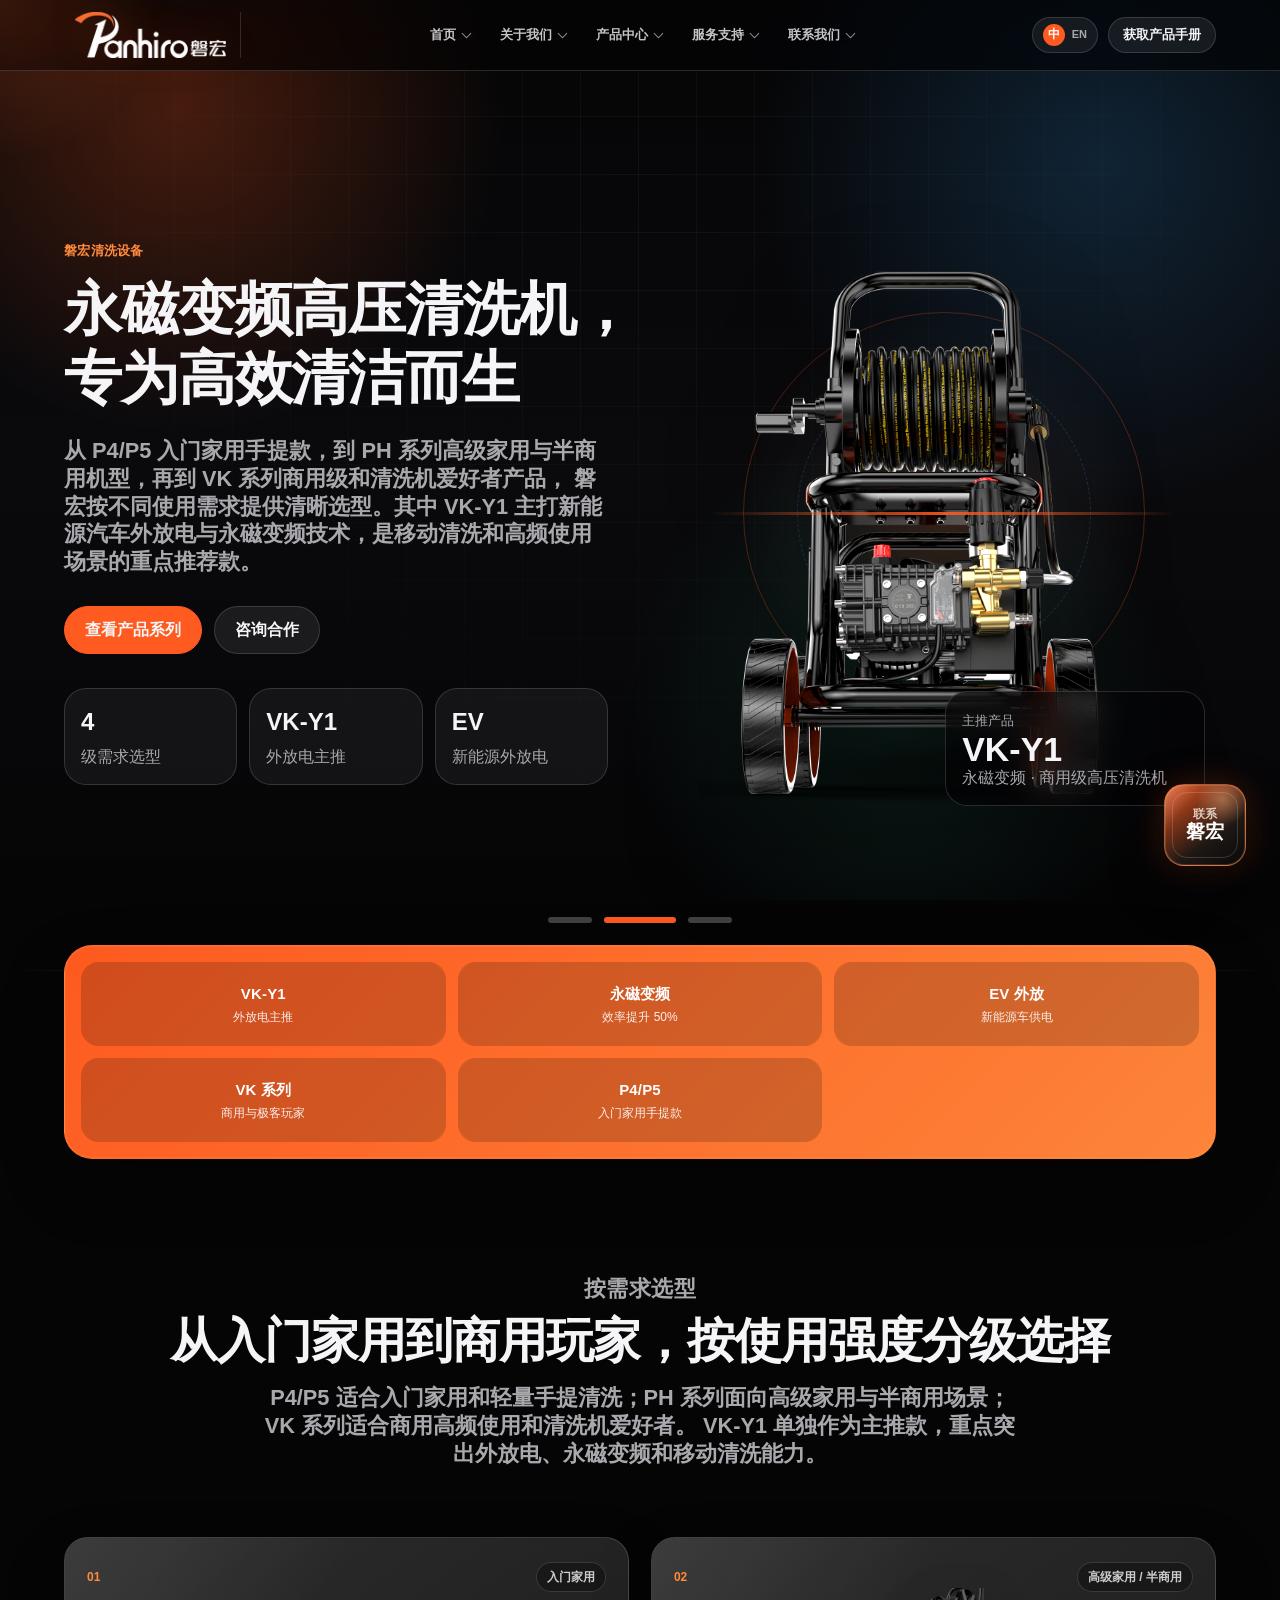
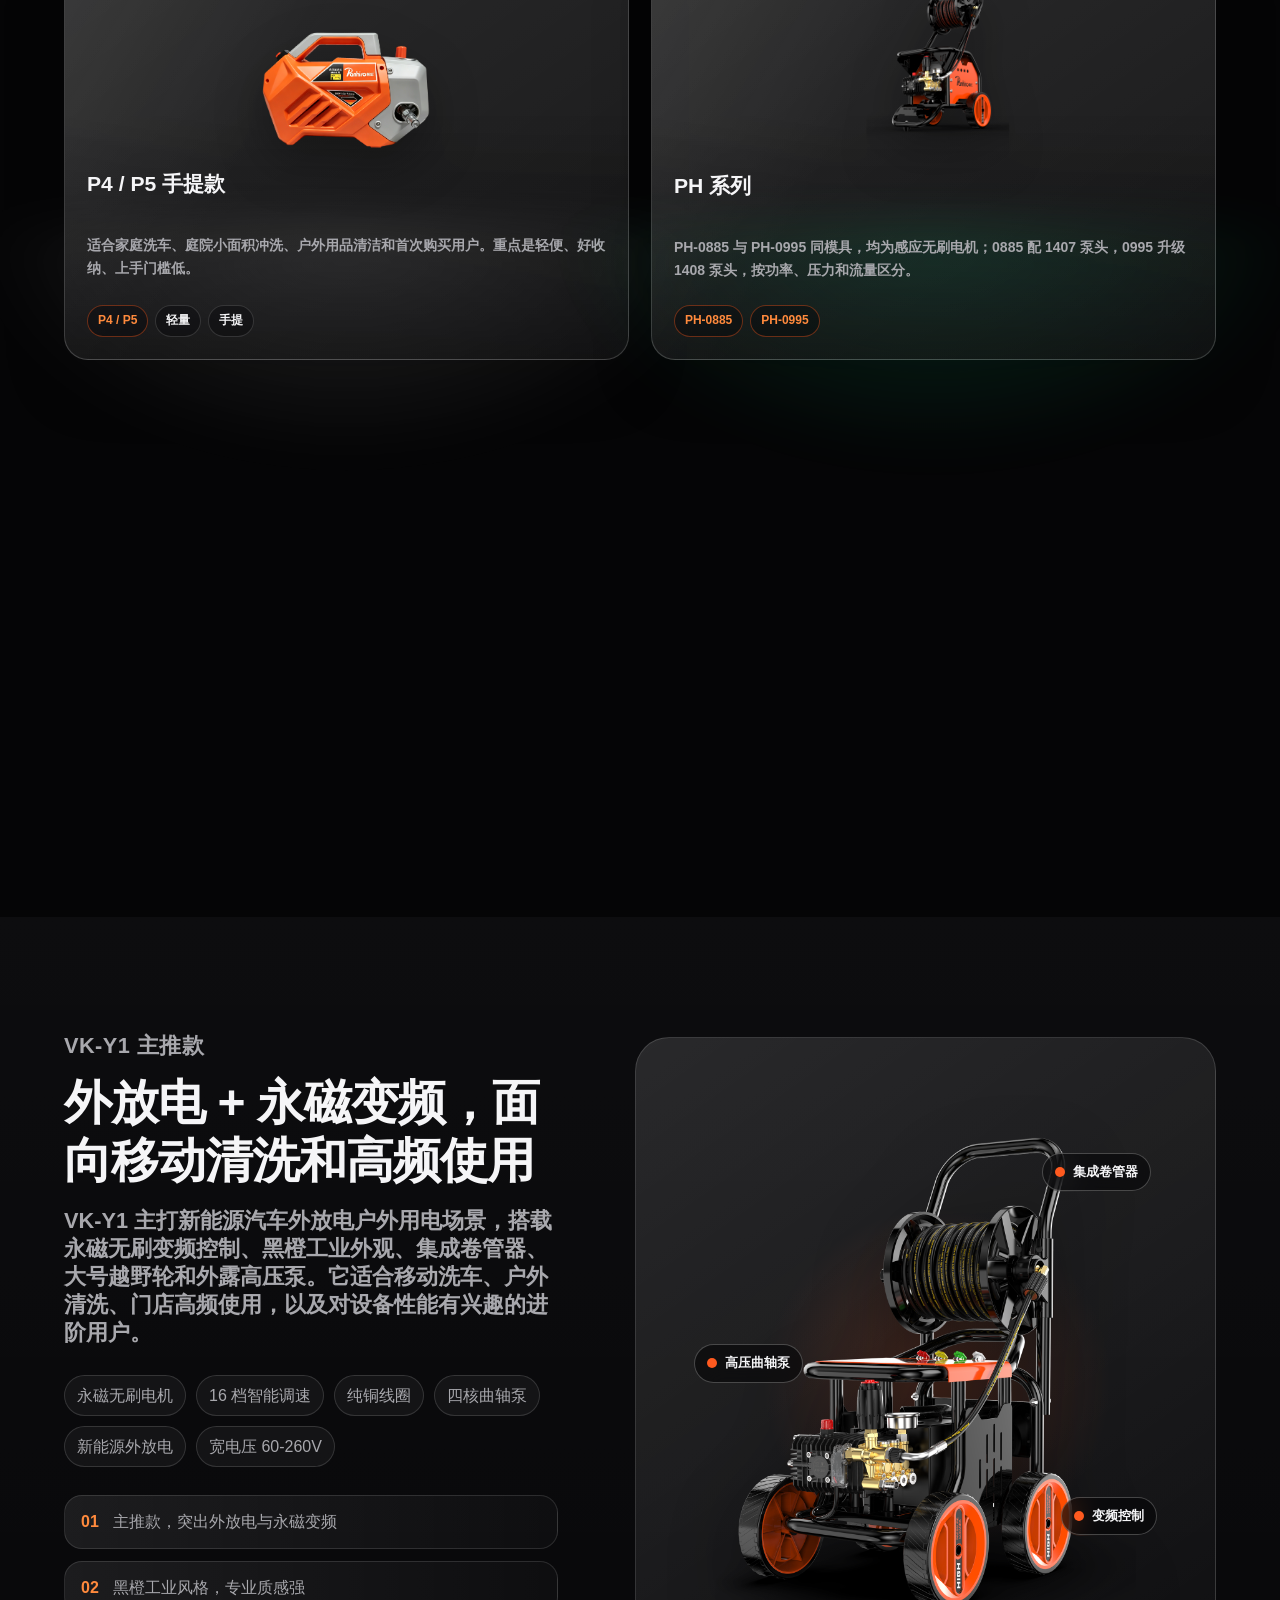
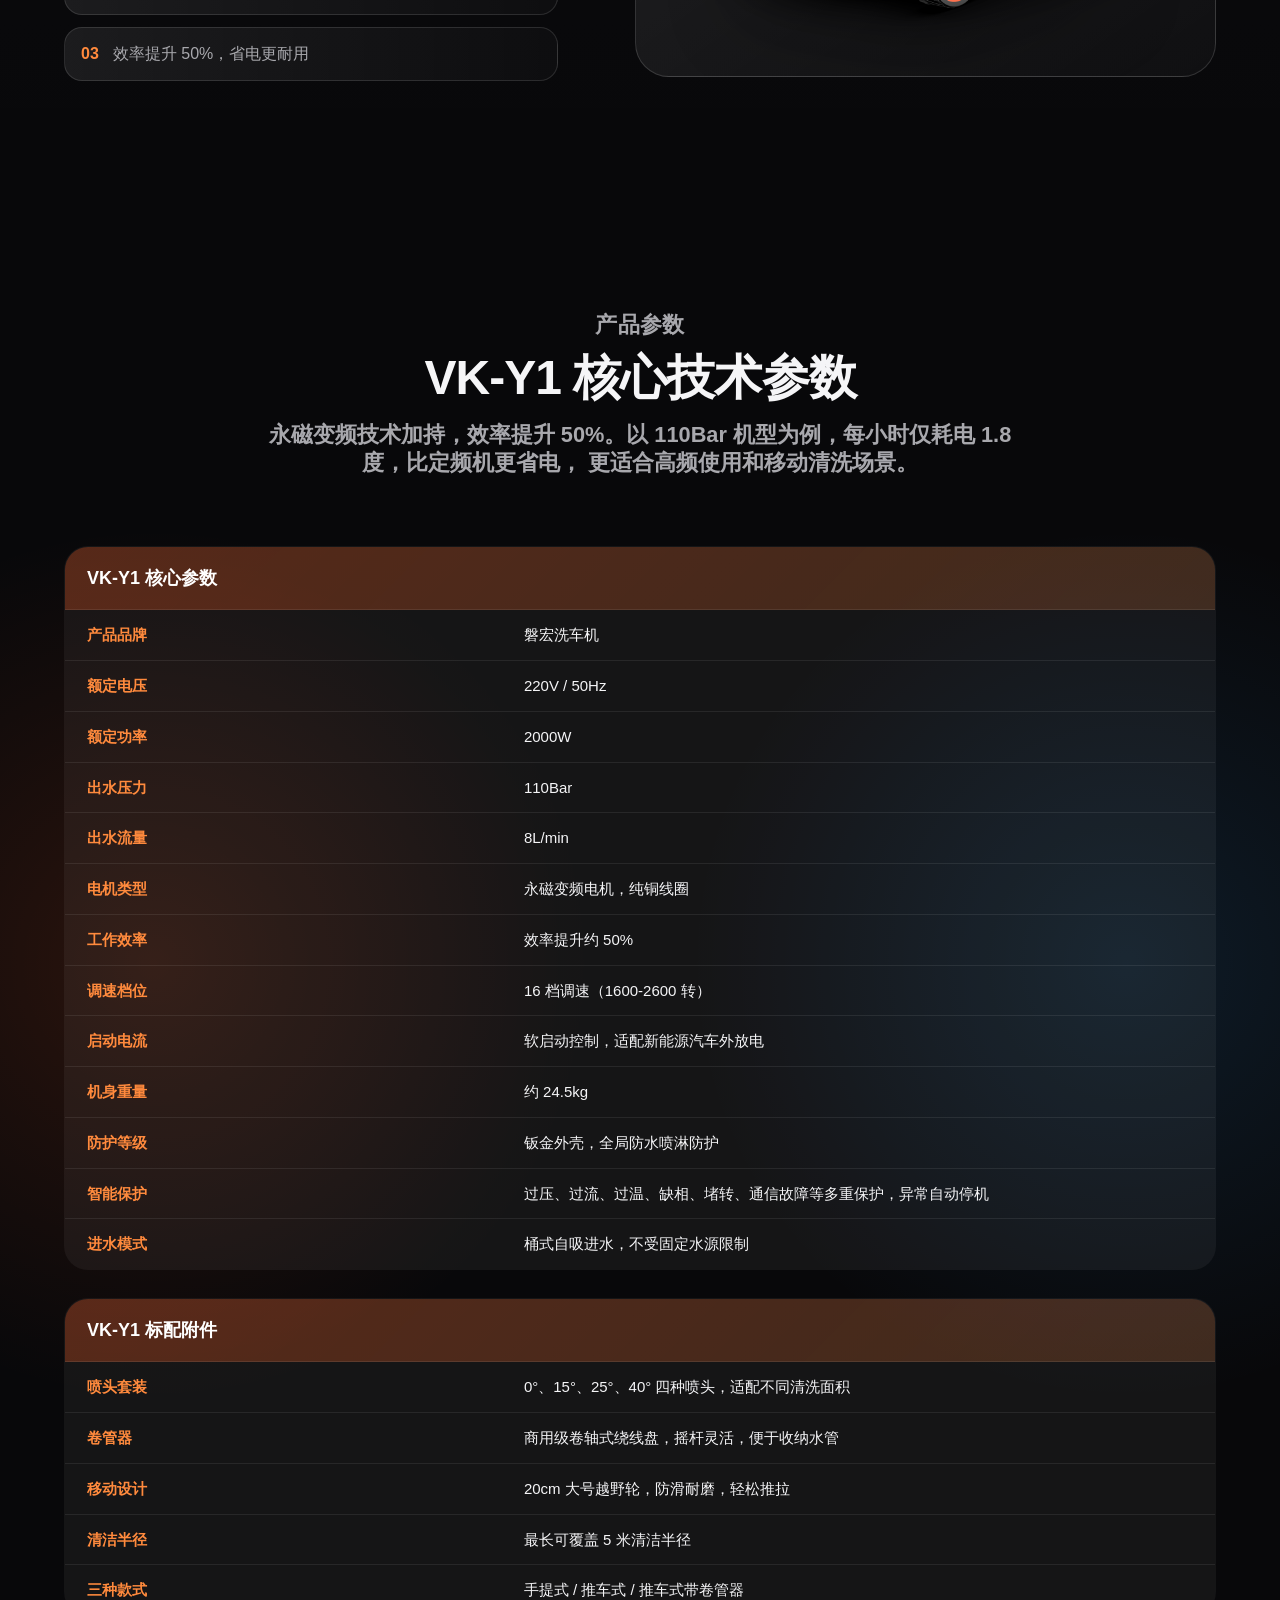
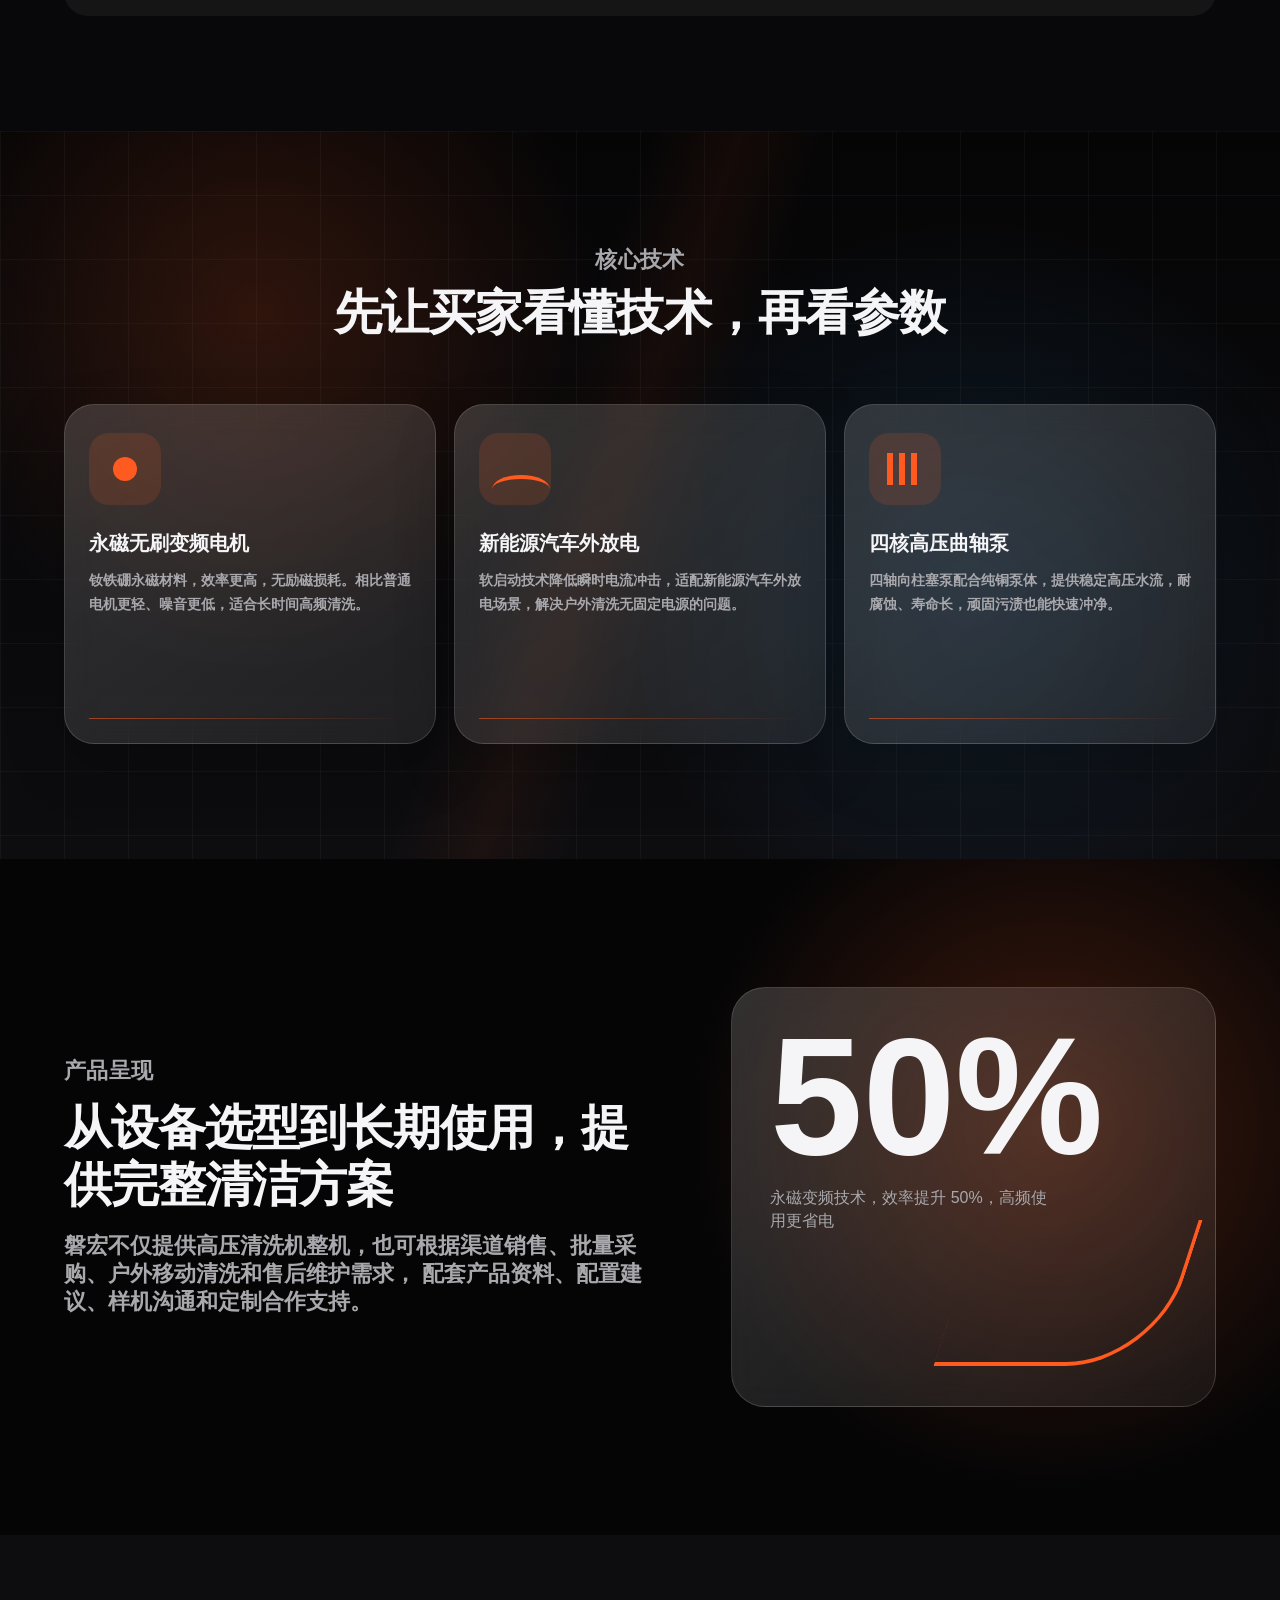
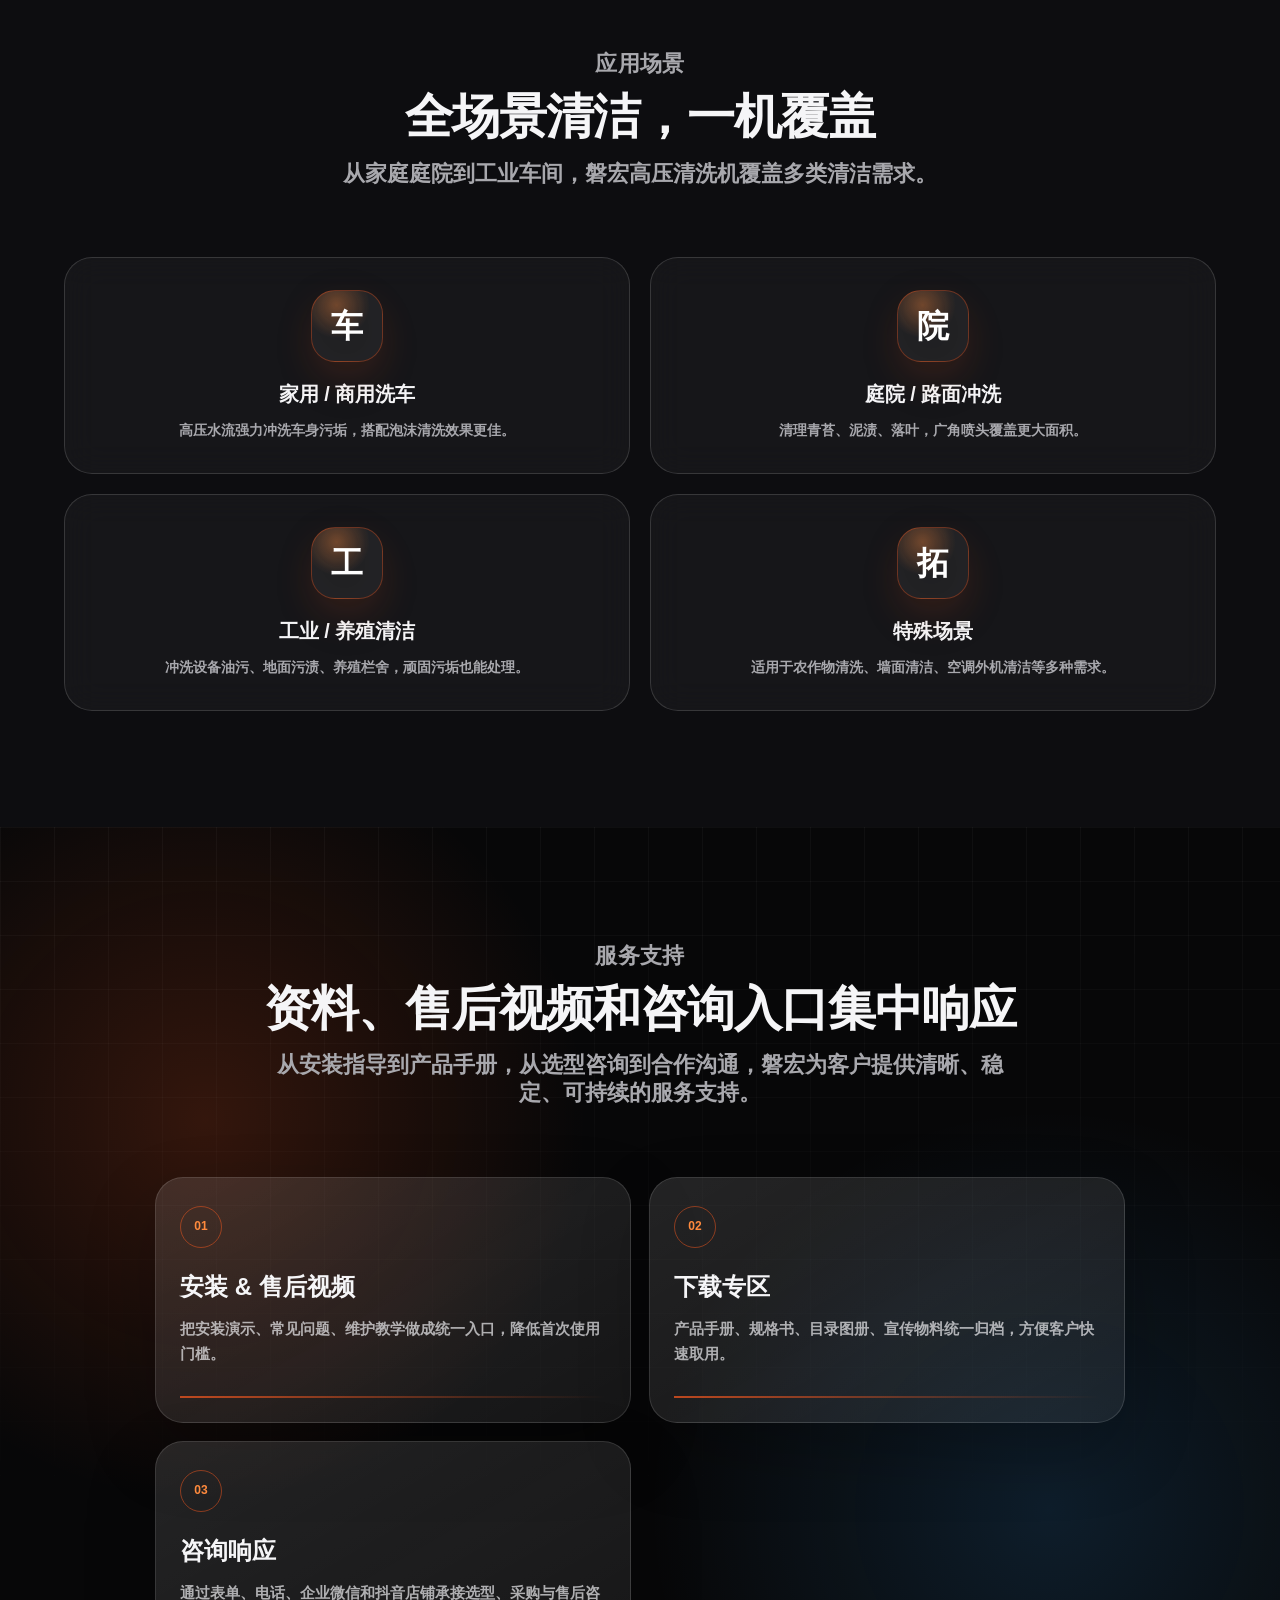
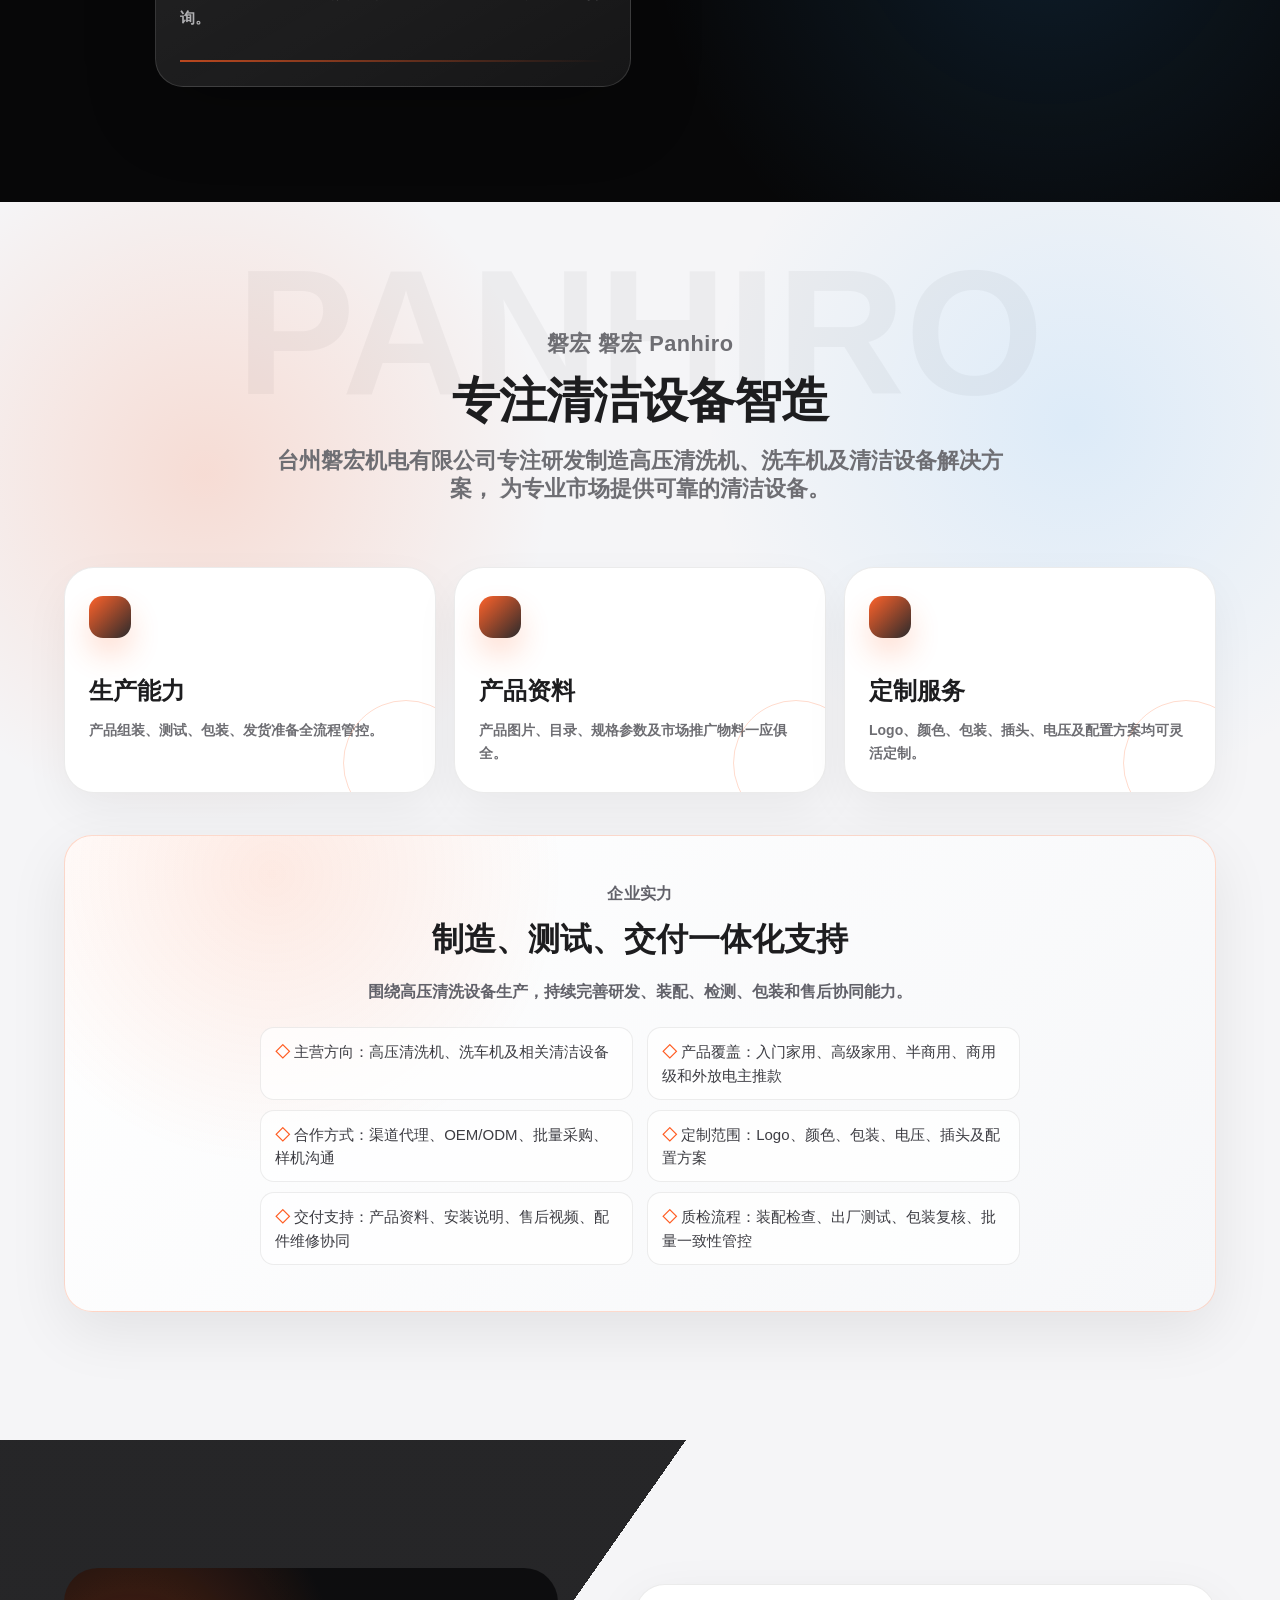
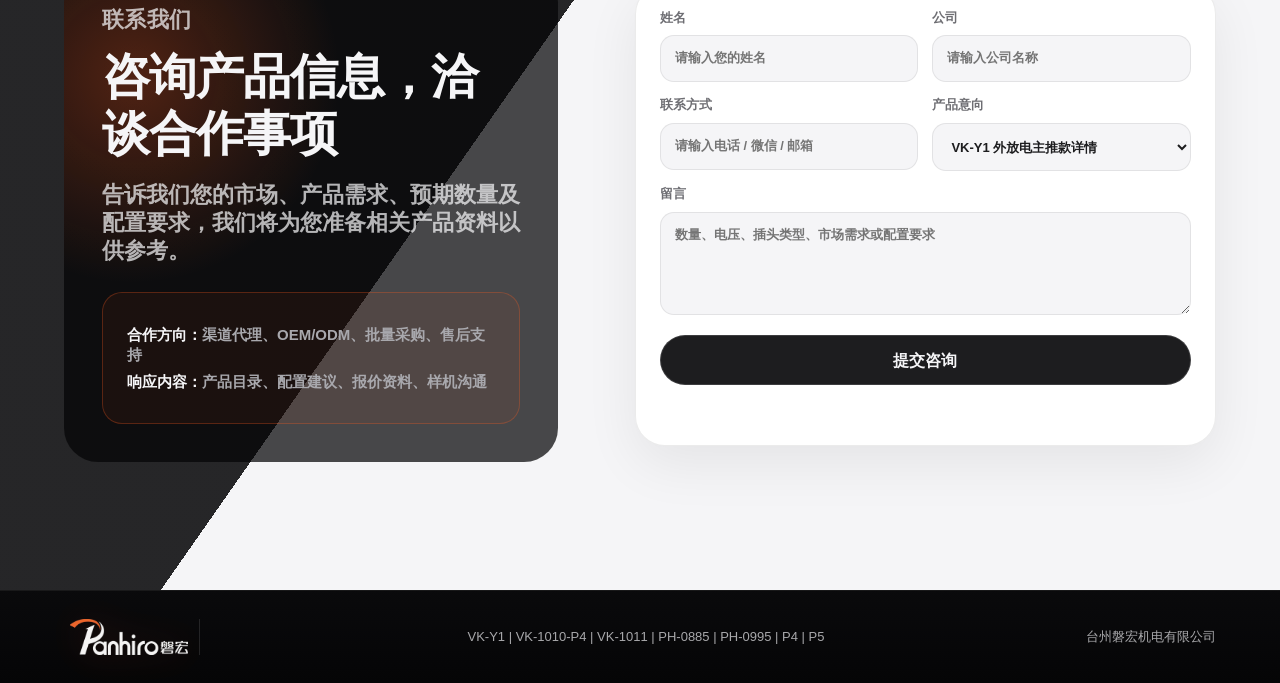
==== index.html @ 208b0ce0 "Initial website" ====
﻿<!doctype html>
<html lang="zh-CN">
  <head>
    <meta charset="UTF-8" />
    <meta name="viewport" content="width=device-width, initial-scale=1.0" />
    <title>磐宏清洗设备 | 永磁变频高压清洗机制造商</title>
    <meta
      name="description"
      content="磐宏（Panhiro）高压清洗机覆盖入门家用手提款、高级家用与半商用 PH 系列、商用级 VK 系列，并以 VK-Y1 永磁变频外放电机型作为主推产品。"
    />
    <link rel="icon" href="./favicon.ico" sizes="any" />
    <link rel="apple-touch-icon" href="./apple-touch-icon.png" />
    <link rel="stylesheet" href="./styles.css" />
    <link rel="stylesheet" href="./mobile.css" media="(max-width: 680px)" />
  </head>
  <body>
    <div class="cursor-glow" aria-hidden="true"></div>
    <div class="background-mesh" aria-hidden="true"></div>

    <div class="launch-intro" data-launch-intro role="dialog" aria-modal="true" aria-label="磐宏开场动画">
      <button class="launch-skip" type="button" data-launch-skip>跳过</button>
      <div class="launch-grid" aria-hidden="true"></div>
      <div class="launch-spray" aria-hidden="true"></div>
      <div class="launch-stage">
        <div class="launch-brand">
          <img src="./assets/panhiro-logo-hd.png" alt="磐宏 Panhiro" />
          <span>永磁变频清洗系统</span>
        </div>
        <div class="launch-logo-bloom" aria-hidden="true"></div>
        <div class="launch-readout launch-readout-left" aria-hidden="true">
          <span>PRESSURE</span>
          <b>110Bar</b>
        </div>
        <div class="launch-readout launch-readout-right" aria-hidden="true">
          <span>FLOW</span>
          <b>8L/min</b>
        </div>
        <div class="launch-machine">
          <span class="launch-ring launch-ring-one"></span>
          <span class="launch-ring launch-ring-two"></span>
          <span class="launch-ring launch-ring-three"></span>
          <span class="launch-scanline"></span>
          <img src="./assets/r9-y1-01.png" alt="VK-Y1 永磁变频高压清洗机" />
        </div>
        <div class="launch-copy">
          <p>Panhiro Power Start</p>
          <h2><span>高压启动</span><span>清洁登场</span></h2>
          <span>外放电 · 永磁变频 · 商用级清洗设备</span>
        </div>
        <div class="launch-meter" aria-hidden="true">
          <span></span>
          <span></span>
          <span></span>
          <span></span>
        </div>
      </div>
    </div>

    <header class="nav">
      <a class="nav-logo" href="#top" aria-label="磐宏首页">
        <img src="./assets/panhiro-logo-hd.png" alt="磐宏 Panhiro" />
        <span>磐宏</span>
      </a>
      <nav class="nav-links" aria-label="主导航">
        <details class="nav-menu">
          <summary>首页</summary>
          <div class="nav-submenu">
            <a href="#top">首屏</a>
            <a href="#products">产品入口</a>
            <a href="#contact">询盘</a>
          </div>
        </details>
        <details class="nav-menu">
          <summary>关于我们</summary>
          <div class="nav-submenu">
            <a href="./subpage.html?page=company-profile">公司简介</a>
            <a href="./subpage.html?page=company-strength">企业实力</a>
          </div>
        </details>
        <details class="nav-menu">
          <summary>产品中心</summary>
          <div class="nav-submenu nav-submenu-wide">
            <a href="./subpage.html?page=products">产品总览</a>
            <a href="./subpage.html?page=vk-y1">VK-Y1</a>
            <a href="./subpage.html?page=vk-1010-p4">VK-1010-P4</a>
            <a href="./subpage.html?page=vk-1011">VK-1011</a>
            <a href="./subpage.html?page=ph-0885">PH-0885</a>
            <a href="./subpage.html?page=ph0995">PH-0995</a>
            <a href="./subpage.html?page=p4-p5">P4 / P5</a>
          </div>
        </details>
        <details class="nav-menu">
          <summary>服务支持</summary>
          <div class="nav-submenu nav-submenu-wide">
            <a href="./subpage.html?page=service">服务总览</a>
            <a href="./subpage.html?page=service-video">售后视频</a>
            <a href="./subpage.html?page=service-download">下载专区</a>
          </div>
        </details>
        <details class="nav-menu">
          <summary>联系我们</summary>
          <div class="nav-submenu">
            <a href="./subpage.html?page=contact">表单咨询</a>
          </div>
        </details>
      </nav>
      <details class="mobile-nav">
        <summary>菜单</summary>
        <div class="mobile-nav-panel">
          <a href="./index.html#top">首页</a>
          <a href="./subpage.html?page=company-profile">公司简介</a>
          <a href="./subpage.html?page=company-strength">企业实力</a>
          <a href="./subpage.html?page=products">产品总览</a>
          <a href="./subpage.html?page=vk-y1">VK-Y1</a>
          <a href="./subpage.html?page=vk-1010-p4">VK-1010-P4</a>
          <a href="./subpage.html?page=vk-1011">VK-1011</a>
          <a href="./subpage.html?page=ph-0885">PH-0885</a>
          <a href="./subpage.html?page=ph0995">PH-0995</a>
          <a href="./subpage.html?page=p4-p5">P4 / P5</a>
          <a href="./subpage.html?page=service">服务总览</a>
          <a href="./subpage.html?page=service-video">售后视频</a>
          <a href="./subpage.html?page=service-download">下载专区</a>
          <a href="./subpage.html?page=contact">联系我们</a>
        </div>
      </details>
      <div class="nav-tools">
        <button class="language-toggle" type="button" data-language-toggle aria-label="Switch language">
          <span data-language-current>中</span>
          <small>EN</small>
        </button>
        <a class="nav-action" href="#contact">获取产品手册</a>
      </div>
    </header>

    <main id="top">
      <section class="hero">
        <div class="hero-content reveal in-view">
          <p class="eyebrow">磐宏清洗设备</p>
          <h1>永磁变频高压清洗机，专为高效清洁而生</h1>
          <p class="hero-copy">
            从 P4/P5 入门家用手提款，到 PH 系列高级家用与半商用机型，再到 VK 系列商用级和清洗机爱好者产品，
            磐宏按不同使用需求提供清晰选型。其中 VK-Y1 主打新能源汽车外放电与永磁变频技术，是移动清洗和高频使用场景的重点推荐款。
          </p>
          <div class="hero-actions">
            <a class="primary-link" href="#products">查看产品系列</a>
            <a class="secondary-link" href="#contact">咨询合作</a>
          </div>
          <div class="hero-metrics">
            <span><b>4</b> 级需求选型</span>
            <span><b>VK-Y1</b> 外放电主推</span>
            <span><b>EV</b> 新能源外放电</span>
          </div>
        </div>

        <div class="hero-machine-wrap reveal in-view" data-parallax>
          <div class="scanner"></div>
          <div class="orbital orbital-one"></div>
          <div class="orbital orbital-two"></div>
          <img class="hero-product active" src="./assets/r9-y1-01.png" alt="磐宏 VK-Y1 高压清洗机" />
          <img class="hero-product" src="./assets/r9-y1-02.png" alt="磐宏 VK-Y1 正面视图" />
          <img class="hero-product" src="./assets/r9-y1-03.png" alt="磐宏 VK-Y1 侧面视图" />
          <div class="machine-label">
            <small>主推产品</small>
            <strong>VK-Y1</strong>
            <span>永磁变频 · 商用级高压清洗机</span>
          </div>
        </div>

        <div class="view-dots reveal in-view" aria-label="产品视图切换">
          <button class="active" type="button" data-product="0" aria-label="视图 1"></button>
          <button type="button" data-product="1" aria-label="视图 2"></button>
          <button type="button" data-product="2" aria-label="视图 3"></button>
        </div>
      </section>

      <section class="ticker" aria-label="产品亮点">
        <div>
          <span><strong>VK-Y1</strong><small>外放电主推</small></span>
          <span><strong>永磁变频</strong><small>效率提升 50%</small></span>
          <span><strong>EV 外放</strong><small>新能源车供电</small></span>
          <span><strong>VK 系列</strong><small>商用与极客玩家</small></span>
          <span><strong>P4/P5</strong><small>入门家用手提款</small></span>
        </div>
      </section>

      <section class="section products" id="products">
        <div class="section-heading reveal">
          <p class="eyebrow">按需求选型</p>
          <h2>从入门家用到商用玩家，按使用强度分级选择</h2>
          <p>
            P4/P5 适合入门家用和轻量手提清洗；PH 系列面向高级家用与半商用场景；VK 系列适合商用高频使用和清洗机爱好者。
            VK-Y1 单独作为主推款，重点突出外放电、永磁变频和移动清洗能力。
          </p>
        </div>
        <div class="need-grid">
          <article
            class="need-card reveal tilt-card"
            data-tone="white"
            data-series-card
            data-card-video-trigger
            data-video-src="./assets/p5-pro.mp4"
            data-video-eyebrow="P5 产品视频"
            data-video-title="P5 入门家用手提款预览"
            tabindex="0"
            role="button"
            aria-label="播放 P5 产品视频"
          >
            <div class="need-card-head">
              <span>01</span>
              <small>入门家用</small>
            </div>
            <img class="need-product-photo" src="./assets/p5-01-transparent.png" alt="P5 入门家用手提款" />
            <h3>P4 / P5 手提款</h3>
            <p>适合家庭洗车、庭院小面积冲洗、户外用品清洁和首次购买用户。重点是轻便、好收纳、上手门槛低。</p>
            <div class="need-tags">
              <a href="./subpage.html?page=p4-p5">P4 / P5</a>
              <span>轻量</span>
              <span>手提</span>
            </div>
            <div class="series-popover" data-series-popover aria-label="P4 / P5 系列产品">
              <div class="series-popover-head">
                <span>入门家用系列</span>
                <small>点击窗口常驻，滚动自动收起</small>
              </div>
              <button
                class="series-product"
                type="button"
                data-video-trigger
                data-video-src="./assets/p5-pro.mp4"
                data-video-eyebrow="P5 产品视频"
                data-video-title="P5 入门家用手提款预览"
              >
                <img src="./assets/p5-01-transparent.png" alt="P5 入门家用手提款" />
                <span><b>P5</b><small>入门家用 · 点击播放视频</small></span>
              </button>
              <a class="series-product" href="./subpage.html?page=p4-p5">
                <img src="./assets/p5-02-transparent.png" alt="P4 手提款系列" />
                <span><b>P4</b><small>查看手提款系列详情</small></span>
              </a>
            </div>
          </article>

          <article class="need-card reveal tilt-card" data-tone="green" data-series-card>
            <div class="need-card-head">
              <span>02</span>
              <small>高级家用 / 半商用</small>
            </div>
            <img class="need-product-photo need-product-photo-tall" src="./assets/ph-0995-card.png" alt="PH 系列高压清洗机" />
            <h3>PH 系列</h3>
            <p>PH-0885 与 PH-0995 同模具，均为感应无刷电机；0885 配 1407 泵头，0995 升级 1408 泵头，按功率、压力和流量区分。</p>
            <div class="need-tags">
              <a href="./subpage.html?page=ph-0885">PH-0885</a>
              <a href="./subpage.html?page=ph0995">PH-0995</a>
            </div>
            <div class="series-popover" data-series-popover aria-label="PH 系列产品">
              <div class="series-popover-head">
                <span>高级家用 / 半商用</span>
                <small>查看该系列型号</small>
              </div>
              <a class="series-product" href="./subpage.html?page=ph-0885">
                <img src="./assets/ph-0995-02.png" alt="PH-0885 高压清洗机" />
                <span><b>PH-0885</b><small>1800W · 85Bar · 1407 泵头</small></span>
              </a>
              <a class="series-product" href="./subpage.html?page=ph0995">
                <img src="./assets/ph-0995-card.png" alt="PH-0995 高压清洗机" />
                <span><b>PH-0995</b><small>2200W · 95Bar · 1408 泵头</small></span>
              </a>
            </div>
          </article>

          <article
            class="need-card reveal tilt-card"
            data-tone="blue"
            data-series-card
            data-card-video-trigger
            data-video-src="./assets/vk-1011-pro.mp4"
            data-video-eyebrow="VK-1011 产品视频"
            data-video-title="VK-1011 商用级高压清洗机预览"
            tabindex="0"
            role="button"
            aria-label="播放 VK-1011 产品视频"
          >
            <div class="need-card-head">
              <span>03</span>
              <small>商用级 / 极客玩家</small>
            </div>
            <img class="need-product-photo" src="./assets/vk-1011-01.png" alt="VK 系列商用级高压清洗机" />
            <h3>VK 系列</h3>
            <p>适合专业清洗渠道、门店高频使用，以及对压力表现、耐用结构和设备质感更敏感的清洗机爱好者。</p>
            <div class="need-tags">
              <a href="./subpage.html?page=vk-1010-p4">VK-1010-P4</a>
              <a href="./subpage.html?page=vk-1011">VK-1011</a>
            </div>
            <div class="series-popover" data-series-popover aria-label="VK 系列产品">
              <div class="series-popover-head">
                <span>商用级 / 极客玩家</span>
                <small>点击产品播放视频或查看详情</small>
              </div>
              <a class="series-product" href="./subpage.html?page=vk-1010-p4">
                <img src="./assets/vk-1011-02.png" alt="VK-1010-P4 高压清洗机" />
                <span><b>VK-1010-P4</b><small>商用级平台款</small></span>
              </a>
              <button
                class="series-product"
                type="button"
                data-video-trigger
                data-video-src="./assets/vk-1011-pro.mp4"
                data-video-eyebrow="VK-1011 产品视频"
                data-video-title="VK-1011 商用级高压清洗机预览"
              >
                <img src="./assets/vk-1011-01.png" alt="VK-1011 高压清洗机" />
                <span><b>VK-1011</b><small>点击播放视频</small></span>
              </button>
            </div>
          </article>

          <article class="need-card need-card-primary reveal tilt-card" data-tone="orange" data-series-card>
            <div class="need-card-head">
              <span>04</span>
              <small>主推款</small>
            </div>
            <img class="need-product-photo" src="./assets/r9-y1-01.png" alt="VK-Y1 外放电永磁变频高压清洗机" />
            <h3>VK-Y1 外放电永磁变频</h3>
            <p>面向新能源车外放电、户外移动清洗和高频使用场景。永磁变频、省电低噪，是需要更强技术卖点时优先推荐的型号。</p>
            <div class="need-tags">
              <a href="./subpage.html?page=vk-y1">查看 VK-Y1</a>
              <span>EV 外放</span>
              <span>永磁变频</span>
            </div>
            <div class="series-popover" data-series-popover aria-label="VK-Y1 主推产品">
              <div class="series-popover-head">
                <span>主推产品</span>
                <small>外放电 + 永磁变频</small>
              </div>
              <a class="series-product" href="./subpage.html?page=vk-y1">
                <img src="./assets/r9-y1-01.png" alt="VK-Y1 高压清洗机" />
                <span><b>VK-Y1</b><small>查看主推款详情</small></span>
              </a>
            </div>
          </article>
        </div>
      </section>

      <section class="section flagship" id="vk-y1">
        <div class="flagship-copy reveal">
          <p class="eyebrow">VK-Y1 主推款</p>
          <h2>外放电 + 永磁变频，面向移动清洗和高频使用</h2>
          <p>
            VK-Y1 主打新能源汽车外放电户外用电场景，搭载永磁无刷变频控制、黑橙工业外观、集成卷管器、
            大号越野轮和外露高压泵。它适合移动洗车、户外清洗、门店高频使用，以及对设备性能有兴趣的进阶用户。
          </p>
          <div class="chip-row">
            <span>永磁无刷电机</span>
            <span>16 档智能调速</span>
            <span>纯铜线圈</span>
            <span>四核曲轴泵</span>
            <span>新能源外放电</span>
            <span>宽电压 60-260V</span>
          </div>
          <div class="spec-stack">
            <span><b>01</b> 主推款，突出外放电与永磁变频</span>
            <span><b>02</b> 黑橙工业风格，专业质感强</span>
            <span><b>03</b> 效率提升 50%，省电更耐用</span>
          </div>
        </div>
        <div class="flagship-visual reveal">
          <img src="./assets/r9-y1-03.png" alt="VK-Y1 高压清洗机侧面图" />
          <span class="hotspot hotspot-pump"><i></i>高压曲轴泵</span>
          <span class="hotspot hotspot-reel"><i></i>集成卷管器</span>
          <span class="hotspot hotspot-panel"><i></i>变频控制</span>
        </div>
      </section>

      <section class="section spec-section" id="specs">
        <div class="section-heading reveal">
          <p class="eyebrow">产品参数</p>
          <h2>VK-Y1 核心技术参数</h2>
          <p>
            永磁变频技术加持，效率提升 50%。以 110Bar 机型为例，每小时仅耗电 1.8 度，比定频机更省电，
            更适合高频使用和移动清洗场景。
          </p>
        </div>
        <div class="spec-table-container reveal">
          <table class="spec-table">
            <thead>
              <tr>
                <th colspan="2">VK-Y1 核心参数</th>
              </tr>
            </thead>
            <tbody>
              <tr>
                <td class="spec-key">产品品牌</td>
                <td class="spec-value">磐宏洗车机</td>
              </tr>
              <tr>
                <td class="spec-key">额定电压</td>
                <td class="spec-value">220V / 50Hz</td>
              </tr>
              <tr>
                <td class="spec-key">额定功率</td>
                <td class="spec-value">2000W</td>
              </tr>
              <tr>
                <td class="spec-key">出水压力</td>
                <td class="spec-value">110Bar</td>
              </tr>
              <tr>
                <td class="spec-key">出水流量</td>
                <td class="spec-value">8L/min</td>
              </tr>
              <tr>
                <td class="spec-key">电机类型</td>
                <td class="spec-value">永磁变频电机，纯铜线圈</td>
              </tr>
              <tr>
                <td class="spec-key">工作效率</td>
                <td class="spec-value">效率提升约 50%</td>
              </tr>
              <tr>
                <td class="spec-key">调速档位</td>
                <td class="spec-value">16 档调速（1600-2600 转）</td>
              </tr>
              <tr>
                <td class="spec-key">启动电流</td>
                <td class="spec-value">软启动控制，适配新能源汽车外放电</td>
              </tr>
              <tr>
                <td class="spec-key">机身重量</td>
                <td class="spec-value">约 24.5kg</td>
              </tr>
              <tr>
                <td class="spec-key">防护等级</td>
                <td class="spec-value">钣金外壳，全局防水喷淋防护</td>
              </tr>
              <tr>
                <td class="spec-key">智能保护</td>
                <td class="spec-value">过压、过流、过温、缺相、堵转、通信故障等多重保护，异常自动停机</td>
              </tr>
              <tr>
                <td class="spec-key">进水模式</td>
                <td class="spec-value">桶式自吸进水，不受固定水源限制</td>
              </tr>
            </tbody>
          </table>
          <table class="spec-table">
            <thead>
              <tr>
                <th colspan="2">VK-Y1 标配附件</th>
              </tr>
            </thead>
            <tbody>
              <tr>
                <td class="spec-key">喷头套装</td>
                <td class="spec-value">0°、15°、25°、40° 四种喷头，适配不同清洗面积</td>
              </tr>
              <tr>
                <td class="spec-key">卷管器</td>
                <td class="spec-value">商用级卷轴式绕线盘，摇杆灵活，便于收纳水管</td>
              </tr>
              <tr>
                <td class="spec-key">移动设计</td>
                <td class="spec-value">20cm 大号越野轮，防滑耐磨，轻松推拉</td>
              </tr>
              <tr>
                <td class="spec-key">清洁半径</td>
                <td class="spec-value">最长可覆盖 5 米清洁半径</td>
              </tr>
              <tr>
                <td class="spec-key">三种款式</td>
                <td class="spec-value">手提式 / 推车式 / 推车式带卷管器</td>
              </tr>
            </tbody>
          </table>
        </div>
      </section>

      <section class="section tech-lab" id="technology">
        <div class="section-heading reveal">
          <p class="eyebrow">核心技术</p>
          <h2>先让买家看懂技术，再看参数</h2>
        </div>
        <div class="tech-grid">
          <article class="tech-card reveal">
            <div class="tech-visual motor-pulse"></div>
            <h3>永磁无刷变频电机</h3>
            <p>钕铁硼永磁材料，效率更高，无励磁损耗。相比普通电机更轻、噪音更低，适合长时间高频清洗。</p>
          </article>
          <article class="tech-card reveal">
            <div class="tech-visual waveform"></div>
            <h3>新能源汽车外放电</h3>
            <p>软启动技术降低瞬时电流冲击，适配新能源汽车外放电场景，解决户外清洗无固定电源的问题。</p>
          </article>
          <article class="tech-card reveal">
            <div class="tech-visual pump-lines"></div>
            <h3>四核高压曲轴泵</h3>
            <p>四轴向柱塞泵配合纯铜泵体，提供稳定高压水流，耐腐蚀、寿命长，顽固污渍也能快速冲净。</p>
          </article>
        </div>
      </section>

      <section class="impact-panel">
        <div class="impact-copy reveal">
          <p class="eyebrow">产品呈现</p>
          <h2>从设备选型到长期使用，提供完整清洁方案</h2>
          <p>
            磐宏不仅提供高压清洗机整机，也可根据渠道销售、批量采购、户外移动清洗和售后维护需求，
            配套产品资料、配置建议、样机沟通和定制合作支持。
          </p>
        </div>
        <div class="impact-number reveal">
          <strong>50%</strong>
          <span>永磁变频技术，效率提升 50%，高频使用更省电</span>
          <div class="curve"></div>
        </div>
      </section>

      <section class="section scenarios-section" id="scenarios">
        <div class="section-heading reveal">
          <p class="eyebrow">应用场景</p>
          <h2>全场景清洁，一机覆盖</h2>
          <p>从家庭庭院到工业车间，磐宏高压清洗机覆盖多类清洁需求。</p>
        </div>
        <div class="scenario-grid reveal">
          <div class="scenario-card">
            <div class="scenario-icon">车</div>
            <h3>家用 / 商用洗车</h3>
            <p>高压水流强力冲洗车身污垢，搭配泡沫清洗效果更佳。</p>
          </div>
          <div class="scenario-card">
            <div class="scenario-icon">院</div>
            <h3>庭院 / 路面冲洗</h3>
            <p>清理青苔、泥渍、落叶，广角喷头覆盖更大面积。</p>
          </div>
          <div class="scenario-card">
            <div class="scenario-icon">工</div>
            <h3>工业 / 养殖清洁</h3>
            <p>冲洗设备油污、地面污渍、养殖栏舍，顽固污垢也能处理。</p>
          </div>
          <div class="scenario-card">
            <div class="scenario-icon">拓</div>
            <h3>特殊场景</h3>
            <p>适用于农作物清洗、墙面清洁、空调外机清洁等多种需求。</p>
          </div>
        </div>
      </section>

      <section class="section service" id="service">
        <div class="section-heading reveal">
          <p class="eyebrow">服务支持</p>
          <h2>资料、售后视频和咨询入口集中响应</h2>
          <p>
            从安装指导到产品手册，从选型咨询到合作沟通，磐宏为客户提供清晰、稳定、可持续的服务支持。
          </p>
        </div>
        <div class="service-grid">
          <article class="service-card reveal" id="service-video">
            <span class="service-index">01</span>
            <h3>安装 & 售后视频</h3>
            <p>把安装演示、常见问题、维护教学做成统一入口，降低首次使用门槛。</p>
          </article>
          <article class="service-card reveal" id="service-download">
            <span class="service-index">02</span>
            <h3>下载专区</h3>
            <p>产品手册、规格书、目录图册、宣传物料统一归档，方便客户快速取用。</p>
          </article>
          <article class="service-card reveal" id="service-contact">
            <span class="service-index">03</span>
            <h3>咨询响应</h3>
            <p>通过表单、电话、企业微信和抖音店铺承接选型、采购与售后咨询。</p>
          </article>
        </div>
      </section>

      <section class="section company" id="company">
        <div class="company-hero reveal" id="company-profile">
          <p class="eyebrow">磐宏 Panhiro</p>
          <h2>专注清洁设备智造</h2>
          <p>
            台州磐宏机电有限公司专注研发制造高压清洗机、洗车机及清洁设备解决方案，
            为专业市场提供可靠的清洁设备。
          </p>
        </div>
        <div class="company-grid">
          <article class="reveal">
            <h3>生产能力</h3>
            <p>产品组装、测试、包装、发货准备全流程管控。</p>
          </article>
          <article class="reveal">
            <h3>产品资料</h3>
            <p>产品图片、目录、规格参数及市场推广物料一应俱全。</p>
          </article>
          <article class="reveal">
            <h3>定制服务</h3>
            <p>Logo、颜色、包装、插头、电压及配置方案均可灵活定制。</p>
          </article>
        </div>
        <div class="company-strength-placeholder reveal" id="company-honor">
          <div class="strength-content">
            <p class="eyebrow">企业实力</p>
            <h3>制造、测试、交付一体化支持</h3>
            <p>围绕高压清洗设备生产，持续完善研发、装配、检测、包装和售后协同能力。</p>
            <ul class="strength-list">
              <li>主营方向：高压清洗机、洗车机及相关清洁设备</li>
              <li>产品覆盖：入门家用、高级家用、半商用、商用级和外放电主推款</li>
              <li>合作方式：渠道代理、OEM/ODM、批量采购、样机沟通</li>
              <li>定制范围：Logo、颜色、包装、电压、插头及配置方案</li>
              <li>交付支持：产品资料、安装说明、售后视频、配件维修协同</li>
              <li>质检流程：装配检查、出厂测试、包装复核、批量一致性管控</li>
            </ul>
          </div>
        </div>
      </section>

      <section class="contact" id="contact">
        <div class="contact-copy reveal">
          <p class="eyebrow">联系我们</p>
          <h2>咨询产品信息，洽谈合作事项</h2>
          <p>
            告诉我们您的市场、产品需求、预期数量及配置要求，我们将为您准备相关产品资料以供参考。
          </p>
          <div class="contact-info-placeholder">
            <p><strong>合作方向：</strong>渠道代理、OEM/ODM、批量采购、售后支持</p>
            <p><strong>响应内容：</strong>产品目录、配置建议、报价资料、样机沟通</p>
          </div>
        </div>
        <form class="contact-form reveal" data-inquiry-form>
          <label>
            姓名
            <input type="text" name="name" placeholder="请输入您的姓名" autocomplete="name" required />
          </label>
          <label>
            公司
            <input type="text" name="company" placeholder="请输入公司名称" autocomplete="organization" />
          </label>
          <label>
            联系方式
            <input type="text" name="contact" placeholder="请输入电话 / 微信 / 邮箱" autocomplete="tel" required />
          </label>
          <label>
            产品意向
            <select name="product">
              <option>VK-Y1 外放电主推款详情</option>
              <option>VK-1010-P4 / VK-1011 商用级系列</option>
              <option>PH-0885 高级家用 / 半商用</option>
              <option>PH-0995 高级家用 / 半商用升级</option>
              <option>P4 / P5 入门家用手提款</option>
              <option>全系列产品目录</option>
            </select>
          </label>
          <label class="wide">
            留言
            <textarea name="message" rows="4" placeholder="数量、电压、插头类型、市场需求或配置要求"></textarea>
          </label>
          <input type="hidden" name="source" value="首页咨询表单" />
          <button type="submit">提交咨询</button>
          <p class="form-status" data-form-status role="status" aria-live="polite"></p>
        </form>
      </section>
    </main>

    <footer class="footer">
      <img src="./assets/panhiro-logo-hd.png" alt="磐宏 Panhiro" />
      <span>VK-Y1 | VK-1010-P4 | VK-1011 | PH-0885 | PH-0995 | P4 | P5</span>
      <span>台州磐宏机电有限公司</span>
    </footer>

    <aside class="contact-float" data-contact-float>
      <button class="contact-float-toggle" type="button" data-contact-toggle aria-expanded="false" aria-label="展开联系方式">
        <span>联系</span>
        <b>磐宏</b>
      </button>
      <div class="contact-float-panel" data-contact-panel>
        <div class="contact-float-head">
          <span>快速联系</span>
          <button type="button" data-contact-close aria-label="收起联系方式">×</button>
        </div>
        <a class="contact-phone" href="tel:13197228342">
          <small>电话咨询</small>
          <strong>13197228342</strong>
        </a>
        <div class="contact-qr-grid">
          <div class="contact-qr-card">
            <img src="./assets/contact-wecom-qr.jpg" alt="企业微信二维码" />
            <span>企业微信</span>
          </div>
          <div class="contact-qr-card">
            <img src="./assets/contact-douyin-qr.jpg" alt="抖音店铺二维码" />
            <span>抖音店铺</span>
          </div>
        </div>
      </div>
    </aside>

    <div class="video-modal" data-video-modal hidden>
      <button class="modal-backdrop" type="button" data-video-close aria-label="关闭视频"></button>
      <div class="video-dialog" role="dialog" aria-modal="true" aria-labelledby="product-video-title">
        <div class="video-head">
          <div>
            <p class="eyebrow" data-video-modal-eyebrow>VK-1011 产品视频</p>
            <h3 id="product-video-title" data-video-modal-title>高压清洗机预览</h3>
          </div>
          <button class="modal-close" type="button" data-video-close aria-label="关闭视频">关闭</button>
        </div>
        <video
          data-video-player
          src="./assets/vk-1011-pro.mp4"
          controls
          muted
          playsinline
          preload="metadata"
        ></video>
        <p class="video-fallback" data-video-fallback hidden>
          视频文件在当前站点文件夹中不可用。请从项目根目录启动本地服务器，以便加载
          <span data-video-fallback-src>assets/vk-1011-pro.mp4</span>。
        </p>
      </div>
    </div>

    <script src="./script.js"></script>
  </body>
</html>
---- styles.css ----
:root {
  --bg: #050506;
  --panel: rgba(255, 255, 255, 0.075);
  --panel-strong: rgba(255, 255, 255, 0.12);
  --text: #f5f5f7;
  --muted: #a8a8ad;
  --line: rgba(255, 255, 255, 0.14);
  --orange: #ff5a1f;
  --orange-2: #ff8a3d;
  --blue: #3aa7ff;
  --green: #38e8b0;
  --dark: #0b0b0d;
  font-family:
    "PingFang SC", "Microsoft YaHei", "Noto Sans SC", "Source Han Sans CN",
    -apple-system, BlinkMacSystemFont, "SF Pro Display", "SF Pro Text", Inter, "Segoe UI", sans-serif;
}

* {
  box-sizing: border-box;
}

* {
  min-width: 0;
}

html {
  scroll-behavior: smooth;
}

body {
  margin: 0;
  overflow-x: hidden;
  overflow-y: scroll;
  background: var(--bg);
  color: var(--text);
  line-height: 1.45;
}

body.intro-lock {
  overflow: hidden;
}

body.home-preenter .nav,
body.home-preenter .hero-content,
body.home-preenter .hero-machine-wrap,
body.home-preenter .view-dots,
body.home-preenter .ticker {
  opacity: 0;
}

body.home-preenter .nav {
  transform: translateY(-18px);
}

body.home-preenter .hero-content {
  transform: translateY(34px);
}

body.home-preenter .hero-machine-wrap {
  transform: translateY(22px) scale(0.92);
  filter: blur(10px) brightness(0.6);
}

body.home-preenter .view-dots,
body.home-preenter .ticker {
  transform: translateY(24px);
}

body.home-enter-active .nav {
  animation: homeNavEnter 760ms cubic-bezier(0.16, 1, 0.3, 1) forwards;
}

body.home-enter-active .hero-content {
  animation: homeCopyEnter 980ms 120ms cubic-bezier(0.16, 1, 0.3, 1) forwards;
}

body.home-enter-active .hero-machine-wrap {
  animation: homeMachineEnter 1120ms 20ms cubic-bezier(0.16, 1, 0.3, 1) forwards;
}

body.home-enter-active .view-dots {
  animation: homeSoftEnter 620ms 620ms ease forwards;
}

body.home-enter-active .ticker {
  animation: homeSoftEnter 720ms 740ms ease forwards;
}

img {
  display: block;
  max-width: 100%;
}

a {
  color: inherit;
  text-decoration: none;
}

button,
input,
select,
textarea {
  font: inherit;
}

.cursor-glow {
  position: fixed;
  left: 0;
  top: 0;
  z-index: 100;
  width: 360px;
  height: 360px;
  border-radius: 50%;
  background: radial-gradient(circle, rgba(255, 90, 31, 0.22), transparent 62%);
  pointer-events: none;
  transform: translate(-50%, -50%);
  opacity: 0.8;
  mix-blend-mode: screen;
}

.background-mesh {
  position: fixed;
  inset: 0;
  z-index: -2;
  background:
    radial-gradient(circle at 14% 12%, rgba(255, 90, 31, 0.26), transparent 24%),
    radial-gradient(circle at 86% 18%, rgba(58, 167, 255, 0.18), transparent 26%),
    radial-gradient(circle at 70% 78%, rgba(56, 232, 176, 0.11), transparent 24%),
    linear-gradient(#050506, #0a0a0d 52%, #050506);
}

.background-mesh::before {
  content: "";
  position: absolute;
  inset: 0;
  background:
    linear-gradient(90deg, rgba(255, 255, 255, 0.045) 1px, transparent 1px),
    linear-gradient(rgba(255, 255, 255, 0.045) 1px, transparent 1px);
  background-size: 58px 58px;
  mask-image: radial-gradient(circle at 50% 20%, #000, transparent 72%);
}

.launch-intro {
  position: fixed;
  inset: 0;
  z-index: 999;
  display: grid;
  place-items: center;
  overflow: hidden;
  color: #fff;
  background:
    radial-gradient(circle at 50% 46%, rgba(255, 90, 31, 0.28), transparent 26%),
    radial-gradient(circle at 76% 24%, rgba(58, 167, 255, 0.2), transparent 24%),
    linear-gradient(135deg, #020202 0%, #09090b 42%, #11100e 100%);
  opacity: 1;
  visibility: visible;
  transition:
    opacity 720ms ease,
    visibility 720ms ease;
}

.launch-intro::before,
.launch-intro::after {
  content: "";
  position: absolute;
  inset: -18%;
  pointer-events: none;
}

.launch-intro::before {
  background:
    linear-gradient(115deg, transparent 0 42%, rgba(255, 255, 255, 0.08) 48%, transparent 56%),
    radial-gradient(circle at 50% 50%, transparent 0 34%, rgba(255, 90, 31, 0.32) 35%, transparent 36%),
    radial-gradient(circle at 50% 50%, transparent 0 48%, rgba(58, 167, 255, 0.2) 49%, transparent 50%);
  animation: launchIgnition 2800ms cubic-bezier(0.2, 0.8, 0.2, 1) both;
}

.launch-intro::after {
  background:
    linear-gradient(rgba(255, 255, 255, 0.07) 1px, transparent 1px),
    linear-gradient(90deg, rgba(255, 255, 255, 0.06) 1px, transparent 1px);
  background-size: 72px 72px;
  mask-image: radial-gradient(circle at 50% 45%, #000, transparent 68%);
  opacity: 0.24;
  transform: perspective(700px) rotateX(62deg) translateY(18%);
  animation: launchGridDrift 2400ms linear infinite;
}

.launch-intro.is-exiting {
  opacity: 1;
  visibility: visible;
  pointer-events: none;
  animation: launchOverlayExitFast 920ms cubic-bezier(0.4, 0, 0.2, 1) forwards;
}

.launch-intro.is-exiting .launch-stage {
  animation: launchStageExitFast 900ms cubic-bezier(0.4, 0, 0.2, 1) forwards;
}

.launch-intro.is-exiting .launch-brand {
  animation: launchLogoFocusFast 900ms cubic-bezier(0.18, 0.9, 0.18, 1) forwards;
}

.launch-intro.is-exiting .launch-brand img {
  animation: launchLogoFlashFast 900ms cubic-bezier(0.18, 0.9, 0.18, 1) forwards;
}

.launch-intro.is-exiting .launch-logo-bloom {
  animation: launchBloomFast 900ms cubic-bezier(0.18, 0.9, 0.18, 1) forwards;
}

.launch-intro.is-exiting .launch-skip {
  animation: launchSkipExit 220ms ease forwards;
}

.launch-intro.is-exiting .launch-machine {
  animation: launchQuickFade 360ms ease forwards;
}

.launch-intro.is-exiting .launch-copy {
  animation: launchQuickFade 260ms ease forwards;
}

.launch-intro.is-exiting .launch-readout-left {
  animation: launchQuickFade 240ms ease forwards;
}

.launch-intro.is-exiting .launch-readout-right {
  animation: launchQuickFade 240ms ease forwards;
}

.launch-intro.is-exiting .launch-meter {
  animation: launchQuickFade 220ms ease forwards;
}

.launch-intro.is-exiting .launch-ring {
  animation: launchRingFastExit 520ms ease forwards;
}

.launch-intro.is-exiting .launch-spray {
  animation: launchQuickFade 220ms ease forwards;
}

.launch-intro.is-exiting::before {
  animation: launchQuickFade 260ms ease forwards;
}

.launch-intro.is-exiting::after {
  animation: launchQuickFade 260ms ease forwards;
}

.launch-grid {
  position: absolute;
  inset: 0;
  background:
    linear-gradient(90deg, transparent, rgba(255, 90, 31, 0.18), transparent),
    repeating-linear-gradient(90deg, transparent 0 68px, rgba(255, 90, 31, 0.14) 69px 70px);
  opacity: 0;
  transform: translateX(-28%);
  animation: launchScanWall 2200ms 420ms cubic-bezier(0.2, 0.8, 0.2, 1) both;
}

.launch-spray {
  position: absolute;
  left: -14vw;
  top: 50%;
  width: 128vw;
  height: clamp(80px, 12vw, 164px);
  background:
    linear-gradient(90deg, transparent 0%, rgba(58, 167, 255, 0.18) 17%, rgba(255, 255, 255, 0.9) 50%, rgba(255, 90, 31, 0.72) 72%, transparent 100%),
    repeating-linear-gradient(0deg, transparent 0 9px, rgba(255, 255, 255, 0.34) 10px 11px);
  filter: blur(1px) drop-shadow(0 0 34px rgba(255, 90, 31, 0.56));
  opacity: 0;
  transform: translateX(-105%) skewX(-18deg);
  animation: launchSpray 1180ms 1780ms cubic-bezier(0.7, 0, 0.2, 1) both;
}

.launch-stage {
  position: relative;
  z-index: 2;
  display: grid;
  place-items: center;
  width: min(1180px, calc(100vw - 32px));
  min-height: min(780px, calc(100vh - 32px));
  transition:
    transform 720ms ease,
    filter 720ms ease,
    opacity 720ms ease;
}

.launch-brand {
  position: absolute;
  left: clamp(6px, 3vw, 28px);
  top: clamp(10px, 3vh, 30px);
  display: flex;
  align-items: center;
  gap: 16px;
  opacity: 0;
  transform: translateY(-14px);
  animation: launchRise 640ms 260ms ease forwards;
}

.launch-brand img {
  width: clamp(190px, 22vw, 360px);
  filter: drop-shadow(0 0 18px rgba(255, 90, 31, 0.32));
  transform: translateZ(0);
}

.launch-brand span {
  color: rgba(255, 255, 255, 0.7);
  font-size: 12px;
  font-weight: 900;
  letter-spacing: 0.24em;
  text-transform: uppercase;
}

.launch-logo-bloom {
  position: absolute;
  left: 50%;
  top: 50%;
  z-index: 1;
  width: min(44vw, 620px);
  aspect-ratio: 1;
  border-radius: 50%;
  background: radial-gradient(circle, rgba(255, 90, 31, 0.64), rgba(255, 90, 31, 0.18) 32%, transparent 68%);
  opacity: 0;
  transform: translate(-50%, -50%) scale(0.18);
  pointer-events: none;
}

.launch-skip {
  position: absolute;
  right: clamp(16px, 3vw, 42px);
  top: clamp(16px, 3vw, 36px);
  z-index: 5;
  min-width: 62px;
  min-height: 36px;
  border: 1px solid rgba(255, 255, 255, 0.2);
  border-radius: 999px;
  background: rgba(255, 255, 255, 0.08);
  color: rgba(255, 255, 255, 0.78);
  cursor: pointer;
  font-size: 13px;
  font-weight: 900;
  backdrop-filter: blur(12px);
  transition:
    transform 180ms ease,
    border-color 180ms ease,
    background 180ms ease,
    color 180ms ease;
}

.launch-skip:hover,
.launch-skip:focus-visible {
  transform: translateY(-2px);
  border-color: rgba(255, 90, 31, 0.72);
  background: rgba(255, 90, 31, 0.2);
  color: #fff;
  outline: 0;
}

.launch-machine {
  position: relative;
  display: grid;
  place-items: center;
  width: min(62vw, 650px);
  aspect-ratio: 1;
  opacity: 0;
  transform: translateY(36px) scale(0.86);
  animation: launchMachineIn 900ms 760ms cubic-bezier(0.16, 1, 0.3, 1) forwards;
}

.launch-machine::before {
  content: "";
  position: absolute;
  width: 58%;
  height: 16%;
  bottom: 13%;
  border-radius: 50%;
  background: radial-gradient(ellipse, rgba(0, 0, 0, 0.72), transparent 70%);
  filter: blur(10px);
  animation: launchShadow 1800ms ease-in-out infinite;
}

.launch-machine img {
  position: relative;
  z-index: 2;
  width: 82%;
  max-height: 76%;
  object-fit: contain;
  filter:
    contrast(1.1)
    saturate(1.12)
    drop-shadow(0 46px 54px rgba(0, 0, 0, 0.74))
    drop-shadow(0 0 34px rgba(255, 90, 31, 0.3));
  animation: launchProductPulse 1800ms ease-in-out infinite;
}

.launch-ring {
  position: absolute;
  inset: 9%;
  border: 1px solid rgba(255, 90, 31, 0.28);
  border-radius: 50%;
  box-shadow:
    inset 0 0 34px rgba(255, 90, 31, 0.12),
    0 0 44px rgba(58, 167, 255, 0.1);
}

.launch-ring-one {
  border-top-color: rgba(255, 255, 255, 0.9);
  border-right-color: rgba(255, 90, 31, 0.9);
  animation: spin 3200ms linear infinite;
}

.launch-ring-two {
  inset: 18%;
  border-color: rgba(58, 167, 255, 0.26);
  border-left-color: rgba(58, 167, 255, 0.9);
  animation: spin 2200ms linear infinite reverse;
}

.launch-ring-three {
  inset: 29%;
  border-style: dashed;
  border-color: rgba(255, 255, 255, 0.18);
  animation: spin 6400ms linear infinite;
}

.launch-scanline {
  position: absolute;
  z-index: 3;
  width: 86%;
  height: 3px;
  border-radius: 999px;
  background: linear-gradient(90deg, transparent, #fff, var(--orange), transparent);
  box-shadow: 0 0 28px rgba(255, 90, 31, 0.8);
  opacity: 0;
  animation: launchVerticalScan 1500ms 1060ms ease-in-out both;
}

.launch-copy {
  position: absolute;
  bottom: clamp(24px, 5vh, 56px);
  left: 50%;
  width: min(780px, calc(100vw - 44px));
  text-align: center;
  transform: translateX(-50%);
}

.launch-copy p {
  margin: 0 0 10px;
  color: var(--orange-2);
  font-size: 12px;
  font-weight: 900;
  letter-spacing: 0.36em;
  text-transform: uppercase;
  opacity: 0;
  animation: launchRise 640ms 1320ms ease forwards;
}

.launch-copy h2 {
  display: grid;
  gap: 8px;
  margin: 0;
  font-size: clamp(44px, 7.1vw, 96px);
  line-height: 0.92;
  letter-spacing: 0;
  text-shadow:
    0 0 26px rgba(255, 90, 31, 0.36),
    0 34px 74px rgba(0, 0, 0, 0.74);
  opacity: 0;
  transform: translateY(24px) scale(0.98);
  animation: launchTitle 760ms 1500ms cubic-bezier(0.16, 1, 0.3, 1) forwards;
}

.launch-copy h2 span {
  display: block;
  white-space: nowrap;
}

.launch-copy > span {
  display: block;
  margin-top: 18px;
  color: rgba(255, 255, 255, 0.72);
  font-size: clamp(14px, 1.7vw, 20px);
  font-weight: 800;
  opacity: 0;
  animation: launchRise 660ms 1860ms ease forwards;
}

.launch-readout {
  position: absolute;
  z-index: 4;
  width: clamp(130px, 16vw, 190px);
  border: 1px solid rgba(255, 255, 255, 0.14);
  border-radius: 16px;
  background:
    linear-gradient(135deg, rgba(255, 90, 31, 0.16), rgba(255, 255, 255, 0.04)),
    rgba(5, 5, 6, 0.5);
  padding: 16px;
  box-shadow: 0 22px 54px rgba(0, 0, 0, 0.34);
  backdrop-filter: blur(16px);
  opacity: 0;
  animation: launchHud 760ms 1180ms ease forwards;
}

.launch-readout-left {
  left: clamp(8px, 7vw, 86px);
  top: 36%;
}

.launch-readout-right {
  right: clamp(8px, 7vw, 86px);
  top: 30%;
  animation-delay: 1360ms;
}

.launch-readout span {
  display: block;
  color: rgba(255, 255, 255, 0.54);
  font-size: 11px;
  font-weight: 900;
  letter-spacing: 0.22em;
}

.launch-readout b {
  display: block;
  margin-top: 6px;
  color: #fff;
  font-size: clamp(24px, 3vw, 38px);
  line-height: 1;
}

.launch-meter {
  position: absolute;
  left: clamp(10px, 3vw, 28px);
  bottom: clamp(18px, 4vh, 34px);
  display: grid;
  grid-template-columns: repeat(4, 42px);
  gap: 8px;
}

.launch-meter span {
  height: 5px;
  border-radius: 999px;
  background: rgba(255, 255, 255, 0.18);
  overflow: hidden;
}

.launch-meter span::before {
  content: "";
  display: block;
  width: 100%;
  height: 100%;
  border-radius: inherit;
  background: linear-gradient(90deg, var(--orange), #fff);
  transform: translateX(-102%);
  animation: launchMeter 620ms ease forwards;
}

.launch-meter span:nth-child(2)::before {
  animation-delay: 220ms;
}

.launch-meter span:nth-child(3)::before {
  animation-delay: 440ms;
}

.launch-meter span:nth-child(4)::before {
  animation-delay: 660ms;
}

.nav {
  position: sticky;
  top: 0;
  z-index: 80;
  display: flex;
  align-items: center;
  justify-content: space-between;
  min-height: 64px;
  padding: 12px clamp(18px, 5vw, 72px);
  border-bottom: 1px solid var(--line);
  background: rgba(5, 5, 6, 0.72);
  backdrop-filter: saturate(180%) blur(20px);
}

.nav-logo {
  display: flex;
  align-items: center;
  width: 188px;
  height: 46px;
}

.nav-logo img {
  width: 100%;
  height: 100%;
  object-fit: contain;
  filter: drop-shadow(0 0 18px rgba(255, 90, 31, 0.18));
}

.nav-logo span {
  display: none;
}

.footer img {
  width: 100%;
  height: 100%;
  object-fit: contain;
  filter: drop-shadow(0 0 18px rgba(255, 90, 31, 0.18));
}

.nav-links {
  display: flex;
  align-items: center;
  gap: clamp(14px, 2.4vw, 30px);
  color: var(--muted);
  font-size: 13px;
  letter-spacing: 0;
}

.mobile-nav {
  display: none;
}

.nav-tools {
  display: flex;
  align-items: center;
  gap: 10px;
  flex: 0 0 auto;
}

.language-toggle {
  display: inline-flex;
  align-items: center;
  gap: 7px;
  min-height: 36px;
  border: 1px solid rgba(255, 255, 255, 0.14);
  border-radius: 999px;
  background: rgba(255, 255, 255, 0.07);
  color: var(--text);
  padding: 6px 10px;
  cursor: pointer;
  font-size: 12px;
  font-weight: 900;
  transition:
    transform 180ms ease,
    border-color 180ms ease,
    background 180ms ease,
    box-shadow 180ms ease;
}

.language-toggle:hover,
.language-toggle:focus-visible {
  transform: translateY(-2px);
  border-color: rgba(255, 90, 31, 0.62);
  background: rgba(255, 90, 31, 0.16);
  box-shadow: 0 18px 42px rgba(255, 90, 31, 0.14);
  outline: 0;
}

.language-toggle span {
  display: inline-grid;
  place-items: center;
  width: 22px;
  height: 22px;
  border-radius: 50%;
  background: var(--orange);
  color: #fff;
}

.language-toggle small {
  color: var(--muted);
  font-size: 11px;
  font-weight: 900;
}

.nav-menu {
  position: relative;
}

.nav-menu summary {
  display: inline-flex;
  align-items: center;
  gap: 7px;
  min-height: 36px;
  border-radius: 999px;
  color: rgba(245, 245, 247, 0.8);
  font-weight: 700;
  list-style: none;
  cursor: pointer;
  transition:
    color 180ms ease,
    background 180ms ease,
    transform 180ms ease;
}

.nav-menu summary::-webkit-details-marker {
  display: none;
}

.nav-menu summary::after {
  content: "";
  width: 6px;
  height: 6px;
  border-right: 1.5px solid currentColor;
  border-bottom: 1.5px solid currentColor;
  transform: translateY(-2px) rotate(45deg);
  opacity: 0.7;
  transition: transform 180ms ease;
}

.nav-menu[open] summary,
.nav-menu summary:hover {
  color: var(--text);
}

.nav-menu[open] summary::after {
  transform: translateY(1px) rotate(225deg);
}

.nav-menu:hover .nav-submenu,
.nav-menu[open] .nav-submenu {
  opacity: 1;
  visibility: visible;
  pointer-events: auto;
  transform: translateX(-50%) translateY(0);
}

.nav-submenu {
  position: absolute;
  left: 50%;
  top: calc(100% + 14px);
  z-index: 90;
  display: grid;
  min-width: 148px;
  gap: 6px;
  padding: 10px;
  border: 1px solid rgba(255, 255, 255, 0.12);
  border-radius: 18px;
  background:
    linear-gradient(135deg, rgba(255, 90, 31, 0.12), rgba(255, 255, 255, 0.03)),
    rgba(6, 6, 8, 0.94);
  box-shadow: 0 22px 60px rgba(0, 0, 0, 0.45);
  backdrop-filter: saturate(180%) blur(18px);
  opacity: 0;
  visibility: hidden;
  pointer-events: none;
  transform: translateX(-50%) translateY(8px);
  transition:
    opacity 160ms ease,
    visibility 160ms ease,
    transform 180ms ease;
}

.nav-submenu::before {
  content: "";
  position: absolute;
  left: 50%;
  top: -6px;
  width: 10px;
  height: 10px;
  border-left: 1px solid rgba(255, 255, 255, 0.12);
  border-top: 1px solid rgba(255, 255, 255, 0.12);
  background: rgba(10, 10, 12, 0.96);
  transform: translateX(-50%) rotate(45deg);
}

.nav-submenu-wide {
  min-width: 190px;
}

.nav-submenu a {
  position: relative;
  z-index: 1;
  display: flex;
  align-items: center;
  min-height: 34px;
  padding: 8px 10px;
  border-radius: 11px;
  color: rgba(245, 245, 247, 0.76);
  font-size: 12px;
  font-weight: 800;
  white-space: nowrap;
  transition:
    color 180ms ease,
    background 180ms ease,
    transform 180ms ease;
}

.nav-submenu a:hover,
.nav-submenu a:focus-visible {
  transform: translateX(2px);
  background: rgba(255, 90, 31, 0.16);
  color: var(--text);
  outline: none;
}

.nav-action,
.primary-link,
.secondary-link,
.contact-form button {
  border: 1px solid var(--line);
  border-radius: 999px;
  background: rgba(255, 255, 255, 0.08);
  color: var(--text);
  font-weight: 700;
  transition:
    transform 180ms ease,
    border-color 180ms ease,
    background 180ms ease,
    box-shadow 180ms ease;
}

.nav-action:hover,
.primary-link:hover,
.secondary-link:hover,
.contact-form button:hover {
  transform: translateY(-2px);
  border-color: rgba(255, 90, 31, 0.62);
  background: rgba(255, 90, 31, 0.18);
  box-shadow: 0 18px 42px rgba(255, 90, 31, 0.18);
}

.nav-action {
  padding: 8px 14px;
  font-size: 13px;
}

:target {
  scroll-margin-top: 88px;
}

.hero {
  position: relative;
  display: grid;
  grid-template-columns: 1fr 1fr;
  gap: clamp(28px, 5vw, 72px);
  min-height: calc(100vh - 64px);
  padding: clamp(54px, 8vw, 118px) clamp(18px, 5vw, 72px) 48px;
  overflow: hidden;
}

.hero::after {
  content: "";
  position: absolute;
  left: 0;
  right: 0;
  bottom: 0;
  height: 1px;
  background: linear-gradient(90deg, transparent, rgba(255, 90, 31, 0.84), transparent);
  animation: scanLine 3.6s ease-in-out infinite;
}

.hero-content {
  position: relative;
  z-index: 2;
  align-self: center;
  max-width: 100%;
}

.eyebrow {
  margin: 0 0 14px;
  color: var(--orange-2);
  font-size: 13px;
  font-weight: 800;
  letter-spacing: 0.02em;
}

h1,
h2,
h3,
p {
  margin-top: 0;
  /* 中文字符较方，适当缩小提升美观度 */
  font-weight: 700;
}

h1 {
  width: 100%;
  max-width: 860px;
  margin-bottom: 24px;
  font-size: clamp(32px, 4.5vw, 58px);
  line-height: 1.2;
  letter-spacing: -0.02em;
  word-break: keep-all;
  text-wrap: balance;
}

h2 {
  margin-bottom: 18px;
  font-size: clamp(28px, 4vw, 48px);
  line-height: 1.2;
  letter-spacing: -0.02em;
  word-break: break-word;
}

h3 {
  margin-bottom: 12px;
  font-size: clamp(18px, 2vw, 24px);
  font-weight: 700;
  line-height: 1.4;
  letter-spacing: 0;
  word-break: break-word;
}

.hero-copy,
.section-heading p,
.flagship-copy p,
.impact-copy p,
.company-hero p,
.contact-copy p {
  max-width: 760px;
  color: var(--muted);
  font-size: clamp(18px, 1.7vw, 24px);
  line-height: 1.28;
}

.hero-actions {
  display: flex;
  flex-wrap: wrap;
  gap: 12px;
  margin: 30px 0 34px;
}

.primary-link,
.secondary-link {
  display: inline-flex;
  align-items: center;
  min-height: 48px;
  padding: 0 20px;
}

.primary-link {
  background: var(--orange);
  border-color: var(--orange);
}

.hero-metrics {
  display: grid;
  grid-template-columns: repeat(3, minmax(0, 1fr));
  gap: 12px;
  max-width: 760px;
}

.hero-metrics span {
  display: flex;
  flex-direction: column;
  justify-content: center;
  min-height: 86px;
  border: 1px solid var(--line);
  border-radius: 22px;
  background: rgba(255, 255, 255, 0.055);
  padding: 16px;
  color: var(--muted);
  backdrop-filter: blur(14px);
  overflow-wrap: anywhere;
}

.hero-metrics b {
  display: block;
  margin-bottom: 5px;
  color: var(--text);
  font-size: 24px;
}

.hero-machine-wrap {
  position: relative;
  display: grid;
  min-height: min(680px, 58vw);
  place-items: center;
  isolation: isolate;
}

.hero-machine-wrap::before {
  content: "";
  position: absolute;
  z-index: 0;
  width: 88%;
  aspect-ratio: 1 / 1;
  border-radius: 50%;
  background:
    radial-gradient(circle at 50% 50%, rgba(255, 90, 31, 0.22), transparent 34%),
    radial-gradient(circle, rgba(255, 255, 255, 0.1), transparent 62%);
  filter: blur(2px);
}

.hero-machine-wrap::after {
  content: "";
  position: absolute;
  z-index: 0;
  bottom: 8%;
  width: 70%;
  height: 9%;
  border-radius: 50%;
  background: radial-gradient(ellipse, rgba(0, 0, 0, 0.54), transparent 70%);
  filter: blur(8px);
  animation: shadowBreath 5s ease-in-out infinite;
}

.hero-product {
  position: absolute;
  z-index: 3;
  width: min(760px, 96%);
  max-height: 96%;
  object-fit: contain;
  opacity: 0;
  transform: translateY(28px) scale(0.94) rotate(-1deg);
  filter:
    contrast(1.07)
    saturate(1.06)
    drop-shadow(0 44px 54px rgba(0, 0, 0, 0.38));
  transition:
    opacity 700ms ease,
    transform 920ms cubic-bezier(0.2, 0.8, 0.2, 1);
}

.hero-product.active {
  opacity: 1;
  transform: translateY(0) scale(1) rotate(0deg);
  animation: productFloat 5.8s ease-in-out infinite;
}

.scanner {
  position: absolute;
  z-index: 4;
  width: 86%;
  height: 3px;
  background: linear-gradient(90deg, transparent, rgba(255, 90, 31, 0.9), transparent);
  filter: blur(0.4px);
  animation: verticalScan 4.2s ease-in-out infinite;
}

.orbital {
  position: absolute;
  z-index: 1;
  border-radius: 50%;
  pointer-events: none;
}

.orbital-one {
  width: 74%;
  aspect-ratio: 1;
  border: 1px solid rgba(255, 90, 31, 0.28);
  animation: spin 18s linear infinite;
}

.orbital-two {
  width: 54%;
  aspect-ratio: 1;
  border: 1px dashed rgba(58, 167, 255, 0.24);
  animation: spin 11s linear infinite reverse;
}

.machine-label {
  position: absolute;
  right: 2%;
  bottom: 7%;
  z-index: 5;
  width: min(260px, 70%);
  border: 1px solid var(--line);
  border-radius: 22px;
  background: rgba(5, 5, 6, 0.58);
  padding: 16px;
  backdrop-filter: blur(16px);
}

.machine-label small,
.machine-label span {
  color: var(--muted);
}

.machine-label strong {
  display: block;
  color: var(--text);
  font-size: 34px;
  line-height: 1;
}

.view-dots {
  grid-column: 1 / -1;
  display: flex;
  justify-content: center;
  gap: 12px;
}

.view-dots button {
  width: 44px;
  height: 6px;
  border: 0;
  border-radius: 999px;
  background: rgba(255, 255, 255, 0.24);
  cursor: pointer;
}

.view-dots button.active {
  width: 72px;
  background: var(--orange);
}

.ticker {
  display: flex;
  justify-content: center;
  padding: 0 clamp(18px, 5vw, 72px);
  margin-top: -26px;
  position: relative;
  z-index: 8;
}

.ticker div {
  display: grid;
  grid-template-columns: repeat(5, minmax(0, 1fr));
  gap: 12px;
  width: min(1260px, 100%);
  padding: 16px;
  border: 1px solid rgba(255, 138, 61, 0.28);
  border-radius: 28px;
  background:
    linear-gradient(135deg, rgba(255, 90, 31, 0.95), rgba(255, 138, 61, 0.9)),
    rgba(255, 90, 31, 0.92);
  box-shadow:
    0 26px 62px rgba(0, 0, 0, 0.28),
    0 0 0 1px rgba(255, 255, 255, 0.06) inset;
}

.ticker span {
  display: grid;
  gap: 4px;
  align-content: center;
  min-height: 84px;
  padding: 12px 16px;
  border-radius: 18px;
  background: rgba(10, 10, 12, 0.18);
  color: #fff;
  text-align: center;
  white-space: normal;
}

.ticker strong {
  font-size: 15px;
  font-weight: 900;
  letter-spacing: 0.01em;
}

.ticker small {
  font-size: 12px;
  line-height: 1.35;
  opacity: 0.9;
}

.section {
  padding: clamp(76px, 9vw, 140px) clamp(18px, 5vw, 72px);
}

.products {
  overflow: visible;
}

.section-heading {
  max-width: 1200px;
  margin: 0 auto 48px;
  text-align: center;
  display: grid;
  justify-items: center;
}

.section-heading .eyebrow {
  margin-bottom: 10px;
}

.section-heading h2 {
  margin-bottom: 14px;
}

.product-grid {
  display: grid;
  grid-template-columns: repeat(5, minmax(0, 1fr));
  grid-auto-rows: 1fr;
  gap: 16px;
  max-width: 1500px;
  margin: 0 auto;
  perspective: 1200px;
}

.product-grid-seven {
  grid-template-columns: repeat(4, minmax(220px, 1fr));
}

.need-grid {
  display: grid;
  grid-template-columns: repeat(4, minmax(240px, 1fr));
  gap: clamp(18px, 1.7vw, 24px);
  max-width: 1540px;
  margin: 0 auto;
  perspective: 1200px;
}

.need-card {
  position: relative;
  min-height: 388px;
  overflow: visible;
  display: flex;
  flex-direction: column;
  border: 1px solid var(--line);
  border-radius: 24px;
  background:
    linear-gradient(145deg, rgba(255, 255, 255, 0.12), rgba(255, 255, 255, 0.045)),
    rgba(255, 255, 255, 0.045);
  padding: 24px 22px 22px;
  isolation: isolate;
  transform-style: preserve-3d;
  box-shadow: 0 24px 60px rgba(0, 0, 0, 0.22);
  transition:
    transform 220ms ease,
    border-color 220ms ease,
    box-shadow 220ms ease;
}

.need-card::before {
  content: "";
  position: absolute;
  inset: auto -18% -26% -18%;
  z-index: 0;
  height: 58%;
  background: radial-gradient(ellipse at center top, rgba(255, 255, 255, 0.24), transparent 70%);
  filter: blur(22px);
  opacity: 0.55;
}

.need-card::after {
  content: "";
  position: absolute;
  inset: 0;
  z-index: 0;
  border-radius: inherit;
  background:
    linear-gradient(180deg, transparent 42%, rgba(5, 5, 6, 0.46)),
    linear-gradient(120deg, rgba(255, 255, 255, 0.08), transparent 38%);
  pointer-events: none;
}

.need-card[data-tone="orange"]::before {
  background: radial-gradient(ellipse at center top, rgba(255, 90, 31, 0.38), transparent 70%);
}

.need-card[data-tone="green"]::before {
  background: radial-gradient(ellipse at center top, rgba(29, 224, 153, 0.32), transparent 70%);
}

.need-card[data-tone="blue"]::before {
  background: radial-gradient(ellipse at center top, rgba(58, 167, 255, 0.34), transparent 70%);
}

.need-card:hover {
  border-color: rgba(255, 90, 31, 0.58);
  box-shadow:
    0 34px 90px rgba(0, 0, 0, 0.32),
    0 0 0 1px rgba(255, 90, 31, 0.12) inset;
}

.need-card[data-card-video-trigger] {
  cursor: pointer;
}

.need-card[data-card-video-trigger]::after {
  background:
    linear-gradient(180deg, transparent 42%, rgba(5, 5, 6, 0.46)),
    linear-gradient(120deg, rgba(255, 255, 255, 0.08), transparent 38%);
}

.need-card[data-card-video-trigger] .need-card-head::after {
  position: absolute;
  top: calc(100% + 8px);
  right: 0;
  content: "播放视频";
  display: inline-flex;
  align-items: center;
  min-height: 26px;
  border: 1px solid rgba(255, 90, 31, 0.42);
  border-radius: 999px;
  background: rgba(255, 90, 31, 0.14);
  color: #fff;
  padding: 4px 10px;
  font-size: 11px;
  font-weight: 900;
  opacity: 0;
  transform: translateY(-4px);
  transition:
    opacity 180ms ease,
    transform 180ms ease;
}

.need-card[data-card-video-trigger]:hover .need-card-head::after,
.need-card[data-card-video-trigger]:focus-visible .need-card-head::after {
  opacity: 1;
  transform: translateY(0);
}

.need-card-primary {
  border-color: rgba(255, 90, 31, 0.54);
  background:
    radial-gradient(circle at 50% 0%, rgba(255, 90, 31, 0.2), transparent 42%),
    rgba(255, 255, 255, 0.065);
}

.need-card-head,
.need-product-photo,
.need-card h3,
.need-card p,
.need-tags,
.series-popover {
  position: relative;
  z-index: 1;
}

.need-card-head {
  position: relative;
  display: flex;
  align-items: flex-start;
  justify-content: space-between;
  gap: 12px;
  min-height: 32px;
  margin-bottom: 18px;
}

.need-card-head span {
  color: var(--orange-2);
  font-size: 12px;
  font-weight: 900;
  line-height: 30px;
}

.need-card-head small {
  display: inline-flex;
  min-height: 30px;
  align-items: center;
  justify-content: center;
  max-width: 160px;
  border: 1px solid rgba(255, 255, 255, 0.14);
  border-radius: 999px;
  padding: 6px 10px;
  background: rgba(5, 5, 6, 0.32);
  color: rgba(245, 245, 247, 0.82);
  font-size: 12px;
  font-weight: 800;
  line-height: 1.18;
  text-align: center;
  white-space: normal;
}

.need-card h3 {
  min-height: 2.34em;
  margin: 0 0 12px;
  font-size: clamp(21px, 1.65vw, 28px);
  line-height: 1.17;
  text-wrap: balance;
}

.need-product-photo {
  width: 100%;
  height: 146px;
  margin: -2px 0 16px;
  object-fit: contain;
  filter:
    contrast(1.05)
    saturate(1.06)
    drop-shadow(0 22px 24px rgba(0, 0, 0, 0.32));
}

.need-product-photo-tall {
  height: 176px;
  margin: -24px 0 10px;
}

.need-card p {
  margin: 0;
  color: var(--muted);
  font-size: 14px;
  line-height: 1.68;
  text-wrap: pretty;
}

.need-tags {
  display: flex;
  flex-wrap: wrap;
  gap: 7px;
  margin-top: auto;
  padding-top: 22px;
}

.need-tags a,
.need-tags span {
  display: inline-flex;
  align-items: center;
  justify-content: center;
  min-height: 32px;
  border: 1px solid rgba(255, 255, 255, 0.14);
  border-radius: 999px;
  padding: 7px 10px;
  background: rgba(5, 5, 6, 0.34);
  color: var(--text);
  font-size: 12px;
  font-weight: 800;
  line-height: 1.15;
  text-align: center;
  overflow-wrap: anywhere;
}

.need-tags a {
  border-color: rgba(255, 90, 31, 0.38);
  color: var(--orange-2);
}

.series-popover {
  position: absolute;
  left: 18px;
  right: 18px;
  top: calc(100% - 30px);
  z-index: 20;
  display: grid;
  gap: 10px;
  border: 1px solid rgba(255, 255, 255, 0.16);
  border-radius: 22px;
  background:
    linear-gradient(145deg, rgba(16, 16, 19, 0.96), rgba(7, 7, 9, 0.94)),
    rgba(5, 5, 6, 0.96);
  padding: 14px;
  box-shadow:
    0 28px 70px rgba(0, 0, 0, 0.42),
    0 0 0 1px rgba(255, 90, 31, 0.08) inset;
  opacity: 0;
  pointer-events: none;
  transform: translateY(12px) scale(0.98);
  transform-origin: top center;
  transition:
    opacity 180ms ease,
    transform 220ms cubic-bezier(0.2, 0.8, 0.2, 1);
  backdrop-filter: blur(18px);
}

.need-card:hover .series-popover,
.need-card:focus-within .series-popover,
.need-card.popover-pinned .series-popover {
  opacity: 1;
  pointer-events: auto;
  transform: translateY(0) scale(1);
}

.need-card.popover-pinned {
  z-index: 30;
  border-color: rgba(255, 90, 31, 0.72);
}

.series-popover-head {
  display: flex;
  align-items: baseline;
  justify-content: space-between;
  gap: 12px;
  padding: 2px 2px 6px;
}

.series-popover-head span {
  color: var(--text);
  font-size: 13px;
  font-weight: 900;
}

.series-popover-head small {
  color: var(--muted);
  font-size: 11px;
  line-height: 1.3;
  text-align: right;
}

.series-product {
  display: grid;
  grid-template-columns: 74px minmax(0, 1fr);
  gap: 12px;
  align-items: center;
  width: 100%;
  min-height: 86px;
  border: 1px solid rgba(255, 255, 255, 0.11);
  border-radius: 16px;
  background: rgba(255, 255, 255, 0.055);
  padding: 9px;
  color: inherit;
  cursor: pointer;
  text-align: left;
  transition:
    border-color 180ms ease,
    background 180ms ease,
    transform 180ms ease;
}

.series-product:hover,
.series-product:focus-visible {
  border-color: rgba(255, 90, 31, 0.58);
  background: rgba(255, 90, 31, 0.1);
  transform: translateY(-2px);
  outline: 0;
}

.series-product img {
  width: 74px;
  height: 66px;
  object-fit: contain;
  filter: drop-shadow(0 12px 14px rgba(0, 0, 0, 0.32));
}

.series-product b,
.series-product small {
  display: block;
}

.series-product b {
  color: var(--text);
  font-size: 14px;
  line-height: 1.25;
}

.series-product small {
  margin-top: 3px;
  color: var(--muted);
  font-size: 12px;
  line-height: 1.35;
}

.model-card,
.tech-card,
.company-grid article,
.contact-form {
  border: 1px solid var(--line);
  background:
    linear-gradient(145deg, rgba(255, 255, 255, 0.12), rgba(255, 255, 255, 0.045)),
    rgba(255, 255, 255, 0.045);
  backdrop-filter: blur(16px);
  box-shadow: 0 24px 60px rgba(0, 0, 0, 0.22);
}

.model-card {
  position: relative;
  min-height: 352px;
  overflow: hidden;
  border-radius: 28px;
  padding: 24px 20px;
  isolation: isolate;
  transform-style: preserve-3d;
  display: grid;
  grid-template-rows: auto auto auto 1fr auto;
  transition:
    transform 220ms ease,
    border-color 220ms ease,
    box-shadow 220ms ease;
}

.model-card::before {
  content: "";
  position: absolute;
  inset: -40%;
  background: radial-gradient(circle at var(--mx, 50%) var(--my, 50%), rgba(255, 90, 31, 0.24), transparent 34%);
  opacity: 0;
  transition: opacity 180ms ease;
}

.model-card:hover::before {
  opacity: 1;
}

.model-glow {
  position: absolute;
  left: -20%;
  right: -20%;
  bottom: -15%;
  z-index: 0;
  height: 50%;
  background: radial-gradient(ellipse at center top, rgba(255, 90, 31, 0.35), transparent 70%);
  filter: blur(20px);
  opacity: 0.5;
  animation: cardGlow 4.8s ease-in-out infinite;
}

.model-card[data-tone="blue"] .model-glow {
  background: radial-gradient(ellipse, rgba(58, 167, 255, 0.35), transparent 68%);
}

.model-card[data-tone="green"] .model-glow {
  background: radial-gradient(ellipse, rgba(29, 224, 153, 0.32), transparent 68%);
}

.model-card[data-tone="white"] .model-glow {
  background: radial-gradient(ellipse, rgba(255, 255, 255, 0.28), transparent 68%);
}

.model-lines {
  position: relative;
  z-index: 1;
  display: grid;
  gap: 4px;
  margin: 8px 0 12px;
}

.model-lines i {
  display: block;
  height: 2px;
  overflow: hidden;
  border-radius: 999px;
  background: rgba(255, 255, 255, 0.08);
}

.model-lines i::before {
  content: "";
  display: block;
  width: 42%;
  height: 100%;
  border-radius: inherit;
  background: linear-gradient(90deg, transparent, var(--orange), transparent);
  animation: signalSweep 2.7s ease-in-out infinite;
}

.model-lines i:nth-child(2)::before {
  animation-delay: 360ms;
}

.model-lines i:nth-child(3)::before {
  animation-delay: 720ms;
}

.model-card.featured {
  grid-column: span 2;
  border-color: rgba(255, 90, 31, 0.48);
  background:
    radial-gradient(circle at 50% 0%, rgba(255, 90, 31, 0.22), transparent 42%),
    rgba(255, 255, 255, 0.07);
}

.model-index {
  position: relative;
  z-index: 1;
  display: block;
  margin: 0;
  color: var(--orange-2);
  font-weight: 900;
  font-size: 11px;
  letter-spacing: 0.04em;
}

.model-card h3,
.model-card p,
.model-card b {
  position: relative;
  z-index: 1;
  flex-shrink: 0;
}

.model-card h3 {
  font-size: clamp(20px, 2vw, 28px);
  font-weight: 800;
  line-height: 1.25;
  margin: 0 0 10px;
  word-break: break-word;
}

.model-card p {
  color: var(--muted);
  font-size: 14px;
  line-height: 1.6;
  margin: 0;
  overflow: hidden;
  display: -webkit-box;
  -webkit-line-clamp: 5;
  -webkit-box-orient: vertical;
}

.model-card b {
  display: block;
  align-self: end;
  padding-top: 16px;
  color: var(--text);
  font-size: 12px;
  font-weight: 700;
  line-height: 1.4;
  border-top: 1px solid rgba(255,255,255,0.1);
  overflow-wrap: anywhere;
}

.product-media-card {
  cursor: pointer;
}

.product-media-card:hover,
.product-media-card:focus-visible {
  border-color: rgba(255, 90, 31, 0.72);
  box-shadow:
    0 32px 90px rgba(0, 0, 0, 0.32),
    0 0 0 1px rgba(255, 90, 31, 0.2) inset;
}

.product-media-card h3,
.product-media-card p,
.product-media-card b {
  transition:
    transform 280ms cubic-bezier(0.2, 0.8, 0.2, 1),
    opacity 220ms ease;
}

.product-media-card:hover h3,
.product-media-card:hover p,
.product-media-card:hover b,
.product-media-card:focus-visible h3,
.product-media-card:focus-visible p,
.product-media-card:focus-visible b {
  transform: translateY(52px);
}

.product-media-card:hover b,
.product-media-card:focus-visible b {
  transform: translateY(24px);
  opacity: 0;
}

.product-hover-preview {
  position: absolute;
  left: 14px;
  right: 14px;
  top: 62px;
  z-index: 2;
  height: 126px;
  overflow: hidden;
  border: 1px solid rgba(255, 255, 255, 0.14);
  border-radius: 22px;
  background:
    radial-gradient(circle at 50% 58%, rgba(255, 90, 31, 0.22), transparent 52%),
    linear-gradient(145deg, rgba(255, 255, 255, 0.1), rgba(255, 255, 255, 0.025));
  opacity: 0;
  transform: translateY(10px) scale(0.96);
  transition:
    opacity 240ms ease,
    transform 260ms cubic-bezier(0.2, 0.8, 0.2, 1);
}

.product-hover-preview::before {
  content: "产品预览";
  position: absolute;
  left: 12px;
  top: 10px;
  z-index: 3;
  border-radius: 999px;
  padding: 5px 9px;
  background: rgba(5, 5, 6, 0.62);
  color: var(--text);
  font-size: 11px;
  font-weight: 900;
  backdrop-filter: blur(12px);
}

.product-hover-preview img {
  position: absolute;
  inset: 6px;
  width: calc(100% - 12px);
  height: calc(100% - 12px);
  object-fit: contain;
  opacity: 0;
  transform: translateX(14px) scale(0.98);
  filter: drop-shadow(0 18px 18px rgba(0, 0, 0, 0.28));
}

.product-hover-preview img:first-child {
  opacity: 1;
}

.product-media-card:hover .product-hover-preview,
.product-media-card:focus-visible .product-hover-preview {
  opacity: 1;
  transform: translateY(0) scale(1);
}

.product-media-card:hover .product-hover-preview img,
.product-media-card:focus-visible .product-hover-preview img {
  animation: previewSwap 5.2s infinite;
}

.product-media-card[data-preview-count="5"]:hover .product-hover-preview img,
.product-media-card[data-preview-count="5"]:focus-visible .product-hover-preview img {
  animation-duration: 6.5s;
}

.product-media-card:hover .product-hover-preview img:nth-child(2),
.product-media-card:focus-visible .product-hover-preview img:nth-child(2) {
  animation-delay: 1.3s;
}

.product-media-card:hover .product-hover-preview img:nth-child(3),
.product-media-card:focus-visible .product-hover-preview img:nth-child(3) {
  animation-delay: 2.6s;
}

.product-media-card:hover .product-hover-preview img:nth-child(4),
.product-media-card:focus-visible .product-hover-preview img:nth-child(4) {
  animation-delay: 3.9s;
}

.product-media-card:hover .product-hover-preview img:nth-child(5),
.product-media-card:focus-visible .product-hover-preview img:nth-child(5) {
  animation-delay: 5.2s;
}

.catalog-panel {
  display: grid;
  grid-template-columns: minmax(0, 0.92fr) minmax(420px, 0.8fr);
  gap: 42px;
  align-items: center;
  max-width: 1500px;
  margin: 24px auto 0;
  padding: 34px;
  border: 1px solid var(--line);
  border-radius: 34px;
  background:
    linear-gradient(100deg, rgba(255, 90, 31, 0.14), rgba(58, 167, 255, 0.08), rgba(29, 224, 153, 0.07)),
    rgba(255, 255, 255, 0.045);
  box-shadow: 0 28px 80px rgba(0, 0, 0, 0.22);
}

.catalog-panel h3 {
  max-width: 640px;
  font-size: 42px;
  line-height: 1;
}

.catalog-panel p:not(.eyebrow) {
  max-width: 720px;
  color: var(--muted);
}

.catalog-rail {
  display: flex;
  flex-wrap: wrap;
  align-items: center;
  gap: 12px;
}

.catalog-rail span {
  flex: 1 1 210px;
  min-height: 48px;
  display: inline-flex;
  align-items: center;
  justify-content: center;
  border: 1px solid rgba(255, 255, 255, 0.16);
  border-radius: 18px;
  padding: 12px 15px;
  background: rgba(5, 5, 6, 0.44);
  color: var(--text);
  font-size: 13px;
  font-weight: 800;
  text-align: center;
  overflow-wrap: anywhere;
}

.catalog-rail i {
  flex: 0 1 38px;
  position: relative;
  height: 2px;
  min-width: 22px;
  overflow: hidden;
  border-radius: 999px;
  background: rgba(255, 255, 255, 0.12);
}

.catalog-rail i::before {
  content: "";
  position: absolute;
  inset: 0 auto 0 0;
  width: 46%;
  border-radius: inherit;
  background: linear-gradient(90deg, transparent, var(--orange), transparent);
  animation: signalSweep 2.4s ease-in-out infinite;
}

.flagship {
  display: grid;
  grid-template-columns: minmax(0, 0.85fr) minmax(440px, 1fr);
  gap: clamp(32px, 6vw, 96px);
  align-items: center;
  background:
    linear-gradient(180deg, rgba(255, 255, 255, 0.02), transparent),
    #08080a;
}

.chip-row {
  display: flex;
  flex-wrap: wrap;
  gap: 10px;
  margin-top: 28px;
}

.chip-row span {
  border: 1px solid var(--line);
  border-radius: 999px;
  padding: 8px 12px;
  color: var(--muted);
  background: rgba(255, 255, 255, 0.045);
}

.spec-stack {
  display: grid;
  gap: 12px;
  max-width: 620px;
  margin-top: 28px;
}

.spec-stack span {
  display: flex;
  align-items: center;
  gap: 14px;
  min-height: 54px;
  border: 1px solid rgba(255, 255, 255, 0.12);
  border-radius: 18px;
  padding: 12px 16px;
  background: linear-gradient(90deg, rgba(255, 255, 255, 0.08), rgba(255, 255, 255, 0.025));
  color: var(--muted);
}

.spec-stack b {
  color: var(--orange-2);
}

.flagship-visual {
  position: relative;
  min-height: 640px;
  overflow: hidden;
  border: 1px solid var(--line);
  border-radius: 34px;
  background:
    radial-gradient(circle at 52% 54%, rgba(255, 90, 31, 0.2), transparent 38%),
    linear-gradient(145deg, rgba(255, 255, 255, 0.12), rgba(255, 255, 255, 0.03));
}

.flagship-visual img {
  position: absolute;
  inset: 6% 4%;
  width: 92%;
  height: 88%;
  object-fit: contain;
  filter: drop-shadow(0 28px 34px rgba(0, 0, 0, 0.34));
  animation: productFloat 6s ease-in-out infinite;
}

.hotspot {
  position: absolute;
  z-index: 5;
  display: inline-flex;
  align-items: center;
  gap: 8px;
  border: 1px solid rgba(255, 255, 255, 0.24);
  border-radius: 999px;
  background: rgba(5, 5, 6, 0.58);
  color: var(--text);
  padding: 9px 12px;
  font-size: 13px;
  font-weight: 800;
  backdrop-filter: blur(14px);
}

.hotspot i {
  width: 10px;
  height: 10px;
  border-radius: 50%;
  background: var(--orange);
  box-shadow: 0 0 0 0 rgba(255, 90, 31, 0.48);
  animation: pulseDot 1.7s ease-out infinite;
}

.hotspot-pump {
  left: 10%;
  top: 48%;
}

.hotspot-reel {
  right: 11%;
  top: 18%;
}

.hotspot-panel {
  right: 10%;
  bottom: 22%;
}

.tech-lab {
  position: relative;
  overflow: hidden;
  background:
    linear-gradient(90deg, rgba(255, 255, 255, 0.035) 1px, transparent 1px),
    linear-gradient(180deg, rgba(255, 255, 255, 0.03) 1px, transparent 1px),
    radial-gradient(circle at 20% 25%, rgba(255, 90, 31, 0.16), transparent 30%),
    radial-gradient(circle at 76% 62%, rgba(58, 167, 255, 0.12), transparent 34%),
    linear-gradient(180deg, #050506, #0d0d10);
  background-size: 64px 64px, 64px 64px, auto, auto, auto;
}

.tech-lab::before {
  content: "";
  position: absolute;
  inset: 0;
  pointer-events: none;
  background: linear-gradient(110deg, transparent 0 42%, rgba(255, 90, 31, 0.16) 48%, transparent 54% 100%);
  opacity: 0.38;
  animation: labSweep 7s ease-in-out infinite;
}

.tech-grid {
  display: grid;
  grid-template-columns: repeat(3, minmax(0, 1fr));
  gap: 18px;
  max-width: 1220px;
  margin: 0 auto;
}

.tech-card {
  position: relative;
  min-height: 340px;
  overflow: hidden;
  border-radius: 30px;
  padding: 28px 24px;
  display: flex;
  flex-direction: column;
}

.tech-card::after {
  content: "";
  position: absolute;
  inset: auto 24px 24px 24px;
  height: 1px;
  background: linear-gradient(90deg, var(--orange), transparent);
  opacity: 0.56;
}

.tech-visual {
  position: relative;
  width: 72px;
  height: 72px;
  margin-bottom: 24px;
  border-radius: 20px;
  background: rgba(255, 90, 31, 0.14);
  overflow: hidden;
  flex-shrink: 0;
}

.tech-card h3 {
  font-size: clamp(16px, 1.8vw, 20px);
  font-weight: 800;
  line-height: 1.4;
  margin: 0 0 12px;
  word-break: break-word;
}

.tech-card p {
  color: var(--muted);
  font-size: 14px;
  line-height: 1.7;
  margin: 0;
}

.company-grid p {
  color: #6e6e73;
  font-size: 14px;
  line-height: 1.6;
  margin: 0;
}

.tech-visual::before,
.tech-visual::after {
  content: "";
  position: absolute;
}

.motor-pulse::before {
  inset: 24px;
  border-radius: 50%;
  background: var(--orange);
  animation: pulseDot 1.6s ease-out infinite;
}

.waveform::before {
  left: 13px;
  top: 42px;
  width: 58px;
  height: 24px;
  border-top: 4px solid var(--orange);
  border-radius: 50%;
  animation: waveMove 1.8s ease-in-out infinite;
}

.pump-lines::before {
  inset: 20px 18px;
  background: repeating-linear-gradient(90deg, var(--orange) 0 6px, transparent 6px 12px);
  animation: lineShift 1.4s linear infinite;
}

.impact-panel {
  display: grid;
  grid-template-columns: minmax(0, 0.95fr) minmax(360px, 0.78fr);
  gap: clamp(32px, 6vw, 96px);
  align-items: center;
  padding: clamp(82px, 10vw, 150px) clamp(18px, 5vw, 72px);
  background:
    radial-gradient(circle at 82% 40%, rgba(255, 90, 31, 0.24), transparent 32%),
    #050506;
}

.impact-number {
  position: relative;
  min-height: 420px;
  overflow: hidden;
  border: 1px solid var(--line);
  border-radius: 34px;
  background:
    linear-gradient(135deg, rgba(255, 255, 255, 0.12), transparent),
    rgba(255, 255, 255, 0.055);
  padding: 38px;
  backdrop-filter: blur(16px);
}

.impact-number strong {
  display: block;
  font-size: clamp(92px, 13vw, 174px);
  line-height: 0.85;
  letter-spacing: 0;
}

.impact-number span {
  display: block;
  max-width: 280px;
  margin-top: 18px;
  color: var(--muted);
}

.curve {
  position: absolute;
  right: 36px;
  bottom: 40px;
  width: 46%;
  height: 35%;
  border-right: 4px solid var(--orange);
  border-bottom: 4px solid var(--orange);
  border-radius: 0 0 90px 0;
  transform: skewX(-18deg);
}

.company {
  position: relative;
  overflow: hidden;
  padding: clamp(82px, 10vw, 150px) clamp(18px, 5vw, 72px);
  background:
    radial-gradient(circle at 16% 22%, rgba(255, 90, 31, 0.16), transparent 24%),
    radial-gradient(circle at 84% 18%, rgba(58, 167, 255, 0.13), transparent 25%),
    #f5f5f7;
  color: #1d1d1f;
}

.company::before {
  content: "PANHIRO";
  position: absolute;
  left: 50%;
  top: 42px;
  transform: translateX(-50%);
  color: rgba(0, 0, 0, 0.035);
  font-size: 178px;
  font-weight: 900;
  line-height: 1;
  pointer-events: none;
}

.company-hero {
  max-width: 980px;
  margin: 0 auto 42px;
  text-align: center;
  display: grid;
  justify-items: center;
}

.company-hero p,
.contact-copy p {
  color: #6e6e73;
}

.company-grid {
  display: grid;
  grid-template-columns: repeat(3, minmax(0, 1fr));
  gap: 18px;
  max-width: 1180px;
  margin: 0 auto;
}

.company-grid article {
  position: relative;
  min-height: auto;
  overflow: hidden;
  border-color: rgba(0, 0, 0, 0.08);
  border-radius: 30px;
  background: #fff;
  padding: 28px 24px;
  box-shadow: 0 18px 46px rgba(0, 0, 0, 0.05);
  display: flex;
  flex-direction: column;
}

.company-grid article::before {
  content: "";
  display: block;
  width: 42px;
  height: 42px;
  margin-bottom: 36px;
  border-radius: 14px;
  background:
    linear-gradient(135deg, rgba(255, 90, 31, 0.95), rgba(29, 29, 31, 0.94));
  box-shadow: 0 16px 30px rgba(255, 90, 31, 0.2);
}

.company-grid article::after {
  content: "";
  position: absolute;
  right: -34px;
  bottom: -34px;
  width: 124px;
  height: 124px;
  border: 1px solid rgba(255, 90, 31, 0.22);
  border-radius: 50%;
}

.contact {
  position: relative;
  overflow: hidden;
  display: grid;
  grid-template-columns: minmax(0, 0.85fr) minmax(420px, 1fr);
  gap: clamp(32px, 6vw, 96px);
  align-items: center;
  padding: clamp(82px, 10vw, 150px) clamp(18px, 5vw, 72px);
  background:
    linear-gradient(125deg, rgba(29, 29, 31, 0.96) 0 38%, transparent 38% 100%),
    #f5f5f7;
  color: #1d1d1f;
}

.contact-copy {
  max-width: 640px;
  border-radius: 34px;
  padding: 38px;
  background:
    radial-gradient(circle at 14% 22%, rgba(255, 90, 31, 0.28), transparent 36%),
    rgba(5, 5, 6, 0.72);
  color: var(--text);
}

.contact-copy p {
  color: rgba(245, 245, 247, 0.72);
}

.contact-form {
  display: grid;
  grid-template-columns: repeat(2, minmax(0, 1fr));
  gap: 14px;
  border-color: rgba(0, 0, 0, 0.08);
  border-radius: 30px;
  background: #fff;
  padding: 24px;
  box-shadow: 0 18px 54px rgba(0, 0, 0, 0.07);
}

.contact-form label {
  color: #6e6e73;
  font-size: 13px;
  font-weight: 800;
}

.contact-form .wide {
  grid-column: 1 / -1;
}

.contact-form input,
.contact-form select,
.contact-form textarea {
  width: 100%;
  min-width: 0;
  margin-top: 8px;
  border: 1px solid rgba(0, 0, 0, 0.08);
  border-radius: 14px;
  background: #f5f5f7;
  color: #1d1d1f;
  outline: 0;
  padding: 13px 14px;
  resize: vertical;
}

.contact-form select {
  min-height: 48px;
  white-space: normal;
  text-overflow: ellipsis;
}

.contact-form input:focus,
.contact-form select:focus,
.contact-form textarea:focus {
  border-color: rgba(255, 90, 31, 0.48);
  box-shadow: 0 0 0 4px rgba(255, 90, 31, 0.11);
}

.contact-form button {
  grid-column: 1 / -1;
  min-height: 50px;
  cursor: pointer;
  background: #1d1d1f;
}

.contact-form button:disabled,
.contact-detail-form button:disabled {
  cursor: wait;
  opacity: 0.72;
  transform: none;
}

.form-status {
  grid-column: 1 / -1;
  margin: 0;
  min-height: 22px;
  color: var(--muted);
  font-size: 13px;
  font-weight: 800;
  line-height: 1.55;
}

.form-status[data-state='success'] {
  color: #71e2a3;
}

.form-status[data-state='error'] {
  color: #ff927a;
}

.form-status[data-state='pending'] {
  color: var(--orange-2);
}

.footer {
  display: flex;
  flex-wrap: wrap;
  align-items: center;
  justify-content: space-between;
  gap: 16px;
  border-top: 1px solid rgba(255, 255, 255, 0.08);
  padding: 28px clamp(18px, 5vw, 72px);
  background:
    linear-gradient(180deg, rgba(10, 10, 12, 0.98), rgba(5, 5, 6, 1)),
    #050506;
  color: rgba(245, 245, 247, 0.68);
  font-size: 13px;
}

.footer img {
  width: 142px;
  height: 36px;
  opacity: 0.96;
}

.video-modal[hidden] {
  display: none;
}

.contact-float {
  position: fixed;
  right: clamp(16px, 3vw, 34px);
  bottom: clamp(16px, 3vw, 34px);
  z-index: 180;
  display: grid;
  justify-items: end;
  gap: 12px;
  --contact-shift: 0px;
  --contact-scale: 1;
  transform: translate3d(0, var(--contact-shift), 0) scale(var(--contact-scale));
  transform-origin: right bottom;
  transition:
    filter 180ms ease,
    opacity 180ms ease,
    transform 220ms cubic-bezier(0.2, 0.8, 0.2, 1);
  will-change: transform;
}

.contact-float.is-scrolling {
  filter: saturate(1.08) brightness(1.04);
}

.contact-float-toggle {
  position: relative;
  display: grid;
  align-content: center;
  justify-items: center;
  gap: 2px;
  width: 82px;
  height: 82px;
  overflow: hidden;
  border: 1px solid rgba(255, 138, 61, 0.64);
  border-radius: 20px;
  background:
    linear-gradient(135deg, rgba(255, 255, 255, 0.18), transparent 28%),
    radial-gradient(circle at 72% 18%, rgba(255, 205, 154, 0.38), transparent 30%),
    linear-gradient(145deg, rgba(255, 90, 31, 0.9), rgba(32, 25, 21, 0.96) 64%, rgba(8, 8, 10, 0.96));
  color: #fff;
  cursor: pointer;
  box-shadow:
    0 20px 54px rgba(0, 0, 0, 0.42),
    0 0 0 1px rgba(255, 255, 255, 0.12) inset,
    0 0 32px rgba(255, 90, 31, 0.24);
  transition:
    transform 180ms ease,
    border-color 180ms ease,
    box-shadow 180ms ease;
}

.contact-float-toggle::before {
  content: "";
  position: absolute;
  inset: 7px;
  border: 1px solid rgba(255, 255, 255, 0.16);
  border-radius: 15px;
  pointer-events: none;
}

.contact-float-toggle::after {
  content: "";
  position: absolute;
  inset: -36% -70%;
  background: linear-gradient(115deg, transparent 36%, rgba(255, 255, 255, 0.28) 48%, transparent 62%);
  opacity: 0.42;
  transform: translateX(-34%) rotate(8deg);
  transition: transform 520ms ease;
  pointer-events: none;
}

.contact-float-toggle:hover,
.contact-float-toggle:focus-visible {
  transform: translateY(-3px);
  border-color: rgba(255, 189, 124, 0.92);
  box-shadow:
    0 24px 60px rgba(0, 0, 0, 0.44),
    0 0 0 1px rgba(255, 255, 255, 0.16) inset,
    0 0 34px rgba(255, 90, 31, 0.46);
  outline: 0;
}

.contact-float-toggle:hover::after,
.contact-float-toggle:focus-visible::after {
  transform: translateX(30%) rotate(8deg);
}

.contact-float-toggle span {
  position: relative;
  z-index: 1;
  color: rgba(255, 245, 235, 0.78);
  font-size: 12px;
  font-weight: 900;
  line-height: 1;
}

.contact-float-toggle b {
  position: relative;
  z-index: 1;
  font-size: 19px;
  letter-spacing: 0;
  line-height: 1.05;
}

.contact-float-panel {
  position: absolute;
  right: 0;
  bottom: calc(100% + 12px);
  width: min(360px, calc(100vw - 32px));
  border: 1px solid rgba(255, 138, 61, 0.28);
  border-radius: 22px;
  background:
    linear-gradient(145deg, rgba(255, 138, 61, 0.12), rgba(255, 255, 255, 0.045) 34%, rgba(255, 255, 255, 0.03)),
    rgba(7, 7, 9, 0.94);
  padding: 16px;
  box-shadow:
    0 30px 90px rgba(0, 0, 0, 0.48),
    0 0 0 1px rgba(255, 255, 255, 0.08) inset;
  backdrop-filter: blur(18px);
  opacity: 0;
  pointer-events: none;
  transform: translateY(12px) scale(0.96);
  transform-origin: right bottom;
  transition:
    opacity 180ms ease,
    transform 220ms cubic-bezier(0.2, 0.8, 0.2, 1);
}

.contact-float.open .contact-float-panel {
  opacity: 1;
  pointer-events: auto;
  transform: translateY(0) scale(1);
}

.contact-float-head {
  display: flex;
  align-items: center;
  justify-content: space-between;
  gap: 12px;
  margin-bottom: 12px;
}

.contact-float-head span {
  color: var(--text);
  font-size: 16px;
  font-weight: 900;
  line-height: 1.15;
}

.contact-float-head button {
  display: inline-grid;
  place-items: center;
  width: 30px;
  height: 30px;
  border: 1px solid rgba(255, 255, 255, 0.14);
  border-radius: 50%;
  background: rgba(255, 255, 255, 0.07);
  color: rgba(255, 255, 255, 0.76);
  cursor: pointer;
  font-size: 20px;
  line-height: 1;
}

.contact-phone {
  display: grid;
  gap: 4px;
  margin-bottom: 14px;
  border: 1px solid rgba(255, 138, 61, 0.32);
  border-radius: 16px;
  background:
    linear-gradient(135deg, rgba(255, 90, 31, 0.18), rgba(255, 255, 255, 0.055)),
    rgba(255, 90, 31, 0.08);
  padding: 14px;
}

.contact-phone small {
  color: rgba(245, 245, 247, 0.62);
  font-size: 12px;
  font-weight: 800;
}

.contact-phone strong {
  color: #fff;
  font-size: 23px;
  line-height: 1.05;
}

.contact-qr-grid {
  display: grid;
  grid-template-columns: repeat(2, minmax(0, 1fr));
  gap: 12px;
}

.contact-qr-card {
  display: grid;
  gap: 10px;
  border: 1px solid rgba(255, 255, 255, 0.12);
  border-radius: 16px;
  background:
    linear-gradient(180deg, rgba(255, 255, 255, 0.075), rgba(255, 255, 255, 0.035)),
    rgba(255, 255, 255, 0.045);
  padding: 10px;
  text-align: center;
}

.contact-qr-card img {
  width: 100%;
  aspect-ratio: 1;
  border-radius: 12px;
  background: #fff;
  object-fit: cover;
}

.contact-qr-card span {
  color: rgba(245, 245, 247, 0.82);
  font-size: 13px;
  font-weight: 900;
  line-height: 1.2;
}

.video-modal {
  position: fixed;
  inset: 0;
  z-index: 200;
  display: grid;
  place-items: center;
  padding: 34px;
}

.modal-backdrop {
  position: absolute;
  inset: 0;
  border: 0;
  background:
    radial-gradient(circle at 50% 42%, rgba(255, 90, 31, 0.2), transparent 32%),
    rgba(0, 0, 0, 0.76);
  backdrop-filter: blur(18px);
  cursor: pointer;
}

.video-dialog {
  position: relative;
  width: min(1120px, 92vw);
  overflow: hidden;
  border: 1px solid rgba(255, 255, 255, 0.16);
  border-radius: 34px;
  background:
    linear-gradient(145deg, rgba(255, 255, 255, 0.12), rgba(255, 255, 255, 0.035)),
    #050506;
  box-shadow: 0 44px 140px rgba(0, 0, 0, 0.62);
  opacity: 0;
  transform: translateY(28px) scale(0.96);
  transition:
    opacity 240ms ease,
    transform 280ms cubic-bezier(0.2, 0.8, 0.2, 1);
}

.video-modal.open .video-dialog {
  opacity: 1;
  transform: translateY(0) scale(1);
}

.video-head {
  display: flex;
  align-items: center;
  justify-content: space-between;
  gap: 24px;
  padding: 22px 24px;
}

.video-head .eyebrow {
  margin-bottom: 6px;
}

.video-head h3 {
  margin: 0;
}

.modal-close {
  min-width: 82px;
  border: 1px solid var(--line);
  border-radius: 999px;
  background: rgba(255, 255, 255, 0.08);
  color: var(--text);
  padding: 10px 14px;
  font-weight: 800;
  cursor: pointer;
}

.video-dialog video {
  display: block;
  width: 100%;
  max-height: 72vh;
  background: #000;
}

body.modal-open {
  overflow: hidden;
}

.reveal {
  opacity: 0;
  transform: translateY(28px);
  transition:
    opacity 720ms ease,
    transform 840ms cubic-bezier(0.2, 0.8, 0.2, 1);
}

.reveal.in-view {
  opacity: 1;
  transform: translateY(0);
}

@keyframes scanLine {
  0%,
  100% {
    transform: translateX(-70%);
    opacity: 0;
  }
  50% {
    transform: translateX(70%);
    opacity: 1;
  }
}

@keyframes productFloat {
  0%,
  100% {
    transform: translateY(0) scale(1);
  }
  50% {
    transform: translateY(-16px) scale(1.012);
  }
}

@keyframes verticalScan {
  0%,
  100% {
    transform: translateY(-230px);
    opacity: 0;
  }
  50% {
    transform: translateY(230px);
    opacity: 1;
  }
}

@keyframes shadowBreath {
  0%,
  100% {
    transform: scaleX(1);
    opacity: 0.7;
  }
  50% {
    transform: scaleX(0.86);
    opacity: 0.46;
  }
}

@keyframes spin {
  to {
    transform: rotate(360deg);
  }
}

@keyframes ticker {
  to {
    transform: translateX(-50%);
  }
}

@keyframes pulseDot {
  to {
    box-shadow: 0 0 0 22px rgba(255, 90, 31, 0);
  }
}

@keyframes waveMove {
  50% {
    transform: translateX(6px) scaleX(1.16);
  }
}

@keyframes lineShift {
  to {
    transform: translateX(12px);
  }
}

@keyframes signalSweep {
  0% {
    transform: translateX(-115%);
    opacity: 0;
  }

  38%,
  62% {
    opacity: 1;
  }

  100% {
    transform: translateX(260%);
    opacity: 0;
  }
}

@keyframes cardGlow {
  0%,
  100% {
    transform: translateY(0) scaleX(1);
    opacity: 0.36;
  }

  50% {
    transform: translateY(-10px) scaleX(1.1);
    opacity: 0.72;
  }
}

@keyframes labSweep {
  0%,
  100% {
    transform: translateX(-18%);
  }

  50% {
    transform: translateX(18%);
  }
}

@keyframes previewSwap {
  0% {
    opacity: 0;
    transform: translateX(16px) scale(0.98);
  }

  8%,
  24% {
    opacity: 1;
    transform: translateX(0) scale(1);
  }

  34%,
  100% {
    opacity: 0;
    transform: translateX(-16px) scale(0.98);
  }
}

@keyframes launchIgnition {
  0% {
    opacity: 0;
    transform: scale(0.72) rotate(-14deg);
  }

  40% {
    opacity: 1;
  }

  100% {
    opacity: 0.9;
    transform: scale(1.08) rotate(0deg);
  }
}

@keyframes launchGridDrift {
  to {
    background-position: 0 72px, 72px 0;
  }
}

@keyframes launchScanWall {
  0% {
    opacity: 0;
    transform: translateX(-44%);
  }

  34%,
  70% {
    opacity: 1;
  }

  100% {
    opacity: 0;
    transform: translateX(38%);
  }
}

@keyframes launchSpray {
  0% {
    opacity: 0;
    transform: translateX(-105%) skewX(-18deg) scaleY(0.26);
  }

  24%,
  66% {
    opacity: 1;
  }

  100% {
    opacity: 0;
    transform: translateX(100%) skewX(-18deg) scaleY(1);
  }
}

@keyframes launchRise {
  to {
    opacity: 1;
    transform: translateY(0);
  }
}

@keyframes launchMachineIn {
  to {
    opacity: 1;
    transform: translateY(0) scale(1);
  }
}

@keyframes launchShadow {
  50% {
    transform: scaleX(0.86);
    opacity: 0.62;
  }
}

@keyframes launchProductPulse {
  50% {
    transform: translateY(-12px) scale(1.018);
  }
}

@keyframes launchVerticalScan {
  0% {
    opacity: 0;
    transform: translateY(-220px);
  }

  18%,
  76% {
    opacity: 1;
  }

  100% {
    opacity: 0;
    transform: translateY(220px);
  }
}

@keyframes launchTitle {
  to {
    opacity: 1;
    transform: translateY(0) scale(1);
  }
}

@keyframes launchHud {
  to {
    opacity: 1;
    transform: translateY(0);
  }
}

@keyframes launchMeter {
  to {
    transform: translateX(0);
  }
}

@keyframes launchMachineCollapse {
  0% {
    opacity: 1;
    transform: translate(0, 0) scale(1);
    filter: blur(0);
  }

  46% {
    opacity: 0.92;
    transform: translateY(-4vh) scale(0.38);
    filter: blur(1px) brightness(1.45) drop-shadow(0 0 56px rgba(255, 90, 31, 0.72));
  }

  100% {
    opacity: 0;
    transform: translateY(-8vh) scale(0.02);
    filter: blur(14px) brightness(3);
  }
}

@keyframes launchCopyExit {
  0% {
    opacity: 1;
    transform: translateX(-50%) translateY(0) scale(1);
    filter: blur(0);
  }

  100% {
    opacity: 0;
    transform: translateX(-50%) translateY(-34px) scale(0.72);
    filter: blur(12px);
  }
}

@keyframes launchLeftHudCollapse {
  0% {
    opacity: 1;
    transform: translate(0, 0) scale(1);
    filter: blur(0);
  }

  100% {
    opacity: 0;
    transform: translate(28vw, -5vh) scale(0.08);
    filter: blur(10px) brightness(2);
  }
}

@keyframes launchRightHudCollapse {
  0% {
    opacity: 1;
    transform: translate(0, 0) scale(1);
    filter: blur(0);
  }

  100% {
    opacity: 0;
    transform: translate(-28vw, -5vh) scale(0.08);
    filter: blur(10px) brightness(2);
  }
}

@keyframes launchMeterExit {
  0% {
    opacity: 1;
    transform: translate(0, 0) scale(1);
  }

  100% {
    opacity: 0;
    transform: translate(34vw, -32vh) scale(0.08);
  }
}

@keyframes launchRingCollapse {
  0% {
    opacity: 1;
    transform: rotate(0) scale(1);
  }

  62% {
    opacity: 0.9;
    transform: rotate(220deg) scale(0.22);
  }

  100% {
    opacity: 0;
    transform: rotate(420deg) scale(0.02);
  }
}

@keyframes launchLogoFocus {
  0% {
    opacity: 1;
    transform: translateY(0) scale(1);
  }

  44% {
    opacity: 1;
    transform: translate(32vw, 31vh) scale(1.36);
  }

  70% {
    opacity: 1;
    transform: translate(32vw, 31vh) scale(1.08);
  }

  82% {
    opacity: 1;
    transform: translate(32vw, 31vh) scale(2.18);
  }

  100% {
    opacity: 0;
    transform: translate(32vw, 31vh) scale(4.8);
  }
}

@keyframes launchLogoFlash {
  0% {
    filter: drop-shadow(0 0 24px rgba(255, 90, 31, 0.42));
  }

  46% {
    filter:
      brightness(1.4)
      drop-shadow(0 0 22px rgba(255, 255, 255, 0.8))
      drop-shadow(0 0 74px rgba(255, 90, 31, 0.9));
  }

  72% {
    filter:
      brightness(2.4)
      drop-shadow(0 0 42px #fff)
      drop-shadow(0 0 110px rgba(255, 90, 31, 1));
  }

  100% {
    filter:
      brightness(3)
      blur(8px)
      drop-shadow(0 0 130px rgba(255, 255, 255, 1));
  }
}

@keyframes launchExitBeam {
  0% {
    opacity: 0;
    transform: translateX(-30%) skewX(-18deg) scaleY(0.18);
  }

  32% {
    opacity: 1;
    transform: translateX(4%) skewX(-18deg) scaleY(0.42);
  }

  100% {
    opacity: 0;
    transform: translateX(34%) skewX(-18deg) scaleY(0.02);
  }
}

@keyframes launchExitBloom {
  0% {
    opacity: 0.9;
    transform: scale(1.08) rotate(0deg);
  }

  58% {
    opacity: 1;
    transform: scale(0.34) translate(-22vw, -21vh) rotate(32deg);
  }

  76% {
    opacity: 1;
    transform: scale(0.18) translate(-22vw, -21vh) rotate(32deg);
  }

  100% {
    opacity: 0;
    transform: scale(4.6) translate(2vw, 1vh) rotate(32deg);
    background:
      radial-gradient(circle at 50% 50%, rgba(255, 255, 255, 1), rgba(255, 90, 31, 0.9) 18%, transparent 44%),
      linear-gradient(115deg, transparent 0 42%, rgba(255, 255, 255, 0.9) 48%, transparent 56%);
  }
}

@keyframes launchGridVanish {
  to {
    opacity: 0;
    transform: perspective(700px) rotateX(70deg) translateY(36%) scale(1.2);
  }
}

@keyframes launchStageExit {
  0% {
    opacity: 1;
    filter: blur(0);
  }

  70% {
    opacity: 1;
    filter: blur(0);
  }

  100% {
    opacity: 0;
    filter: blur(18px);
  }
}

@keyframes launchOverlayExit {
  0% {
    opacity: 1;
  }

  68% {
    opacity: 1;
  }

  100% {
    opacity: 0;
    visibility: hidden;
  }
}

@keyframes launchQuickFade {
  to {
    opacity: 0;
  }
}

@keyframes launchRingFastExit {
  to {
    opacity: 0;
    transform: rotate(90deg) scale(0.72);
  }
}

@keyframes launchLogoFocusFast {
  0% {
    opacity: 1;
    transform: translateY(0) scale(1);
  }

  48% {
    opacity: 1;
    transform: translate(32vw, 31vh) scale(1.08);
  }

  78% {
    opacity: 1;
    transform: translate(32vw, 31vh) scale(1.36);
  }

  100% {
    opacity: 0;
    transform: translate(32vw, 31vh) scale(1.8);
  }
}

@keyframes launchLogoFlashFast {
  0% {
    opacity: 1;
  }

  62% {
    opacity: 1;
  }

  100% {
    opacity: 0;
  }
}

@keyframes launchBloomFast {
  0% {
    opacity: 0;
    transform: translate(-50%, -50%) scale(0.18);
  }

  48% {
    opacity: 0.88;
    transform: translate(-50%, -50%) scale(0.42);
  }

  100% {
    opacity: 0;
    transform: translate(-50%, -50%) scale(1.36);
  }
}

@keyframes launchExitBloomFast {
  0% {
    opacity: 0.8;
    transform: scale(1) rotate(0deg);
  }

  54% {
    opacity: 0.74;
    transform: scale(0.52) translate(-16vw, -15vh) rotate(18deg);
  }

  100% {
    opacity: 0;
    transform: scale(1.8) translate(0, 0) rotate(18deg);
  }
}

@keyframes launchStageExitFast {
  0%,
  70% {
    opacity: 1;
  }

  100% {
    opacity: 0;
  }
}

@keyframes launchOverlayExitFast {
  0%,
  72% {
    opacity: 1;
  }

  100% {
    opacity: 0;
    visibility: hidden;
  }
}

@keyframes homeNavEnter {
  0% {
    opacity: 0;
    transform: translateY(-18px);
    filter: blur(8px);
  }

  100% {
    opacity: 1;
    transform: translateY(0);
    filter: blur(0);
  }
}

@keyframes homeCopyEnter {
  0% {
    opacity: 0;
    transform: translateY(34px);
    filter: blur(10px);
  }

  58% {
    opacity: 1;
  }

  100% {
    opacity: 1;
    transform: translateY(0);
    filter: blur(0);
  }
}

@keyframes homeMachineEnter {
  0% {
    opacity: 0;
    transform: translateY(22px) scale(0.92);
    filter: blur(12px) brightness(0.55);
  }

  46% {
    opacity: 1;
    filter:
      blur(2px)
      brightness(1.28)
      drop-shadow(0 0 56px rgba(255, 90, 31, 0.48));
  }

  100% {
    opacity: 1;
    transform: translateY(0) scale(1);
    filter: blur(0) brightness(1);
  }
}

@keyframes homeSoftEnter {
  to {
    opacity: 1;
    transform: translateY(0);
  }
}

@media (prefers-reduced-motion: reduce) {
  *,
  *::before,
  *::after {
    animation-duration: 0.01ms !important;
    animation-iteration-count: 1 !important;
    scroll-behavior: auto !important;
    transition-duration: 0.01ms !important;
  }

  .launch-intro {
    display: none;
  }
}

@media (max-width: 1280px) {
  .need-grid {
    grid-template-columns: repeat(2, minmax(0, 1fr));
  }

  .product-grid,
  .product-grid-seven {
    grid-template-columns: repeat(3, minmax(220px, 1fr));
  }

  .model-card.featured {
    grid-column: span 2;
  }

  .catalog-panel {
    grid-template-columns: 1fr;
  }

  .ticker div {
    grid-template-columns: repeat(3, minmax(0, 1fr));
  }
}

@media (max-width: 980px) {
  .launch-brand {
    left: 18px;
    right: 82px;
  }

  .launch-brand span {
    display: none;
  }

  .launch-machine {
    width: min(86vw, 560px);
  }

  .launch-readout {
    width: 128px;
    padding: 12px;
  }

  .launch-readout-left {
    left: 12px;
    top: 32%;
  }

  .launch-readout-right {
    right: 12px;
    top: 28%;
  }

  .nav {
    position: sticky;
  }

  .nav-links {
    flex: 1;
    justify-content: flex-start;
    gap: 8px;
    overflow-x: auto;
    scrollbar-width: none;
  }

  .nav-links::-webkit-scrollbar {
    display: none;
  }

  .nav-menu {
    flex: 0 0 auto;
  }

  .nav-menu summary {
    min-height: 32px;
    padding: 0 10px;
    border: 1px solid rgba(255, 255, 255, 0.1);
    background: rgba(255, 255, 255, 0.045);
    font-size: 12px;
  }

  .nav-submenu {
    position: fixed;
    left: 12px;
    right: 12px;
    top: 66px;
    grid-template-columns: repeat(2, minmax(0, 1fr));
    min-width: 0;
    transform: none;
  }

  .nav-submenu::before {
    display: none;
  }

  .hero,
  .flagship,
  .impact-panel,
  .contact {
    grid-template-columns: 1fr;
  }

  .hero-machine-wrap {
    min-height: 420px;
    order: -1;
  }

  h1 {
    font-size: 32px;
    max-width: 100%;
  }

  h2 {
    font-size: 28px;
  }

  .section-heading h2 {
    font-size: 28px;
  }

  .hero-metrics,
  .tech-grid,
  .company-grid {
    grid-template-columns: 1fr;
  }

  .ticker {
    margin-top: -10px;
  }

  .ticker div {
    grid-template-columns: repeat(2, minmax(0, 1fr));
  }

  .flagship-visual {
    min-height: 420px;
  }

  .need-grid {
    grid-template-columns: repeat(2, minmax(0, 1fr));
  }

  .need-card {
    min-height: 320px;
  }

  .product-grid,
  .product-grid-seven {
    grid-template-columns: repeat(2, minmax(220px, 1fr));
  }

  .model-card {
    min-height: 330px;
  }

  .model-card.featured {
    grid-column: 1 / -1;
  }

  .catalog-panel {
    grid-template-columns: 1fr;
  }

  .catalog-rail {
    gap: 10px;
  }

  .catalog-rail i {
    display: none;
  }

  .catalog-rail span {
    flex-basis: calc(50% - 5px);
  }

  .strength-list {
    grid-template-columns: 1fr;
  }
}

@media (max-width: 680px) {
  .launch-stage {
    min-height: min(720px, calc(100vh - 20px));
  }

  .launch-skip {
    right: 14px;
    top: 14px;
  }

  .launch-brand img {
    width: 138px;
  }

  .launch-machine {
    width: 104vw;
    margin-top: -42px;
  }

  .launch-copy {
    bottom: 56px;
  }

  .launch-copy h2 {
    max-width: 330px;
    margin-inline: auto;
    gap: 4px;
    font-size: clamp(36px, 11.4vw, 48px);
    line-height: 1;
  }

  .launch-copy > span {
    max-width: 280px;
    margin-inline: auto;
    font-size: 13px;
  }

  .launch-readout {
    display: none;
  }

  .launch-meter {
    left: 50%;
    bottom: 16px;
    grid-template-columns: repeat(4, 34px);
    transform: translateX(-50%);
  }

  .cursor-glow {
    display: none;
  }

  .nav {
    gap: 10px;
    padding-inline: 14px;
  }

  .nav-logo {
    width: 130px;
    min-width: 130px;
    padding: 8px 12px;
    border: 1px solid rgba(255, 255, 255, 0.12);
    border-radius: 999px;
    background: rgba(255, 255, 255, 0.045);
    text-decoration: none;
  }

  .nav-logo img {
    width: 100%;
    height: 24px;
  }

  .nav-logo span {
    display: none;
    color: var(--text);
    font-size: 13px;
    font-weight: 800;
  }

  .nav-action {
    display: none;
  }

  .nav-tools {
    margin-left: auto;
  }

  .language-toggle {
    min-height: 34px;
    padding: 6px 8px;
  }

  h1 {
    font-size: 28px;
    line-height: 1.3;
  }

  h2 {
    font-size: 26px;
  }

  .hero {
    padding-top: 42px;
  }

  .hero-content {
    max-width: 100%;
  }

  .hero-actions {
    flex-direction: column;
  }

  .hero-actions a,
  .primary-link,
  .secondary-link {
    justify-content: center;
    text-align: center;
  }

  .hero-machine-wrap {
    min-height: 360px;
  }

  .machine-label,
  .hotspot {
    display: none;
  }

  .product-grid,
  .product-grid-seven,
  .need-grid,
  .contact-form {
    grid-template-columns: 1fr;
  }

  .need-card {
    min-height: auto;
    padding: 22px 18px 28px;
  }

  .need-product-photo {
    height: 132px;
  }

  .need-card-head {
    margin-bottom: 22px;
  }

  .need-card h3 {
    font-size: 26px;
    line-height: 1.12;
  }

  .need-card p {
    font-size: 14px;
  }

  .need-tags {
    padding-right: 82px;
  }

  .series-popover {
    position: relative;
    left: auto;
    right: auto;
    top: auto;
    margin-top: 16px;
    opacity: 1;
    pointer-events: auto;
    transform: none;
  }

  .series-popover-head small {
    display: none;
  }

  .model-card {
    min-height: 300px;
    padding: 20px 16px;
  }

  .model-card.featured {
    grid-column: auto;
  }

  .model-card h3 {
    font-size: 22px;
  }

  .model-card p {
    font-size: 13px;
  }

  .model-card b {
    font-size: 11px;
  }

  .product-media-card:hover h3,
  .product-media-card:hover p,
  .product-media-card:hover b,
  .product-media-card:focus-visible h3,
  .product-media-card:focus-visible p,
  .product-media-card:focus-visible b {
    transform: none;
  }

  .product-hover-preview {
    display: none;
  }

  .catalog-rail span {
    flex-basis: 100%;
    min-height: 44px;
  }

  .flagship-visual {
    min-height: 360px;
  }

  .spec-table-container {
    grid-template-columns: 1fr;
  }
}

/* ========== VK-Y1 参数表样式 ========== */
.spec-section {
  background:
    radial-gradient(circle at 12% 50%, rgba(255, 90, 31, 0.14), transparent 32%),
    radial-gradient(circle at 88% 50%, rgba(58, 167, 255, 0.12), transparent 32%),
    #08080a;
}

.spec-table-container {
  display: grid;
  grid-template-columns: repeat(2, minmax(0, 1fr));
  gap: 28px;
  max-width: 1200px;
  margin: 0 auto;
}

.spec-table {
  width: 100%;
  border-collapse: collapse;
  border: 1px solid var(--line);
  border-radius: 24px;
  background: rgba(255, 255, 255, 0.05);
  overflow: hidden;
}

.spec-table thead {
  background: linear-gradient(135deg, rgba(255, 90, 31, 0.28), rgba(255, 138, 61, 0.18));
}

.spec-table th {
  padding: 18px 22px;
  color: #fff;
  font-size: 18px;
  font-weight: 800;
  text-align: left;
  border: none;
}

.spec-table td {
  padding: 14px 22px;
  border-top: 1px solid rgba(255, 255, 255, 0.08);
  font-size: 15px;
}

.spec-table tr:hover td {
  background: rgba(255, 255, 255, 0.03);
}

.spec-key {
  color: var(--orange-2);
  font-weight: 700;
  width: 38%;
}

.spec-value {
  color: var(--text);
}

/* ========== 应用场景样式 ========== */
.scenarios-section {
  background: #0d0d10;
}

.scenario-grid {
  display: grid;
  grid-template-columns: repeat(4, minmax(0, 1fr));
  gap: 20px;
  max-width: 1300px;
  margin: 0 auto;
}

.scenario-card {
  position: relative;
  padding: 32px 24px;
  border: 1px solid var(--line);
  border-radius: 28px;
  background: rgba(255, 255, 255, 0.04);
  backdrop-filter: blur(16px);
  text-align: center;
  transition: transform 220ms ease, border-color 220ms ease, box-shadow 220ms ease;
}

.scenario-card:hover {
  transform: translateY(-6px);
  border-color: rgba(255, 90, 31, 0.48);
  box-shadow: 0 24px 60px rgba(255, 90, 31, 0.15);
}

.scenario-icon {
  display: inline-grid;
  place-items: center;
  width: 72px;
  height: 72px;
  border: 1px solid rgba(255, 90, 31, 0.34);
  border-radius: 24px;
  background:
    radial-gradient(circle at 35% 20%, rgba(255, 138, 61, 0.36), transparent 46%),
    rgba(255, 255, 255, 0.055);
  color: #fff;
  font-size: 32px;
  font-weight: 900;
  margin-bottom: 18px;
  box-shadow: 0 16px 34px rgba(255, 90, 31, 0.12);
  filter: drop-shadow(0 8px 16px rgba(0, 0, 0, 0.3));
}

.scenario-card h3 {
  margin: 0 0 12px;
  font-size: 20px;
  color: var(--text);
}

.scenario-card p {
  margin: 0;
  color: var(--muted);
  font-size: 14px;
  line-height: 1.5;
}

/* ========== 公司实力预留区域 ========== */
.service {
  position: relative;
  overflow: hidden;
  background:
    radial-gradient(circle at 16% 30%, rgba(255, 90, 31, 0.18), transparent 30%),
    radial-gradient(circle at 82% 70%, rgba(58, 167, 255, 0.14), transparent 32%),
    #070708;
}

.service::before {
  content: "";
  position: absolute;
  inset: 0;
  pointer-events: none;
  background:
    linear-gradient(90deg, rgba(255, 255, 255, 0.035) 1px, transparent 1px),
    linear-gradient(rgba(255, 255, 255, 0.035) 1px, transparent 1px);
  background-size: 54px 54px;
  mask-image: linear-gradient(#000, transparent 78%);
}

.service-grid {
  position: relative;
  display: grid;
  grid-template-columns: repeat(3, minmax(0, 1fr));
  gap: 18px;
  max-width: 970px;
  margin: 0 auto;
}

.service-card {
  position: relative;
  min-height: 246px;
  padding: 28px 24px;
  border: 1px solid rgba(255, 255, 255, 0.13);
  border-radius: 28px;
  background:
    linear-gradient(150deg, rgba(255, 255, 255, 0.085), rgba(255, 255, 255, 0.026)),
    rgba(255, 255, 255, 0.035);
  box-shadow: 0 28px 70px rgba(0, 0, 0, 0.22);
  overflow: hidden;
}

.service-card::after {
  content: "";
  position: absolute;
  left: 24px;
  right: 24px;
  bottom: 24px;
  height: 2px;
  background: linear-gradient(90deg, var(--orange), transparent);
  opacity: 0.7;
}

.service-index {
  display: inline-flex;
  align-items: center;
  justify-content: center;
  width: 42px;
  height: 42px;
  margin-bottom: 22px;
  border: 1px solid rgba(255, 90, 31, 0.48);
  border-radius: 50%;
  color: var(--orange-2);
  font-size: 12px;
  font-weight: 900;
}

.service-card h3 {
  margin-bottom: 14px;
}

.service-card p {
  color: rgba(245, 245, 247, 0.68);
  font-size: 15px;
  line-height: 1.62;
}

.company-strength-placeholder {
  max-width: 1200px;
  margin: 42px auto 0;
  padding: clamp(28px, 4vw, 46px);
  border: 1px solid rgba(255, 90, 31, 0.22);
  border-radius: 28px;
  background:
    radial-gradient(circle at 18% 8%, rgba(255, 90, 31, 0.12), transparent 28%),
    linear-gradient(135deg, #ffffff, #f6f7f9);
  box-shadow: 0 20px 60px rgba(0, 0, 0, 0.08);
}

.strength-content {
  text-align: center;
}

.strength-content .eyebrow {
  margin-bottom: 12px;
}

.strength-content h3 {
  color: #1d1d1f;
  font-size: 32px;
  margin-bottom: 18px;
}

.strength-content > p {
  color: #62626a;
  font-size: 16px;
  margin-bottom: 24px;
}

.strength-list {
  display: grid;
  grid-template-columns: repeat(2, minmax(0, 1fr));
  gap: 10px 14px;
  max-width: 760px;
  text-align: left;
  list-style: none;
  padding: 0;
  margin: 0 auto;
  color: #3d3d43;
  font-size: 15px;
  line-height: 1.55;
}

.strength-list li {
  min-height: 46px;
  padding: 12px 14px;
  border: 1px solid rgba(29, 29, 31, 0.08);
  border-radius: 14px;
  background: rgba(255, 255, 255, 0.72);
}

.strength-list li::before {
  content: "◇ ";
  color: var(--orange);
  font-weight: 900;
}

/* ========== 联系方式预留信息 ========== */
.contact-info-placeholder {
  margin-top: 28px;
  padding: 24px;
  border: 1px solid rgba(255, 90, 31, 0.28);
  border-radius: 20px;
  background: rgba(255, 90, 31, 0.06);
}

.contact-info-placeholder p {
  margin: 8px 0;
  color: var(--muted);
  font-size: 15px;
}

.contact-info-placeholder strong {
  color: var(--text);
}

.strength-list li::before {
  content: "◇ ";
}

.subpage-body {
  min-height: 100vh;
}

.subpage-hero {
  position: relative;
  display: grid;
  grid-template-columns: minmax(0, 0.92fr) minmax(420px, 0.82fr);
  gap: clamp(36px, 6vw, 92px);
  align-items: center;
  min-height: calc(100vh - 64px);
  padding: clamp(72px, 9vw, 132px) clamp(18px, 5vw, 72px) 72px;
  overflow: hidden;
}

.subpage-hero::after {
  content: "";
  position: absolute;
  left: clamp(18px, 5vw, 72px);
  right: clamp(18px, 5vw, 72px);
  bottom: 0;
  height: 1px;
  background: linear-gradient(90deg, transparent, rgba(255, 90, 31, 0.72), transparent);
}

.subpage-hero-copy {
  position: relative;
  z-index: 2;
}

.subpage-hero h1 {
  margin-bottom: 22px;
  font-size: clamp(48px, 7vw, 96px);
  line-height: 0.95;
}

.subpage-hero-copy > p:not(.eyebrow) {
  max-width: 760px;
  color: var(--muted);
  font-size: clamp(18px, 1.7vw, 24px);
  line-height: 1.45;
}

.subpage-actions {
  display: flex;
  flex-wrap: wrap;
  gap: 12px;
  margin-top: 32px;
}

.subpage-visual {
  position: relative;
  min-height: 520px;
  display: grid;
  place-items: center;
}

.subpage-visual::before {
  content: "";
  position: absolute;
  width: 86%;
  aspect-ratio: 1;
  border-radius: 50%;
  border: 1px solid rgba(255, 90, 31, 0.28);
  background:
    radial-gradient(circle at 50% 50%, rgba(255, 90, 31, 0.2), transparent 34%),
    radial-gradient(circle, rgba(58, 167, 255, 0.12), transparent 62%);
}

.subpage-visual img {
  position: relative;
  z-index: 2;
  width: min(640px, 100%);
  filter:
    contrast(1.06)
    saturate(1.05)
    drop-shadow(0 44px 54px rgba(0, 0, 0, 0.42));
  animation: productFloat 6s ease-in-out infinite;
}

.subpage-visual-logo {
  min-height: 460px;
}

.subpage-visual-logo::before {
  width: min(520px, 92%);
  border-radius: 34px;
  background:
    linear-gradient(135deg, rgba(255, 255, 255, 0.14), rgba(255, 255, 255, 0.035)),
    radial-gradient(circle at 24% 12%, rgba(255, 90, 31, 0.28), transparent 34%),
    rgba(5, 5, 6, 0.72);
  box-shadow:
    inset 0 1px 0 rgba(255, 255, 255, 0.16),
    0 34px 90px rgba(0, 0, 0, 0.34);
}

.subpage-visual-logo img {
  width: min(430px, 76%);
  padding: clamp(24px, 4vw, 44px);
  border: 1px solid rgba(255, 255, 255, 0.16);
  border-radius: 28px;
  background:
    radial-gradient(circle at 18% 0%, rgba(255, 90, 31, 0.16), transparent 38%),
    rgba(8, 8, 10, 0.86);
  object-fit: contain;
  filter: drop-shadow(0 30px 44px rgba(0, 0, 0, 0.34));
  animation: none;
}

.subpage-label {
  position: absolute;
  right: 2%;
  bottom: 7%;
  z-index: 4;
  width: min(260px, 70%);
  border: 1px solid var(--line);
  border-radius: 22px;
  background: rgba(5, 5, 6, 0.62);
  padding: 16px;
  backdrop-filter: blur(16px);
}

.subpage-label span {
  display: block;
  color: var(--muted);
}

.subpage-label strong {
  display: block;
  margin-top: 4px;
  color: var(--text);
  font-size: clamp(24px, 2.6vw, 34px);
  line-height: 1;
  overflow-wrap: anywhere;
}

.subpage-content {
  display: grid;
  grid-template-columns: minmax(0, 0.74fr) minmax(0, 1fr);
  gap: 24px;
  padding: clamp(72px, 9vw, 130px) clamp(18px, 5vw, 72px);
  background:
    radial-gradient(circle at 16% 20%, rgba(255, 90, 31, 0.14), transparent 30%),
    #08080a;
}

.subpage-panel,
.subpage-grid article {
  border: 1px solid var(--line);
  border-radius: 28px;
  background:
    linear-gradient(145deg, rgba(255, 255, 255, 0.11), rgba(255, 255, 255, 0.035)),
    rgba(255, 255, 255, 0.045);
  box-shadow: 0 26px 70px rgba(0, 0, 0, 0.24);
  backdrop-filter: blur(16px);
}

.subpage-panel {
  padding: 32px;
}

.subpage-panel h2 {
  font-size: clamp(28px, 3vw, 42px);
}

.subpage-panel p:not(.eyebrow) {
  color: var(--muted);
}

.subpage-points {
  display: grid;
  gap: 12px;
  margin: 28px 0 0;
  padding: 0;
  list-style: none;
}

.subpage-points li {
  position: relative;
  padding-left: 24px;
  color: var(--text);
  font-size: 15px;
  line-height: 1.7;
}

.subpage-points li::before {
  content: "";
  position: absolute;
  left: 0;
  top: 0.7em;
  width: 8px;
  height: 8px;
  border-radius: 50%;
  background: var(--orange-2);
  box-shadow: 0 0 18px rgba(255, 90, 31, 0.58);
}

.subpage-grid {
  display: grid;
  grid-template-columns: repeat(3, minmax(0, 1fr));
  gap: 16px;
}

.subpage-grid article {
  min-height: 260px;
  padding: 24px;
}

.subpage-grid span {
  display: inline-flex;
  align-items: center;
  justify-content: center;
  width: 42px;
  height: 42px;
  margin-bottom: 28px;
  border: 1px solid rgba(255, 90, 31, 0.48);
  border-radius: 50%;
  color: var(--orange-2);
  font-size: 12px;
  font-weight: 900;
}

.subpage-grid p {
  color: var(--muted);
  font-size: 14px;
  overflow-wrap: anywhere;
}

.subpage-contact-summary {
  padding-bottom: 36px;
}

.contact-detail-page {
  padding: 0 clamp(18px, 5vw, 72px) clamp(82px, 9vw, 132px);
  background:
    radial-gradient(circle at 82% 18%, rgba(255, 90, 31, 0.12), transparent 30%),
    radial-gradient(circle at 18% 86%, rgba(58, 167, 255, 0.1), transparent 34%),
    #08080a;
}

.contact-detail-head {
  max-width: 1120px;
  margin: 0 auto 28px;
  text-align: center;
}

.contact-detail-head h2 {
  max-width: 920px;
  margin: 0 auto 14px;
  font-size: clamp(30px, 4vw, 56px);
  line-height: 1.12;
}

.contact-detail-head p:not(.eyebrow) {
  max-width: 820px;
  margin: 0 auto;
  color: var(--muted);
  font-size: 16px;
  line-height: 1.78;
}

.contact-detail-layout {
  display: grid;
  grid-template-columns: minmax(0, 1.08fr) minmax(320px, 0.72fr);
  gap: clamp(18px, 2.2vw, 30px);
  max-width: 1320px;
  margin: 0 auto;
  align-items: start;
}

.contact-detail-form,
.contact-channel-panel {
  border: 1px solid rgba(255, 255, 255, 0.14);
  border-radius: 26px;
  background:
    linear-gradient(145deg, rgba(255, 255, 255, 0.11), rgba(255, 255, 255, 0.035)),
    rgba(255, 255, 255, 0.045);
  box-shadow: 0 28px 76px rgba(0, 0, 0, 0.26);
  backdrop-filter: blur(18px);
}

.contact-detail-form {
  display: grid;
  grid-template-columns: repeat(2, minmax(0, 1fr));
  gap: 16px;
  padding: clamp(22px, 3vw, 34px);
}

.contact-form-title {
  grid-column: 1 / -1;
  display: grid;
  grid-template-columns: 48px minmax(0, 1fr);
  gap: 14px;
  align-items: start;
  margin-bottom: 4px;
}

.contact-form-title span,
.contact-channel-card > span {
  display: inline-grid;
  place-items: center;
  width: 42px;
  height: 42px;
  border: 1px solid rgba(255, 90, 31, 0.5);
  border-radius: 50%;
  color: var(--orange-2);
  font-size: 12px;
  font-weight: 900;
}

.contact-form-title h3 {
  margin: 0 0 6px;
  font-size: 26px;
  line-height: 1.18;
}

.contact-form-title p,
.contact-response-note p,
.contact-channel-card p {
  margin: 0;
  color: var(--muted);
  font-size: 14px;
  line-height: 1.66;
}

.contact-detail-form label {
  display: grid;
  gap: 8px;
  color: rgba(245, 245, 247, 0.72);
  font-size: 13px;
  font-weight: 800;
}

.contact-detail-form .wide {
  grid-column: 1 / -1;
}

.contact-detail-form input,
.contact-detail-form select,
.contact-detail-form textarea {
  width: 100%;
  border: 1px solid rgba(255, 255, 255, 0.12);
  border-radius: 14px;
  background: rgba(5, 5, 6, 0.55);
  color: var(--text);
  padding: 14px 15px;
  outline: none;
}

.contact-detail-form select {
  min-height: 50px;
}

.contact-detail-form input:focus,
.contact-detail-form select:focus,
.contact-detail-form textarea:focus {
  border-color: rgba(255, 90, 31, 0.52);
  box-shadow: 0 0 0 4px rgba(255, 90, 31, 0.12);
}

.contact-detail-form button {
  grid-column: 1 / -1;
  min-height: 52px;
  border: 1px solid rgba(255, 138, 61, 0.5);
  border-radius: 999px;
  background: linear-gradient(135deg, var(--orange), var(--orange-2));
  color: #fff;
  cursor: pointer;
  font-weight: 900;
}

.contact-channel-panel {
  display: grid;
  gap: 16px;
  padding: clamp(18px, 2.4vw, 26px);
}

.contact-channel-grid {
  display: grid;
  grid-template-columns: repeat(2, minmax(0, 1fr));
  gap: 14px;
}

.contact-channel-card,
.contact-response-note {
  border: 1px solid rgba(255, 255, 255, 0.12);
  border-radius: 20px;
  background:
    linear-gradient(160deg, rgba(255, 255, 255, 0.08), rgba(255, 255, 255, 0.035)),
    rgba(5, 5, 6, 0.36);
  padding: 18px;
}

.contact-channel-card {
  display: grid;
  gap: 12px;
}

.contact-channel-card small {
  color: rgba(245, 245, 247, 0.76);
  font-size: 13px;
  font-weight: 900;
}

.contact-channel-phone {
  background:
    radial-gradient(circle at 84% 16%, rgba(255, 138, 61, 0.22), transparent 36%),
    linear-gradient(145deg, rgba(255, 90, 31, 0.14), rgba(255, 255, 255, 0.045)),
    rgba(5, 5, 6, 0.36);
}

.contact-channel-phone a {
  color: #fff;
  font-size: clamp(28px, 3.8vw, 44px);
  line-height: 1;
  font-weight: 900;
}

.contact-channel-card img {
  width: 100%;
  aspect-ratio: 1;
  border: 8px solid #fff;
  border-radius: 16px;
  background: #fff;
  object-fit: cover;
}

.contact-response-note strong {
  display: block;
  margin-bottom: 8px;
  color: var(--text);
  font-size: 16px;
}

.product-detail-page {
  padding: clamp(72px, 9vw, 130px) clamp(18px, 5vw, 72px);
  background:
    radial-gradient(circle at 15% 20%, rgba(255, 90, 31, 0.13), transparent 32%),
    radial-gradient(circle at 82% 78%, rgba(58, 167, 255, 0.12), transparent 34%),
    #070708;
}

.product-detail-hero {
  display: grid;
  grid-template-columns: minmax(0, 0.82fr) minmax(420px, 1fr);
  gap: clamp(22px, 4vw, 56px);
  align-items: center;
  max-width: 1320px;
  margin: 0 auto 28px;
}

.product-detail-copy {
  display: grid;
  align-content: center;
  min-height: 460px;
  border: 1px solid rgba(255, 255, 255, 0.13);
  border-radius: 28px;
  background:
    linear-gradient(145deg, rgba(255, 255, 255, 0.1), rgba(255, 255, 255, 0.035)),
    rgba(255, 255, 255, 0.04);
  padding: clamp(26px, 4vw, 46px);
  box-shadow: 0 28px 76px rgba(0, 0, 0, 0.26);
}

.product-detail-copy h2 {
  display: grid;
  gap: 4px;
  max-width: 620px;
  margin: 0 0 16px;
  font-size: clamp(34px, 4.4vw, 64px);
  line-height: 1.05;
}

.product-detail-copy h2 span {
  display: block;
}

.product-detail-copy p:not(.eyebrow) {
  max-width: 620px;
  color: var(--muted);
  font-size: 17px;
  line-height: 1.76;
}

.product-detail-specs {
  display: flex;
  flex-wrap: wrap;
  gap: 10px;
  margin: 28px 0;
}

.product-detail-specs span {
  display: inline-flex;
  align-items: center;
  min-height: 36px;
  border: 1px solid rgba(255, 138, 61, 0.34);
  border-radius: 999px;
  background: rgba(255, 90, 31, 0.1);
  color: var(--text);
  padding: 8px 12px;
  font-size: 13px;
  font-weight: 900;
}

.product-detail-visual {
  position: relative;
  display: grid;
  place-items: center;
  min-height: 520px;
  overflow: hidden;
  border: 1px solid rgba(255, 255, 255, 0.12);
  border-radius: 32px;
  background:
    radial-gradient(circle at 50% 48%, rgba(255, 90, 31, 0.16), transparent 36%),
    linear-gradient(145deg, rgba(255, 255, 255, 0.08), rgba(255, 255, 255, 0.025)),
    rgba(255, 255, 255, 0.04);
  box-shadow: 0 34px 90px rgba(0, 0, 0, 0.3);
}

.product-detail-visual::before {
  content: "";
  position: absolute;
  inset: 11%;
  border: 1px solid rgba(255, 90, 31, 0.18);
  border-radius: 50%;
}

.product-detail-visual img {
  position: relative;
  z-index: 1;
  width: min(92%, 680px);
  max-height: 480px;
  object-fit: contain;
  filter: drop-shadow(0 32px 42px rgba(0, 0, 0, 0.42));
}

.product-detail-visual.is-empty,
.product-gallery-grid article.is-empty {
  border-style: dashed;
}

.product-detail-visual.is-empty span,
.product-gallery-grid article.is-empty b {
  position: relative;
  z-index: 1;
  color: rgba(245, 245, 247, 0.44);
  font-size: 16px;
}

.product-gallery-grid {
  display: grid;
  grid-template-columns: repeat(4, minmax(0, 1fr));
  gap: 16px;
  max-width: 1320px;
  margin: 0 auto;
}

.product-gallery-grid article {
  position: relative;
  display: grid;
  place-items: center;
  min-height: 260px;
  overflow: hidden;
  border: 1px solid rgba(255, 255, 255, 0.12);
  border-radius: 24px;
  background:
    linear-gradient(145deg, rgba(255, 255, 255, 0.075), rgba(255, 255, 255, 0.025)),
    rgba(255, 255, 255, 0.035);
}

.product-gallery-grid article > span {
  position: absolute;
  left: 18px;
  top: 16px;
  color: var(--orange-2);
  font-size: 12px;
  font-weight: 900;
}

.product-gallery-grid img {
  width: 86%;
  height: 210px;
  object-fit: contain;
  filter: drop-shadow(0 22px 28px rgba(0, 0, 0, 0.34));
}

.company-profile-summary {
  display: block;
  padding-inline: clamp(18px, 5vw, 72px);
}

.company-profile-summary .subpage-panel {
  max-width: 1240px;
  margin: 0 auto 18px;
  padding: clamp(26px, 4vw, 42px);
}

.company-profile-summary .subpage-panel h2 {
  max-width: 820px;
  margin-bottom: 14px;
  text-wrap: balance;
}

.company-profile-summary .subpage-panel p:not(.eyebrow) {
  max-width: 900px;
  font-size: 16px;
  line-height: 1.72;
}

.company-profile-summary .subpage-points {
  grid-template-columns: repeat(3, minmax(0, 1fr));
  gap: 14px;
}

.company-profile-summary .subpage-points li {
  min-height: auto;
  border: 1px solid rgba(255, 255, 255, 0.12);
  border-radius: 16px;
  padding: 14px 16px 14px 34px;
  background: rgba(255, 255, 255, 0.045);
  font-size: 14px;
  line-height: 1.62;
}

.company-profile-summary .subpage-points li::before {
  left: 16px;
  top: 22px;
}

.company-profile-summary .subpage-grid {
  max-width: 1240px;
  margin: 0 auto;
  grid-template-columns: repeat(3, minmax(0, 1fr));
}

.company-profile-summary .subpage-grid article {
  min-height: 190px;
}

.company-profile-summary .subpage-grid span {
  margin-bottom: 22px;
}

.company-profile-detail {
  position: relative;
  overflow: hidden;
  padding: clamp(72px, 9vw, 126px) clamp(18px, 5vw, 72px);
  background:
    radial-gradient(circle at 12% 18%, rgba(255, 90, 31, 0.18), transparent 28%),
    radial-gradient(circle at 88% 16%, rgba(58, 167, 255, 0.12), transparent 28%),
    linear-gradient(180deg, #08080a 0%, #050506 100%);
}

.company-profile-detail::before {
  content: "";
  position: absolute;
  inset: 0;
  pointer-events: none;
  background:
    linear-gradient(90deg, rgba(255, 255, 255, 0.035) 1px, transparent 1px),
    linear-gradient(rgba(255, 255, 255, 0.035) 1px, transparent 1px);
  background-size: 64px 64px;
  mask-image: linear-gradient(#000, transparent 82%);
}

.company-profile-header,
.company-stat-grid,
.company-fact-panel,
.company-story-grid {
  position: relative;
  z-index: 1;
  max-width: 1240px;
  margin-inline: auto;
}

.company-profile-header {
  display: block;
  margin-bottom: 28px;
}

.company-profile-header h2 {
  max-width: 780px;
  margin: 0;
  font-size: clamp(34px, 4.2vw, 58px);
  line-height: 1.04;
  text-wrap: balance;
}

.company-profile-header p:not(.eyebrow) {
  max-width: 760px;
  margin: 18px 0 0;
  color: var(--muted);
  font-size: 16px;
  line-height: 1.72;
}

.company-stat-grid {
  display: grid;
  grid-template-columns: repeat(auto-fit, minmax(260px, 1fr));
  gap: 14px;
  margin-bottom: 18px;
}

.company-stat-grid article,
.company-fact-panel,
.company-story-grid article {
  border: 1px solid var(--line);
  background:
    linear-gradient(145deg, rgba(255, 255, 255, 0.1), rgba(255, 255, 255, 0.032)),
    rgba(255, 255, 255, 0.042);
  box-shadow: 0 26px 70px rgba(0, 0, 0, 0.24);
  backdrop-filter: blur(16px);
}

.company-stat-grid article {
  min-height: 112px;
  padding: 22px;
  border-radius: 22px;
}

.company-stat-grid strong {
  display: block;
  color: #fff;
  font-size: clamp(28px, 3.2vw, 44px);
  line-height: 1;
  overflow-wrap: anywhere;
}

.company-stat-grid span {
  display: block;
  margin-top: 12px;
  color: var(--muted);
  font-size: 14px;
}

.company-fact-panel {
  display: grid;
  grid-template-columns: repeat(2, minmax(0, 1fr));
  gap: 1px;
  margin-bottom: 18px;
  border-radius: 26px;
  overflow: hidden;
}

.company-fact-panel div {
  min-height: 92px;
  padding: 22px 24px;
  background: rgba(255, 255, 255, 0.035);
}

.company-fact-panel span,
.company-story-grid small {
  display: block;
  color: var(--orange-2);
  font-size: 12px;
  font-weight: 900;
  letter-spacing: 0.08em;
}

.company-fact-panel strong {
  display: block;
  margin-top: 8px;
  color: var(--text);
  font-size: 16px;
  line-height: 1.5;
}

.company-story-grid {
  display: grid;
  grid-template-columns: repeat(3, minmax(0, 1fr));
  gap: 18px;
}

.company-story-grid article {
  min-height: 320px;
  padding: 28px;
  border-radius: 26px;
}

.company-story-grid h3 {
  margin: 18px 0 14px;
  color: var(--text);
  font-size: clamp(22px, 2vw, 30px);
  line-height: 1.16;
}

.company-story-grid p {
  margin: 0;
  color: var(--muted);
  font-size: 15px;
  line-height: 1.72;
}

.company-story-grid article > div {
  display: flex;
  flex-wrap: wrap;
  gap: 8px;
  margin-top: 24px;
}

.company-story-grid article > div span {
  display: inline-flex;
  min-height: 30px;
  align-items: center;
  border: 1px solid rgba(255, 90, 31, 0.28);
  border-radius: 999px;
  padding: 5px 10px;
  color: #ffd5c4;
  background: rgba(255, 90, 31, 0.09);
  font-size: 12px;
  font-weight: 800;
}

.company-strength-detail {
  position: relative;
  overflow: hidden;
  padding: clamp(72px, 9vw, 126px) clamp(18px, 5vw, 72px);
  background:
    radial-gradient(circle at 12% 12%, rgba(58, 167, 255, 0.14), transparent 30%),
    radial-gradient(circle at 86% 24%, rgba(255, 90, 31, 0.18), transparent 30%),
    linear-gradient(180deg, #08080a 0%, #050506 100%);
}

.company-strength-detail::before {
  content: "";
  position: absolute;
  inset: 0;
  pointer-events: none;
  background:
    linear-gradient(90deg, rgba(255, 255, 255, 0.035) 1px, transparent 1px),
    linear-gradient(rgba(255, 255, 255, 0.035) 1px, transparent 1px);
  background-size: 54px 54px;
  mask-image: linear-gradient(#000, transparent 84%);
}

.strength-hero-panel,
.strength-metric-row,
.strength-pillar-grid,
.strength-process {
  position: relative;
  z-index: 1;
  max-width: 1240px;
  margin-inline: auto;
}

.strength-hero-panel {
  max-width: 980px;
  margin-bottom: 28px;
}

.strength-hero-panel h2 {
  margin: 0;
  font-size: clamp(34px, 4.2vw, 58px);
  line-height: 1.04;
  text-wrap: balance;
}

.strength-hero-panel p:not(.eyebrow) {
  max-width: 760px;
  margin: 18px 0 0;
  color: var(--muted);
  font-size: 16px;
  line-height: 1.72;
}

.strength-metric-row {
  display: grid;
  grid-template-columns: repeat(4, minmax(0, 1fr));
  gap: 14px;
  margin-bottom: 18px;
}

.strength-metric-row article,
.strength-pillar-grid article,
.strength-process {
  border: 1px solid var(--line);
  background:
    linear-gradient(145deg, rgba(255, 255, 255, 0.1), rgba(255, 255, 255, 0.032)),
    rgba(255, 255, 255, 0.042);
  box-shadow: 0 26px 70px rgba(0, 0, 0, 0.24);
  backdrop-filter: blur(16px);
}

.strength-metric-row article {
  min-height: 112px;
  padding: 22px;
  border-radius: 22px;
}

.strength-metric-row strong {
  display: block;
  color: #fff;
  font-size: clamp(28px, 3.2vw, 44px);
  line-height: 1;
  overflow-wrap: anywhere;
}

.strength-metric-row span {
  display: block;
  margin-top: 12px;
  color: var(--muted);
  font-size: 14px;
}

.strength-pillar-grid {
  display: grid;
  grid-template-columns: repeat(2, minmax(0, 1fr));
  gap: 16px;
  margin-bottom: 18px;
}

.strength-pillar-grid article {
  min-height: 270px;
  padding: 28px;
  border-radius: 26px;
}

.strength-pillar-grid article > span {
  display: inline-flex;
  align-items: center;
  justify-content: center;
  width: 42px;
  height: 42px;
  margin-bottom: 22px;
  border: 1px solid rgba(255, 90, 31, 0.48);
  border-radius: 50%;
  color: var(--orange-2);
  font-size: 12px;
  font-weight: 900;
}

.strength-pillar-grid h3 {
  margin: 0 0 14px;
  color: var(--text);
  font-size: clamp(22px, 1.8vw, 28px);
  line-height: 1.15;
}

.strength-pillar-grid p {
  margin: 0;
  color: var(--muted);
  font-size: 15px;
  line-height: 1.72;
}

.strength-pillar-grid article > div {
  display: flex;
  flex-wrap: wrap;
  gap: 8px;
  margin-top: 22px;
}

.strength-pillar-grid small {
  display: inline-flex;
  min-height: 28px;
  align-items: center;
  border: 1px solid rgba(58, 167, 255, 0.24);
  border-radius: 999px;
  padding: 5px 10px;
  color: #c9e9ff;
  background: rgba(58, 167, 255, 0.08);
  font-size: 12px;
  font-weight: 800;
}

.strength-process {
  display: grid;
  grid-template-columns: minmax(260px, 0.42fr) minmax(0, 1fr);
  gap: 28px;
  border-radius: 28px;
  padding: clamp(24px, 4vw, 38px);
}

.strength-process h3 {
  margin: 0;
  color: var(--text);
  font-size: clamp(26px, 3vw, 42px);
  line-height: 1.08;
}

.strength-process ol {
  display: grid;
  gap: 0;
  margin: 0;
  padding: 0;
  list-style: none;
  counter-reset: strength-step;
}

.strength-process li {
  position: relative;
  min-height: 84px;
  padding: 0 0 24px 48px;
  counter-increment: strength-step;
}

.strength-process li:not(:last-child)::before {
  content: "";
  position: absolute;
  left: 16px;
  top: 38px;
  bottom: 0;
  width: 1px;
  background: linear-gradient(var(--orange-2), rgba(255, 255, 255, 0.12));
}

.strength-process li::after {
  content: counter(strength-step);
  position: absolute;
  left: 0;
  top: 0;
  display: grid;
  place-items: center;
  width: 32px;
  height: 32px;
  border: 1px solid rgba(255, 90, 31, 0.46);
  border-radius: 50%;
  color: var(--orange-2);
  background: rgba(5, 5, 6, 0.8);
  font-size: 12px;
  font-weight: 900;
}

.strength-process strong {
  display: block;
  color: var(--text);
  font-size: 18px;
}

.strength-process p {
  margin: 8px 0 0;
  color: var(--muted);
  font-size: 14px;
  line-height: 1.66;
}

/* ========== 响应式适配 ========== */
@media (max-width: 1280px) {
  .company-profile-summary .subpage-points {
    grid-template-columns: 1fr;
  }

  .product-gallery-grid {
    grid-template-columns: repeat(2, minmax(0, 1fr));
  }

  .company-stat-grid,
  .company-story-grid,
  .strength-metric-row {
    grid-template-columns: repeat(2, minmax(0, 1fr));
  }

  .scenario-grid {
    grid-template-columns: repeat(2, minmax(0, 1fr));
  }

  .service-grid {
    grid-template-columns: repeat(2, minmax(0, 1fr));
  }

  .spec-table-container {
    grid-template-columns: 1fr;
  }
}

@media (max-width: 980px) {
  .product-detail-hero {
    grid-template-columns: 1fr;
  }

  .product-detail-copy {
    min-height: auto;
  }

  .product-detail-visual {
    min-height: 420px;
  }

  .subpage-hero {
    grid-template-columns: 1fr;
    min-height: auto;
    padding-top: 90px;
  }

  .subpage-visual {
    min-height: 420px;
  }

  .subpage-content {
    grid-template-columns: 1fr;
  }

  .subpage-grid {
    grid-template-columns: 1fr;
  }

  .subpage-grid article {
    min-height: auto;
  }

  .contact-detail-layout {
    grid-template-columns: 1fr;
  }

  .company-profile-summary .subpage-grid {
    grid-template-columns: 1fr;
  }

  .company-profile-header,
  .company-fact-panel,
  .company-story-grid,
  .strength-process {
    grid-template-columns: 1fr;
  }

  .company-stat-grid {
    grid-template-columns: repeat(2, minmax(0, 1fr));
  }

  .strength-pillar-grid {
    grid-template-columns: 1fr;
  }

  .scenario-grid {
    grid-template-columns: 1fr;
  }

  .service-grid {
    grid-template-columns: 1fr;
  }

  .scenario-card {
    padding: 24px 20px;
  }

  .subpage-visual-logo {
    min-height: 360px;
  }

  .jump-rail {
    top: 62px;
    padding-top: 8px;
    padding-bottom: 8px;
  }

  .jump-group span {
    flex-basis: auto;
  }
}

@media (max-width: 680px) {
  .product-detail-page {
    padding-inline: 16px;
  }

  .product-detail-copy {
    border-radius: 22px;
    padding: 22px 18px;
  }

  .product-detail-copy h2 {
    font-size: 32px;
  }

  .product-detail-visual {
    min-height: 330px;
    border-radius: 24px;
  }

  .product-detail-visual img {
    max-height: 300px;
  }

  .product-gallery-grid {
    grid-template-columns: 1fr;
  }

  .product-gallery-grid article {
    min-height: 230px;
  }

  .subpage-hero {
    padding: 86px 16px 54px;
  }

  .subpage-hero h1 {
    font-size: 42px;
    line-height: 1.05;
  }

  .subpage-hero-copy > p:not(.eyebrow) {
    font-size: 16px;
    line-height: 1.55;
  }

  .subpage-actions {
    flex-direction: column;
  }

  .subpage-visual {
    min-height: 340px;
  }

  .subpage-content {
    padding: 48px 16px 30px;
  }

  .subpage-panel,
  .subpage-grid article {
    border-radius: 22px;
    padding: 20px;
  }

  .contact-detail-page {
    padding-inline: 16px;
  }

  .contact-detail-head {
    text-align: left;
  }

  .contact-detail-head h2 {
    font-size: 30px;
  }

  .contact-detail-form {
    grid-template-columns: 1fr;
    border-radius: 22px;
    padding: 20px;
  }

  .contact-form-title {
    grid-template-columns: 1fr;
  }

  .contact-channel-panel {
    border-radius: 22px;
    padding: 16px;
  }

  .contact-channel-grid {
    grid-template-columns: 1fr;
  }

  .company-profile-summary {
    padding-inline: 16px;
  }

  .company-profile-summary .subpage-panel {
    padding: 22px 18px;
  }

  .company-profile-summary .subpage-grid article {
    min-height: auto;
  }

  .company-profile-detail {
    padding-inline: 16px;
  }

  .company-strength-detail {
    padding-inline: 16px;
  }

  .company-stat-grid {
    grid-template-columns: 1fr;
  }

  .strength-metric-row {
    grid-template-columns: 1fr;
  }

  .company-stat-grid article,
  .company-story-grid article,
  .company-fact-panel div,
  .strength-metric-row article,
  .strength-pillar-grid article,
  .strength-process {
    padding: 20px;
  }

  .company-story-grid article,
  .strength-pillar-grid article {
    min-height: auto;
  }

  .company-profile-header h2,
  .strength-hero-panel h2 {
    font-size: 30px;
  }

  .strength-process li {
    padding-left: 42px;
  }

  .subpage-visual-logo img {
    width: min(320px, 84%);
  }
}

.strength-list li::before {
  content: "◇ ";
}
---- mobile.css ----
html {
  scroll-padding-top: 86px;
}

body {
  font-size: 15px;
  line-height: 1.58;
}

html,
body {
  width: 100%;
  max-width: 100%;
  overflow-x: hidden;
}

body > * {
  max-width: 100vw;
}

.cursor-glow {
  display: none;
}

.background-mesh {
  background:
    radial-gradient(circle at 16% 6%, rgba(255, 90, 31, 0.18), transparent 30%),
    radial-gradient(circle at 92% 18%, rgba(58, 167, 255, 0.12), transparent 34%),
    linear-gradient(#050506, #08080a 48%, #050506);
}

.nav {
  position: sticky;
  top: 0;
  z-index: 220;
  display: grid;
  grid-template-columns: 1fr;
  gap: 8px;
  align-items: center;
  justify-content: stretch;
  width: 100%;
  max-width: 100vw;
  min-height: auto;
  overflow: visible;
  padding: 10px 12px;
  background:
    linear-gradient(180deg, rgba(5, 5, 6, 0.96), rgba(5, 5, 6, 0.78)),
    rgba(5, 5, 6, 0.9);
  border-bottom: 1px solid rgba(255, 255, 255, 0.08);
  backdrop-filter: blur(16px);
}

.nav-logo {
  width: 116px;
  min-width: 0;
  flex: 0 1 116px;
  min-height: 42px;
  padding: 8px 10px;
}

.nav-logo img {
  height: 24px;
  object-fit: contain;
}

.nav-links {
  display: none;
}

.nav-tools {
  display: none;
}

.mobile-nav {
  position: static;
  display: block;
  width: 100%;
  max-width: 100%;
}

.mobile-nav summary {
  display: inline-flex;
  width: 100%;
  min-width: 0;
  max-width: 100%;
  min-height: 42px;
  align-items: center;
  justify-content: center;
  border: 1px solid rgba(255, 255, 255, 0.14);
  border-radius: 999px;
  background: rgba(255, 255, 255, 0.07);
  padding: 0 18px;
  color: var(--text);
  font-size: 14px;
  font-weight: 900;
  cursor: pointer;
  list-style: none;
}

.mobile-nav summary::-webkit-details-marker {
  display: none;
}

.mobile-nav summary::after {
  content: "";
  width: 7px;
  height: 7px;
  margin-left: 8px;
  border-right: 1.5px solid currentColor;
  border-bottom: 1.5px solid currentColor;
  opacity: 0.75;
  transform: rotate(45deg) translateY(-2px);
}

.mobile-nav[open] summary::after {
  transform: rotate(225deg) translate(-2px, -1px);
}

.mobile-nav-panel {
  position: fixed;
  top: 112px;
  left: 12px;
  right: 12px;
  z-index: 260;
  display: grid;
  grid-template-columns: repeat(2, minmax(0, 1fr));
  gap: 8px;
  max-height: calc(100vh - 92px);
  overflow-y: auto;
  border: 1px solid rgba(255, 138, 61, 0.25);
  border-radius: 20px;
  background:
    linear-gradient(145deg, rgba(255, 90, 31, 0.14), rgba(255, 255, 255, 0.045)),
    rgba(7, 7, 9, 0.96);
  padding: 12px;
  box-shadow: 0 30px 80px rgba(0, 0, 0, 0.52);
  backdrop-filter: blur(18px);
}

.mobile-nav-panel a {
  display: flex;
  min-height: 44px;
  align-items: center;
  justify-content: center;
  border: 1px solid rgba(255, 255, 255, 0.11);
  border-radius: 14px;
  background: rgba(255, 255, 255, 0.055);
  padding: 10px 8px;
  text-align: center;
  color: rgba(245, 245, 247, 0.9);
  font-size: 13px;
  font-weight: 850;
}

.nav-action {
  display: none;
}

.language-toggle {
  width: 44px;
  min-height: 38px;
  padding: 5px;
  border-radius: 999px;
}

.language-toggle small {
  display: none;
}

.hero {
  min-height: auto;
  padding: 22px 16px 46px;
  gap: 16px;
}

.hero-machine-wrap {
  order: 0;
  min-height: 292px;
  border-radius: 28px;
  overflow: hidden;
}

.hero-machine-wrap::before {
  width: 72vw;
}

.hero-product {
  max-height: 280px;
  object-fit: contain;
}

.machine-label {
  left: 14px;
  right: 14px;
  bottom: 14px;
  width: auto;
  border-radius: 16px;
  padding: 12px;
}

.hero-content {
  padding-top: 4px;
}

.eyebrow {
  margin-bottom: 10px;
  font-size: 12px;
}

h1,
.hero h1 {
  max-width: 100%;
  margin: 0;
  font-size: clamp(30px, 9vw, 40px);
  line-height: 1.08;
  text-wrap: balance;
}

.hero-copy,
.section-heading p,
.company-hero p,
.contact-copy p {
  font-size: 15px;
  line-height: 1.68;
}

.hero-actions {
  display: grid;
  grid-template-columns: 1fr;
  gap: 10px;
  margin-top: 18px;
}

.hero-actions a,
.primary-link,
.secondary-link {
  width: 100%;
  min-height: 46px;
  justify-content: center;
  border-radius: 999px;
  padding: 12px 16px;
  font-size: 15px;
}

.hero-metrics {
  grid-template-columns: 1fr;
  gap: 8px;
  margin-top: 18px;
}

.hero-metrics span {
  min-height: 54px;
  border-radius: 16px;
  padding: 12px 14px;
}

.view-dots {
  position: static;
  justify-content: center;
  margin-top: 2px;
}

.ticker {
  margin-top: 0;
  padding: 0 16px 20px;
}

.ticker div {
  grid-template-columns: 1fr;
  gap: 8px;
}

.section,
.flagship,
.impact-panel,
.scenarios-section,
.service,
.company,
.contact {
  padding: 52px 16px;
}

.section-heading {
  margin-bottom: 20px;
}

.section-heading h2,
h2 {
  font-size: clamp(26px, 8vw, 34px);
  line-height: 1.12;
  text-wrap: balance;
}

.need-grid,
.product-grid,
.product-grid-seven,
.tech-grid,
.company-grid,
.scenario-grid,
.service-grid,
.contact,
.contact-form {
  grid-template-columns: 1fr;
}

.need-card,
.model-card,
.service-card,
.scenario-card,
.company-grid article,
.contact-form {
  min-height: auto;
  border-radius: 22px;
  padding: 20px;
}

.need-product-photo {
  max-height: 220px;
  object-fit: contain;
}

.series-popover {
  position: static;
  width: auto;
  margin-top: 14px;
  opacity: 1;
  pointer-events: auto;
  transform: none;
}

.flagship-visual,
.tech-visual,
.company-visual {
  min-height: 300px;
}

.contact {
  gap: 20px;
}

.contact-copy {
  max-width: none;
}

.contact-info-placeholder,
.contact-form {
  border-radius: 22px;
}

.contact-form {
  gap: 12px;
}

.contact-form label {
  gap: 7px;
}

.contact-form input,
.contact-form select,
.contact-form textarea,
.contact-detail-form input,
.contact-detail-form select,
.contact-detail-form textarea {
  min-height: 46px;
  border-radius: 14px;
  font-size: 15px;
}

.contact-form textarea,
.contact-detail-form textarea {
  min-height: 116px;
}

.subpage-hero {
  grid-template-columns: 1fr;
  gap: 18px;
  min-height: auto;
  width: 100%;
  max-width: 100vw;
  padding: 28px 16px 36px;
  overflow: hidden;
}

.subpage-hero-copy {
  width: 100%;
  max-width: calc(100vw - 32px);
  overflow: hidden;
}

.subpage-hero h1 {
  margin-bottom: 14px;
  font-size: clamp(34px, 10.6vw, 46px);
  line-height: 1.02;
}

.subpage-hero-copy > p:not(.eyebrow) {
  display: -webkit-box;
  width: 100%;
  max-width: calc(100vw - 32px);
  white-space: normal !important;
  font-size: 16px;
  line-height: 1.6;
  overflow-wrap: anywhere;
  word-break: break-all;
  overflow: hidden;
  -webkit-box-orient: vertical;
  -webkit-line-clamp: 3;
}

.subpage-actions {
  display: grid;
  grid-template-columns: 1fr;
  gap: 10px;
  margin-top: 20px;
}

.subpage-visual {
  min-height: 280px;
  margin-top: 6px;
  overflow: hidden;
  border-radius: 28px;
  max-width: calc(100vw - 32px);
}

.subpage-visual::before {
  width: 82%;
}

.subpage-visual img {
  width: min(360px, 96%);
  max-height: 300px;
  object-fit: contain;
}

.subpage-label {
  display: none;
}

.subpage-content {
  gap: 14px;
  padding: 42px 16px 24px;
}

.subpage-panel,
.subpage-grid article {
  border-radius: 20px;
  padding: 18px;
}

.subpage-panel h2 {
  font-size: 26px;
  line-height: 1.16;
}

.subpage-points {
  gap: 10px;
  margin-top: 18px;
}

.subpage-grid {
  gap: 12px;
}

.subpage-grid span {
  width: 36px;
  height: 36px;
  margin-bottom: 14px;
}

.contact-detail-page {
  padding: 0 16px 54px;
}

.contact-detail-head {
  margin-bottom: 18px;
}

.contact-detail-head h2 {
  max-width: 100%;
  white-space: normal !important;
  font-size: clamp(24px, 7.1vw, 29px);
  line-height: 1.18;
  overflow-wrap: anywhere;
  word-break: break-all;
}

.contact-detail-head p:not(.eyebrow) {
  font-size: 15px;
  line-height: 1.68;
}

.contact-detail-layout {
  gap: 14px;
}

.contact-detail-form,
.contact-channel-panel {
  border-radius: 20px;
  padding: 18px;
}

.contact-form-title {
  gap: 12px;
}

.contact-form-title h3 {
  font-size: 22px;
}

.contact-detail-form {
  gap: 12px;
}

.contact-channel-card,
.contact-response-note {
  border-radius: 18px;
  padding: 16px;
}

.contact-channel-phone a {
  font-size: 25px;
}

.contact-channel-card img {
  width: min(220px, 100%);
  margin-inline: auto;
}

.contact-float {
  right: 12px;
  bottom: 12px;
  z-index: 240;
}

.contact-float-toggle {
  width: 66px;
  height: 66px;
  border-radius: 18px;
}

.contact-float-toggle b {
  font-size: 16px;
}

.contact-float-panel {
  width: min(330px, calc(100vw - 24px));
  max-height: calc(100vh - 110px);
  overflow-y: auto;
  border-radius: 20px;
  padding: 14px;
}

.contact-phone strong {
  font-size: 22px;
}

.contact-qr-grid {
  gap: 10px;
}

.footer {
  gap: 8px;
  padding: 28px 16px 96px;
  text-align: center;
}

.footer img {
  width: 120px;
}

.strength-list li::before {
  content: "";
}

@media (max-width: 420px) {
  .nav {
    display: grid;
  }

  .nav-logo {
    width: 104px;
    min-width: 104px;
    padding-inline: 8px;
  }

  .nav-menu summary {
    max-width: 88px;
    padding-inline: 10px;
    font-size: 12px;
  }

  .hero {
    padding-inline: 14px;
  }

  .hero-machine-wrap {
    min-height: 260px;
  }

  .hero-product {
    max-height: 252px;
  }

  .subpage-hero,
  .section,
  .flagship,
  .impact-panel,
  .scenarios-section,
  .service,
  .company,
  .contact,
  .subpage-content,
  .contact-detail-page {
    padding-left: 14px;
    padding-right: 14px;
  }

  .subpage-visual {
    min-height: 250px;
  }

  .subpage-visual img {
    max-height: 268px;
  }

  .contact-qr-grid {
    grid-template-columns: 1fr;
  }
}
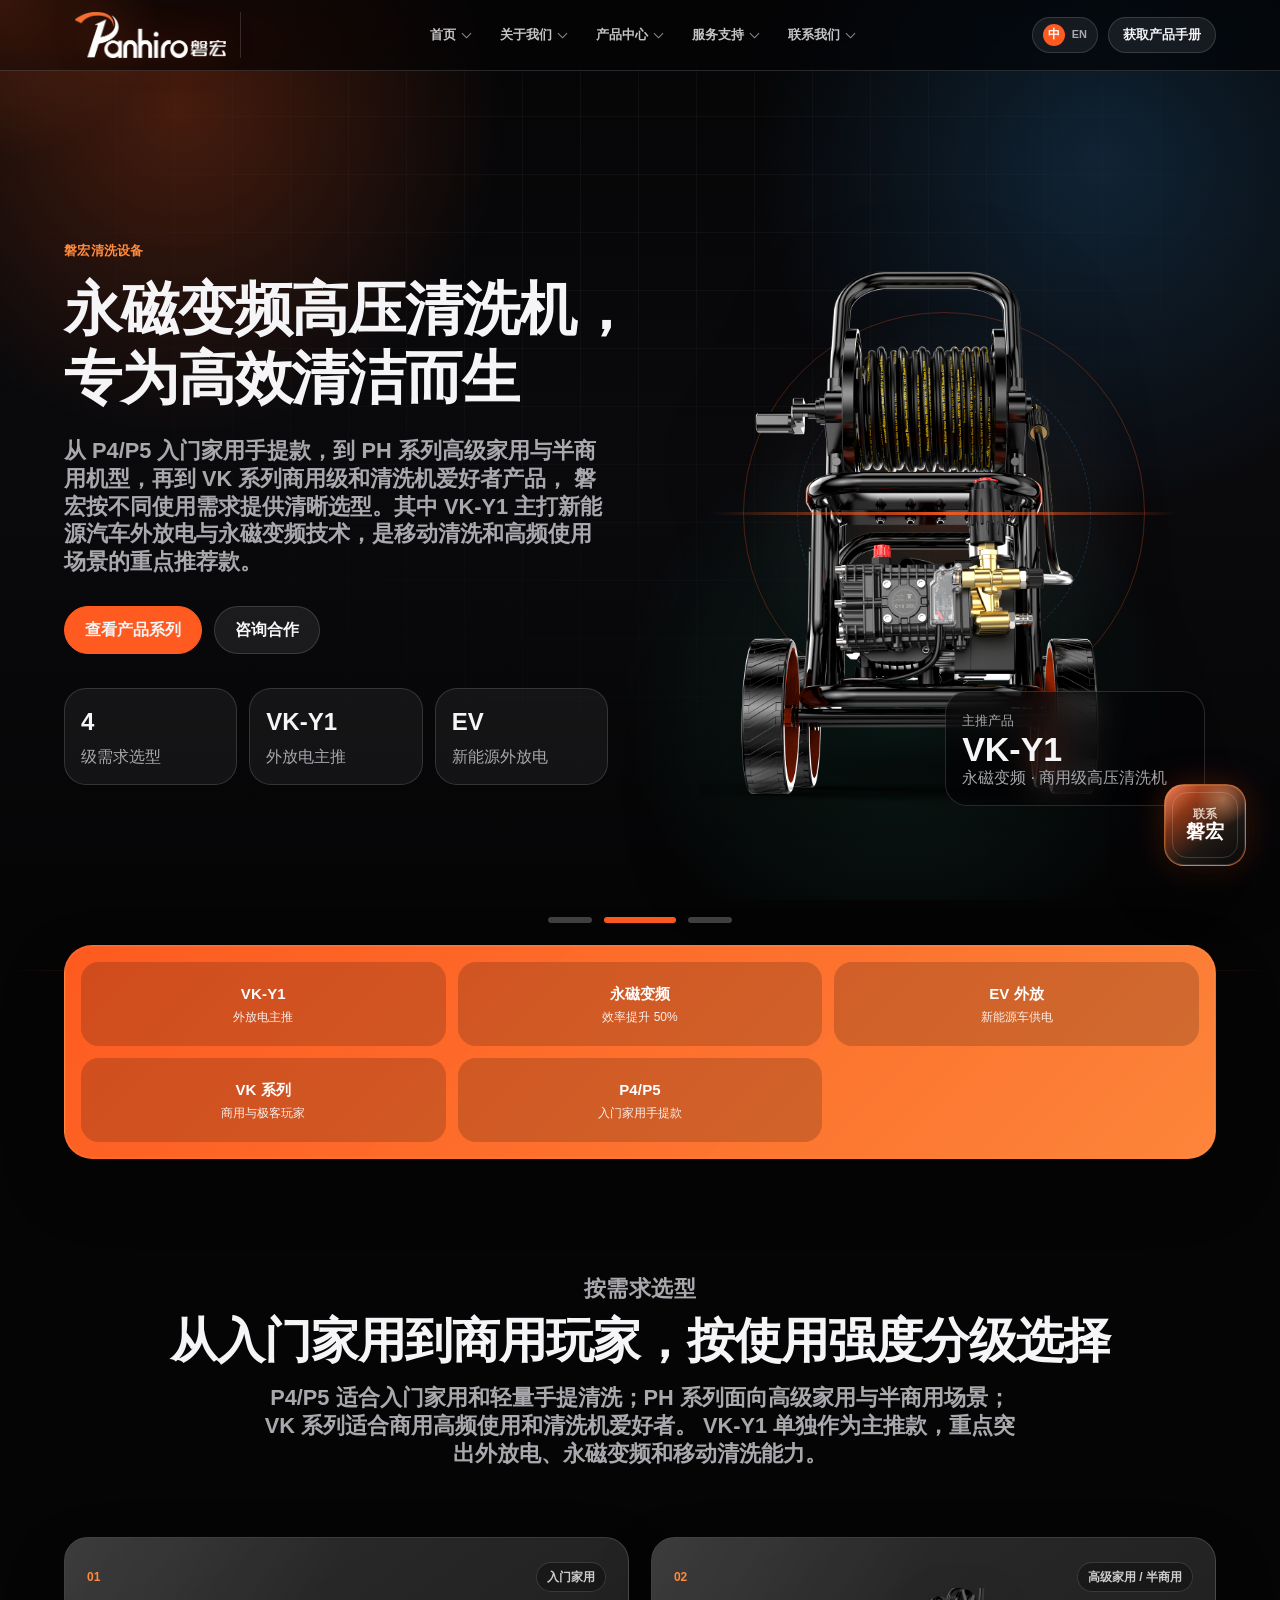
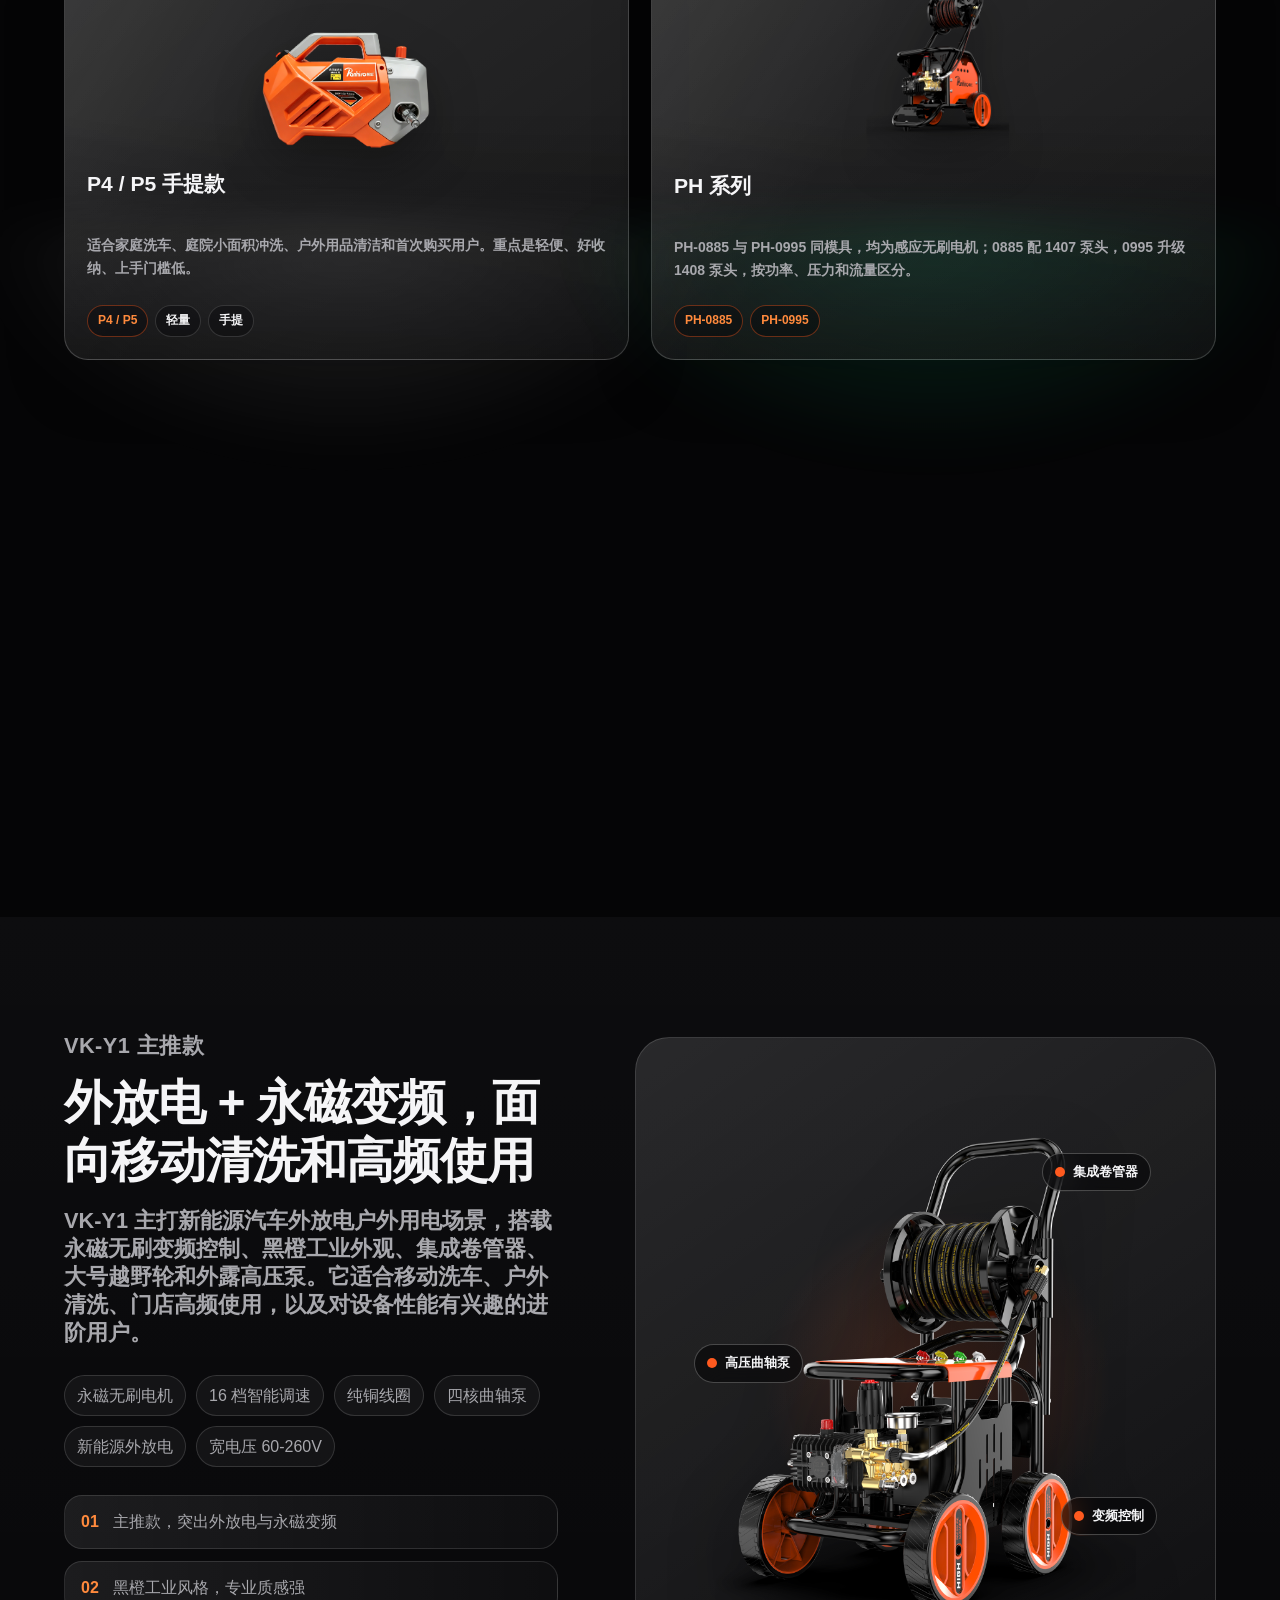
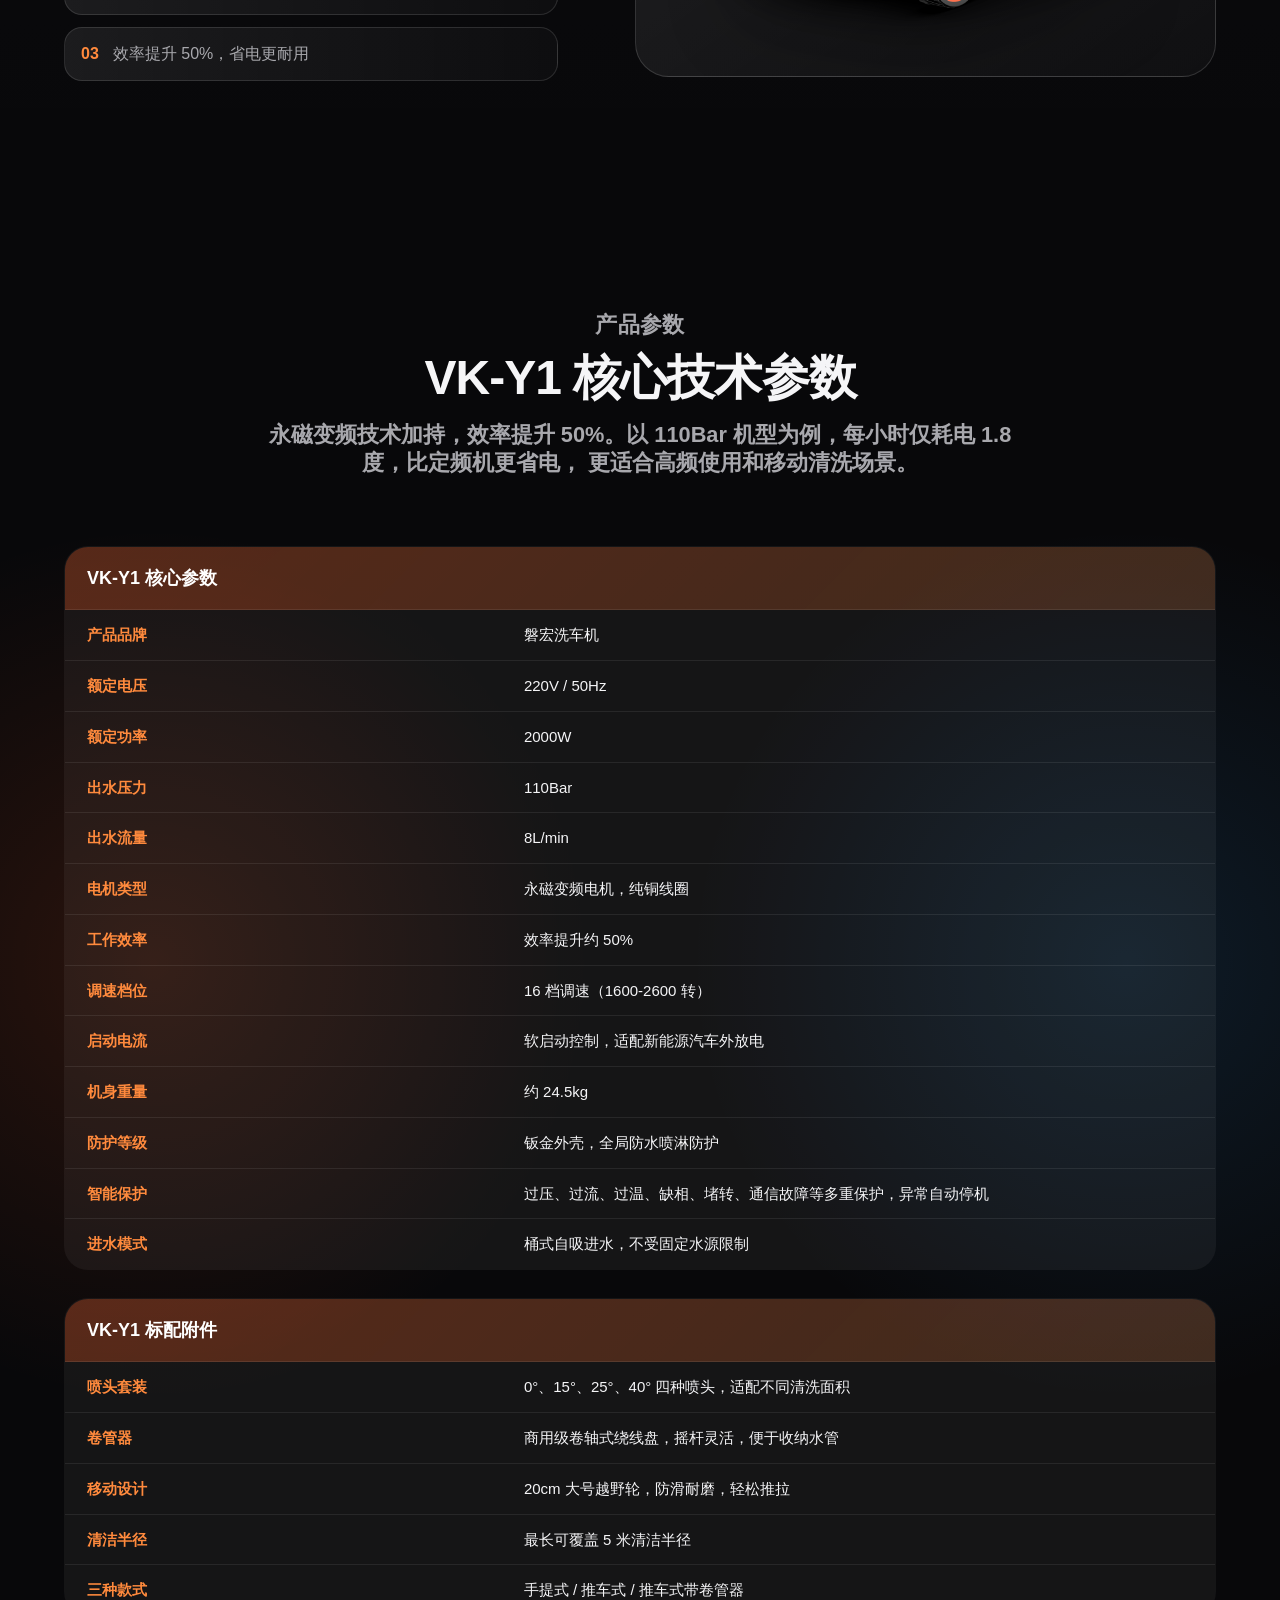
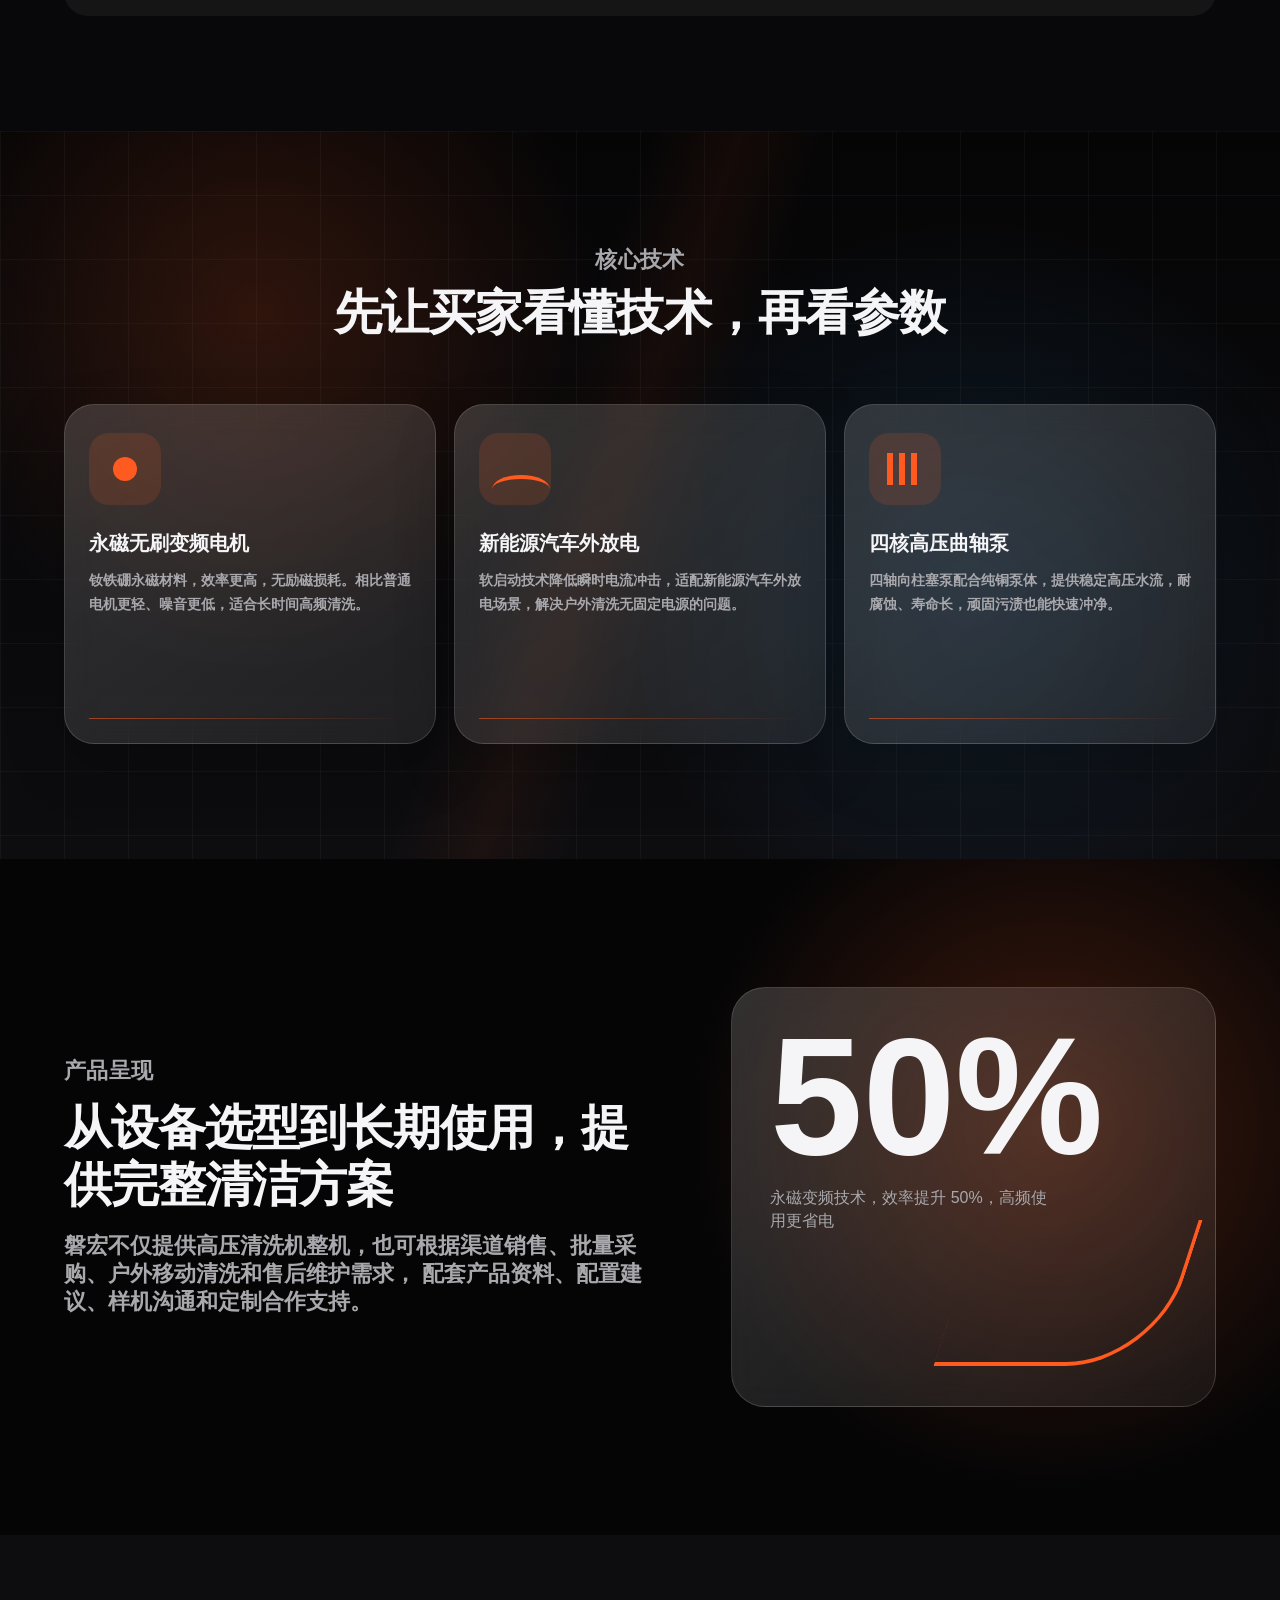
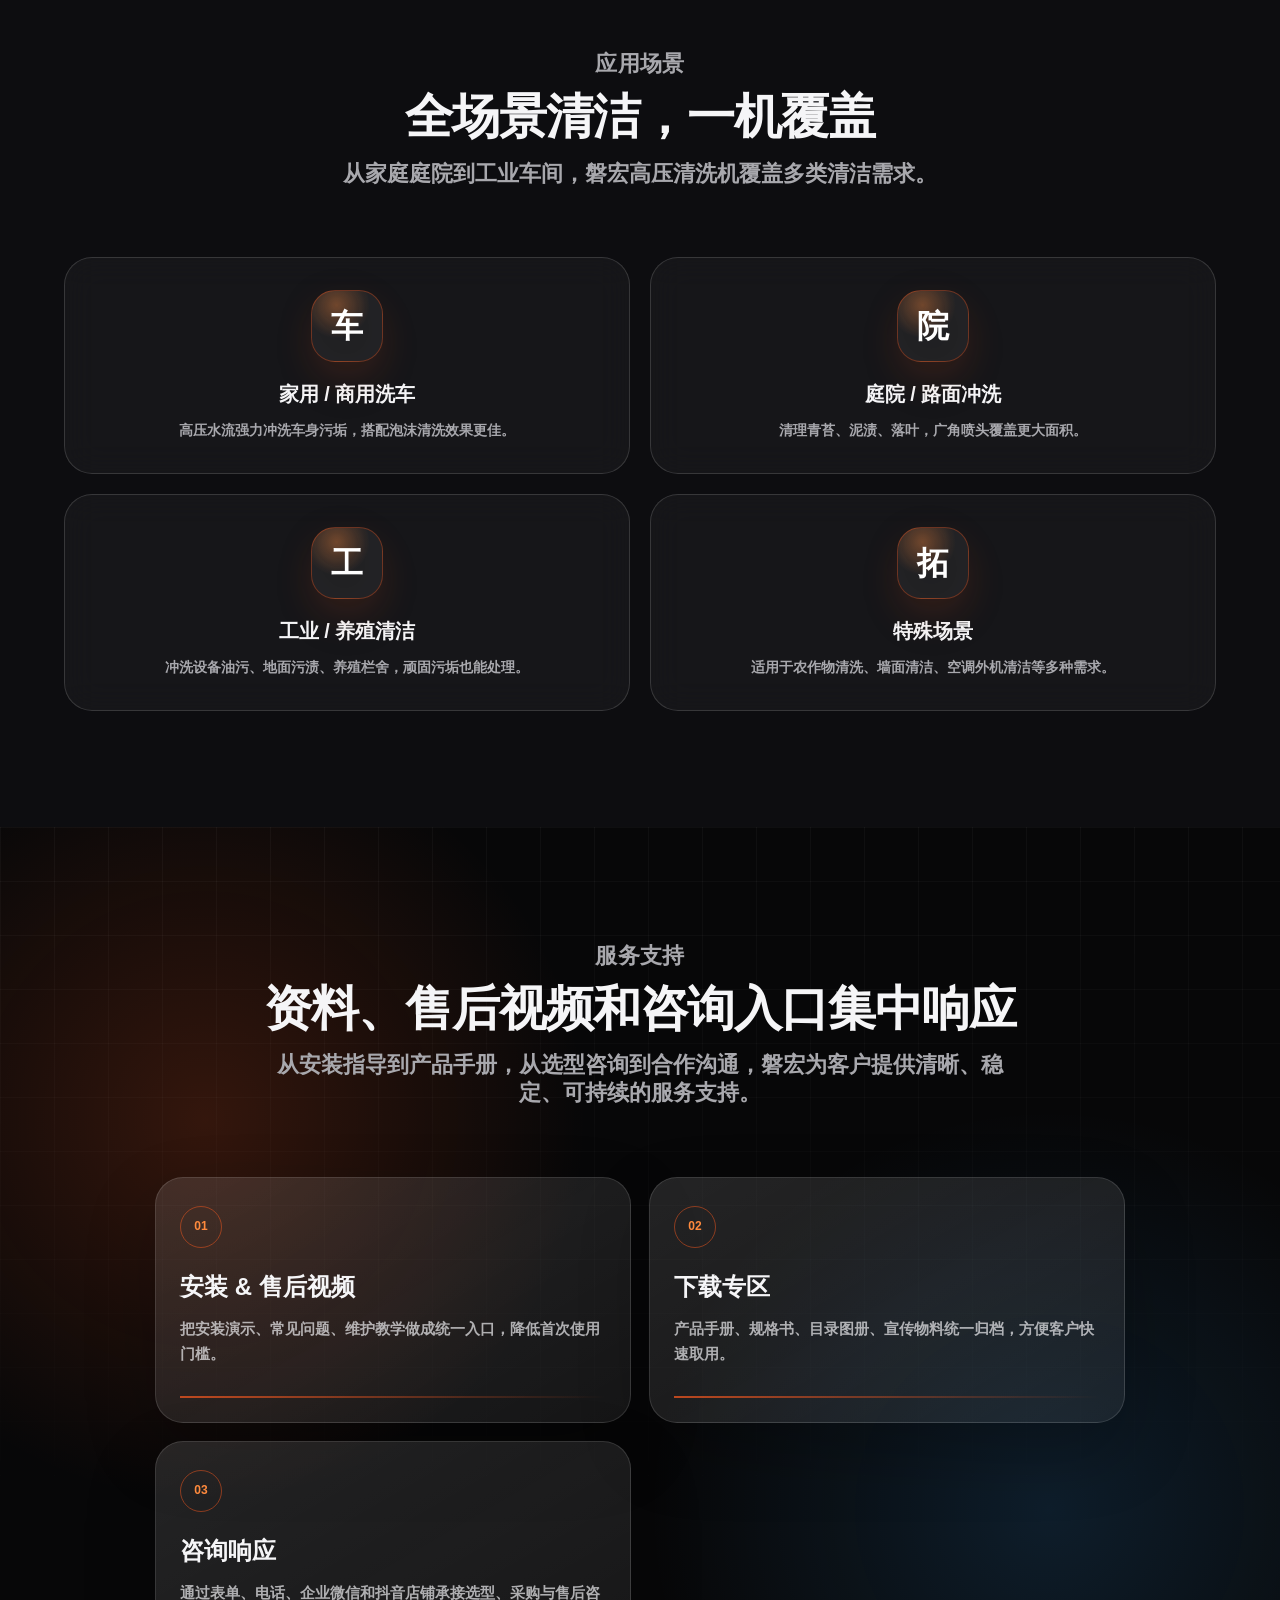
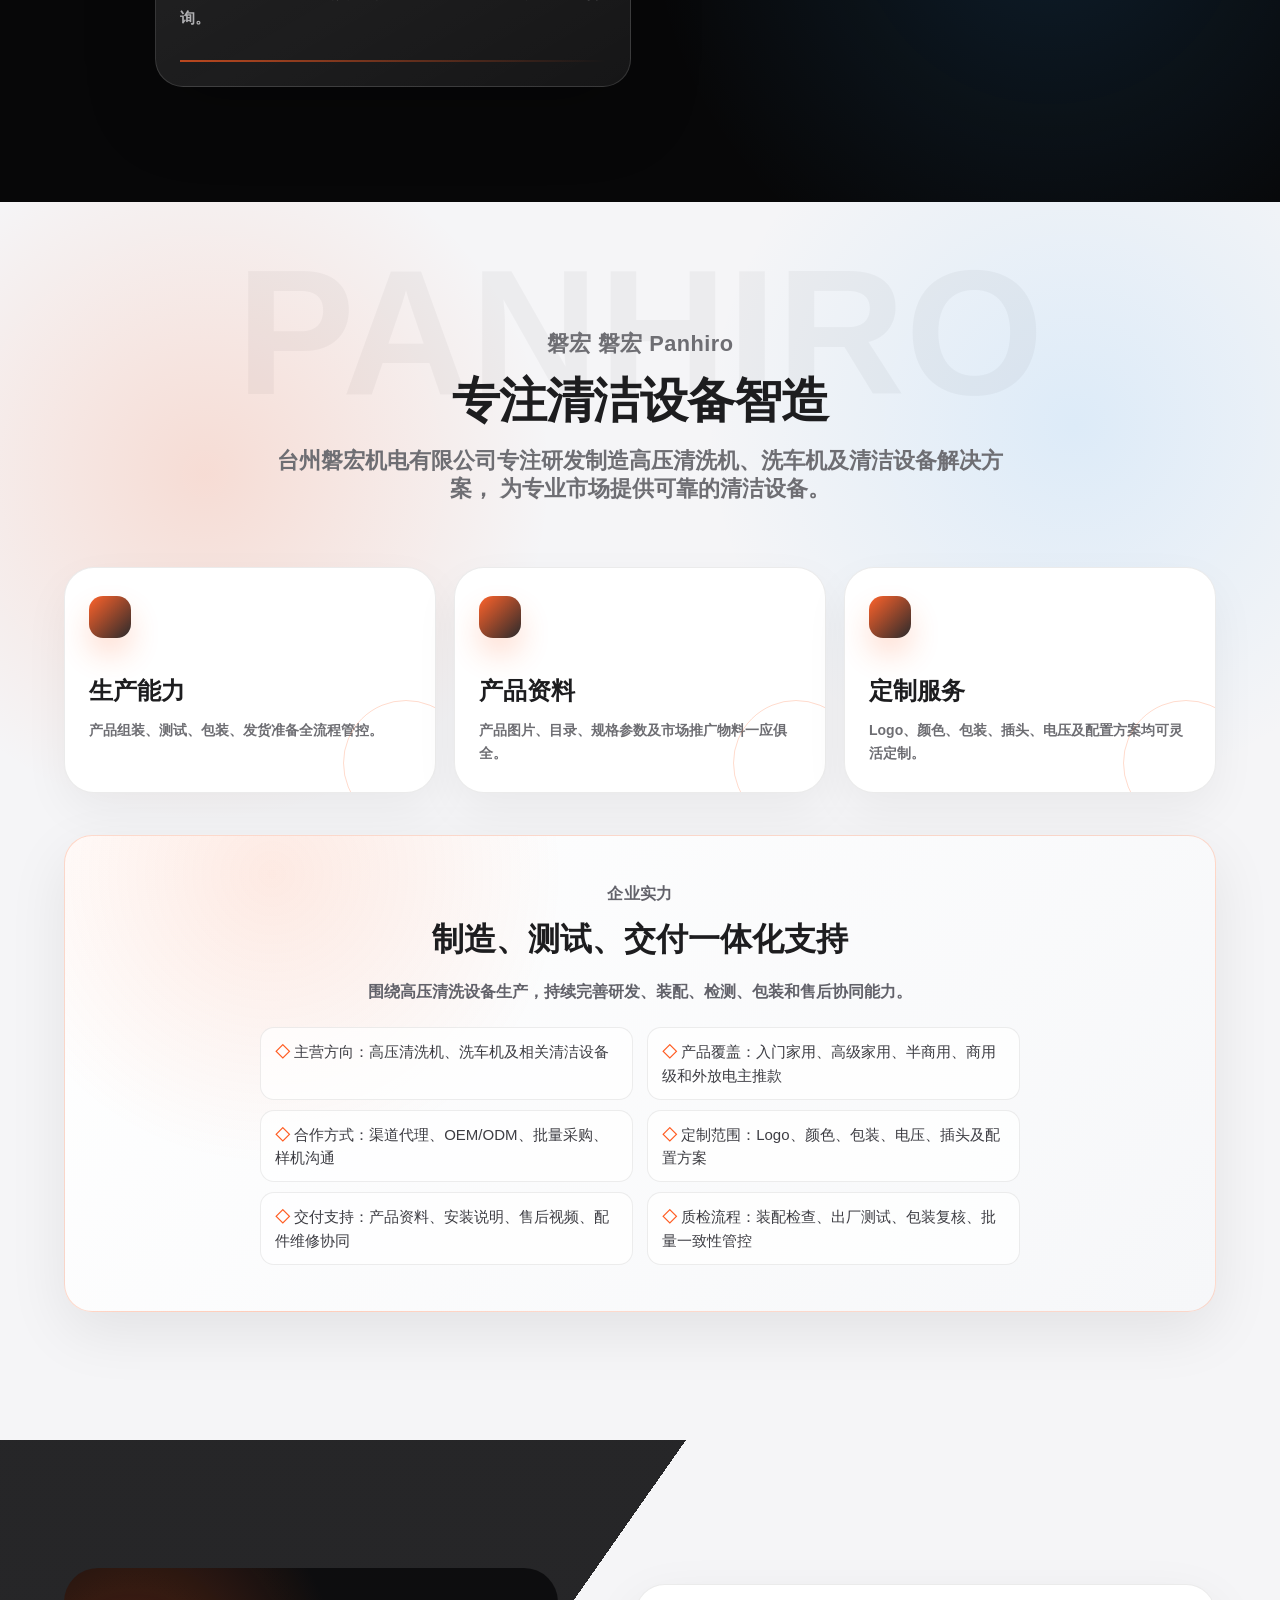
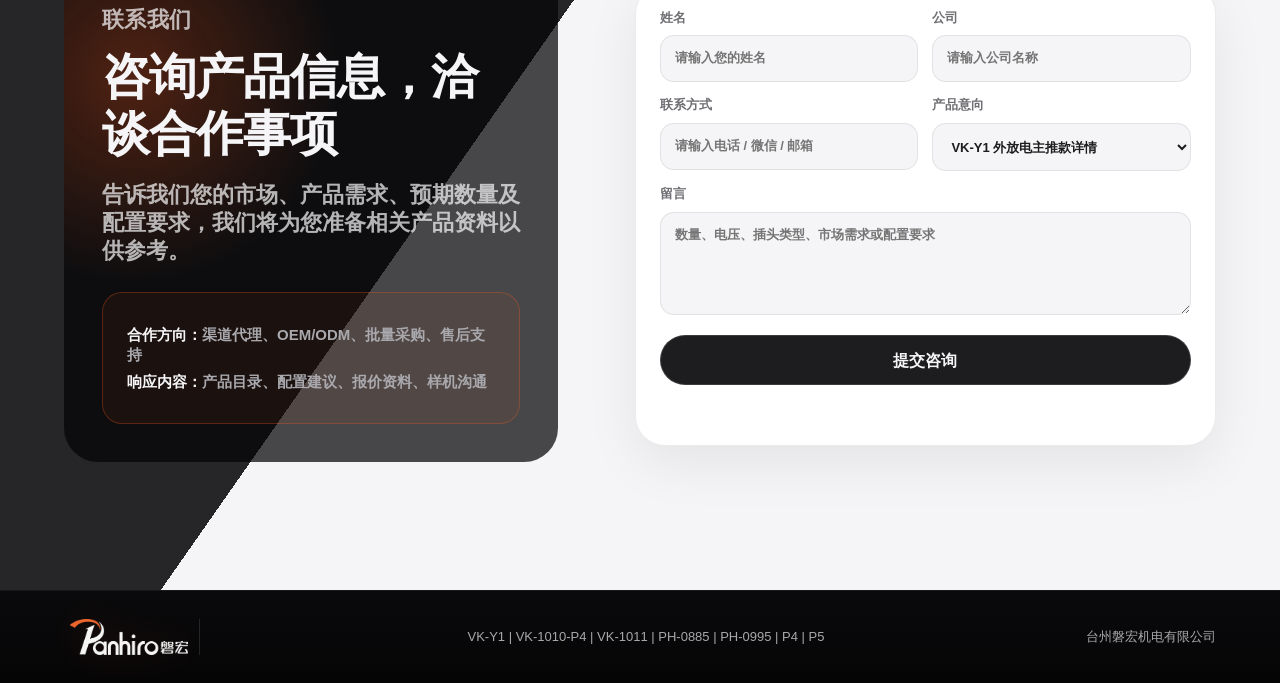
==== commit 9ffedd8a: "Add SEO metadata and sitemap" ====
--- a/index.html
+++ b/index.html
@@ -8,6 +8,26 @@
       name="description"
       content="磐宏（Panhiro）高压清洗机覆盖入门家用手提款、高级家用与半商用 PH 系列、商用级 VK 系列，并以 VK-Y1 永磁变频外放电机型作为主推产品。"
     />
+    <link rel="canonical" href="https://panhiro-pro.pages.dev/" />
+    <meta property="og:type" content="website" />
+    <meta property="og:site_name" content="磐宏清洗设备" />
+    <meta property="og:locale" content="zh_CN" />
+    <meta property="og:title" content="磐宏清洗设备 | 永磁变频高压清洗机制造商" />
+    <meta
+      property="og:description"
+      content="磐宏（Panhiro）高压清洗机覆盖入门家用手提款、高级家用与半商用 PH 系列、商用级 VK 系列，并以 VK-Y1 永磁变频外放电机型作为主推产品。"
+    />
+    <meta property="og:url" content="https://panhiro-pro.pages.dev/" />
+    <meta property="og:image" content="https://panhiro-pro.pages.dev/panhiro-brand-preview.png" />
+    <meta property="og:image:width" content="1440" />
+    <meta property="og:image:height" content="1200" />
+    <meta name="twitter:card" content="summary_large_image" />
+    <meta name="twitter:title" content="磐宏清洗设备 | 永磁变频高压清洗机制造商" />
+    <meta
+      name="twitter:description"
+      content="磐宏（Panhiro）高压清洗机覆盖入门家用手提款、高级家用与半商用 PH 系列、商用级 VK 系列，并以 VK-Y1 永磁变频外放电机型作为主推产品。"
+    />
+    <meta name="twitter:image" content="https://panhiro-pro.pages.dev/panhiro-brand-preview.png" />
     <link rel="icon" href="./favicon.ico" sizes="any" />
     <link rel="apple-touch-icon" href="./apple-touch-icon.png" />
     <link rel="stylesheet" href="./styles.css" />
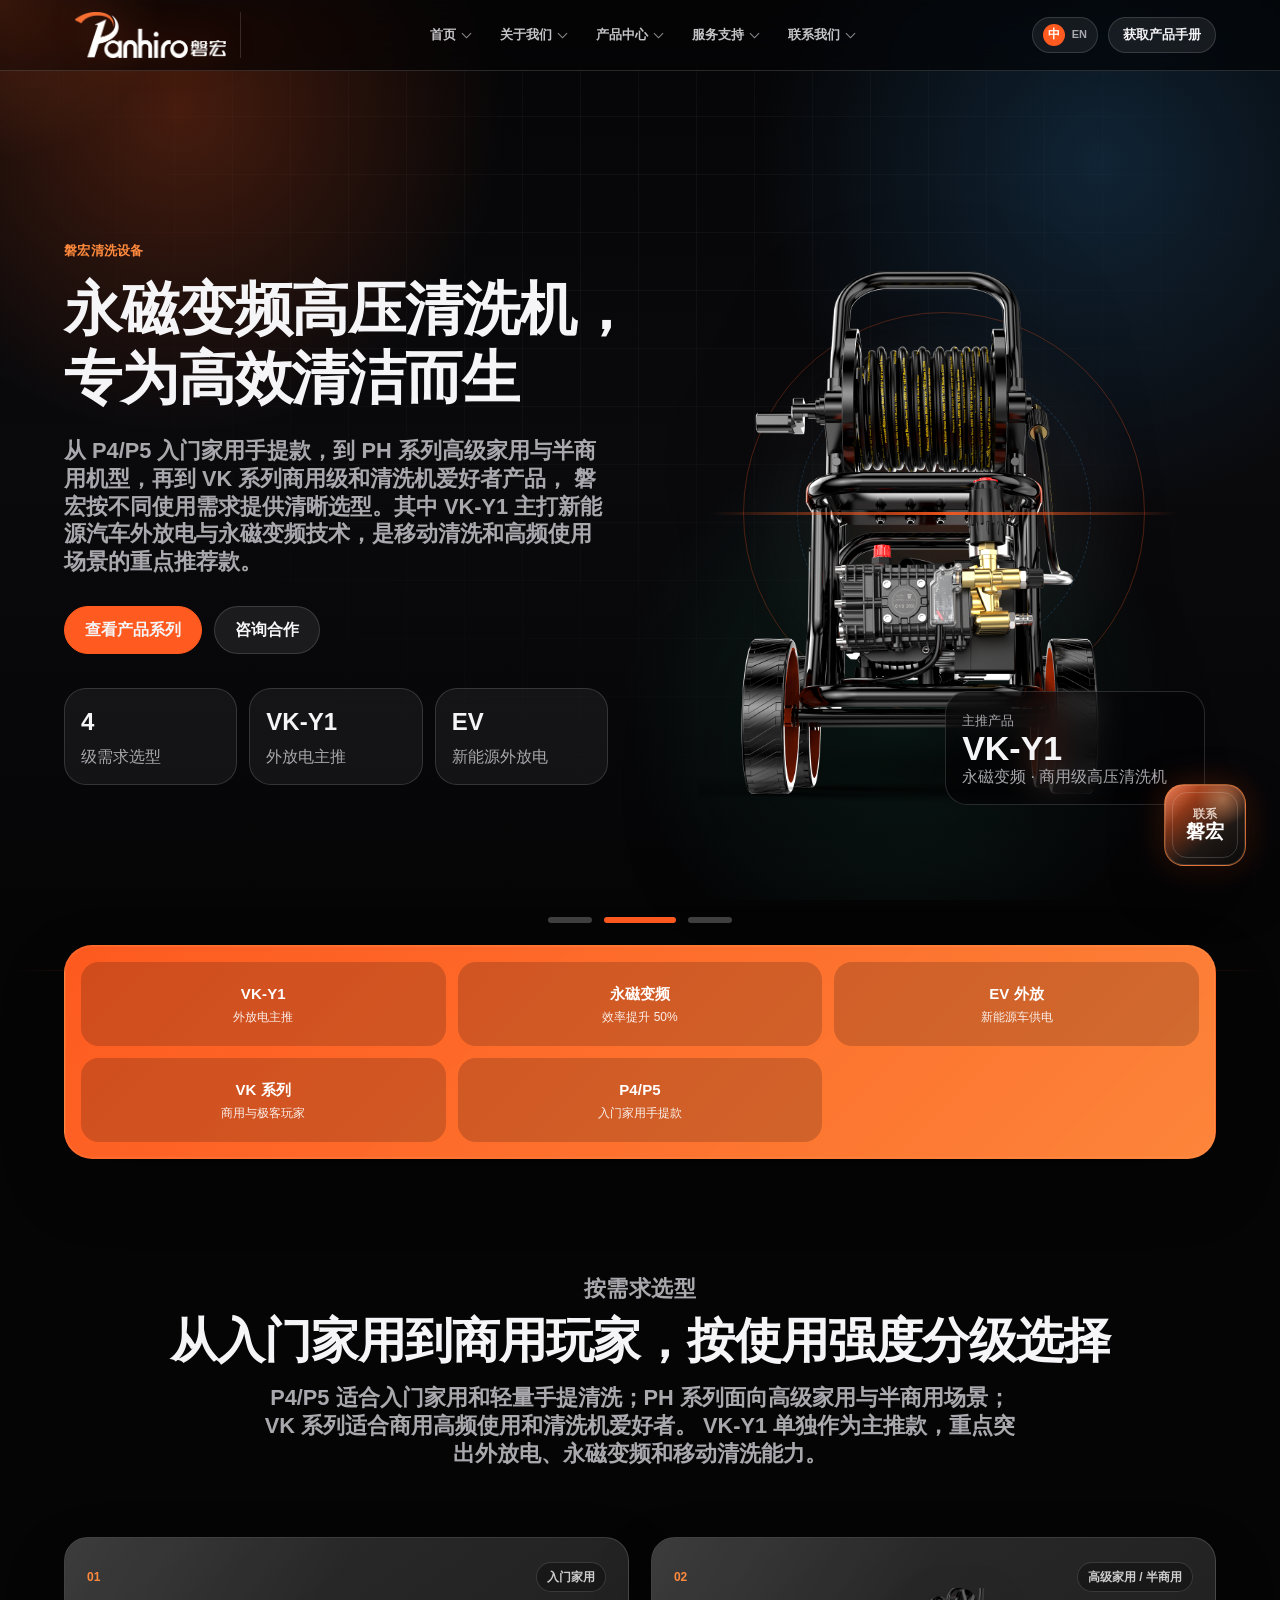
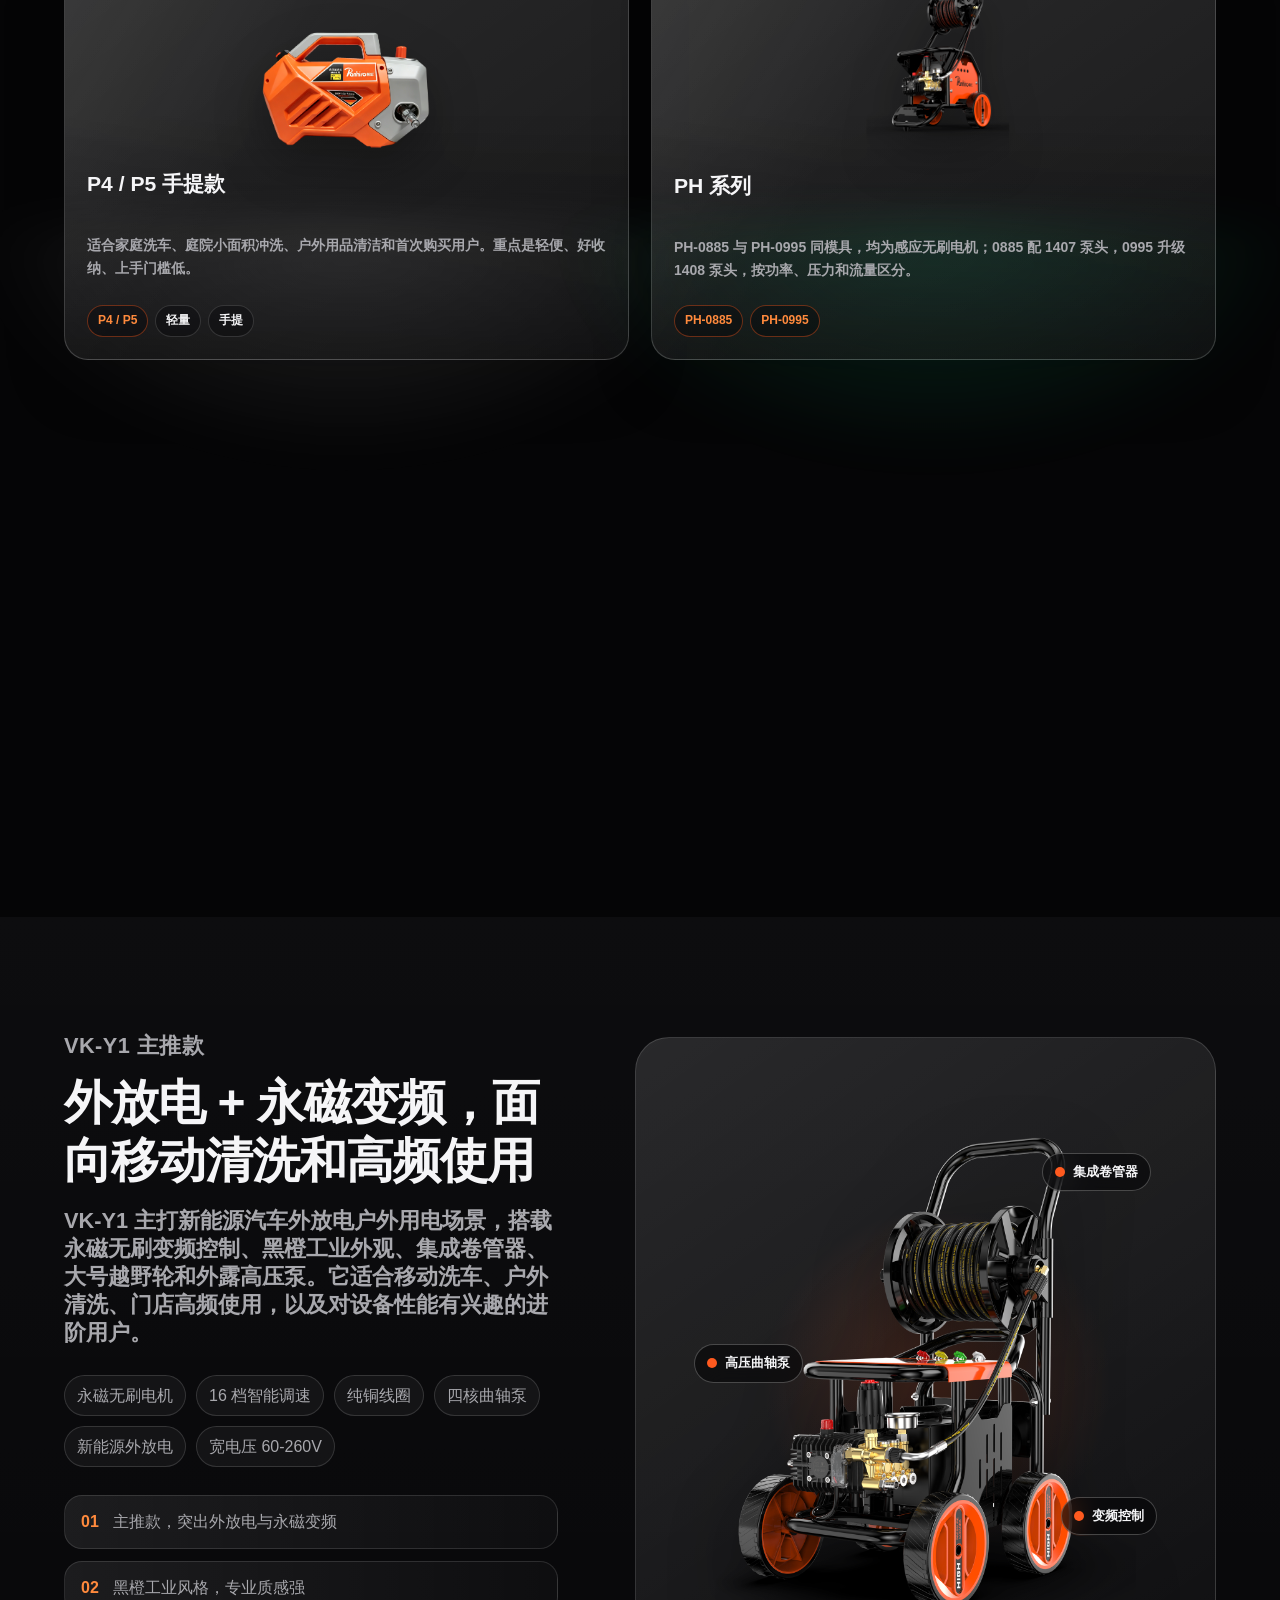
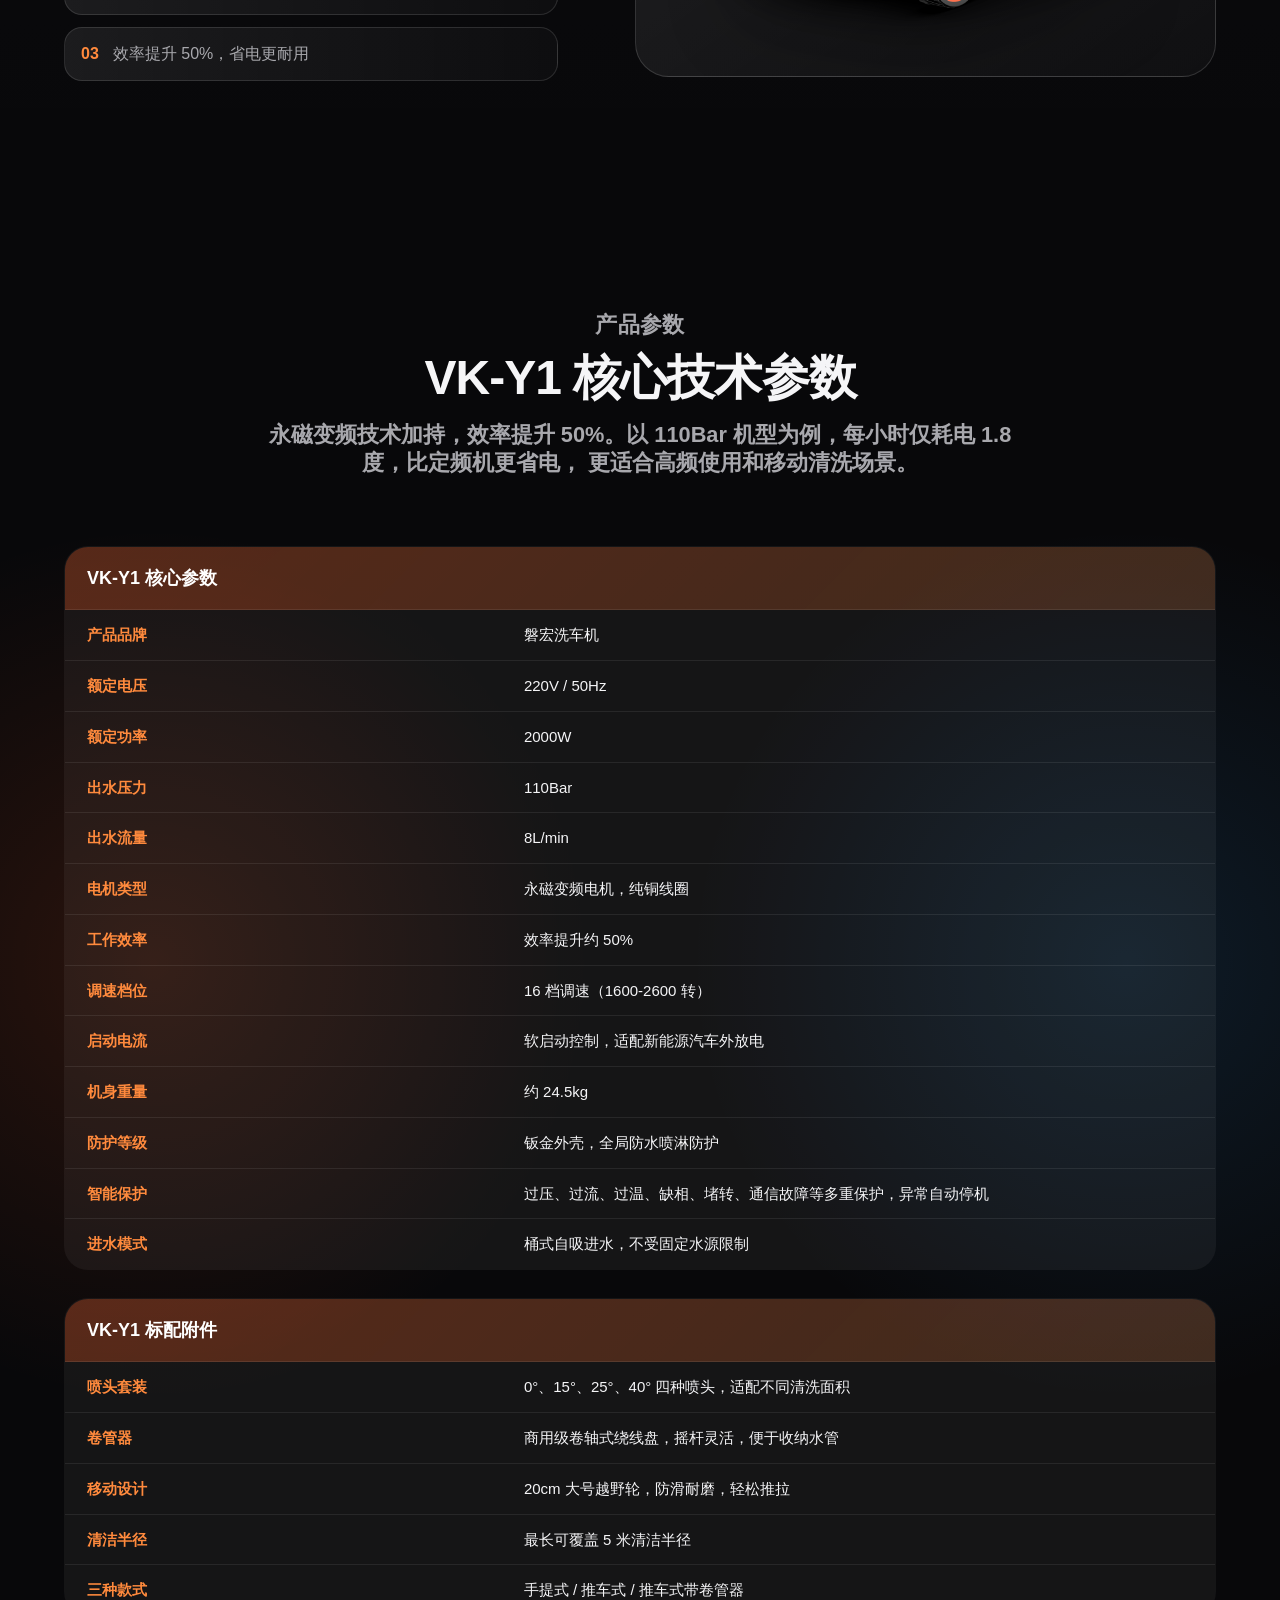
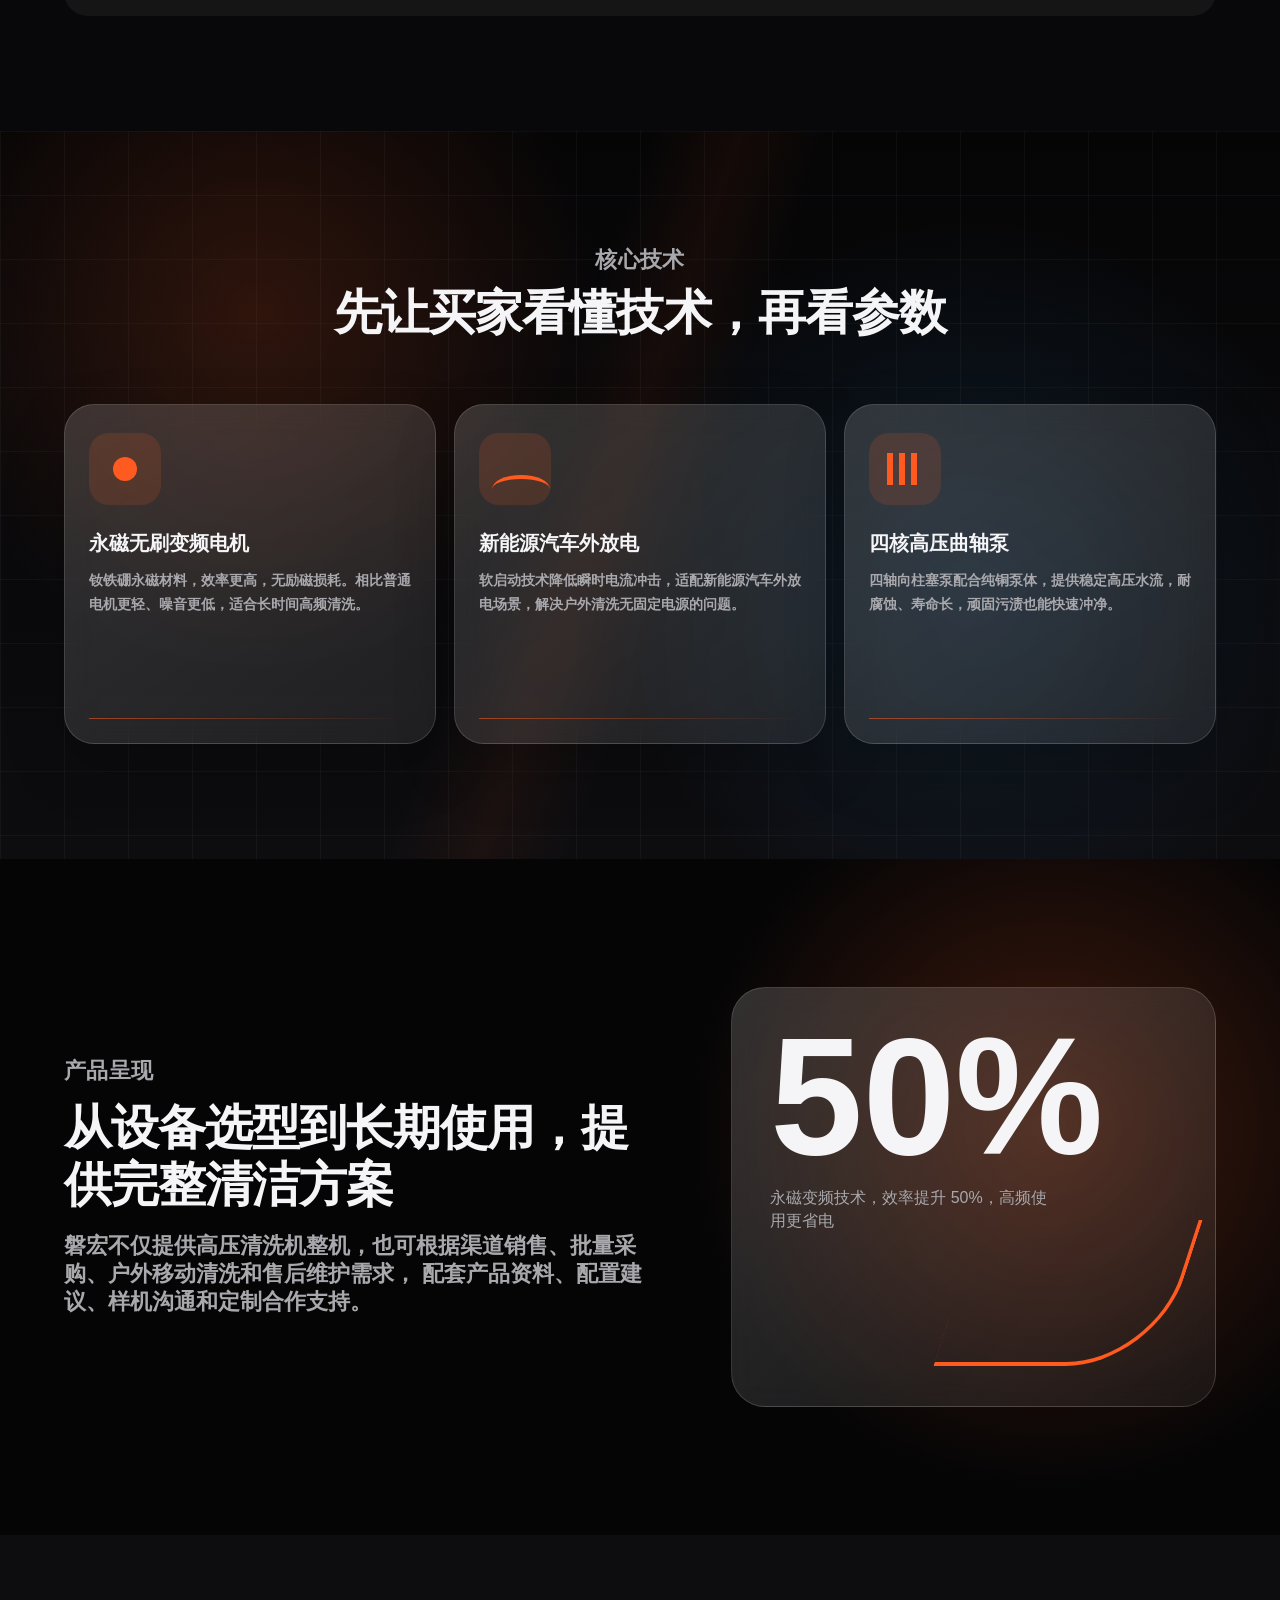
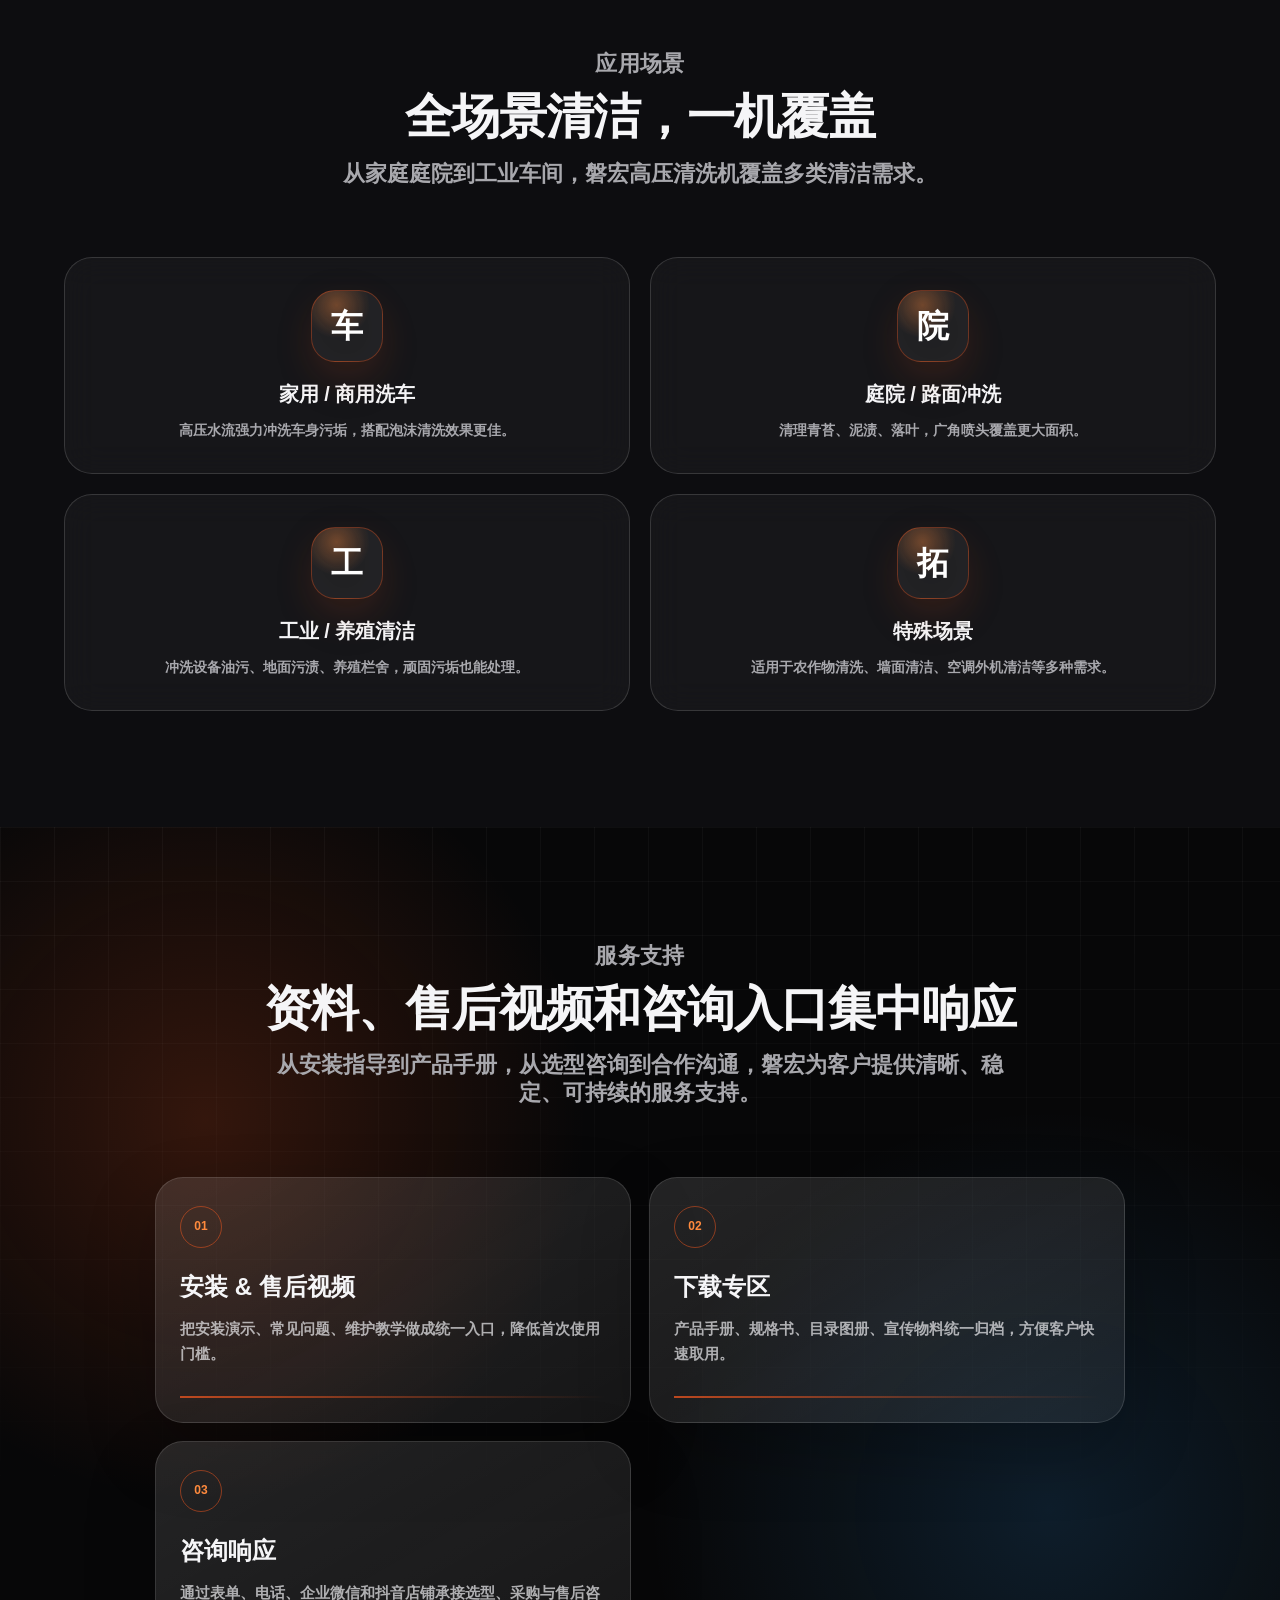
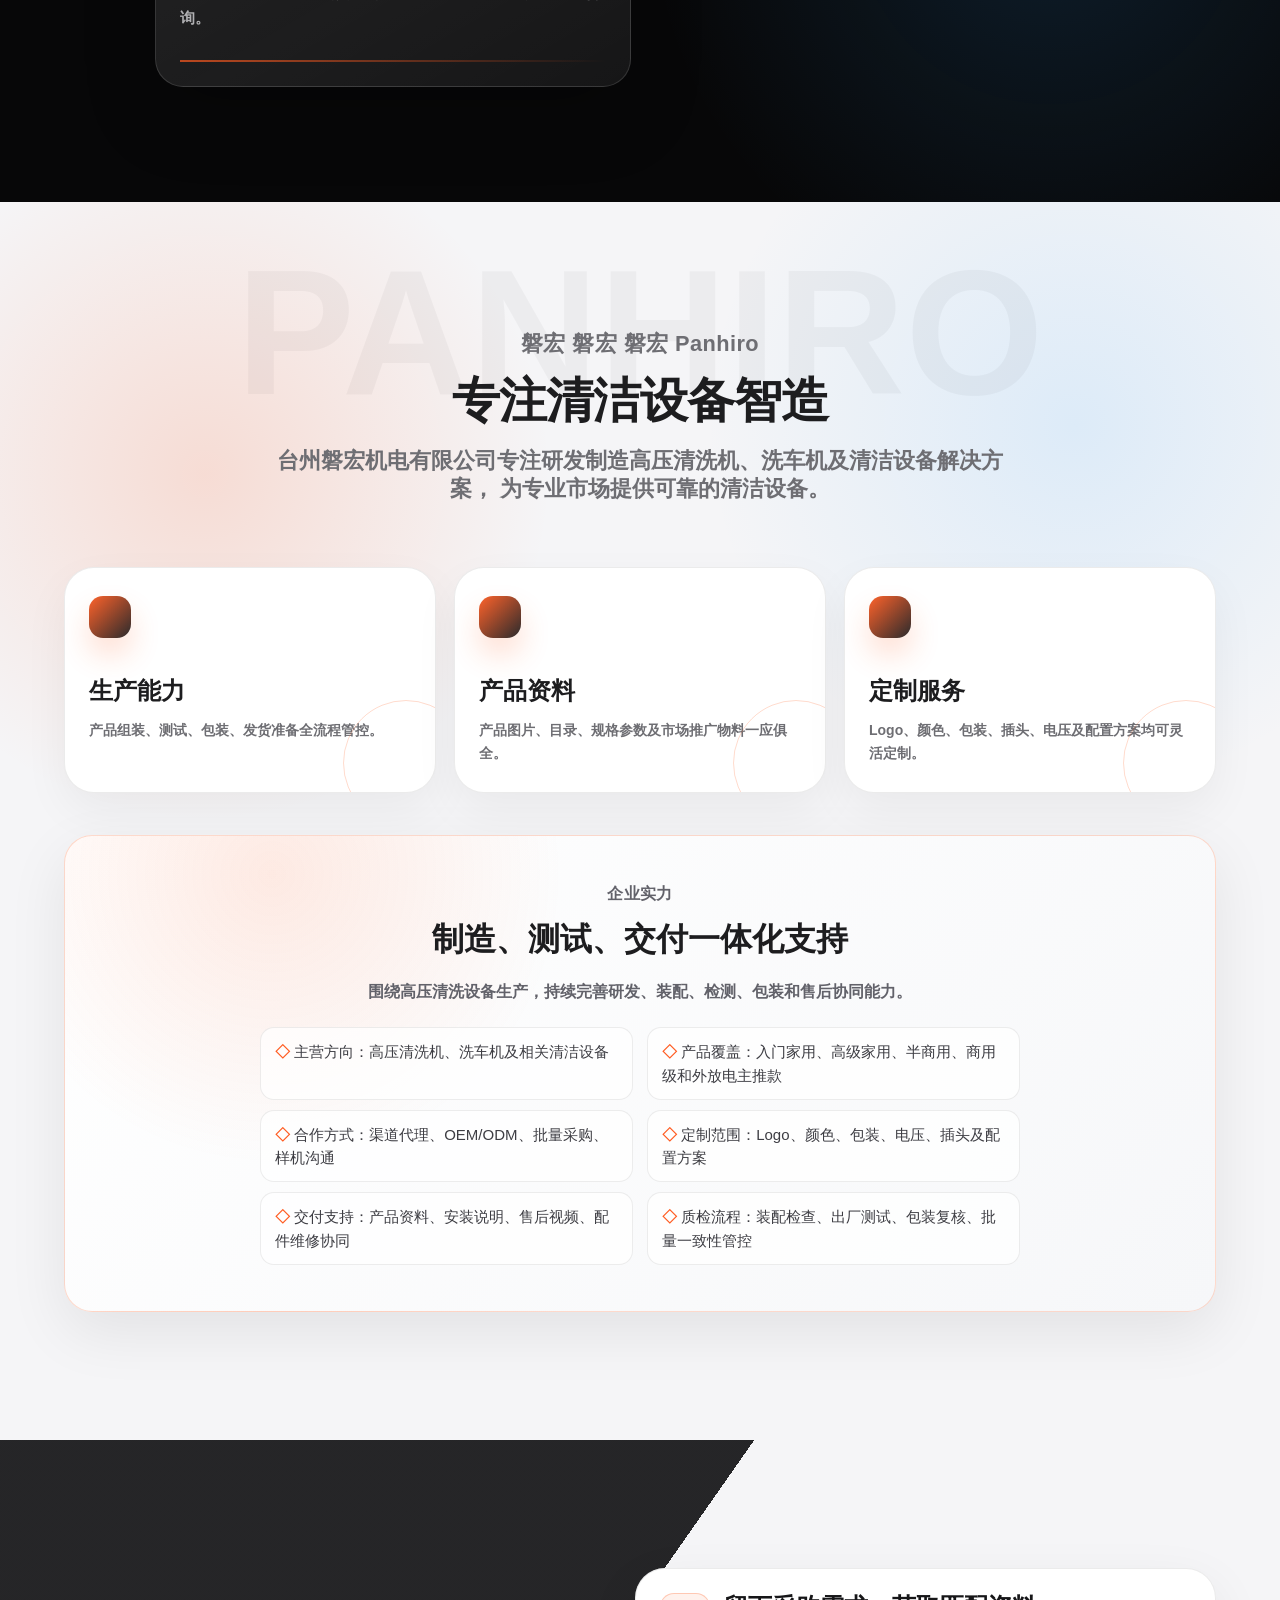
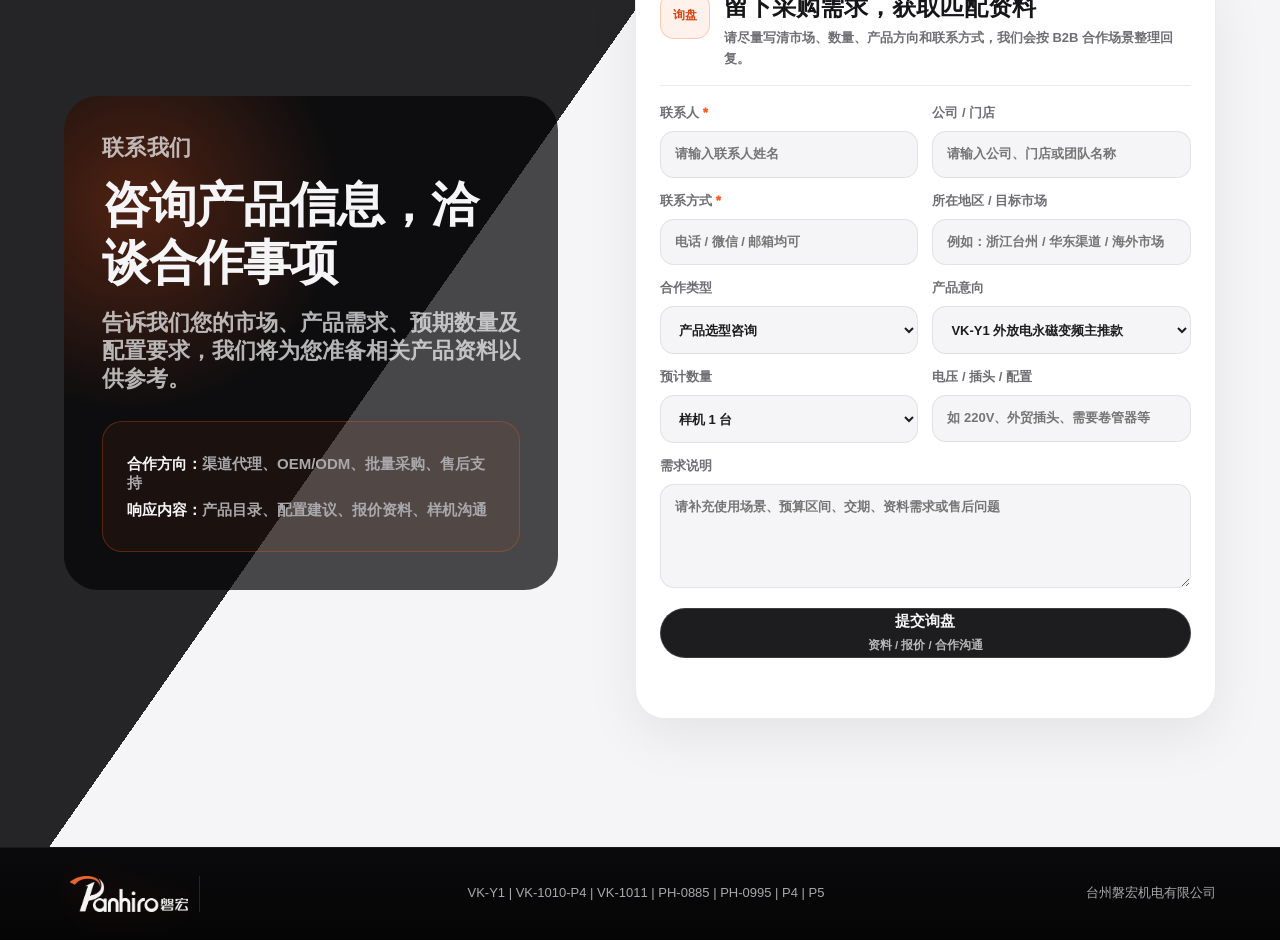
==== commit 0359c83f: "Update Panhiro bilingual site content" ====
--- a/index.html
+++ b/index.html
@@ -251,7 +251,7 @@
                 data-video-title="P5 入门家用手提款预览"
               >
                 <img src="./assets/p5-01-transparent.png" alt="P5 入门家用手提款" />
-                <span><b>P5</b><small>入门家用 · 点击播放视频</small></span>
+                <span><b>P5</b><small>1000W · 50Bar · 7.2L/min</small></span>
               </button>
               <a class="series-product" href="./subpage.html?page=p4-p5">
                 <img src="./assets/p5-02-transparent.png" alt="P4 手提款系列" />
@@ -260,7 +260,18 @@
             </div>
           </article>
 
-          <article class="need-card reveal tilt-card" data-tone="green" data-series-card>
+          <article
+            class="need-card reveal tilt-card"
+            data-tone="green"
+            data-series-card
+            data-card-video-trigger
+            data-video-src="./assets/ph-0995-pro.mp4"
+            data-video-eyebrow="PH-0995 产品视频"
+            data-video-title="PH-0995 高级家用 / 半商用预览"
+            tabindex="0"
+            role="button"
+            aria-label="播放 PH-0995 产品视频"
+          >
             <div class="need-card-head">
               <span>02</span>
               <small>高级家用 / 半商用</small>
@@ -275,16 +286,23 @@
             <div class="series-popover" data-series-popover aria-label="PH 系列产品">
               <div class="series-popover-head">
                 <span>高级家用 / 半商用</span>
-                <small>查看该系列型号</small>
+                <small>点击产品播放视频或查看详情</small>
               </div>
               <a class="series-product" href="./subpage.html?page=ph-0885">
                 <img src="./assets/ph-0995-02.png" alt="PH-0885 高压清洗机" />
                 <span><b>PH-0885</b><small>1800W · 85Bar · 1407 泵头</small></span>
               </a>
-              <a class="series-product" href="./subpage.html?page=ph0995">
+              <button
+                class="series-product"
+                type="button"
+                data-video-trigger
+                data-video-src="./assets/ph-0995-pro.mp4"
+                data-video-eyebrow="PH-0995 产品视频"
+                data-video-title="PH-0995 高级家用 / 半商用预览"
+              >
                 <img src="./assets/ph-0995-card.png" alt="PH-0995 高压清洗机" />
                 <span><b>PH-0995</b><small>2200W · 95Bar · 1408 泵头</small></span>
-              </a>
+              </button>
             </div>
           </article>
 
@@ -318,7 +336,7 @@
               </div>
               <a class="series-product" href="./subpage.html?page=vk-1010-p4">
                 <img src="./assets/vk-1011-02.png" alt="VK-1010-P4 高压清洗机" />
-                <span><b>VK-1010-P4</b><small>商用级平台款</small></span>
+                <span><b>VK-1010-P4</b><small>2500W · 100Bar · 10L/min</small></span>
               </a>
               <button
                 class="series-product"
@@ -329,7 +347,7 @@
                 data-video-title="VK-1011 商用级高压清洗机预览"
               >
                 <img src="./assets/vk-1011-01.png" alt="VK-1011 高压清洗机" />
-                <span><b>VK-1011</b><small>点击播放视频</small></span>
+                <span><b>VK-1011</b><small>2800W · 110Bar · 9.5-10L/min</small></span>
               </button>
             </div>
           </article>
@@ -354,7 +372,7 @@
               </div>
               <a class="series-product" href="./subpage.html?page=vk-y1">
                 <img src="./assets/r9-y1-01.png" alt="VK-Y1 高压清洗机" />
-                <span><b>VK-Y1</b><small>查看主推款详情</small></span>
+                <span><b>VK-Y1</b><small>1800W · 110Bar · 8L/min</small></span>
               </a>
             </div>
           </article>
@@ -737,5 +755,6 @@
     </div>
 
     <script src="./script.js"></script>
+    <script src="./inquiry.js"></script>
   </body>
 </html>
--- a/styles.css
+++ b/styles.css
@@ -2338,6 +2338,319 @@
   color: var(--orange-2);
 }
 
+.inquiry-form-title {
+  grid-column: 1 / -1;
+  display: grid;
+  grid-template-columns: 50px minmax(0, 1fr);
+  gap: 14px;
+  align-items: start;
+  margin-bottom: 4px;
+}
+
+.contact-form .inquiry-form-title {
+  border-bottom: 1px solid rgba(0, 0, 0, 0.08);
+  padding-bottom: 16px;
+}
+
+.contact-detail-form .inquiry-form-title {
+  margin-bottom: 2px;
+}
+
+.inquiry-form-title span {
+  display: grid;
+  place-items: center;
+  min-width: 0;
+  min-height: 46px;
+  border: 1px solid rgba(255, 90, 31, 0.38);
+  border-radius: 14px;
+  color: var(--orange-2);
+  background: rgba(255, 90, 31, 0.1);
+  font-size: 12px;
+  font-weight: 950;
+}
+
+.contact-form .inquiry-form-title span {
+  border-color: rgba(255, 90, 31, 0.28);
+  color: #d94513;
+  background: rgba(255, 90, 31, 0.08);
+}
+
+.inquiry-form-title h3 {
+  margin: 0 0 6px;
+  color: var(--text);
+  font-size: 24px;
+  line-height: 1.16;
+}
+
+.contact-form .inquiry-form-title h3 {
+  color: #161618;
+}
+
+.inquiry-form-title p {
+  margin: 0;
+  color: var(--muted);
+  font-size: 13px;
+  line-height: 1.62;
+}
+
+.contact-form .inquiry-form-title p {
+  color: #6e6e73;
+}
+
+.inquiry-field b {
+  display: inline;
+  flex: 0 0 auto;
+  color: var(--orange);
+  font-weight: 950;
+  line-height: 1;
+}
+
+.inquiry-submit {
+  display: grid;
+  place-items: center;
+  gap: 4px;
+}
+
+.inquiry-submit span {
+  font-size: 15px;
+  font-weight: 950;
+  line-height: 1.15;
+}
+
+.inquiry-submit small {
+  color: currentColor;
+  font-size: 11.5px;
+  font-weight: 750;
+  line-height: 1.2;
+  opacity: 0.72;
+}
+
+body.inquiry-dialog-open {
+  overflow: hidden;
+}
+
+.inquiry-dialog {
+  position: fixed;
+  inset: 0;
+  z-index: 1300;
+  display: grid;
+  place-items: center;
+  padding: 22px;
+  opacity: 0;
+  visibility: hidden;
+  pointer-events: none;
+  transition:
+    opacity 220ms ease,
+    visibility 220ms ease;
+}
+
+.inquiry-dialog.open {
+  opacity: 1;
+  visibility: visible;
+  pointer-events: auto;
+}
+
+.inquiry-dialog-backdrop {
+  position: absolute;
+  inset: 0;
+  background:
+    radial-gradient(circle at 50% 42%, rgba(255, 90, 31, 0.18), transparent 28%),
+    rgba(0, 0, 0, 0.72);
+  backdrop-filter: blur(12px);
+}
+
+.inquiry-dialog-panel {
+  position: relative;
+  width: min(560px, 100%);
+  overflow: hidden;
+  border: 1px solid rgba(255, 255, 255, 0.16);
+  border-radius: 28px;
+  background:
+    linear-gradient(145deg, rgba(255, 255, 255, 0.14), rgba(255, 255, 255, 0.045)),
+    rgba(8, 8, 10, 0.96);
+  padding: clamp(24px, 4vw, 38px);
+  box-shadow:
+    0 36px 120px rgba(0, 0, 0, 0.54),
+    inset 0 1px 0 rgba(255, 255, 255, 0.12);
+  transform: translateY(22px) scale(0.94);
+  transition:
+    transform 360ms cubic-bezier(0.16, 1, 0.3, 1),
+    opacity 240ms ease;
+}
+
+.inquiry-dialog.open .inquiry-dialog-panel {
+  transform: translateY(0) scale(1);
+}
+
+.inquiry-dialog-panel::before {
+  content: "";
+  position: absolute;
+  inset: -35% -12% auto;
+  height: 220px;
+  background: linear-gradient(90deg, transparent, rgba(255, 90, 31, 0.22), transparent);
+  transform: rotate(-8deg) translateX(-38%);
+  animation: inquirySweep 1800ms ease both;
+  pointer-events: none;
+}
+
+.inquiry-dialog-close {
+  position: absolute;
+  right: 18px;
+  top: 16px;
+  z-index: 2;
+  display: grid;
+  place-items: center;
+  width: 38px;
+  height: 38px;
+  border: 1px solid rgba(255, 255, 255, 0.18);
+  border-radius: 50%;
+  color: #fff;
+  background: rgba(255, 255, 255, 0.08);
+  font-size: 24px;
+  line-height: 1;
+  cursor: pointer;
+}
+
+.inquiry-dialog-orbit {
+  position: relative;
+  width: 82px;
+  height: 82px;
+  margin-bottom: 18px;
+}
+
+.inquiry-dialog-orbit span {
+  position: absolute;
+  inset: 0;
+  border: 1px solid rgba(255, 138, 61, 0.34);
+  border-radius: 50%;
+  animation: inquiryOrbit 1600ms linear infinite;
+}
+
+.inquiry-dialog-orbit span:nth-child(2) {
+  inset: 10px;
+  border-color: rgba(58, 167, 255, 0.3);
+  animation-duration: 2200ms;
+  animation-direction: reverse;
+}
+
+.inquiry-dialog-orbit span:nth-child(3) {
+  inset: 24px;
+  border-color: rgba(56, 232, 176, 0.32);
+  animation-duration: 1300ms;
+}
+
+.inquiry-dialog-icon {
+  position: absolute;
+  left: clamp(48px, 6vw, 62px);
+  top: clamp(48px, 6vw, 62px);
+  width: 28px;
+  height: 28px;
+  border-radius: 50%;
+  background: var(--orange);
+  box-shadow: 0 0 30px rgba(255, 90, 31, 0.58);
+}
+
+.inquiry-dialog[data-state='success'] .inquiry-dialog-icon {
+  background: var(--green);
+  box-shadow: 0 0 30px rgba(56, 232, 176, 0.5);
+}
+
+.inquiry-dialog[data-state='error'] .inquiry-dialog-icon {
+  background: #ff6f55;
+}
+
+.inquiry-dialog-panel h3 {
+  position: relative;
+  margin: 0;
+  color: #fff;
+  font-size: clamp(28px, 4vw, 42px);
+  line-height: 1.08;
+}
+
+.inquiry-dialog-panel > p:not(.eyebrow) {
+  position: relative;
+  margin: 14px 0 0;
+  color: rgba(245, 245, 247, 0.76);
+  font-size: 15px;
+  line-height: 1.72;
+}
+
+.inquiry-dialog-summary {
+  position: relative;
+  margin-top: 20px;
+  border: 1px solid rgba(255, 255, 255, 0.12);
+  border-radius: 18px;
+  background: rgba(255, 255, 255, 0.055);
+  padding: 14px;
+}
+
+.inquiry-dialog-summary:empty {
+  display: none;
+}
+
+.inquiry-dialog-summary dl {
+  display: grid;
+  grid-template-columns: repeat(2, minmax(0, 1fr));
+  gap: 10px;
+  margin: 0;
+}
+
+.inquiry-dialog-summary div {
+  min-width: 0;
+}
+
+.inquiry-dialog-summary dt {
+  color: var(--orange-2);
+  font-size: 11px;
+  font-weight: 950;
+}
+
+.inquiry-dialog-summary dd {
+  margin: 4px 0 0;
+  color: rgba(245, 245, 247, 0.9);
+  font-size: 13px;
+  line-height: 1.42;
+}
+
+.inquiry-dialog-action {
+  position: relative;
+  display: inline-flex;
+  min-height: 44px;
+  align-items: center;
+  justify-content: center;
+  margin-top: 22px;
+  border: 1px solid rgba(255, 138, 61, 0.52);
+  border-radius: 999px;
+  padding: 0 22px;
+  color: #fff;
+  background: linear-gradient(135deg, rgba(255, 90, 31, 0.9), rgba(255, 138, 61, 0.62));
+  font-weight: 950;
+  cursor: pointer;
+  box-shadow: 0 18px 46px rgba(255, 90, 31, 0.2);
+}
+
+@keyframes inquiryOrbit {
+  to {
+    transform: rotate(360deg);
+  }
+}
+
+@keyframes inquirySweep {
+  0% {
+    transform: rotate(-8deg) translateX(-58%);
+    opacity: 0;
+  }
+
+  35% {
+    opacity: 1;
+  }
+
+  100% {
+    transform: rotate(-8deg) translateX(58%);
+    opacity: 0;
+  }
+}
+
 .footer {
   display: flex;
   flex-wrap: wrap;
@@ -4308,7 +4621,8 @@
 .contact-detail-form {
   display: grid;
   grid-template-columns: repeat(2, minmax(0, 1fr));
-  gap: 16px;
+  column-gap: clamp(18px, 2vw, 26px);
+  row-gap: 18px;
   padding: clamp(22px, 3vw, 34px);
 }
 
@@ -4351,30 +4665,46 @@
 
 .contact-detail-form label {
   display: grid;
-  gap: 8px;
+  grid-template-rows: auto minmax(50px, auto);
+  gap: 9px;
+  align-content: start;
   color: rgba(245, 245, 247, 0.72);
   font-size: 13px;
   font-weight: 800;
+  line-height: 1.25;
 }
 
 .contact-detail-form .wide {
   grid-column: 1 / -1;
+}
+
+.field-label-text {
+  display: inline-flex;
+  width: fit-content;
+  max-width: 100%;
+  align-items: baseline;
+  gap: 4px;
+  min-height: 18px;
+  line-height: 1.25;
 }
 
 .contact-detail-form input,
 .contact-detail-form select,
 .contact-detail-form textarea {
   width: 100%;
+  min-height: 50px;
   border: 1px solid rgba(255, 255, 255, 0.12);
   border-radius: 14px;
   background: rgba(5, 5, 6, 0.55);
   color: var(--text);
-  padding: 14px 15px;
+  padding: 13px 15px;
   outline: none;
+  line-height: 1.35;
 }
 
 .contact-detail-form select {
-  min-height: 50px;
+  padding-right: 34px;
+  text-overflow: ellipsis;
 }
 
 .contact-detail-form input:focus,
@@ -4386,13 +4716,14 @@
 
 .contact-detail-form button {
   grid-column: 1 / -1;
-  min-height: 52px;
+  min-height: 58px;
   border: 1px solid rgba(255, 138, 61, 0.5);
   border-radius: 999px;
   background: linear-gradient(135deg, var(--orange), var(--orange-2));
   color: #fff;
   cursor: pointer;
   font-weight: 900;
+  padding: 10px 18px;
 }
 
 .contact-channel-panel {
@@ -4872,6 +5203,9 @@
 .strength-hero-panel {
   max-width: 980px;
   margin-bottom: 28px;
+  margin-left: auto;
+  margin-right: auto;
+  text-align: left;
 }
 
 .strength-hero-panel h2 {
@@ -5060,6 +5394,250 @@
   line-height: 1.66;
 }
 
+.compliance-section {
+  position: relative;
+  overflow: hidden;
+  padding: clamp(68px, 8vw, 118px) clamp(18px, 5vw, 72px);
+  background:
+    radial-gradient(circle at 16% 16%, rgba(255, 90, 31, 0.16), transparent 28%),
+    radial-gradient(circle at 88% 24%, rgba(56, 232, 176, 0.1), transparent 30%),
+    linear-gradient(180deg, #050506 0%, #09090b 100%);
+}
+
+.compliance-section::before {
+  content: "";
+  position: absolute;
+  inset: 0;
+  pointer-events: none;
+  background:
+    linear-gradient(90deg, rgba(255, 255, 255, 0.032) 1px, transparent 1px),
+    linear-gradient(rgba(255, 255, 255, 0.032) 1px, transparent 1px);
+  background-size: 72px 72px;
+  mask-image: linear-gradient(#000, transparent 82%);
+}
+
+.compliance-head,
+.compliance-layout {
+  position: relative;
+  z-index: 1;
+  max-width: 1240px;
+  margin-inline: auto;
+}
+
+.compliance-head {
+  max-width: 900px;
+  margin: 0 auto 26px;
+  text-align: left;
+}
+
+.compliance-head h2 {
+  margin: 0;
+  color: var(--text);
+  font-size: clamp(32px, 4vw, 56px);
+  line-height: 1.05;
+  text-wrap: balance;
+}
+
+.compliance-head p:not(.eyebrow) {
+  max-width: 760px;
+  margin: 18px 0 0;
+  color: var(--muted);
+  font-size: 16px;
+  line-height: 1.72;
+}
+
+.compliance-layout {
+  display: grid;
+  grid-template-columns: 1fr;
+  gap: 20px;
+}
+
+.compliance-card-grid {
+  display: grid;
+  grid-template-columns: repeat(3, minmax(0, 1fr));
+  gap: 16px;
+}
+
+.compliance-card,
+.report-preview-panel {
+  border: 1px solid var(--line);
+  background:
+    linear-gradient(145deg, rgba(255, 255, 255, 0.095), rgba(255, 255, 255, 0.032)),
+    rgba(255, 255, 255, 0.042);
+  box-shadow: 0 26px 70px rgba(0, 0, 0, 0.24);
+  backdrop-filter: blur(16px);
+}
+
+.compliance-card {
+  display: flex;
+  min-height: 0;
+  flex-direction: column;
+  overflow: hidden;
+  border-radius: 24px;
+  padding: 0;
+}
+
+.compliance-cover {
+  display: block;
+  overflow: hidden;
+  border-bottom: 1px solid rgba(255, 255, 255, 0.12);
+  background: rgba(255, 255, 255, 0.88);
+}
+
+.compliance-cover img {
+  width: 100%;
+  height: 300px;
+  object-fit: cover;
+  object-position: center top;
+  transition:
+    transform 260ms ease,
+    filter 260ms ease;
+}
+
+.compliance-card:hover .compliance-cover img {
+  transform: scale(1.025);
+  filter: brightness(1.04);
+}
+
+.compliance-card-copy {
+  display: flex;
+  flex: 1;
+  flex-direction: column;
+  padding: 22px;
+}
+
+.compliance-card-copy span,
+.report-preview-head span {
+  color: var(--orange-2);
+  font-size: 12px;
+  font-weight: 900;
+  letter-spacing: 0.08em;
+}
+
+.compliance-card-copy h3 {
+  margin: 18px 0 12px;
+  color: var(--text);
+  font-size: clamp(20px, 1.8vw, 27px);
+  line-height: 1.15;
+}
+
+.compliance-card-copy p {
+  margin: 0;
+  color: var(--muted);
+  font-size: 14px;
+  line-height: 1.68;
+}
+
+.compliance-card-copy a {
+  display: inline-flex;
+  width: fit-content;
+  min-height: 40px;
+  align-items: center;
+  margin-top: auto;
+  border: 1px solid rgba(255, 90, 31, 0.38);
+  border-radius: 999px;
+  padding: 9px 14px;
+  color: #fff0e8;
+  background: rgba(255, 90, 31, 0.12);
+  font-size: 13px;
+  font-weight: 900;
+}
+
+.report-preview-panel {
+  min-height: auto;
+  border-radius: 26px;
+  padding: clamp(18px, 2.5vw, 28px);
+}
+
+.report-preview-head {
+  display: flex;
+  align-items: baseline;
+  justify-content: space-between;
+  gap: 12px;
+  margin-bottom: 18px;
+}
+
+.report-preview-head strong {
+  color: var(--text);
+  font-size: 18px;
+}
+
+.report-preview-grid {
+  display: grid;
+  grid-template-columns: repeat(2, minmax(0, 1fr));
+  gap: 16px;
+}
+
+.report-preview-grid button {
+  display: block;
+  overflow: hidden;
+  width: 100%;
+  min-height: 0;
+  border: 1px solid rgba(255, 255, 255, 0.14);
+  border-radius: 16px;
+  background: transparent;
+  padding: 0;
+  cursor: zoom-in;
+}
+
+.report-preview-grid img {
+  width: 100%;
+  height: auto;
+  object-fit: cover;
+  object-position: center top;
+  background: transparent;
+  transition:
+    transform 260ms ease,
+    filter 260ms ease;
+}
+
+.report-preview-grid button:hover img {
+  transform: scale(1.01);
+  filter: brightness(1.08);
+}
+
+body.report-lightbox-open {
+  overflow: hidden;
+}
+
+.report-lightbox {
+  position: fixed;
+  inset: 0;
+  z-index: 1200;
+  display: grid;
+  place-items: center;
+  background: rgba(0, 0, 0, 0.82);
+  padding: 24px;
+  cursor: zoom-out;
+}
+
+.report-lightbox img {
+  max-width: min(96vw, 1560px);
+  max-height: 92vh;
+  object-fit: contain;
+  border-radius: 10px;
+  background: #fff;
+  box-shadow: 0 30px 100px rgba(0, 0, 0, 0.55);
+}
+
+.report-lightbox-close {
+  position: fixed;
+  top: 18px;
+  right: 22px;
+  z-index: 1;
+  display: grid;
+  place-items: center;
+  width: 44px;
+  height: 44px;
+  border: 1px solid rgba(255, 255, 255, 0.22);
+  border-radius: 50%;
+  color: #fff;
+  background: rgba(255, 255, 255, 0.12);
+  font-size: 28px;
+  line-height: 1;
+  cursor: pointer;
+}
+
 /* ========== 响应式适配 ========== */
 @media (max-width: 1280px) {
   .company-profile-summary .subpage-points {
@@ -5135,7 +5713,8 @@
   .company-profile-header,
   .company-fact-panel,
   .company-story-grid,
-  .strength-process {
+  .strength-process,
+  .compliance-layout {
     grid-template-columns: 1fr;
   }
 
@@ -5144,6 +5723,10 @@
   }
 
   .strength-pillar-grid {
+    grid-template-columns: 1fr;
+  }
+
+  .compliance-card-grid {
     grid-template-columns: 1fr;
   }
 
@@ -5259,6 +5842,29 @@
     grid-template-columns: 1fr;
   }
 
+  .inquiry-form-title {
+    grid-template-columns: 1fr;
+  }
+
+  .inquiry-form-title span {
+    width: fit-content;
+    min-width: 46px;
+    padding-inline: 12px;
+  }
+
+  .inquiry-dialog {
+    padding: 14px;
+  }
+
+  .inquiry-dialog-panel {
+    border-radius: 24px;
+    padding: 24px 18px;
+  }
+
+  .inquiry-dialog-summary dl {
+    grid-template-columns: 1fr;
+  }
+
   .contact-channel-panel {
     border-radius: 22px;
     padding: 16px;
@@ -5286,6 +5892,47 @@
 
   .company-strength-detail {
     padding-inline: 16px;
+  }
+
+  .compliance-section {
+    padding: 56px 16px;
+  }
+
+  .compliance-head h2 {
+    font-size: 30px;
+  }
+
+  .compliance-card {
+    min-height: auto;
+    border-radius: 22px;
+    padding: 20px;
+  }
+
+  .report-preview-panel {
+    border-radius: 22px;
+    padding: 14px;
+  }
+
+  .report-preview-head {
+    display: block;
+  }
+
+  .report-preview-head span {
+    display: block;
+    margin-top: 4px;
+  }
+
+  .report-preview-grid {
+    grid-template-columns: 1fr;
+  }
+
+  .report-lightbox {
+    padding: 14px;
+  }
+
+  .report-lightbox-close {
+    top: 12px;
+    right: 12px;
   }
 
   .company-stat-grid {
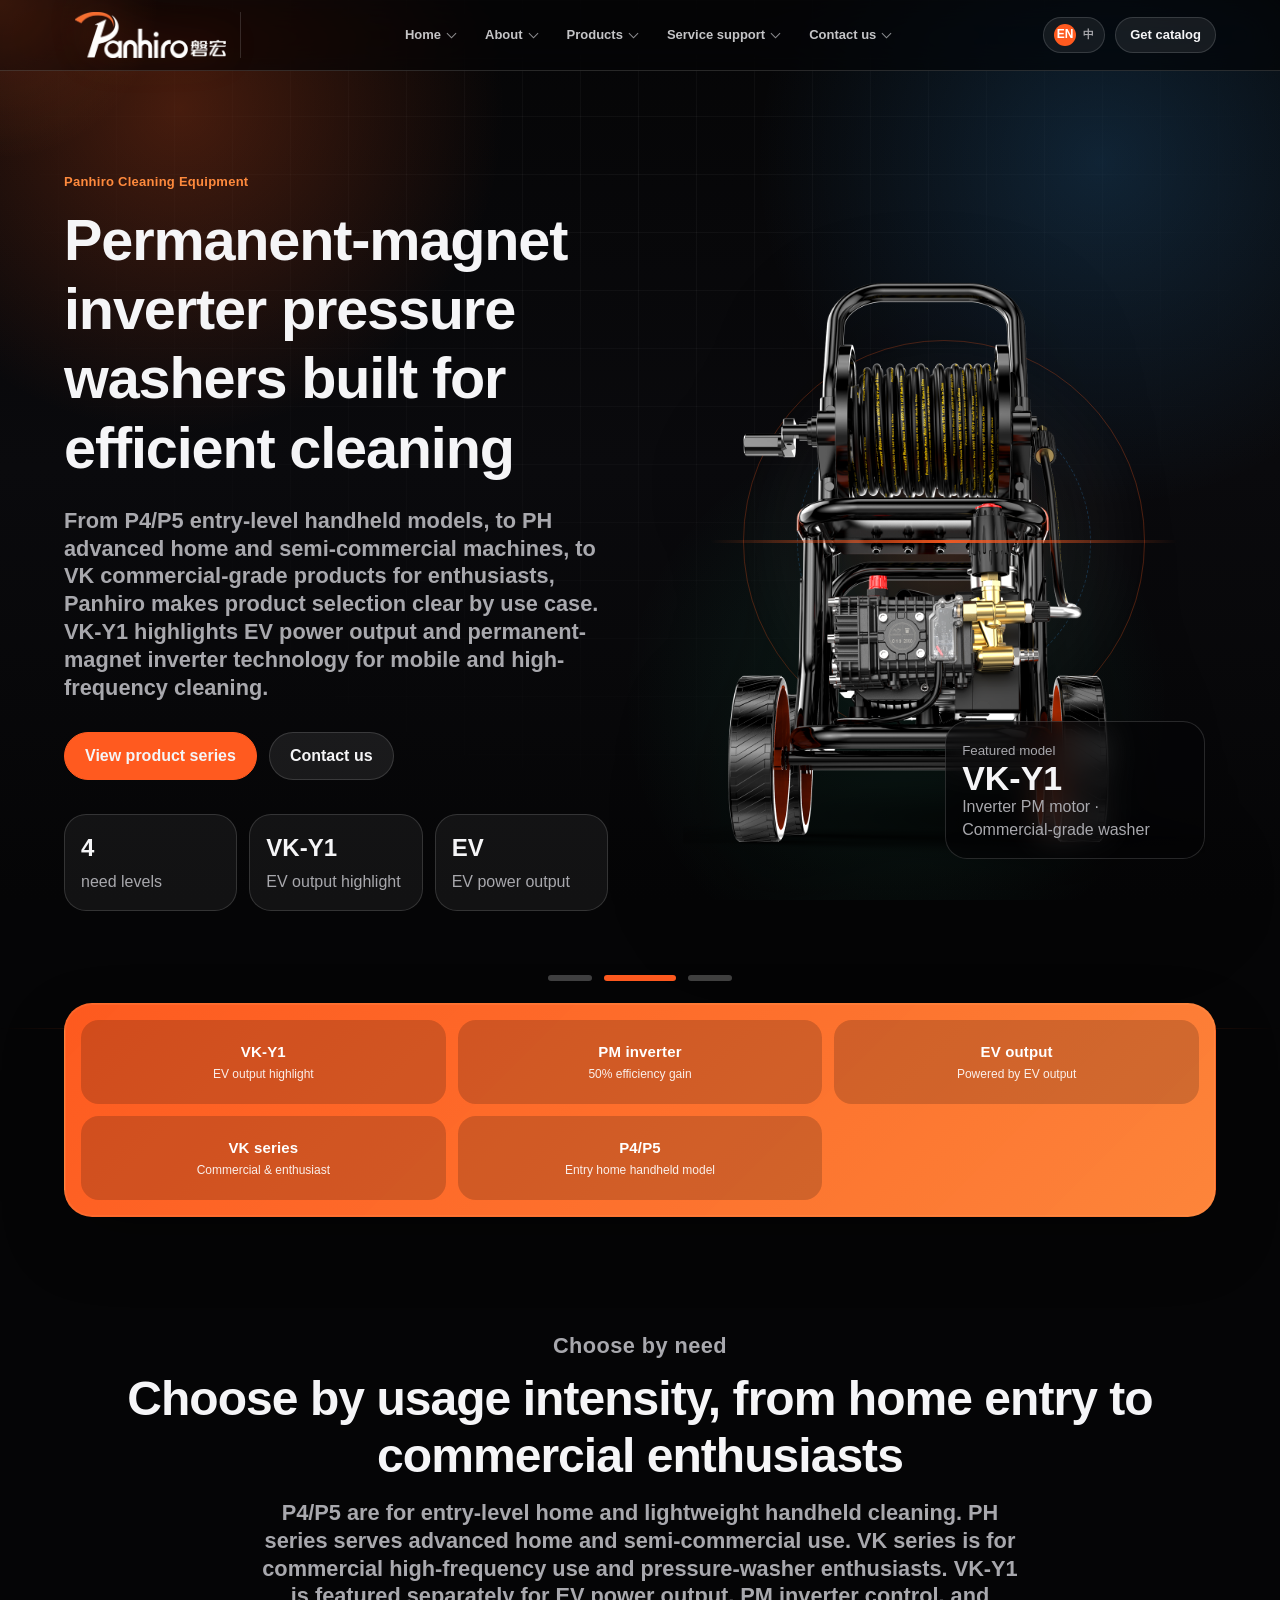
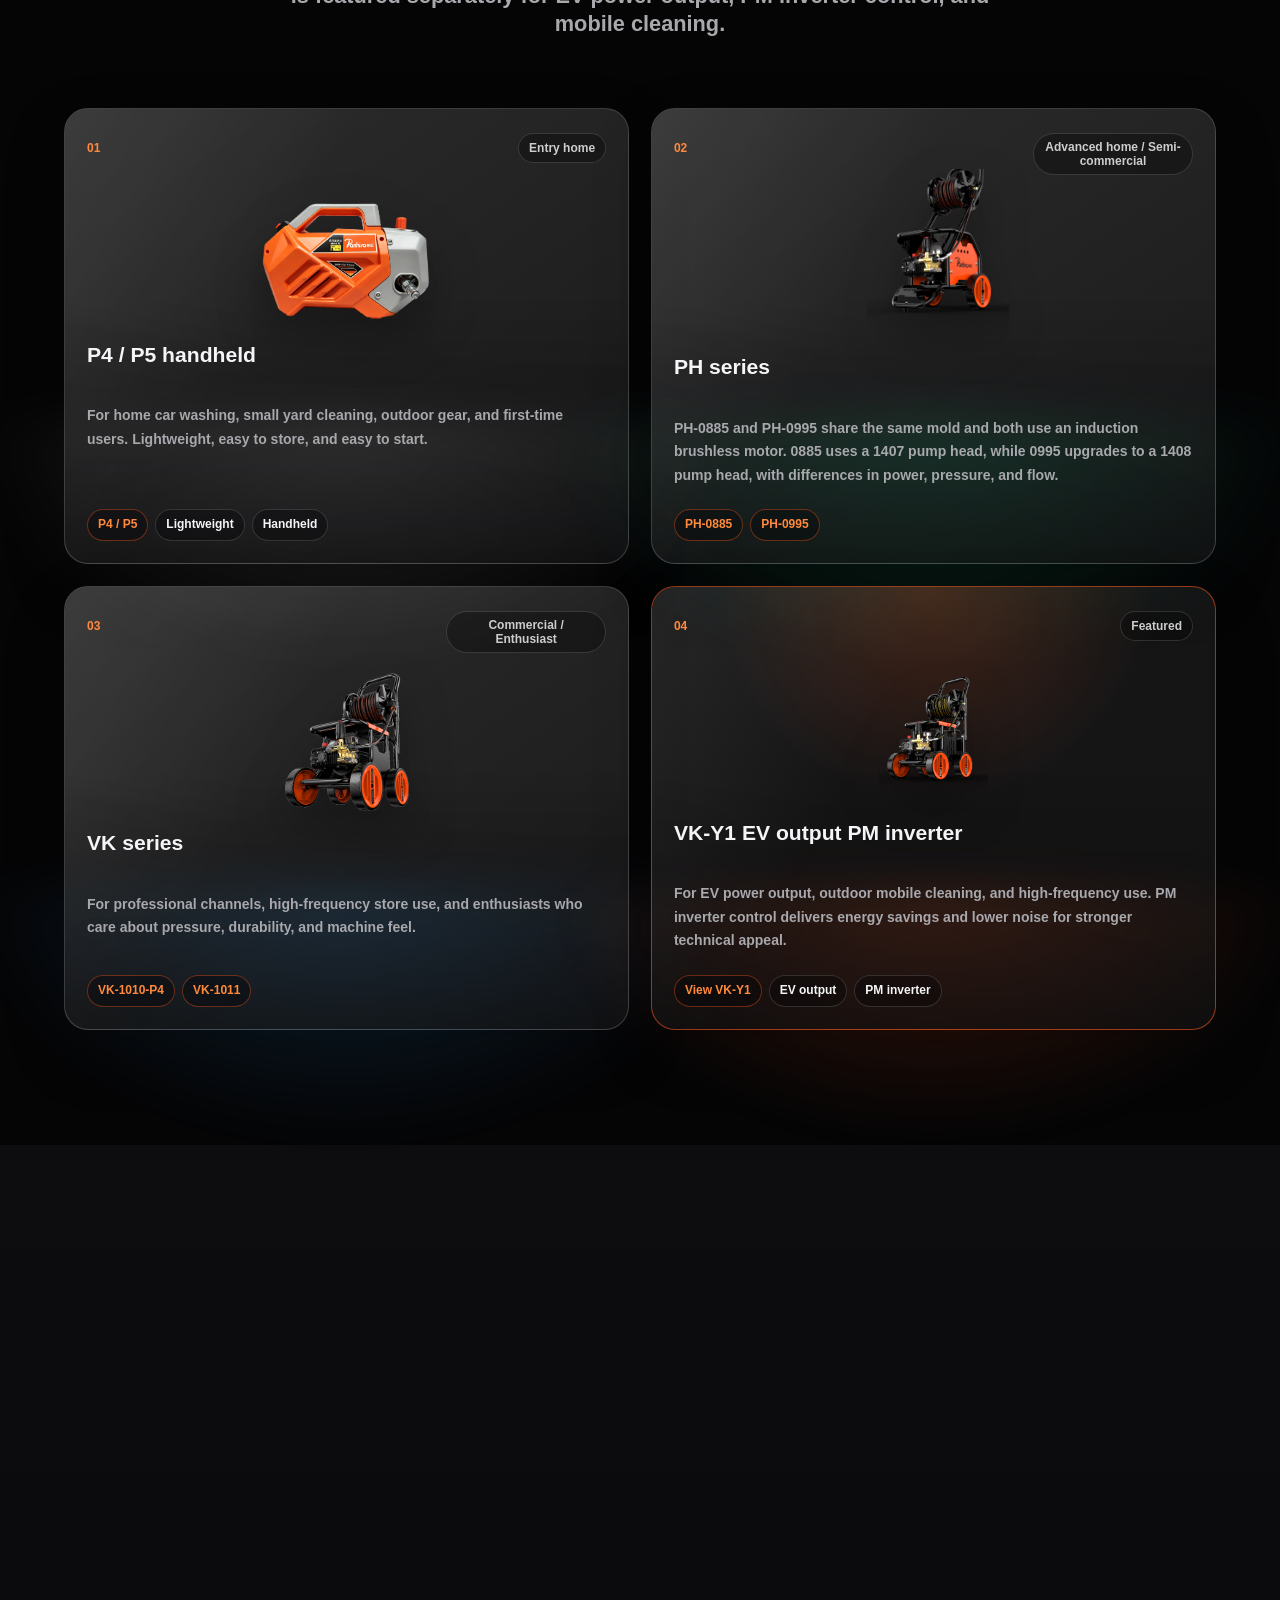
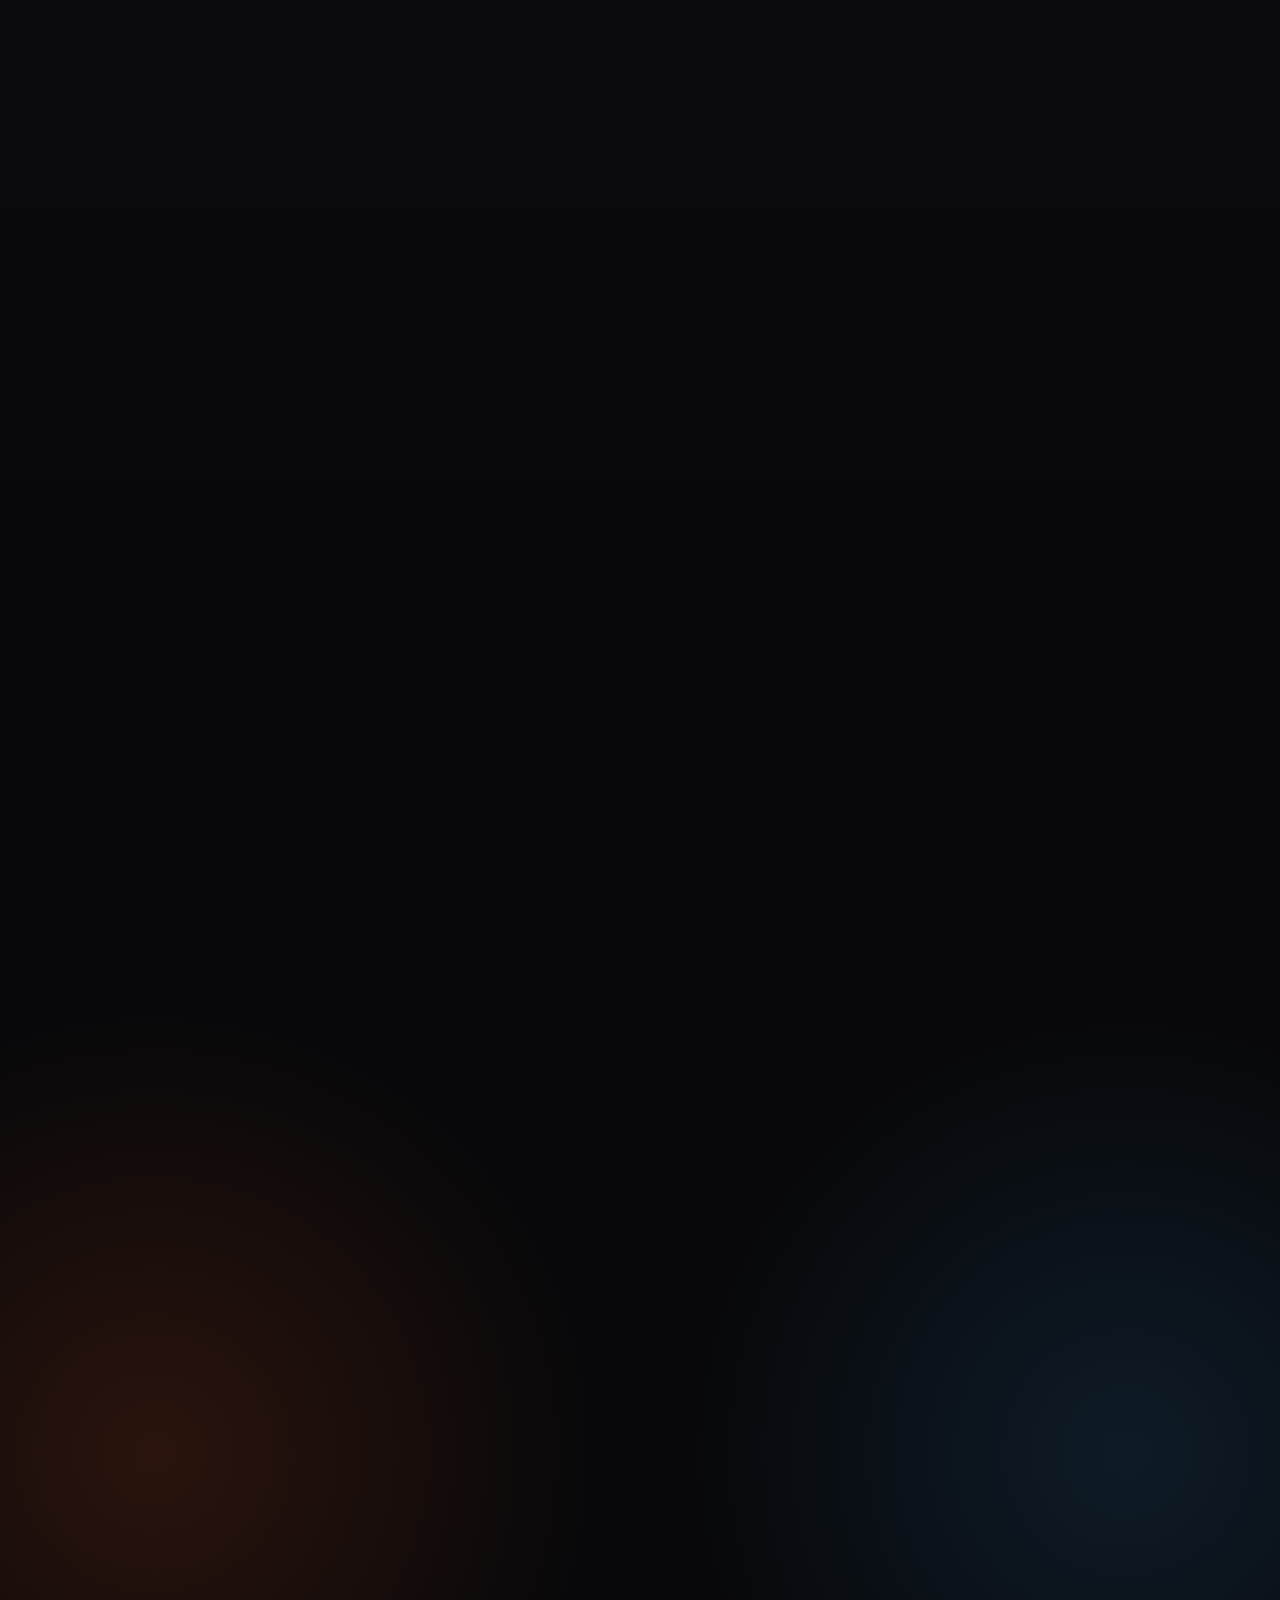
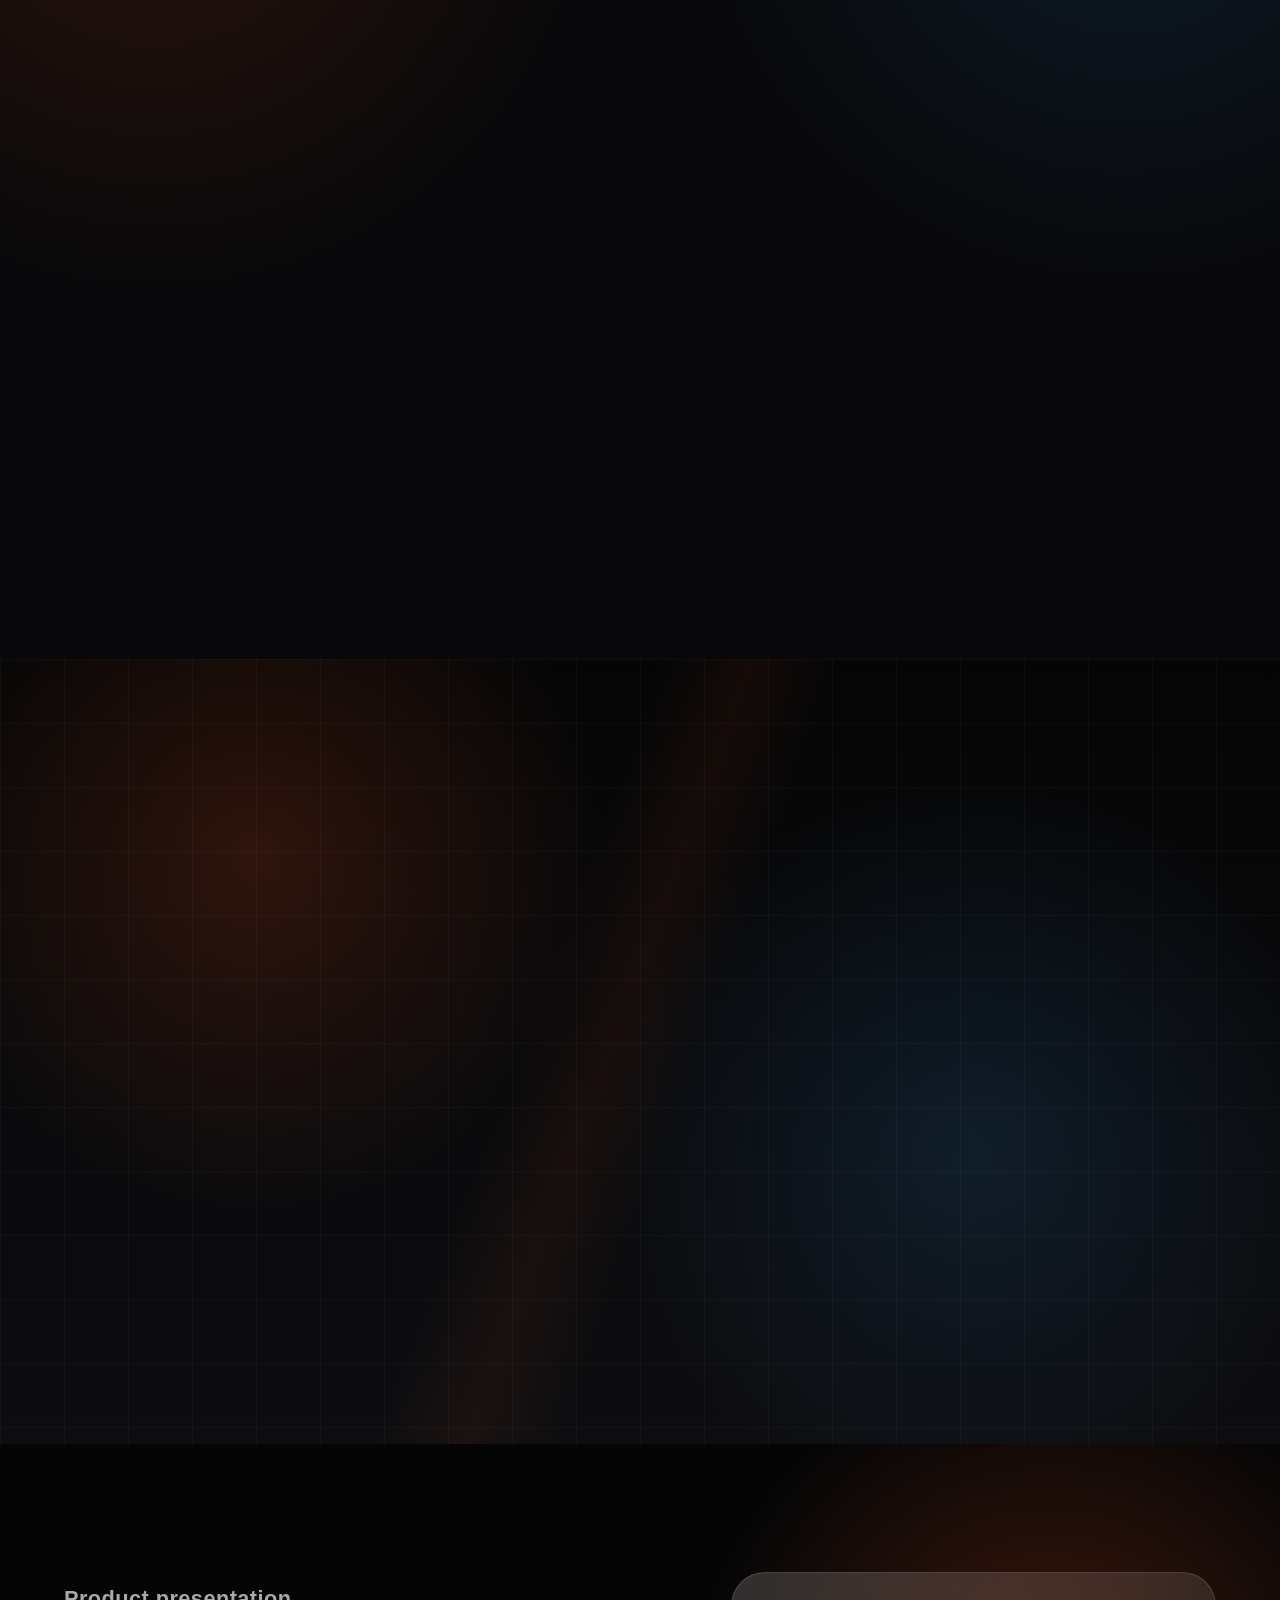
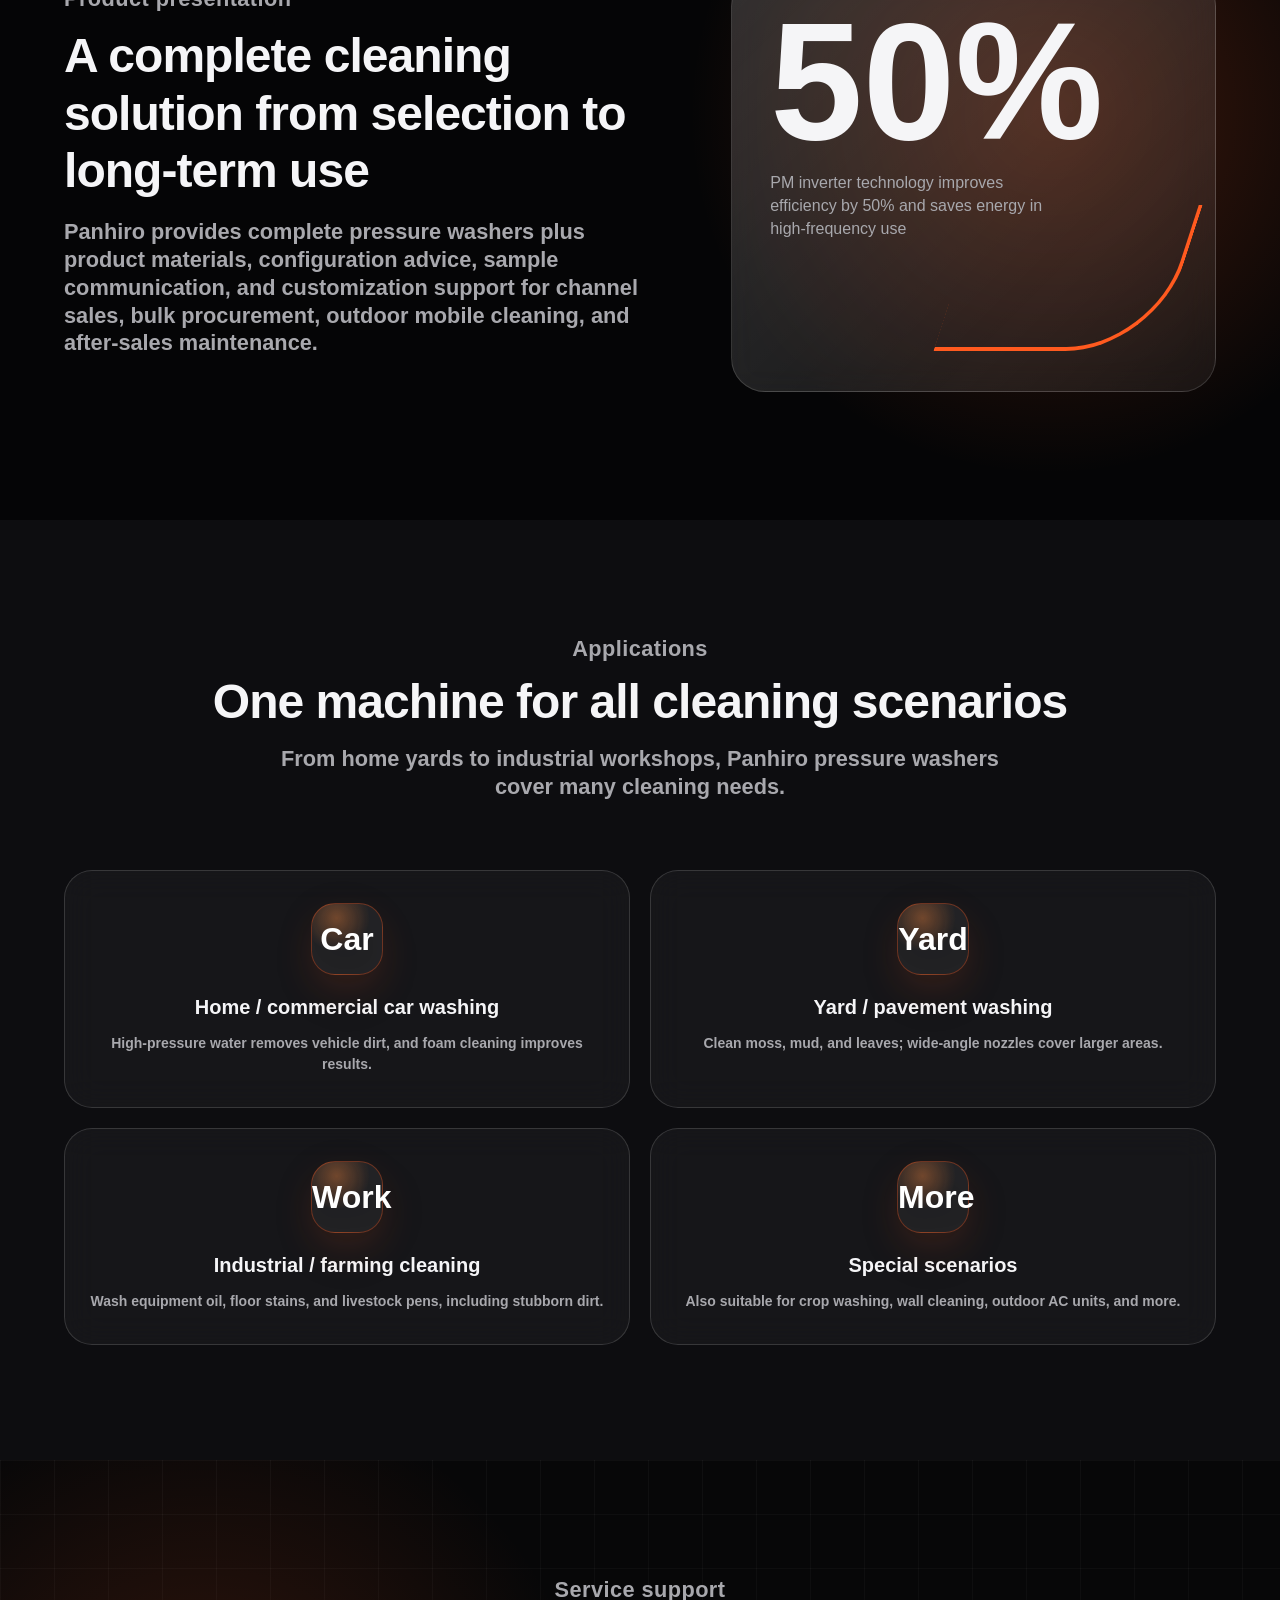
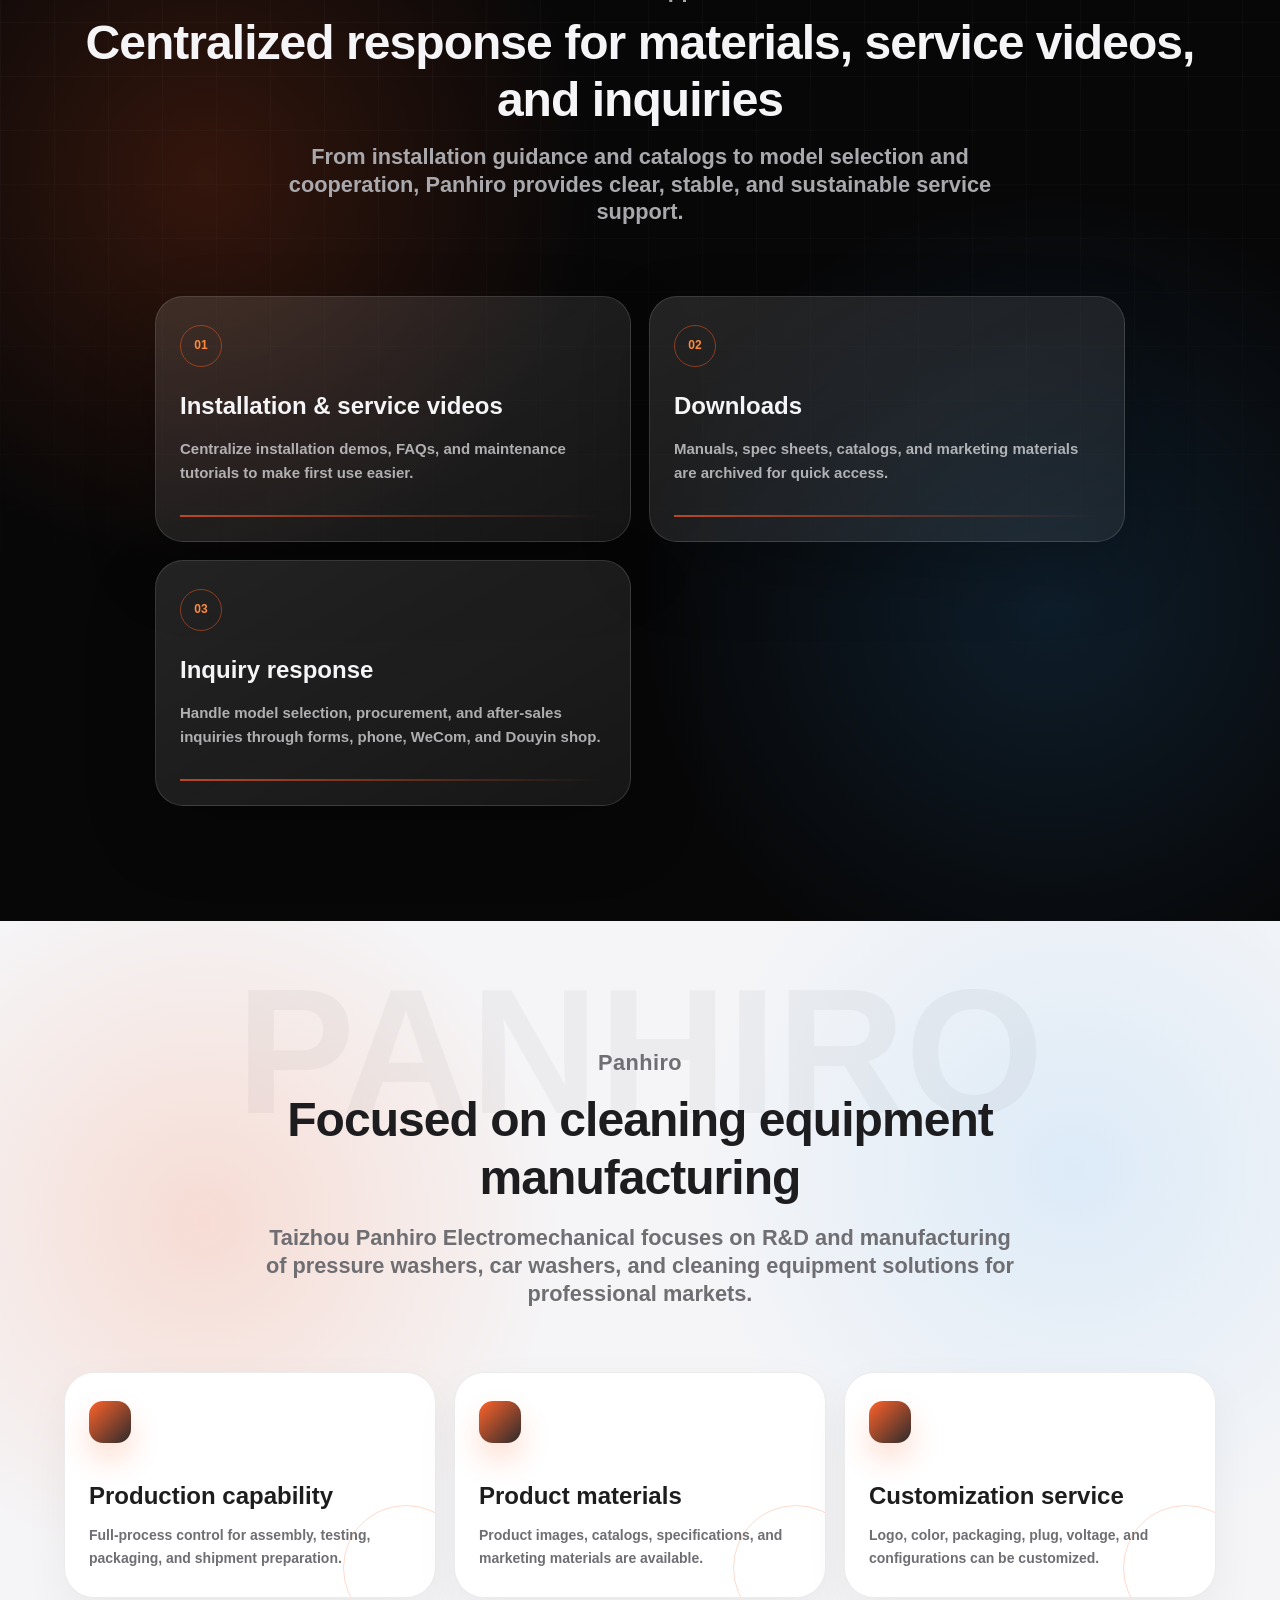
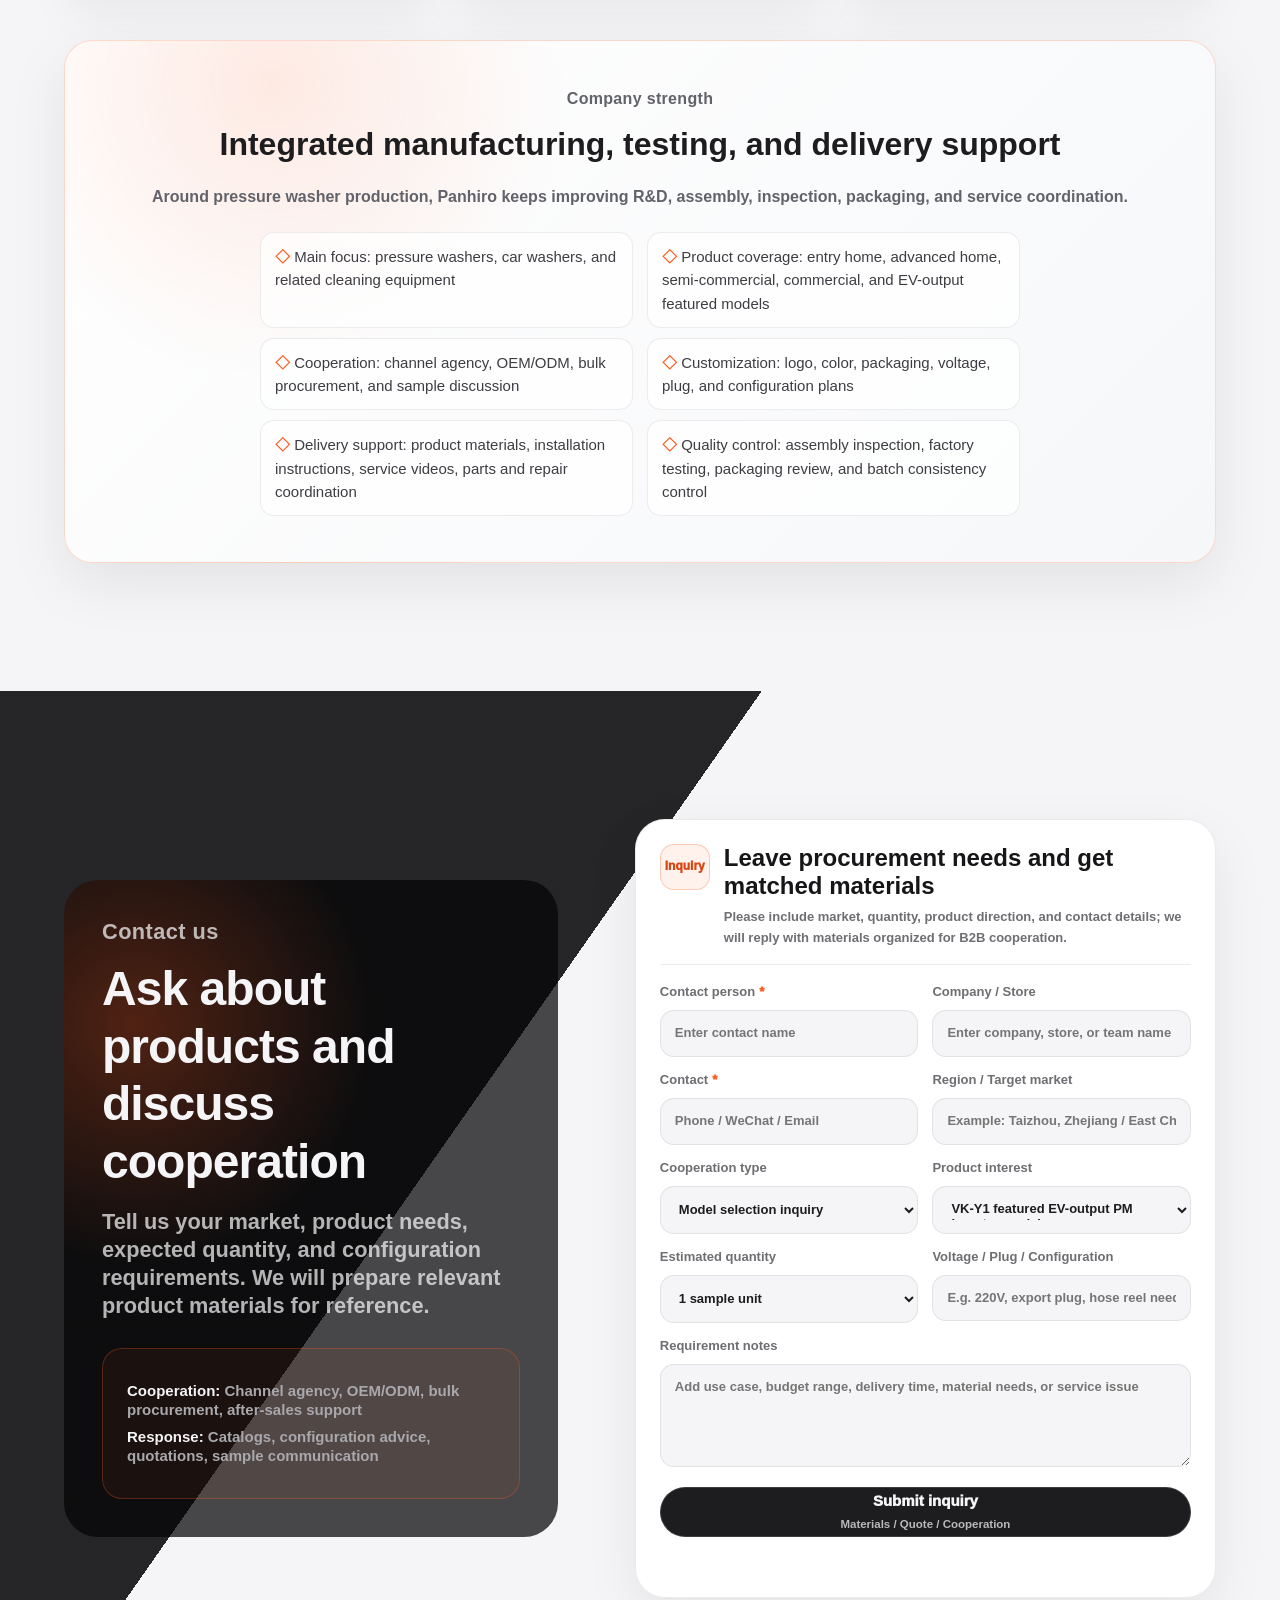
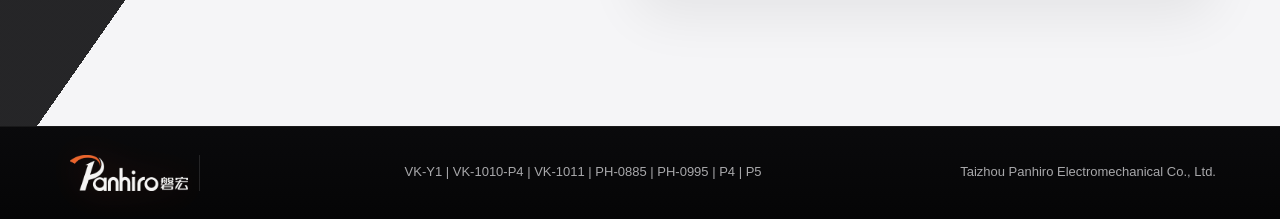
==== commit 88eca54d: "Improve Panhiro SEO pages" ====
--- a/index.html
+++ b/index.html
@@ -1,4 +1,4 @@
-﻿<!doctype html>
+<!doctype html>
 <html lang="zh-CN">
   <head>
     <meta charset="UTF-8" />
@@ -8,7 +8,10 @@
       name="description"
       content="磐宏（Panhiro）高压清洗机覆盖入门家用手提款、高级家用与半商用 PH 系列、商用级 VK 系列，并以 VK-Y1 永磁变频外放电机型作为主推产品。"
     />
-    <link rel="canonical" href="https://panhiro-pro.pages.dev/" />
+    <link rel="canonical" href="https://www.panhiro.top/" />
+    <link rel="alternate" hreflang="zh-CN" href="https://www.panhiro.top/" />
+    <link rel="alternate" hreflang="en" href="https://www.panhiro.top/en/" />
+    <link rel="alternate" hreflang="x-default" href="https://www.panhiro.top/" />
     <meta property="og:type" content="website" />
     <meta property="og:site_name" content="磐宏清洗设备" />
     <meta property="og:locale" content="zh_CN" />
@@ -17,8 +20,8 @@
       property="og:description"
       content="磐宏（Panhiro）高压清洗机覆盖入门家用手提款、高级家用与半商用 PH 系列、商用级 VK 系列，并以 VK-Y1 永磁变频外放电机型作为主推产品。"
     />
-    <meta property="og:url" content="https://panhiro-pro.pages.dev/" />
-    <meta property="og:image" content="https://panhiro-pro.pages.dev/panhiro-brand-preview.png" />
+    <meta property="og:url" content="https://www.panhiro.top/" />
+    <meta property="og:image" content="https://www.panhiro.top/panhiro-brand-preview.png" />
     <meta property="og:image:width" content="1440" />
     <meta property="og:image:height" content="1200" />
     <meta name="twitter:card" content="summary_large_image" />
@@ -27,11 +30,42 @@
       name="twitter:description"
       content="磐宏（Panhiro）高压清洗机覆盖入门家用手提款、高级家用与半商用 PH 系列、商用级 VK 系列，并以 VK-Y1 永磁变频外放电机型作为主推产品。"
     />
-    <meta name="twitter:image" content="https://panhiro-pro.pages.dev/panhiro-brand-preview.png" />
+    <meta name="twitter:image" content="https://www.panhiro.top/panhiro-brand-preview.png" />
     <link rel="icon" href="./favicon.ico" sizes="any" />
     <link rel="apple-touch-icon" href="./apple-touch-icon.png" />
-    <link rel="stylesheet" href="./styles.css" />
-    <link rel="stylesheet" href="./mobile.css" media="(max-width: 680px)" />
+    <link rel="stylesheet" href="./styles.css?v=20260604-1" />
+    <link rel="stylesheet" href="./mobile.css?v=20260604-1" media="(max-width: 680px)" />
+    <script type="application/ld+json">
+      {
+        "@context": "https://schema.org",
+        "@graph": [
+          {
+            "@type": "Organization",
+            "@id": "https://www.panhiro.top/#organization",
+            "name": "Panhiro Cleaning Equipment",
+            "alternateName": "Taizhou Panhong Electromechanical Co., Ltd.",
+            "url": "https://www.panhiro.top/",
+            "logo": "https://www.panhiro.top/assets/panhiro-logo-hd.png",
+            "contactPoint": {
+              "@type": "ContactPoint",
+              "telephone": "+86-13197228342",
+              "contactType": "sales",
+              "areaServed": "Worldwide",
+              "availableLanguage": ["Chinese", "English"]
+            }
+          },
+          {
+            "@type": "WebSite",
+            "@id": "https://www.panhiro.top/#website",
+            "url": "https://www.panhiro.top/",
+            "name": "Panhiro Cleaning Equipment",
+            "publisher": {
+              "@id": "https://www.panhiro.top/#organization"
+            }
+          }
+        ]
+      }
+    </script>
   </head>
   <body>
     <div class="cursor-glow" aria-hidden="true"></div>
@@ -712,9 +746,9 @@
           <span>快速联系</span>
           <button type="button" data-contact-close aria-label="收起联系方式">×</button>
         </div>
-        <a class="contact-phone" href="tel:13197228342">
+        <a class="contact-phone" href="tel:+8613197228342">
           <small>电话咨询</small>
-          <strong>13197228342</strong>
+          <strong>+86 13197228342</strong>
         </a>
         <div class="contact-qr-grid">
           <div class="contact-qr-card">
@@ -754,7 +788,7 @@
       </div>
     </div>
 
-    <script src="./script.js"></script>
-    <script src="./inquiry.js"></script>
+    <script src="./script.js?v=20260604-1"></script>
+    <script src="./inquiry.js?v=20260604-1"></script>
   </body>
 </html>
--- a/styles.css
+++ b/styles.css
@@ -2699,6 +2699,12 @@
   filter: saturate(1.08) brightness(1.04);
 }
 
+.contact-float.is-language-collapsed {
+  opacity: 0;
+  pointer-events: none;
+  transform: translate3d(calc(100% + 42px), var(--contact-shift), 0) scale(var(--contact-scale));
+}
+
 .contact-float-toggle {
   position: relative;
   display: grid;
@@ -5974,3 +5980,12 @@
 .strength-list li::before {
   content: "◇ ";
 }
+.inquiry-honey {
+  position: absolute;
+  left: -9999px;
+  width: 1px;
+  height: 1px;
+  overflow: hidden;
+  opacity: 0;
+  pointer-events: none;
+}
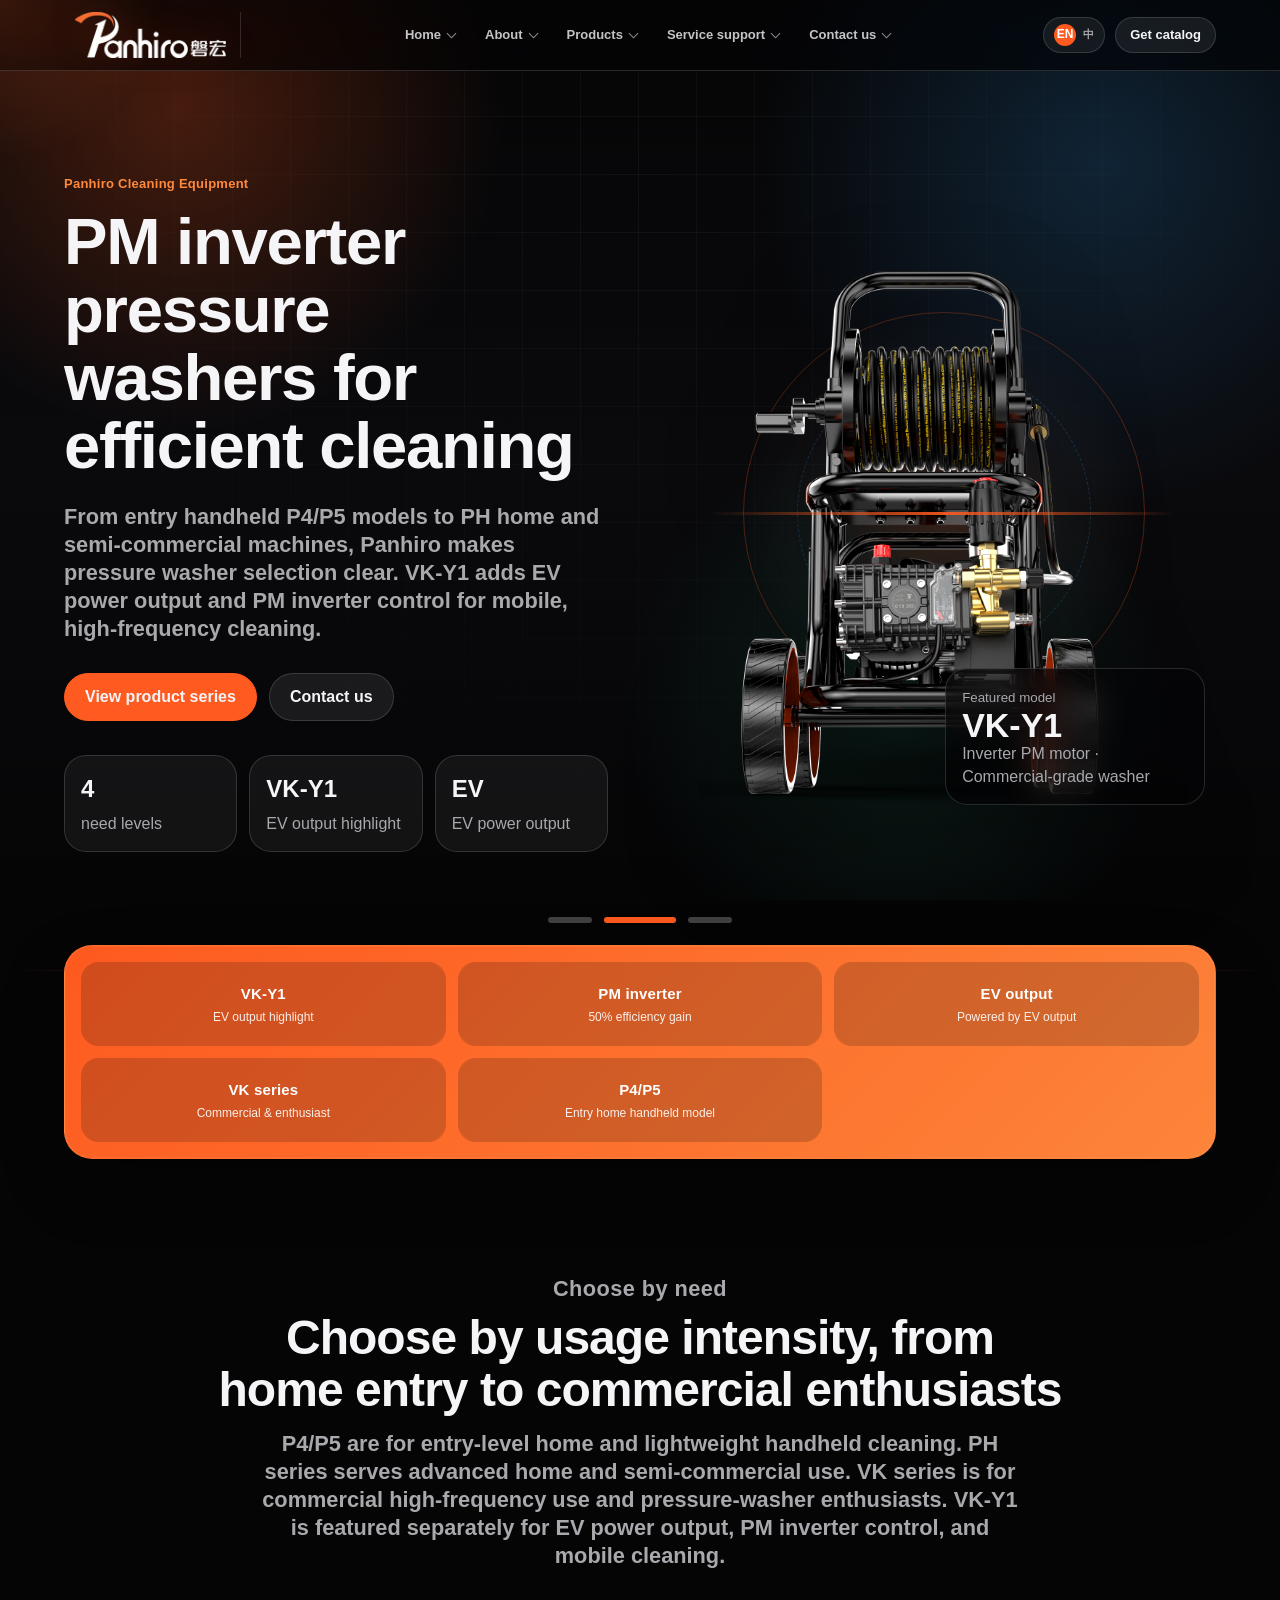
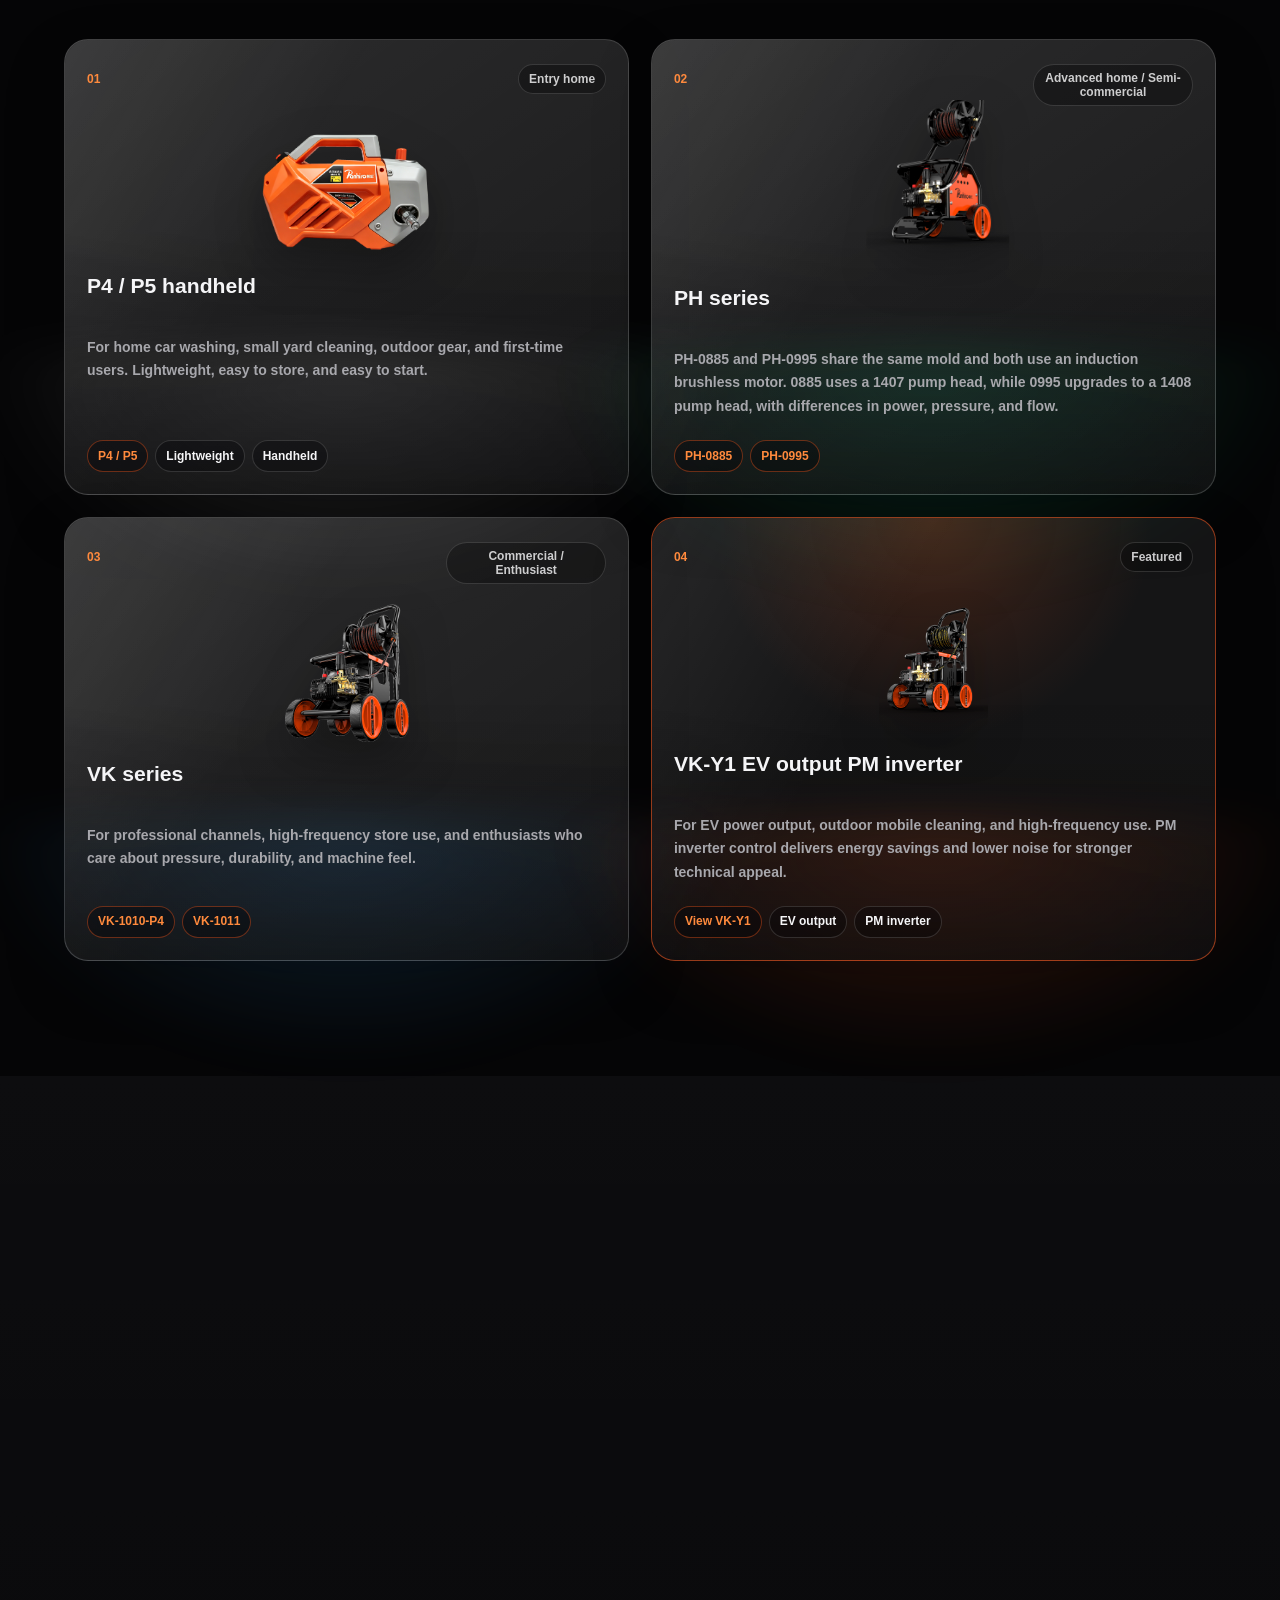
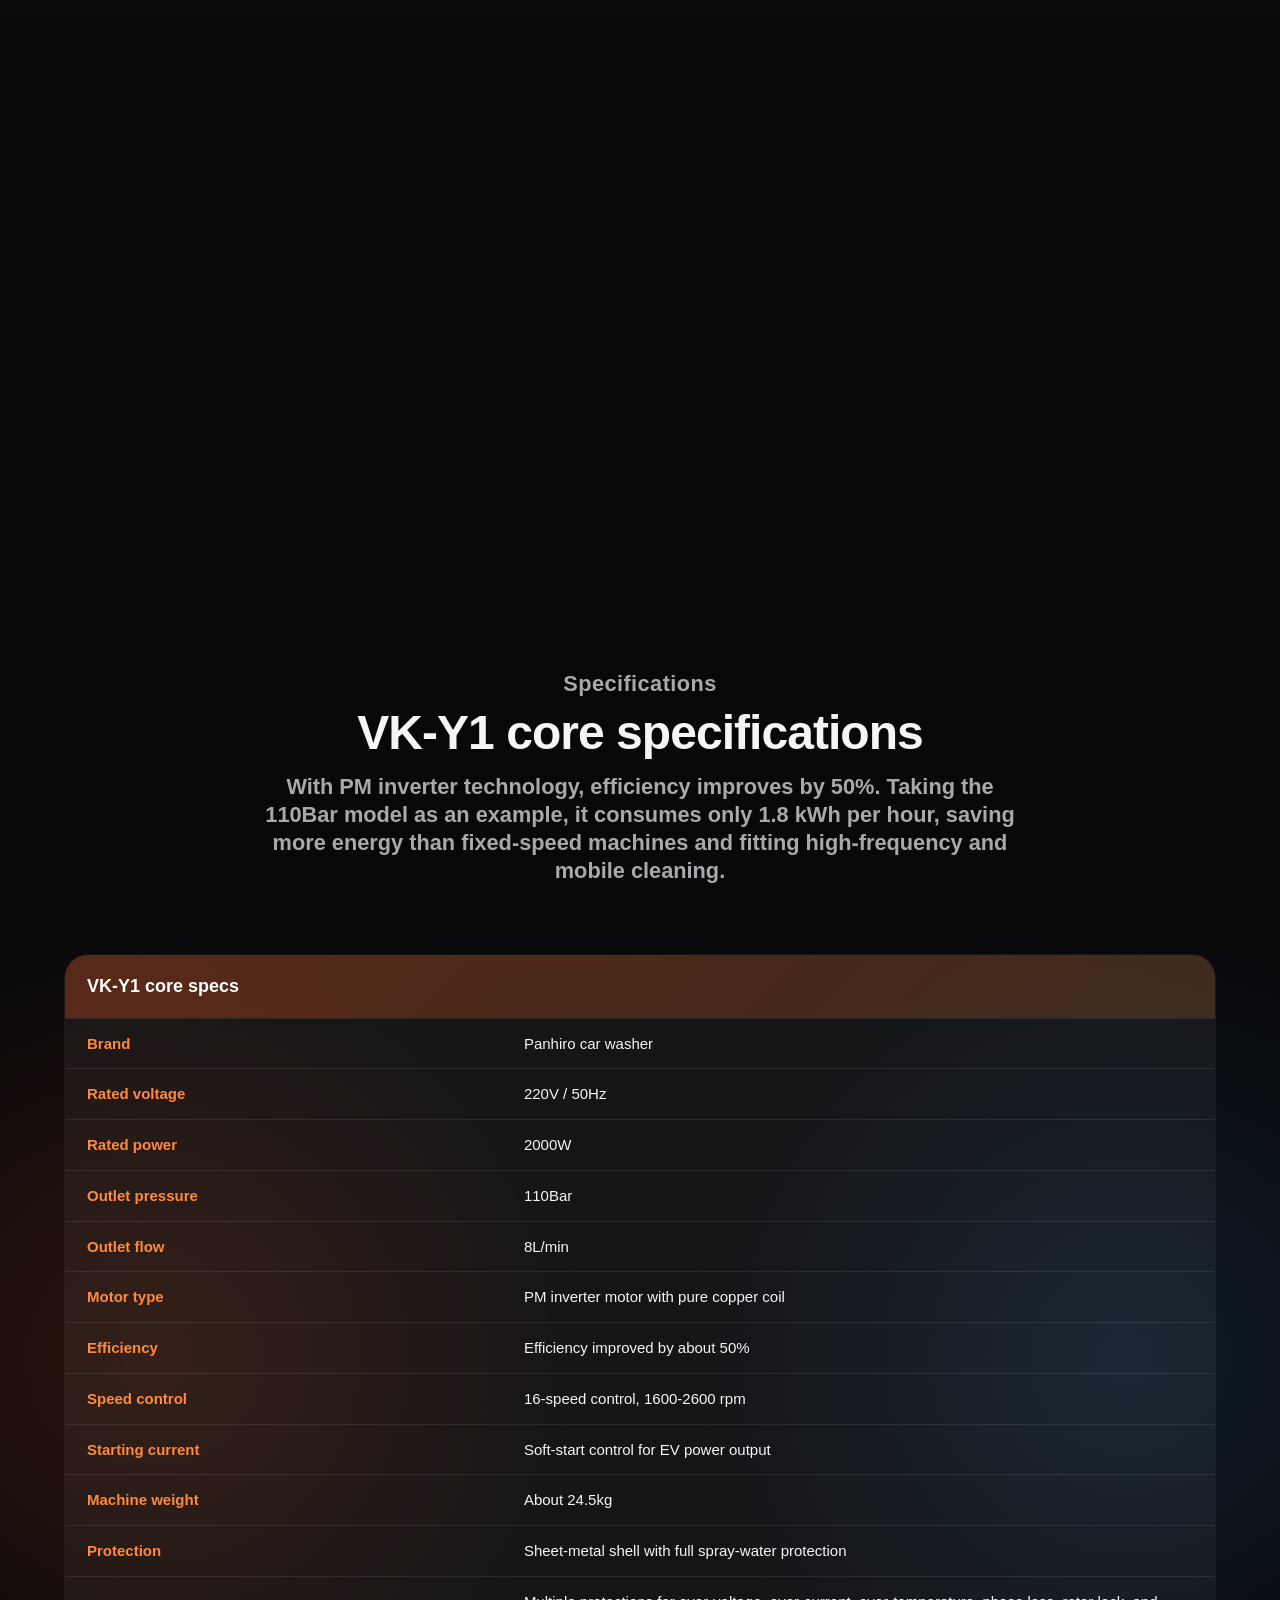
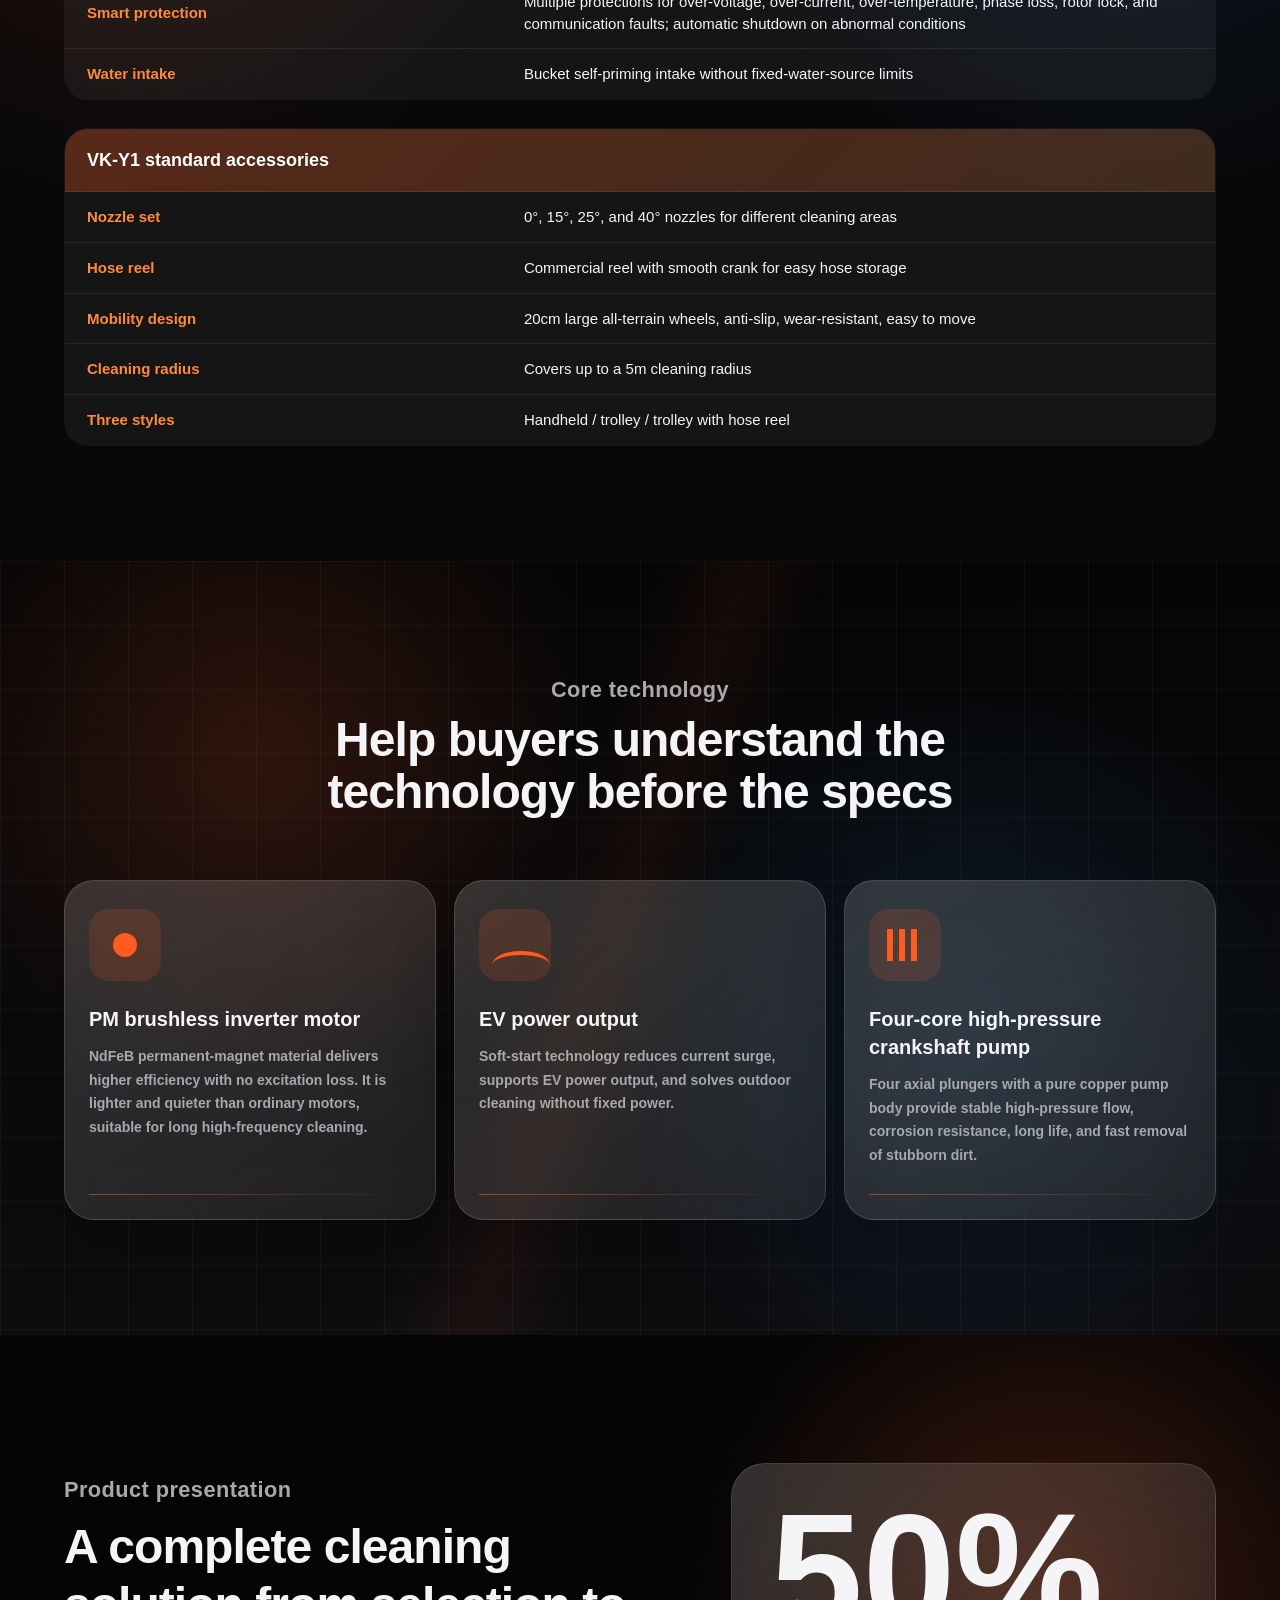
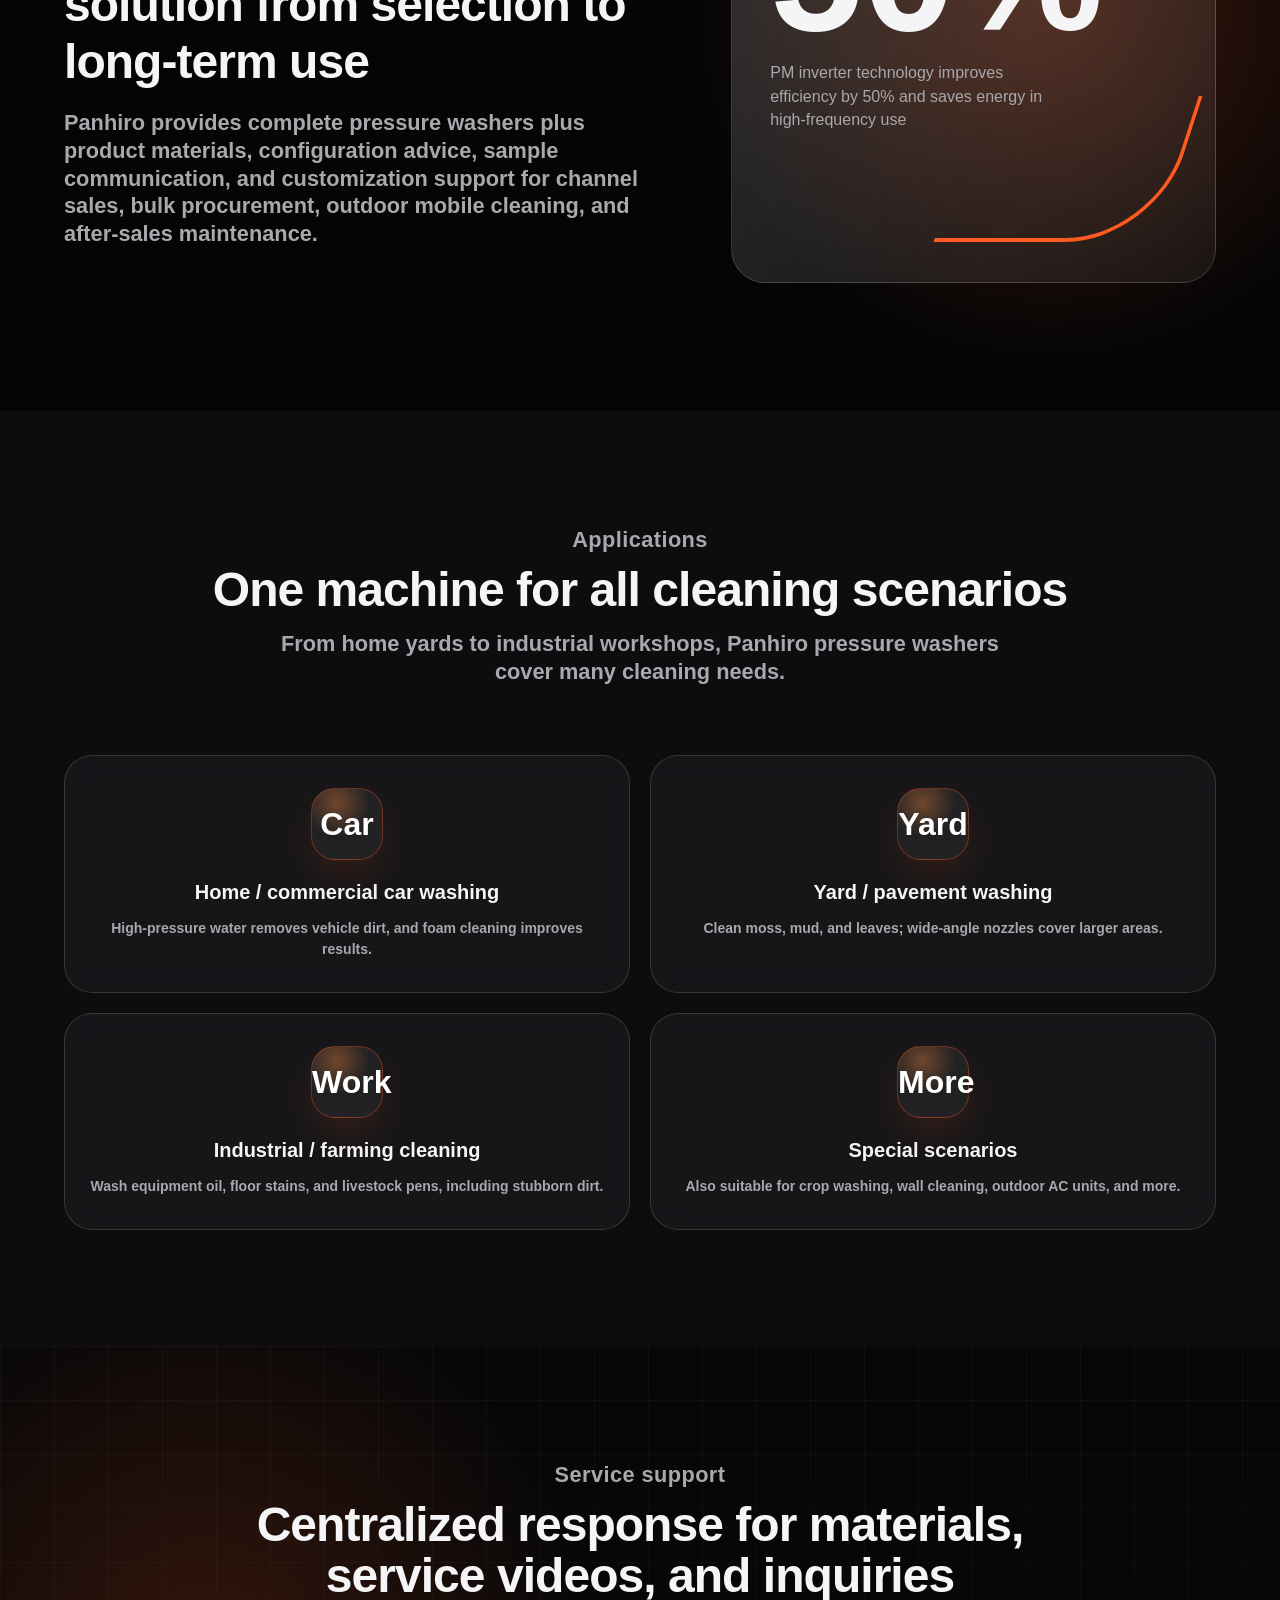
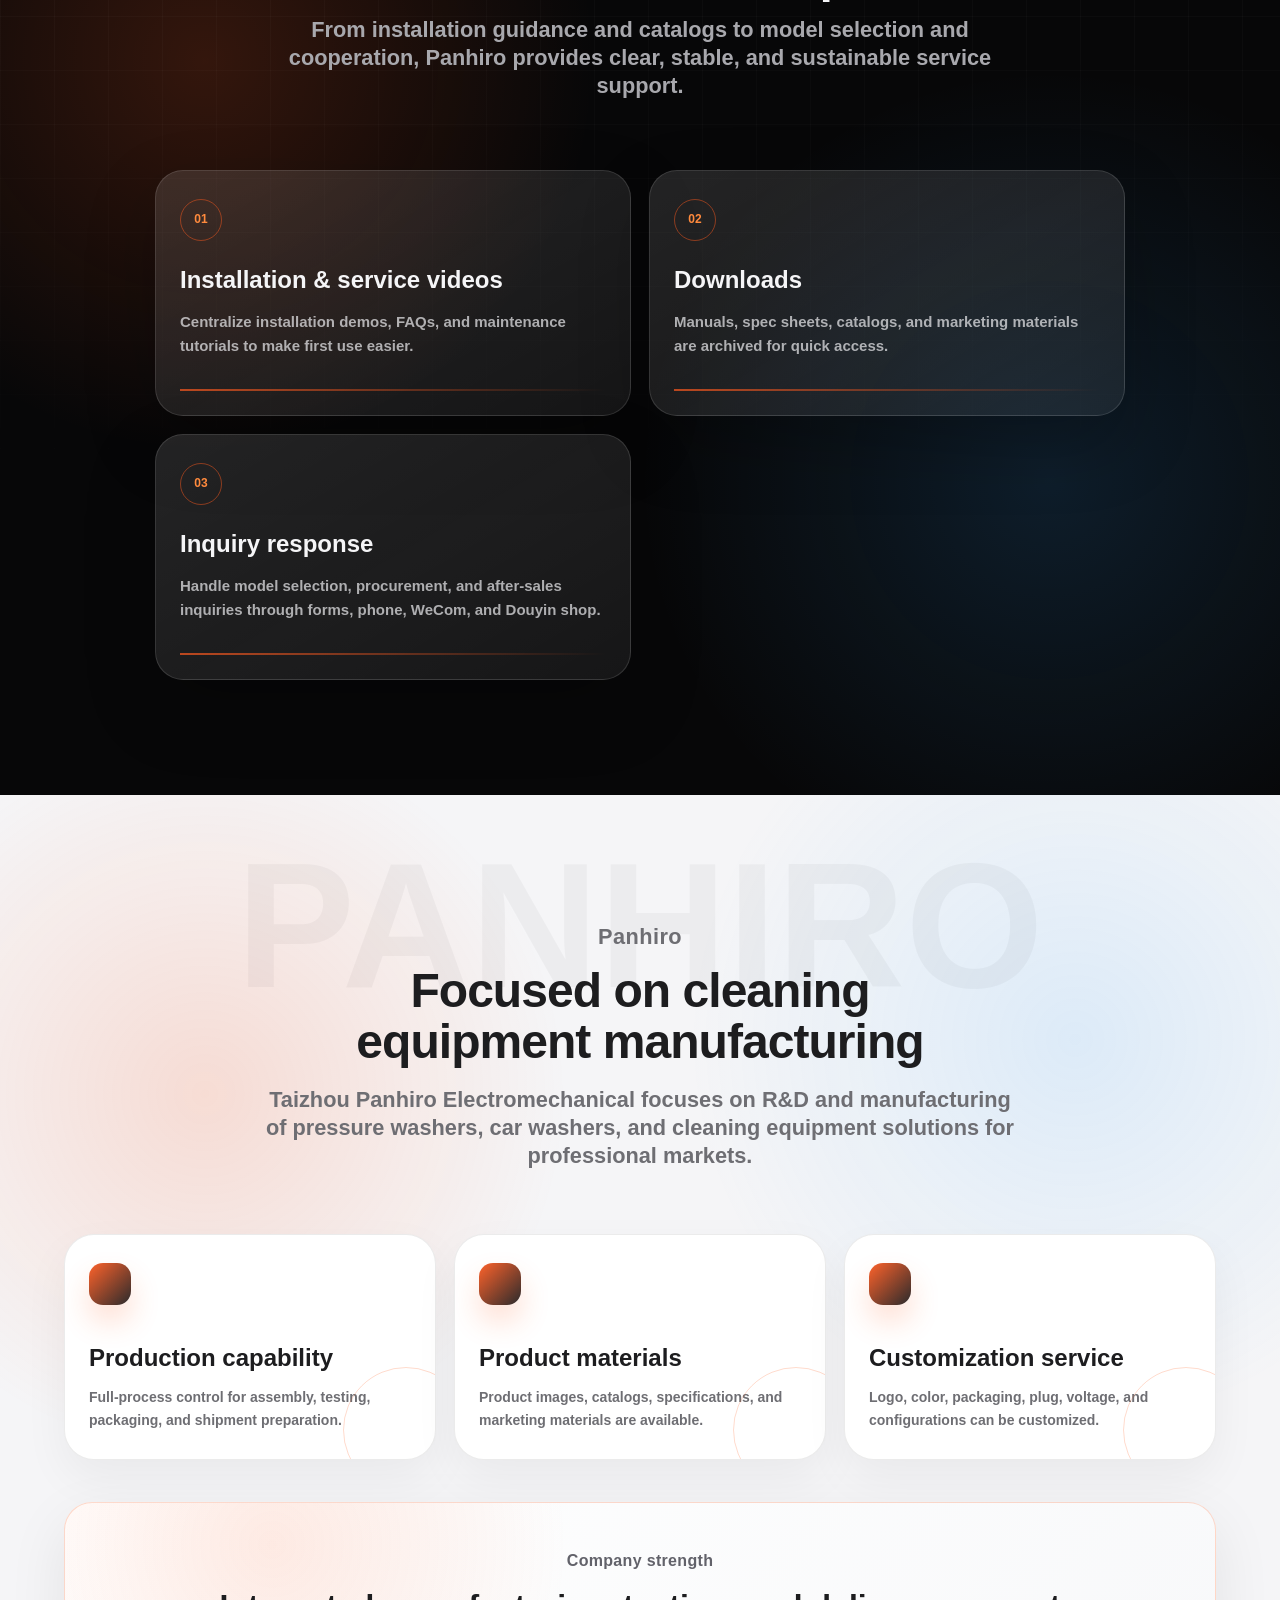
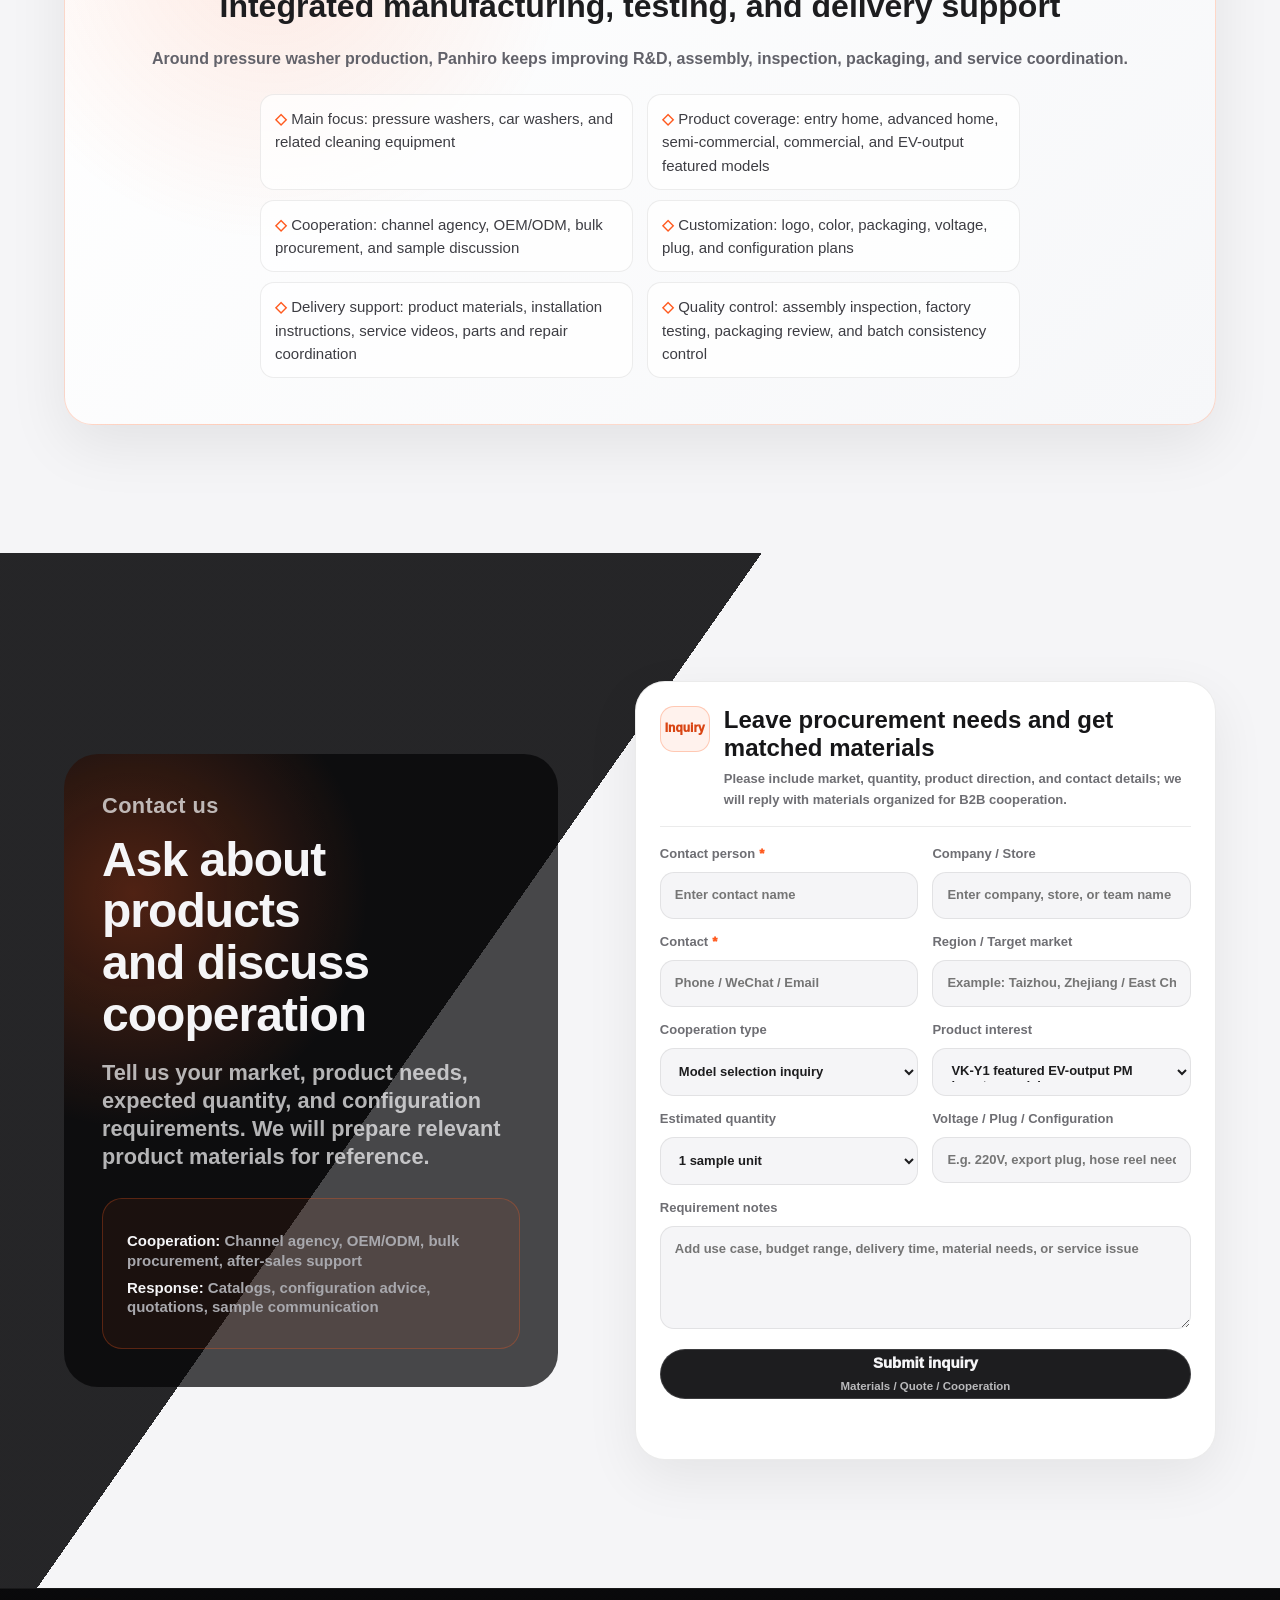
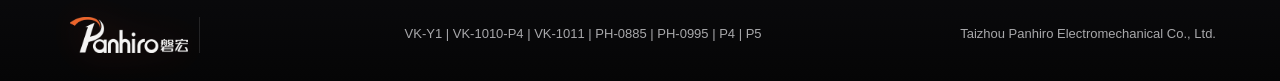
==== commit 97c8329e: "Improve English SEO and layout" ====
--- a/index.html
+++ b/index.html
@@ -1,34 +1,33 @@
 <!doctype html>
-<html lang="zh-CN">
+<html lang="en">
   <head>
     <meta charset="UTF-8" />
     <meta name="viewport" content="width=device-width, initial-scale=1.0" />
-    <title>磐宏清洗设备 | 永磁变频高压清洗机制造商</title>
+    <title>Panhiro Pressure Washer Manufacturer | EV Powered and Commercial Cleaning Machines</title>
     <meta
       name="description"
-      content="磐宏（Panhiro）高压清洗机覆盖入门家用手提款、高级家用与半商用 PH 系列、商用级 VK 系列，并以 VK-Y1 永磁变频外放电机型作为主推产品。"
+      content="Panhiro manufactures pressure washers for home, semi-commercial, commercial, and EV powered mobile cleaning use, including VK-Y1, VK-1011, PH-0995, PH-0885, P4 and P5."
     />
     <link rel="canonical" href="https://www.panhiro.top/" />
-    <link rel="alternate" hreflang="zh-CN" href="https://www.panhiro.top/" />
-    <link rel="alternate" hreflang="en" href="https://www.panhiro.top/en/" />
+    <link rel="alternate" hreflang="en" href="https://www.panhiro.top/" />
     <link rel="alternate" hreflang="x-default" href="https://www.panhiro.top/" />
     <meta property="og:type" content="website" />
-    <meta property="og:site_name" content="磐宏清洗设备" />
-    <meta property="og:locale" content="zh_CN" />
-    <meta property="og:title" content="磐宏清洗设备 | 永磁变频高压清洗机制造商" />
+    <meta property="og:site_name" content="Panhiro Cleaning Equipment" />
+    <meta property="og:locale" content="en_US" />
+    <meta property="og:title" content="Panhiro Pressure Washer Manufacturer | EV Powered and Commercial Cleaning Machines" />
     <meta
       property="og:description"
-      content="磐宏（Panhiro）高压清洗机覆盖入门家用手提款、高级家用与半商用 PH 系列、商用级 VK 系列，并以 VK-Y1 永磁变频外放电机型作为主推产品。"
+      content="Panhiro manufactures pressure washers for home, semi-commercial, commercial, and EV powered mobile cleaning use, including VK-Y1, VK-1011, PH-0995, PH-0885, P4 and P5."
     />
     <meta property="og:url" content="https://www.panhiro.top/" />
     <meta property="og:image" content="https://www.panhiro.top/panhiro-brand-preview.png" />
     <meta property="og:image:width" content="1440" />
     <meta property="og:image:height" content="1200" />
     <meta name="twitter:card" content="summary_large_image" />
-    <meta name="twitter:title" content="磐宏清洗设备 | 永磁变频高压清洗机制造商" />
+    <meta name="twitter:title" content="Panhiro Pressure Washer Manufacturer | EV Powered and Commercial Cleaning Machines" />
     <meta
       name="twitter:description"
-      content="磐宏（Panhiro）高压清洗机覆盖入门家用手提款、高级家用与半商用 PH 系列、商用级 VK 系列，并以 VK-Y1 永磁变频外放电机型作为主推产品。"
+      content="Panhiro manufactures pressure washers for home, semi-commercial, commercial, and EV powered mobile cleaning use, including VK-Y1, VK-1011, PH-0995, PH-0885, P4 and P5."
     />
     <meta name="twitter:image" content="https://www.panhiro.top/panhiro-brand-preview.png" />
     <link rel="icon" href="./favicon.ico" sizes="any" />
--- a/styles.css
+++ b/styles.css
@@ -570,6 +570,63 @@
   animation-delay: 660ms;
 }
 
+html[lang="en"] .launch-stage {
+  min-height: min(720px, calc(100vh - 32px));
+}
+
+html[lang="en"] .launch-brand img {
+  width: clamp(170px, 18vw, 300px);
+}
+
+html[lang="en"] .launch-brand span {
+  max-width: 330px;
+  line-height: 1.28;
+  letter-spacing: 0.18em;
+}
+
+html[lang="en"] .launch-machine {
+  width: min(56vw, 580px);
+}
+
+html[lang="en"] .launch-copy {
+  bottom: clamp(32px, 6vh, 70px);
+  width: min(900px, calc(100vw - 56px));
+}
+
+html[lang="en"] .launch-copy p {
+  letter-spacing: 0.26em;
+}
+
+html[lang="en"] .launch-copy h2 {
+  font-size: clamp(42px, 5.7vw, 78px);
+  line-height: 0.96;
+}
+
+html[lang="en"] .launch-copy h2 span {
+  white-space: normal;
+}
+
+html[lang="en"] .launch-copy > span {
+  font-size: clamp(14px, 1.45vw, 18px);
+}
+
+html[lang="en"] .hero h1 {
+  font-size: clamp(48px, 5.1vw, 74px);
+  line-height: 1.04;
+}
+
+html[lang="en"] .hero-copy {
+  max-width: 680px;
+}
+
+html[lang="en"] .section-heading h2,
+html[lang="en"] .flagship-copy h2,
+html[lang="en"] .company-hero h2,
+html[lang="en"] .contact-copy h2 {
+  line-height: 1.08;
+  text-wrap: balance;
+}
+
 .nav {
   position: sticky;
   top: 0;
--- a/mobile.css
+++ b/mobile.css
@@ -29,33 +29,91 @@
     linear-gradient(#050506, #08080a 48%, #050506);
 }
 
+html[lang="en"] .launch-stage {
+  width: 100%;
+  min-height: 100dvh;
+  padding: 72px 16px 92px;
+  align-content: center;
+}
+
+html[lang="en"] .launch-brand {
+  top: 72px;
+}
+
+html[lang="en"] .launch-brand img {
+  width: 132px;
+}
+
+html[lang="en"] .launch-machine {
+  width: min(92vw, 390px);
+  margin-top: -62px;
+}
+
+html[lang="en"] .launch-copy {
+  bottom: 70px;
+  width: calc(100vw - 28px);
+}
+
+html[lang="en"] .launch-copy p {
+  margin-bottom: 8px;
+  font-size: 10px;
+  letter-spacing: 0.26em;
+}
+
+html[lang="en"] .launch-copy h2 {
+  max-width: 340px;
+  gap: 3px;
+  font-size: clamp(31px, 9.2vw, 38px);
+  line-height: 1;
+}
+
+html[lang="en"] .launch-copy h2 span {
+  white-space: normal;
+}
+
+html[lang="en"] .launch-copy > span {
+  max-width: 270px;
+  margin-top: 12px;
+  font-size: 12px;
+  line-height: 1.45;
+}
+
+html[lang="en"] .launch-meter {
+  bottom: 22px;
+}
+
 .nav {
   position: sticky;
   top: 0;
   z-index: 220;
   display: grid;
-  grid-template-columns: 1fr;
-  gap: 8px;
+  grid-template-columns: minmax(0, auto) minmax(112px, 1fr);
+  gap: 10px;
   align-items: center;
-  justify-content: stretch;
+  justify-content: space-between;
   width: 100%;
   max-width: 100vw;
   min-height: auto;
   overflow: visible;
-  padding: 10px 12px;
+  padding: 10px 14px;
   background:
-    linear-gradient(180deg, rgba(5, 5, 6, 0.96), rgba(5, 5, 6, 0.78)),
+    linear-gradient(180deg, rgba(5, 5, 6, 0.98), rgba(5, 5, 6, 0.86)),
     rgba(5, 5, 6, 0.9);
   border-bottom: 1px solid rgba(255, 255, 255, 0.08);
   backdrop-filter: blur(16px);
 }
 
 .nav-logo {
-  width: 116px;
+  width: 126px;
   min-width: 0;
-  flex: 0 1 116px;
-  min-height: 42px;
+  min-height: 44px;
   padding: 8px 10px;
+  border: 1px solid rgba(255, 255, 255, 0.13);
+  border-radius: 999px;
+  background:
+    linear-gradient(145deg, rgba(255, 255, 255, 0.1), rgba(255, 255, 255, 0.035)),
+    rgba(8, 8, 10, 0.72);
+  box-shadow: 0 14px 34px rgba(0, 0, 0, 0.28);
 }
 
 .nav-logo img {
@@ -74,27 +132,35 @@
 .mobile-nav {
   position: static;
   display: block;
-  width: 100%;
+  justify-self: end;
+  width: auto;
   max-width: 100%;
 }
 
 .mobile-nav summary {
   display: inline-flex;
-  width: 100%;
+  width: auto;
   min-width: 0;
   max-width: 100%;
   min-height: 42px;
   align-items: center;
-  justify-content: center;
-  border: 1px solid rgba(255, 255, 255, 0.14);
-  border-radius: 999px;
-  background: rgba(255, 255, 255, 0.07);
-  padding: 0 18px;
+  justify-content: space-between;
+  gap: 9px;
+  border: 1px solid rgba(255, 138, 61, 0.32);
+  border-radius: 18px;
+  background:
+    linear-gradient(145deg, rgba(255, 90, 31, 0.22), rgba(255, 255, 255, 0.055)),
+    rgba(13, 13, 15, 0.9);
+  padding: 0 14px 0 16px;
   color: var(--text);
-  font-size: 14px;
+  font-size: 13px;
   font-weight: 900;
+  letter-spacing: 0;
   cursor: pointer;
   list-style: none;
+  box-shadow:
+    0 14px 34px rgba(0, 0, 0, 0.34),
+    0 0 0 1px rgba(255, 255, 255, 0.05) inset;
 }
 
 .mobile-nav summary::-webkit-details-marker {
@@ -103,9 +169,8 @@
 
 .mobile-nav summary::after {
   content: "";
-  width: 7px;
-  height: 7px;
-  margin-left: 8px;
+  width: 8px;
+  height: 8px;
   border-right: 1.5px solid currentColor;
   border-bottom: 1.5px solid currentColor;
   opacity: 0.75;
@@ -118,38 +183,44 @@
 
 .mobile-nav-panel {
   position: fixed;
-  top: 112px;
-  left: 12px;
-  right: 12px;
+  top: 70px;
+  left: 14px;
+  right: 14px;
   z-index: 260;
   display: grid;
   grid-template-columns: repeat(2, minmax(0, 1fr));
-  gap: 8px;
-  max-height: calc(100vh - 92px);
+  gap: 9px;
+  max-height: calc(100vh - 88px);
   overflow-y: auto;
-  border: 1px solid rgba(255, 138, 61, 0.25);
-  border-radius: 20px;
+  border: 1px solid rgba(255, 138, 61, 0.34);
+  border-radius: 22px;
   background:
-    linear-gradient(145deg, rgba(255, 90, 31, 0.14), rgba(255, 255, 255, 0.045)),
-    rgba(7, 7, 9, 0.96);
-  padding: 12px;
-  box-shadow: 0 30px 80px rgba(0, 0, 0, 0.52);
+    linear-gradient(145deg, rgba(255, 90, 31, 0.18), rgba(58, 167, 255, 0.08)),
+    rgba(7, 7, 9, 0.97);
+  padding: 14px;
+  box-shadow: 0 30px 90px rgba(0, 0, 0, 0.58);
   backdrop-filter: blur(18px);
 }
 
 .mobile-nav-panel a {
   display: flex;
-  min-height: 44px;
+  min-height: 42px;
   align-items: center;
   justify-content: center;
-  border: 1px solid rgba(255, 255, 255, 0.11);
-  border-radius: 14px;
-  background: rgba(255, 255, 255, 0.055);
+  border: 1px solid rgba(255, 255, 255, 0.12);
+  border-radius: 13px;
+  background:
+    linear-gradient(145deg, rgba(255, 255, 255, 0.09), rgba(255, 255, 255, 0.035));
   padding: 10px 8px;
   text-align: center;
   color: rgba(245, 245, 247, 0.9);
-  font-size: 13px;
+  font-size: 12px;
   font-weight: 850;
+}
+
+html[lang="en"] .mobile-nav-panel a {
+  font-size: 11px;
+  line-height: 1.2;
 }
 
 .nav-action {
@@ -169,23 +240,25 @@
 
 .hero {
   min-height: auto;
-  padding: 22px 16px 46px;
-  gap: 16px;
+  padding: 14px 16px 44px;
+  gap: 18px;
 }
 
 .hero-machine-wrap {
-  order: 0;
-  min-height: 292px;
+  order: -1;
+  min-height: 304px;
   border-radius: 28px;
   overflow: hidden;
+  margin-top: 2px;
 }
 
 .hero-machine-wrap::before {
-  width: 72vw;
+  width: min(78vw, 330px);
 }
 
 .hero-product {
-  max-height: 280px;
+  width: min(340px, 96%);
+  max-height: 292px;
   object-fit: contain;
 }
 
@@ -199,7 +272,8 @@
 }
 
 .hero-content {
-  padding-top: 4px;
+  order: 1;
+  padding-top: 0;
 }
 
 .eyebrow {
@@ -211,8 +285,8 @@
 .hero h1 {
   max-width: 100%;
   margin: 0;
-  font-size: clamp(30px, 9vw, 40px);
-  line-height: 1.08;
+  font-size: clamp(28px, 8.2vw, 34px);
+  line-height: 1.06;
   text-wrap: balance;
 }
 
@@ -221,7 +295,15 @@
 .company-hero p,
 .contact-copy p {
   font-size: 15px;
-  line-height: 1.68;
+  line-height: 1.6;
+}
+
+.hero-copy {
+  display: -webkit-box;
+  margin-top: 14px;
+  overflow: hidden;
+  -webkit-box-orient: vertical;
+  -webkit-line-clamp: 4;
 }
 
 .hero-actions {
@@ -243,15 +325,69 @@
 }
 
 .hero-metrics {
-  grid-template-columns: 1fr;
+  grid-template-columns: repeat(3, minmax(0, 1fr));
   gap: 8px;
   margin-top: 18px;
 }
 
 .hero-metrics span {
-  min-height: 54px;
-  border-radius: 16px;
-  padding: 12px 14px;
+  min-height: 70px;
+  border-radius: 18px;
+  padding: 10px 8px;
+  text-align: center;
+  font-size: 11px;
+}
+
+.hero-metrics b {
+  margin-bottom: 4px;
+  font-size: 19px;
+}
+
+html[lang="en"] .hero {
+  padding-top: 10px;
+}
+
+html[lang="en"] .hero-machine-wrap {
+  min-height: 286px;
+}
+
+html[lang="en"] .hero-product {
+  max-height: 270px;
+}
+
+html[lang="en"] .hero h1 {
+  font-size: clamp(25px, 7.2vw, 30px);
+  line-height: 1.08;
+}
+
+html[lang="en"] .hero-copy {
+  -webkit-line-clamp: 3;
+  font-size: 14px;
+  line-height: 1.52;
+}
+
+html[lang="en"] .hero-actions {
+  margin-top: 16px;
+}
+
+html[lang="en"] .hero-actions a {
+  min-height: 44px;
+}
+
+html[lang="en"] .hero-metrics {
+  margin-top: 14px;
+}
+
+html[lang="en"] .hero-metrics span {
+  min-height: 62px;
+  font-size: 10px;
+  line-height: 1.22;
+}
+
+html[lang="en"] .section-heading h2,
+html[lang="en"] h2 {
+  font-size: clamp(24px, 7vw, 31px);
+  line-height: 1.1;
 }
 
 .view-dots {
@@ -329,9 +465,76 @@
 }
 
 .flagship-visual,
-.tech-visual,
 .company-visual {
   min-height: 300px;
+}
+
+.tech-lab {
+  padding-top: 44px;
+  padding-bottom: 48px;
+}
+
+.tech-grid {
+  gap: 14px;
+}
+
+.tech-card {
+  display: grid;
+  grid-template-columns: 64px minmax(0, 1fr);
+  grid-template-areas:
+    "visual title"
+    "text text";
+  column-gap: 14px;
+  row-gap: 0;
+  align-items: center;
+  min-height: auto;
+  border-radius: 22px;
+  padding: 18px;
+}
+
+.tech-card::after {
+  inset: auto 18px 16px 18px;
+}
+
+.tech-visual {
+  grid-area: visual;
+  width: 58px;
+  height: 58px;
+  min-height: 0;
+  margin: 0;
+  border-radius: 18px;
+}
+
+.tech-card h3 {
+  grid-area: title;
+  margin: 0;
+  font-size: 18px;
+  line-height: 1.25;
+}
+
+.tech-card p {
+  grid-area: text;
+  margin-top: 12px;
+  padding-bottom: 8px;
+  font-size: 14px;
+  line-height: 1.65;
+}
+
+.motor-pulse::before {
+  inset: 18px;
+}
+
+.waveform::before {
+  left: 10px;
+  top: 33px;
+  width: 44px;
+  height: 18px;
+  border-top-width: 3px;
+}
+
+.pump-lines::before {
+  inset: 16px 14px;
+  background: repeating-linear-gradient(90deg, var(--orange) 0 5px, transparent 5px 10px);
 }
 
 .contact {
@@ -527,19 +730,50 @@
 }
 
 .contact-float {
-  right: 12px;
-  bottom: 12px;
+  right: 8px;
+  bottom: calc(18px + env(safe-area-inset-bottom));
   z-index: 240;
 }
 
 .contact-float-toggle {
-  width: 66px;
-  height: 66px;
-  border-radius: 18px;
+  width: 58px;
+  height: 58px;
+  border-radius: 16px;
+}
+
+.contact-float-toggle::before {
+  inset: 6px;
+  border-radius: 13px;
+}
+
+.contact-float-toggle span {
+  font-size: 10px;
 }
 
 .contact-float-toggle b {
-  font-size: 16px;
+  font-size: 14px;
+}
+
+.contact-float:not(.open) {
+  opacity: 0.78;
+  transform: translate3d(28px, var(--contact-shift), 0) scale(0.92);
+}
+
+.contact-float.open {
+  opacity: 1;
+  transform: translate3d(0, var(--contact-shift), 0) scale(1);
+}
+
+.contact-float.is-scrolling:not(.open) {
+  opacity: 0.62;
+  transform: translate3d(36px, var(--contact-shift), 0) scale(0.88);
+}
+
+.contact-float.is-language-collapsed,
+.contact-float.is-language-collapsed:not(.open) {
+  opacity: 0;
+  pointer-events: none;
+  transform: translate3d(calc(100% + 42px), var(--contact-shift), 0) scale(var(--contact-scale));
 }
 
 .contact-float-panel {
@@ -619,6 +853,42 @@
     min-height: 250px;
   }
 
+  .tech-card {
+    grid-template-columns: 56px minmax(0, 1fr);
+    column-gap: 12px;
+    padding: 16px;
+  }
+
+  .tech-visual {
+    width: 52px;
+    height: 52px;
+    border-radius: 16px;
+  }
+
+  .tech-card h3 {
+    font-size: 17px;
+  }
+
+  .tech-card p {
+    font-size: 13px;
+    line-height: 1.6;
+  }
+
+  .motor-pulse::before {
+    inset: 16px;
+  }
+
+  .waveform::before {
+    left: 9px;
+    top: 30px;
+    width: 40px;
+    height: 16px;
+  }
+
+  .pump-lines::before {
+    inset: 15px 13px;
+  }
+
   .subpage-visual img {
     max-height: 268px;
   }
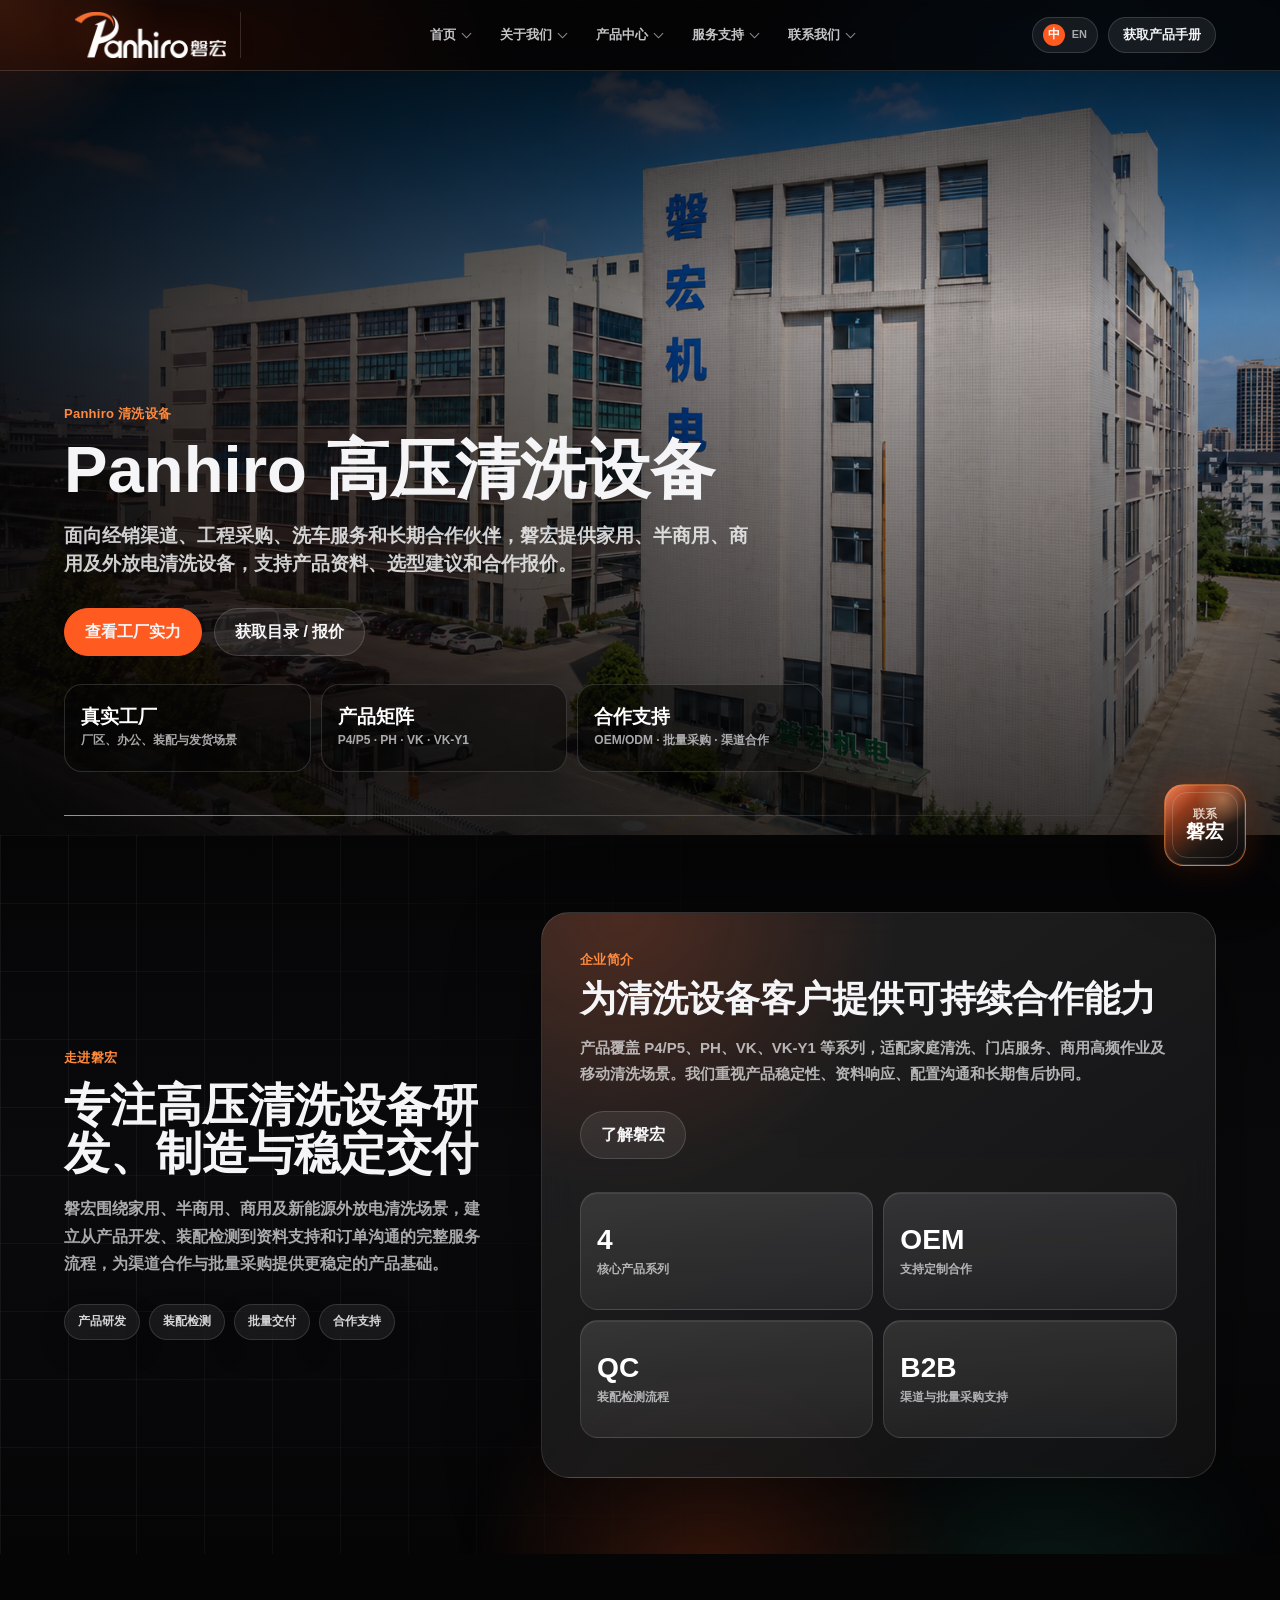
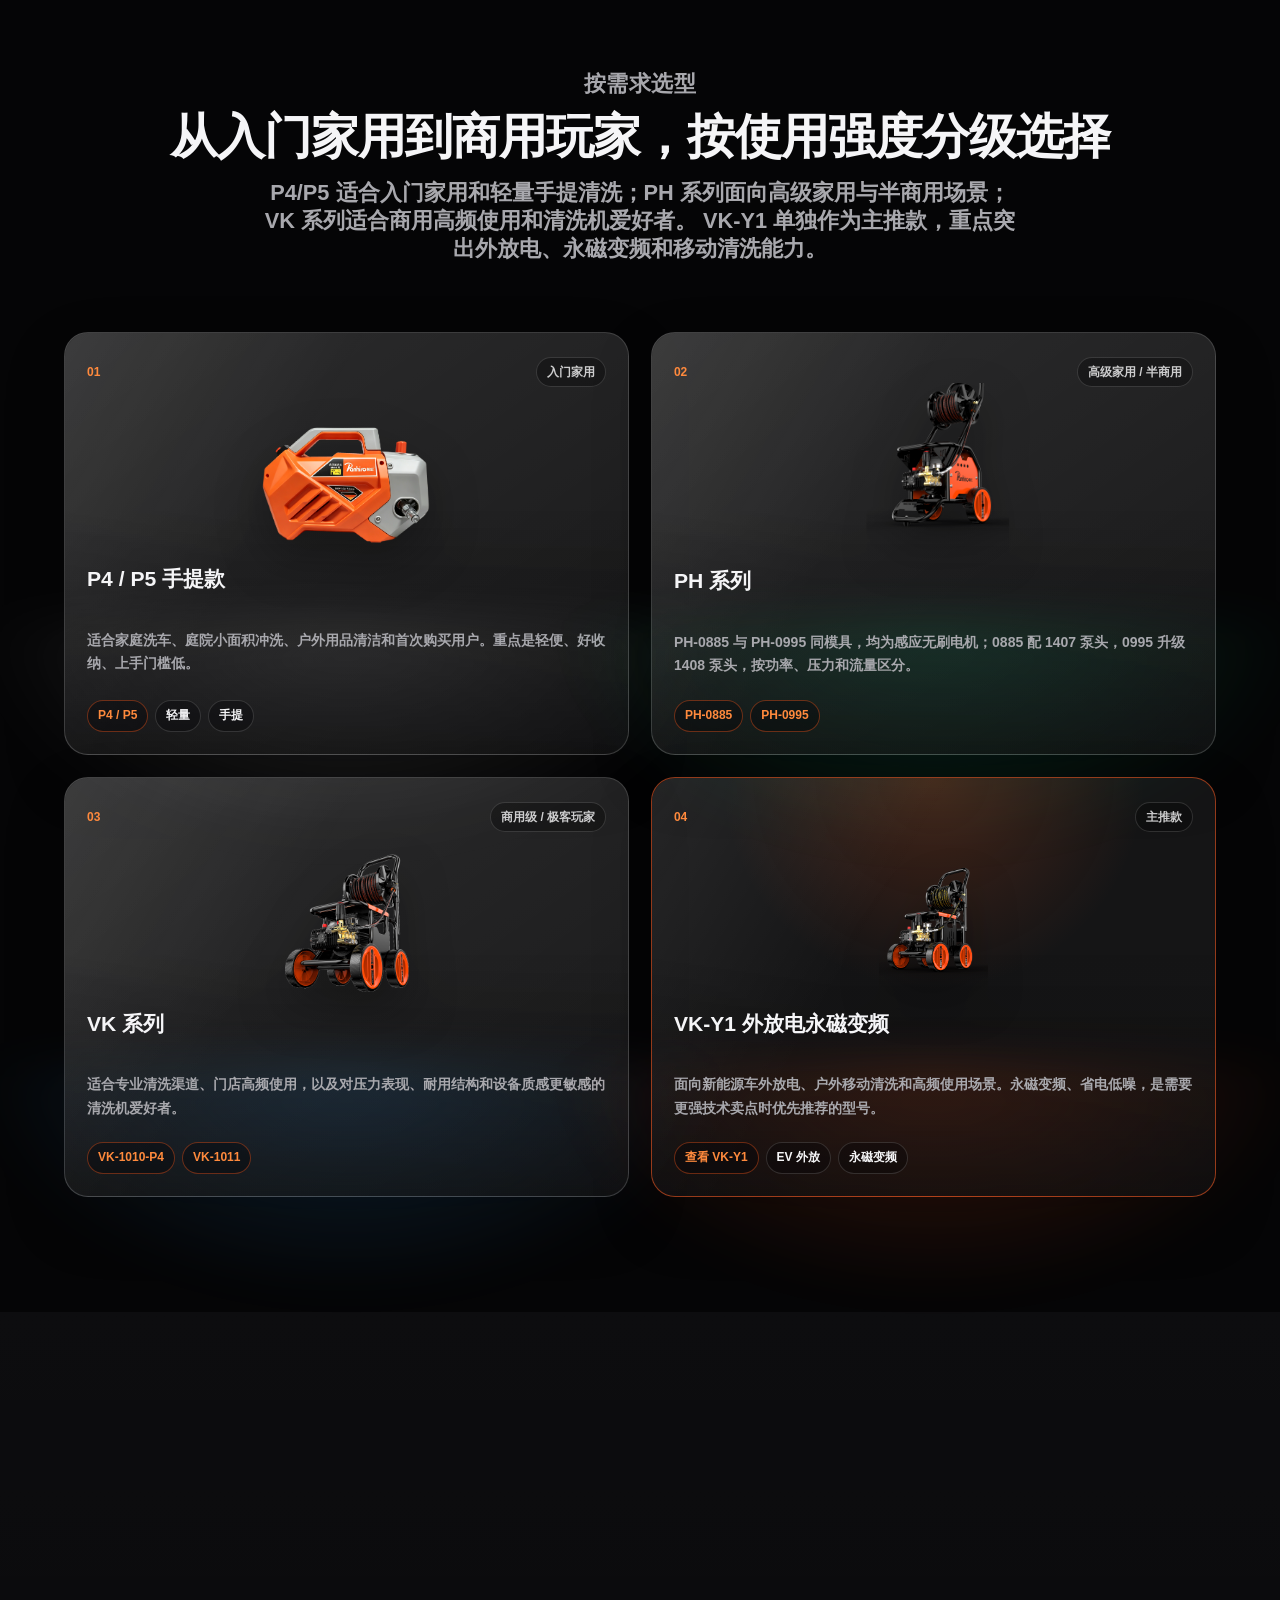
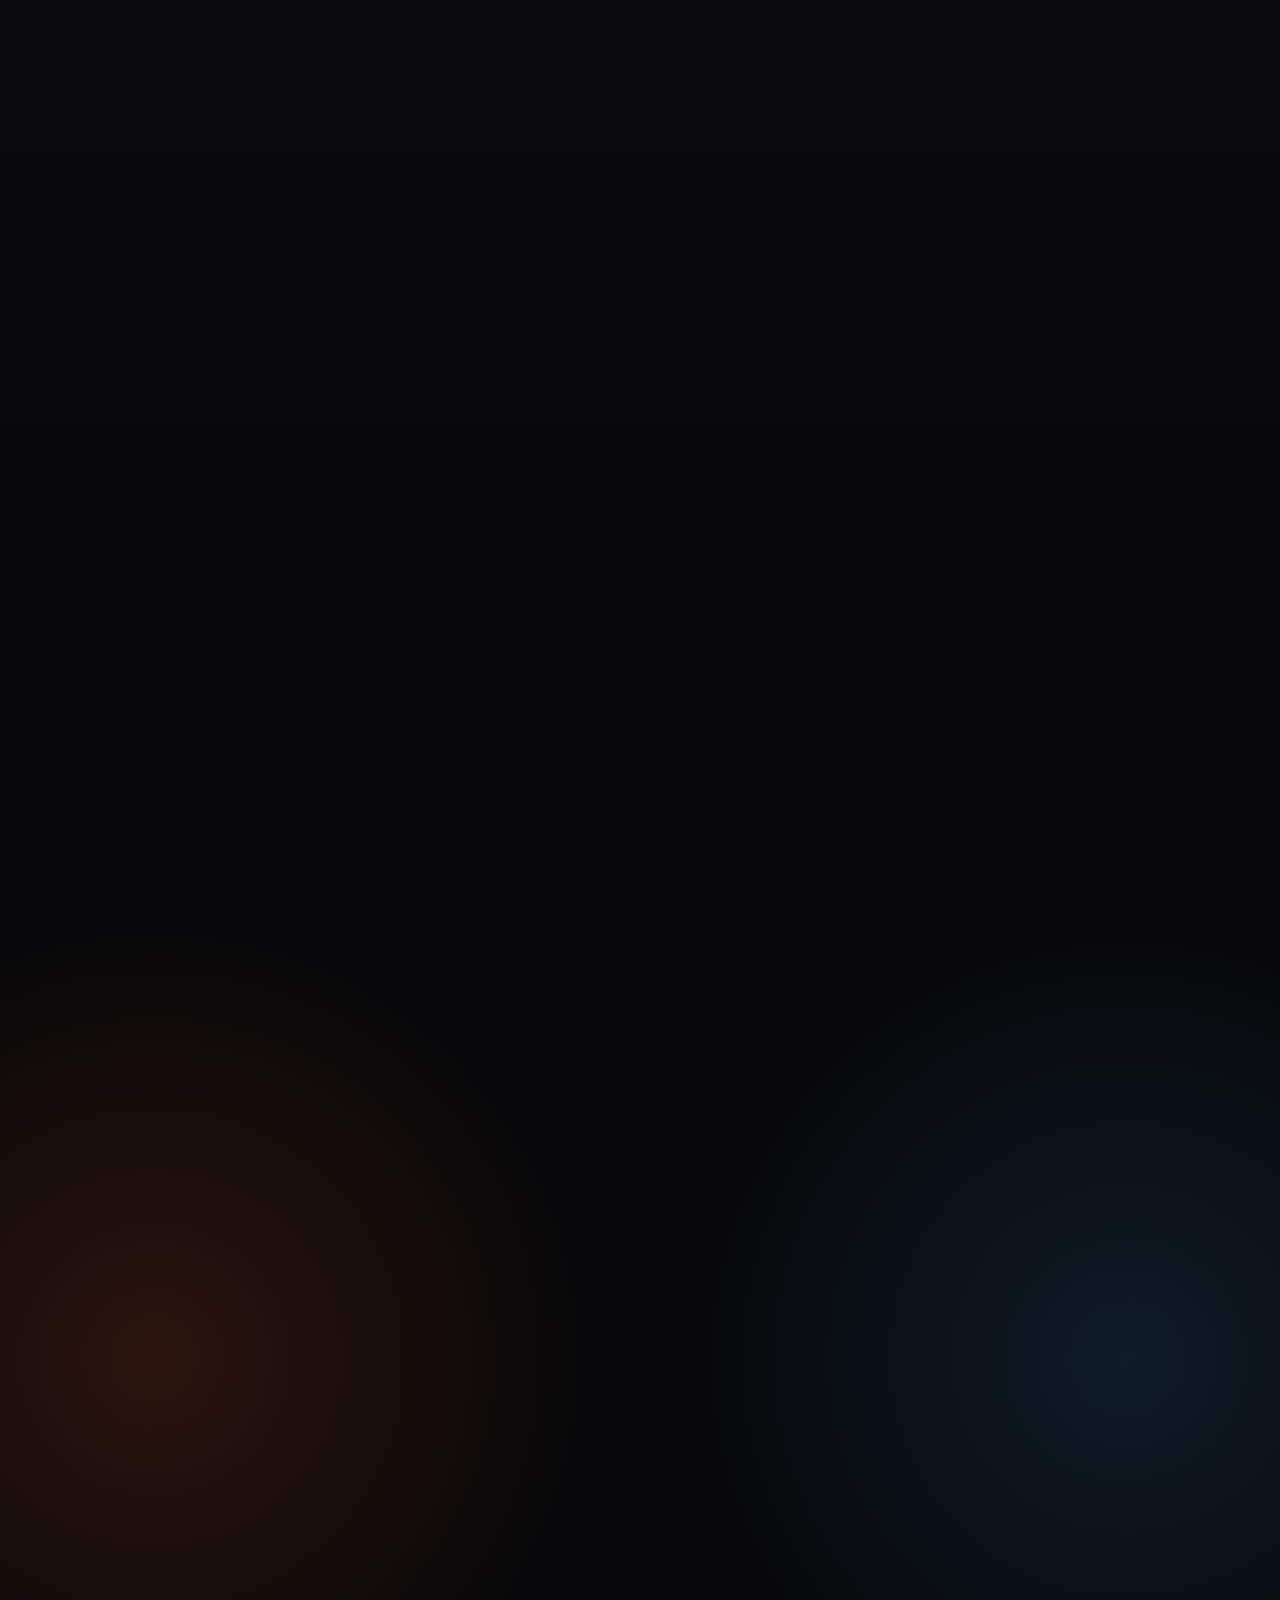
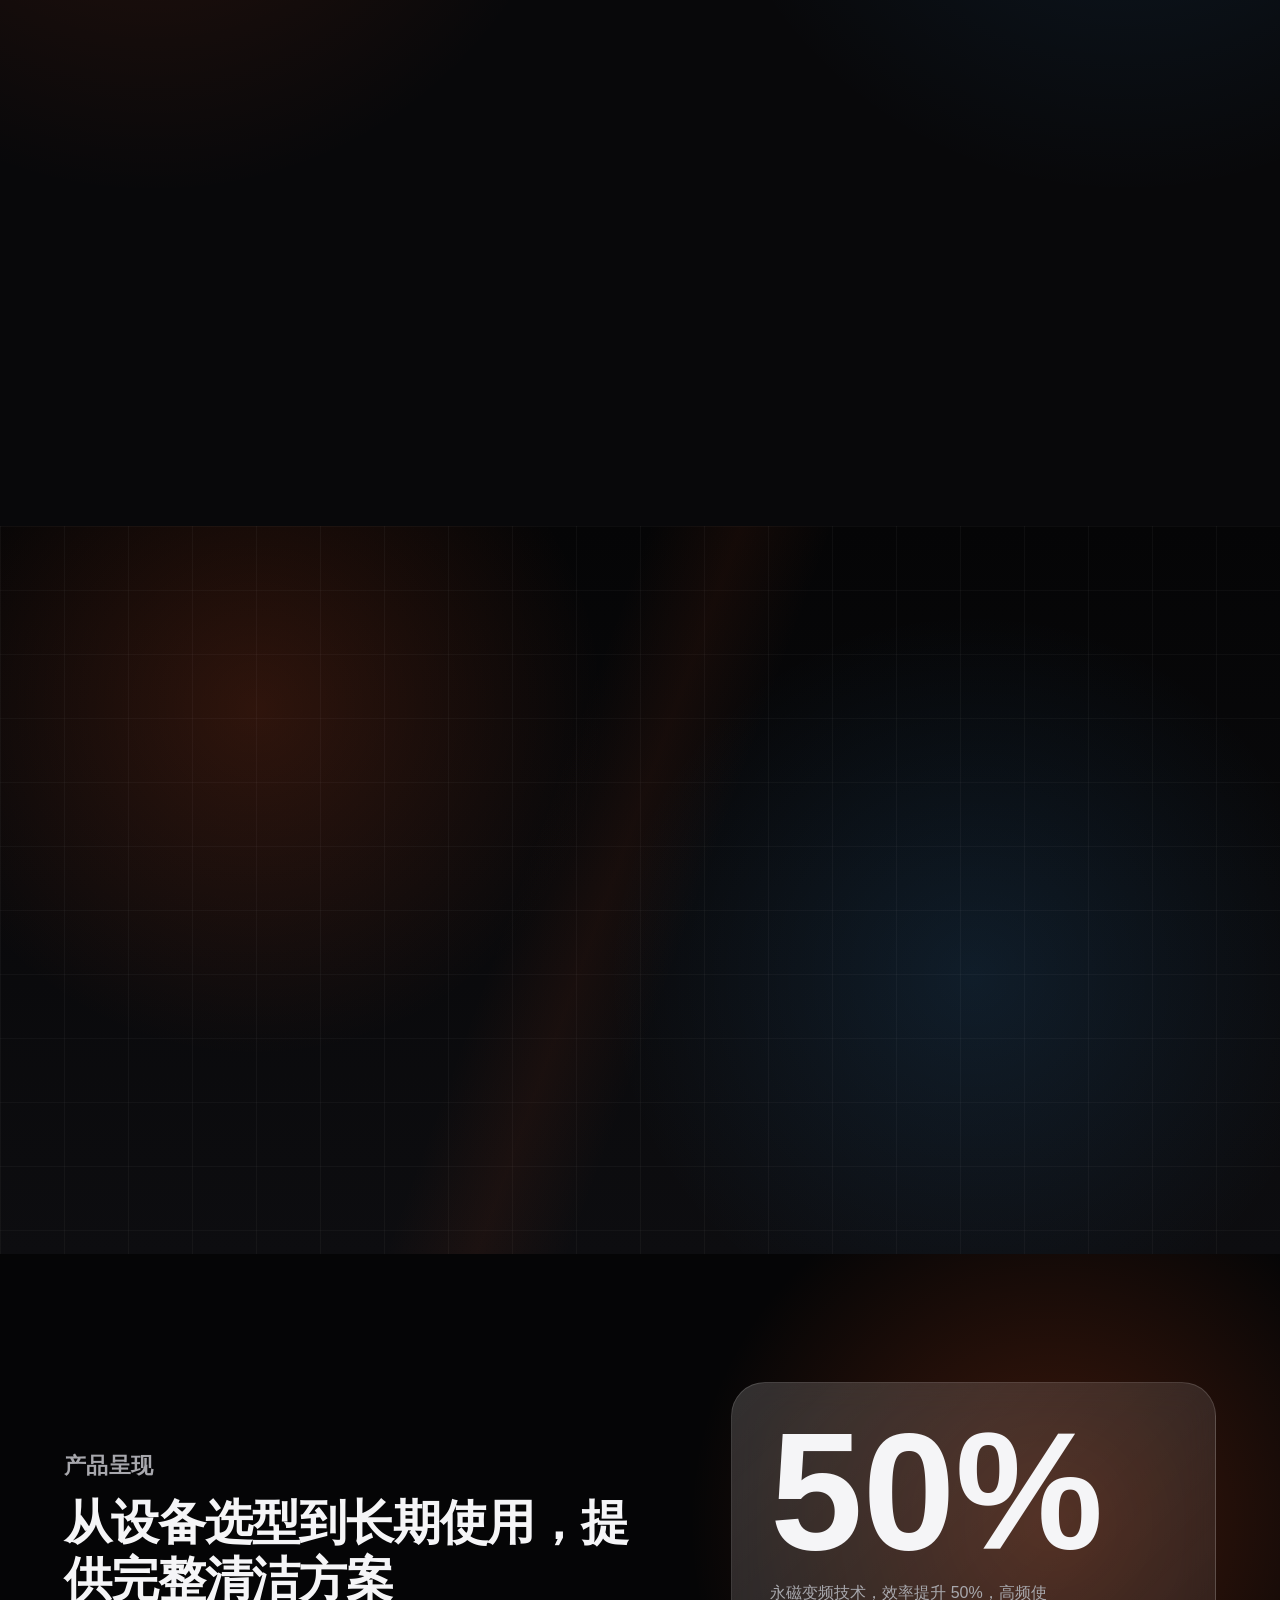
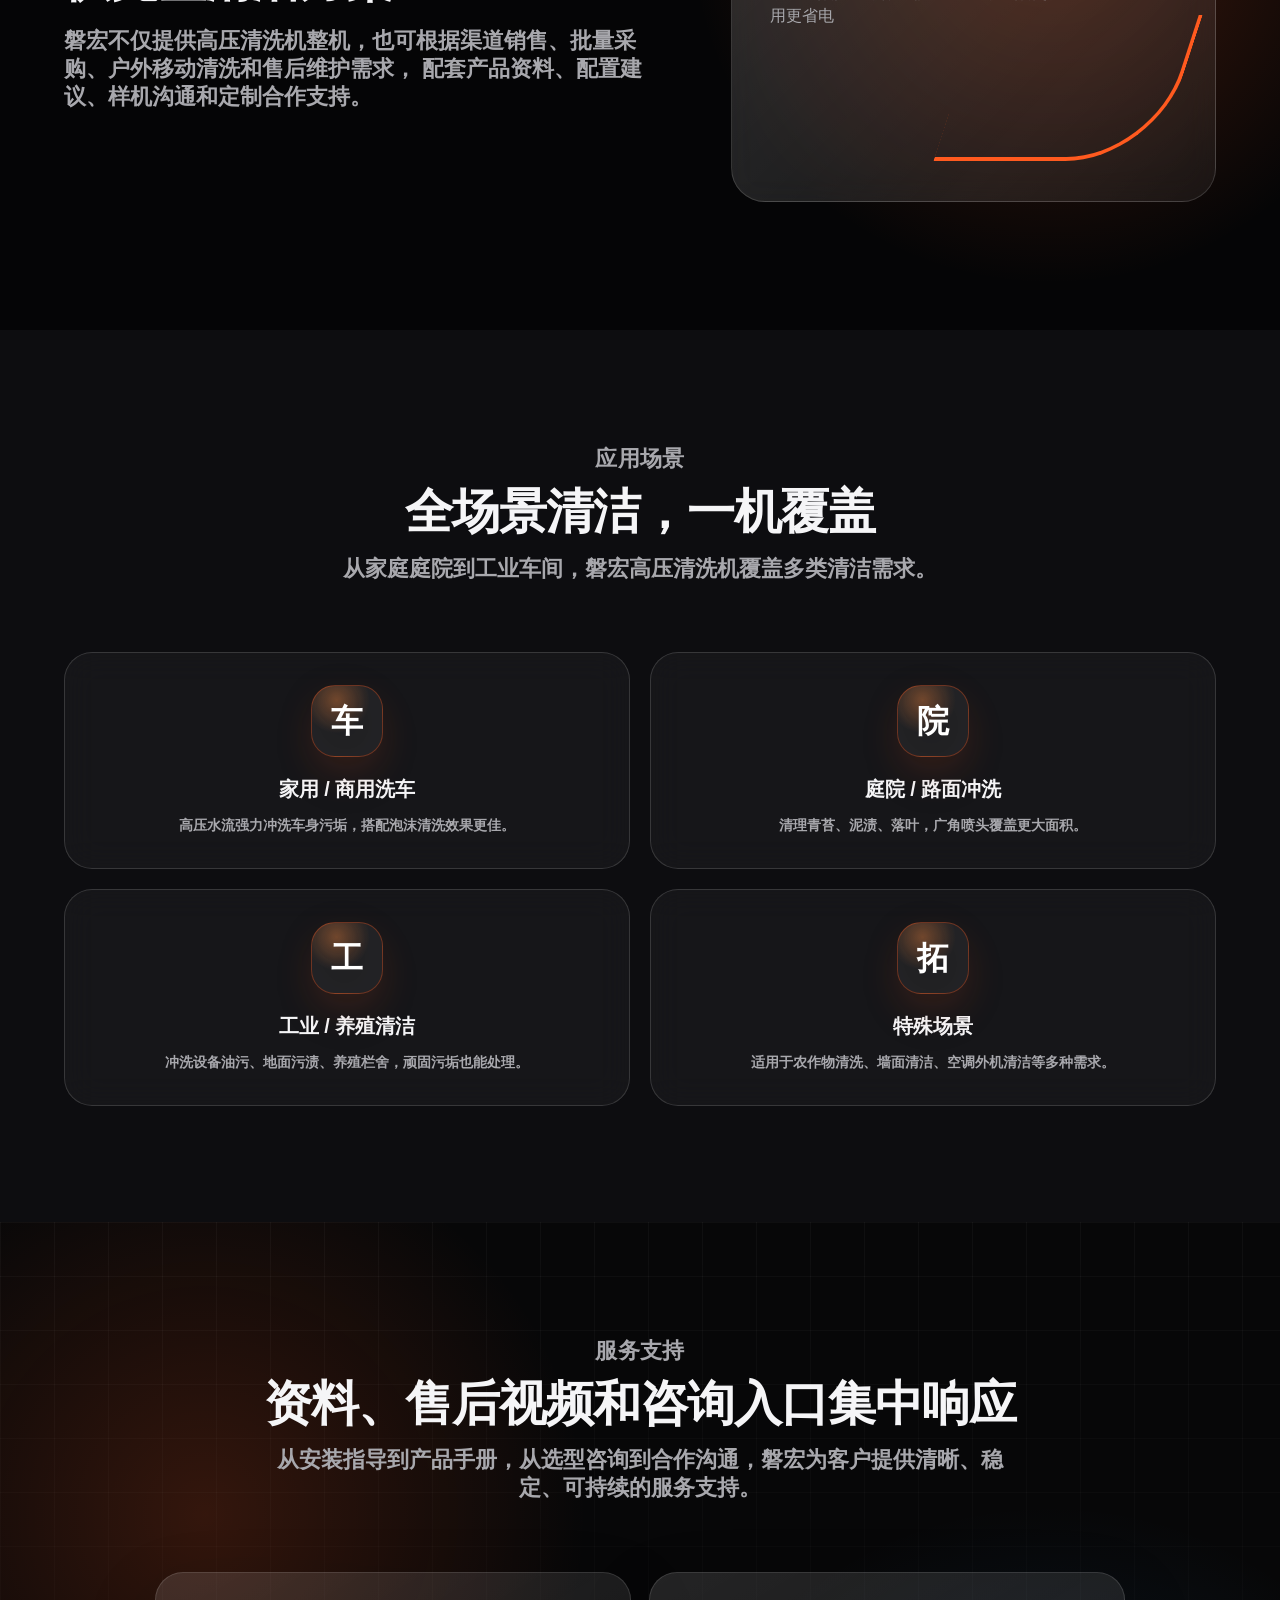
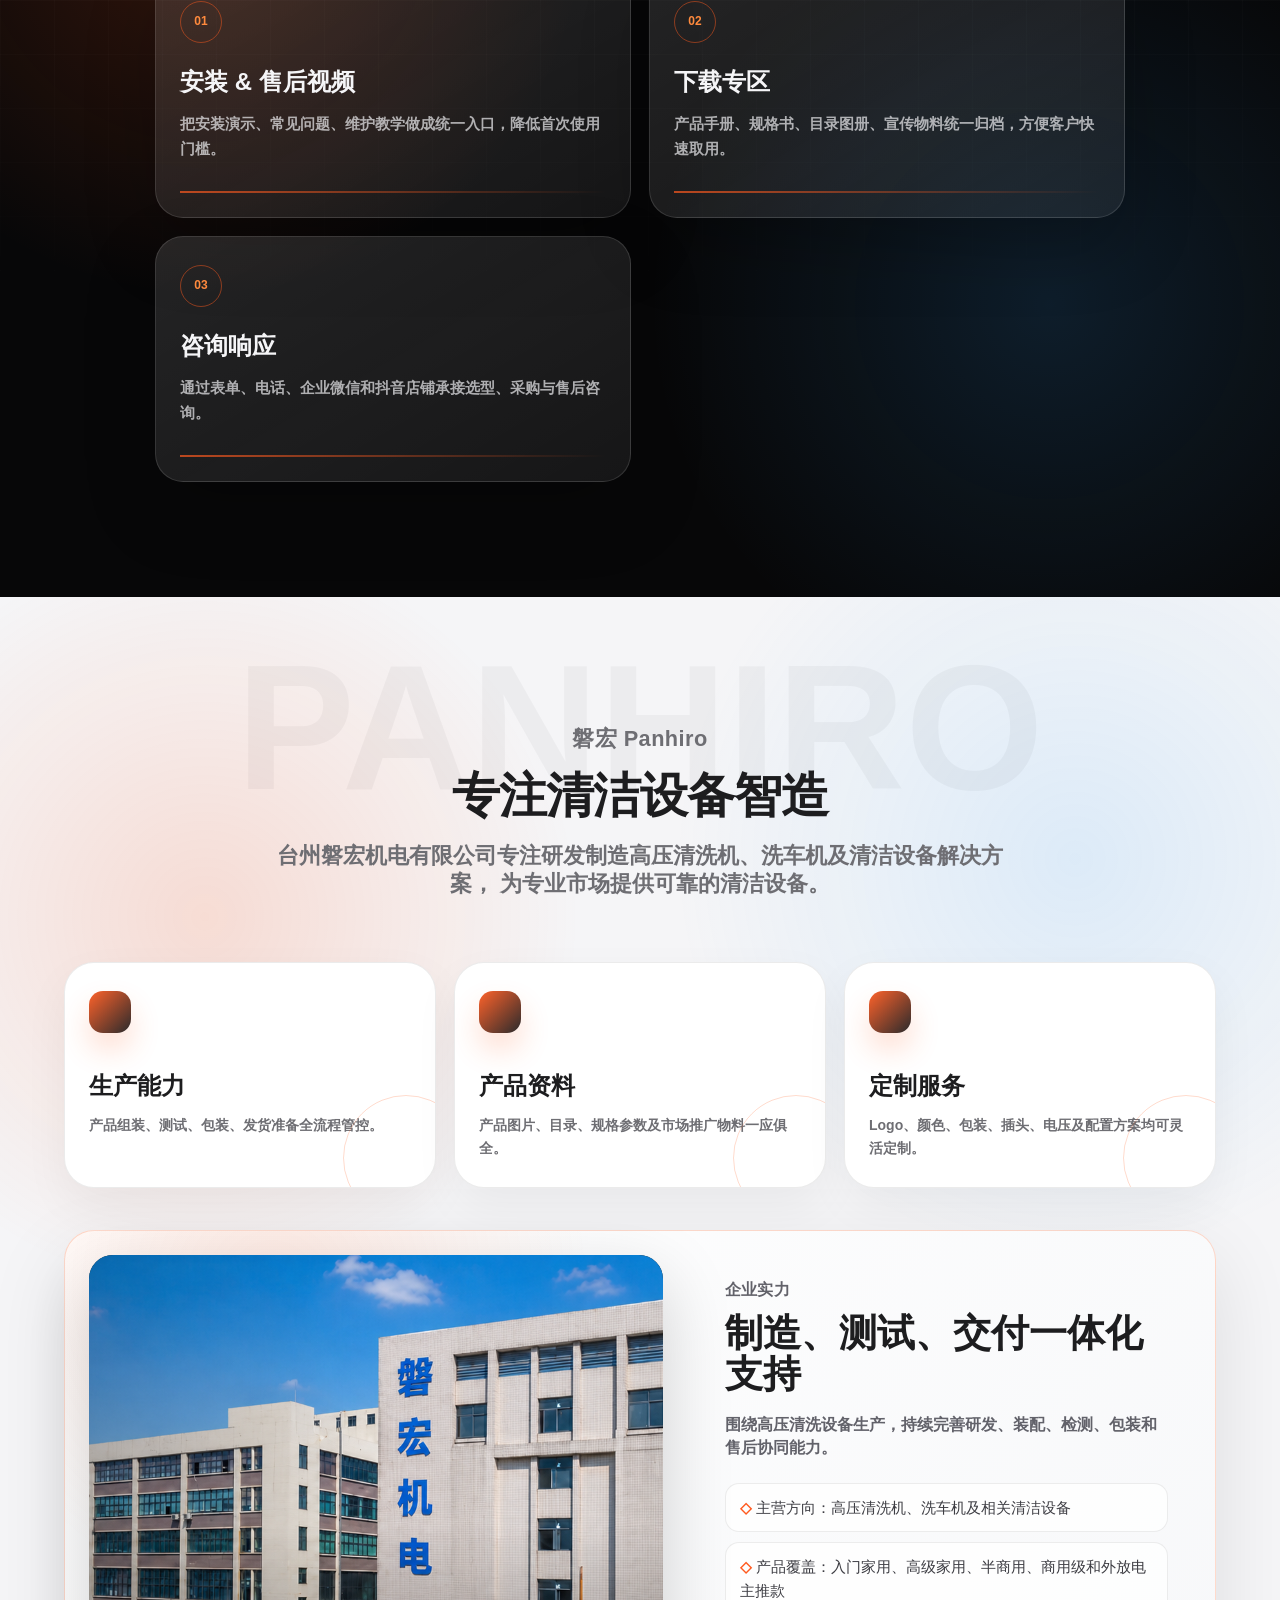
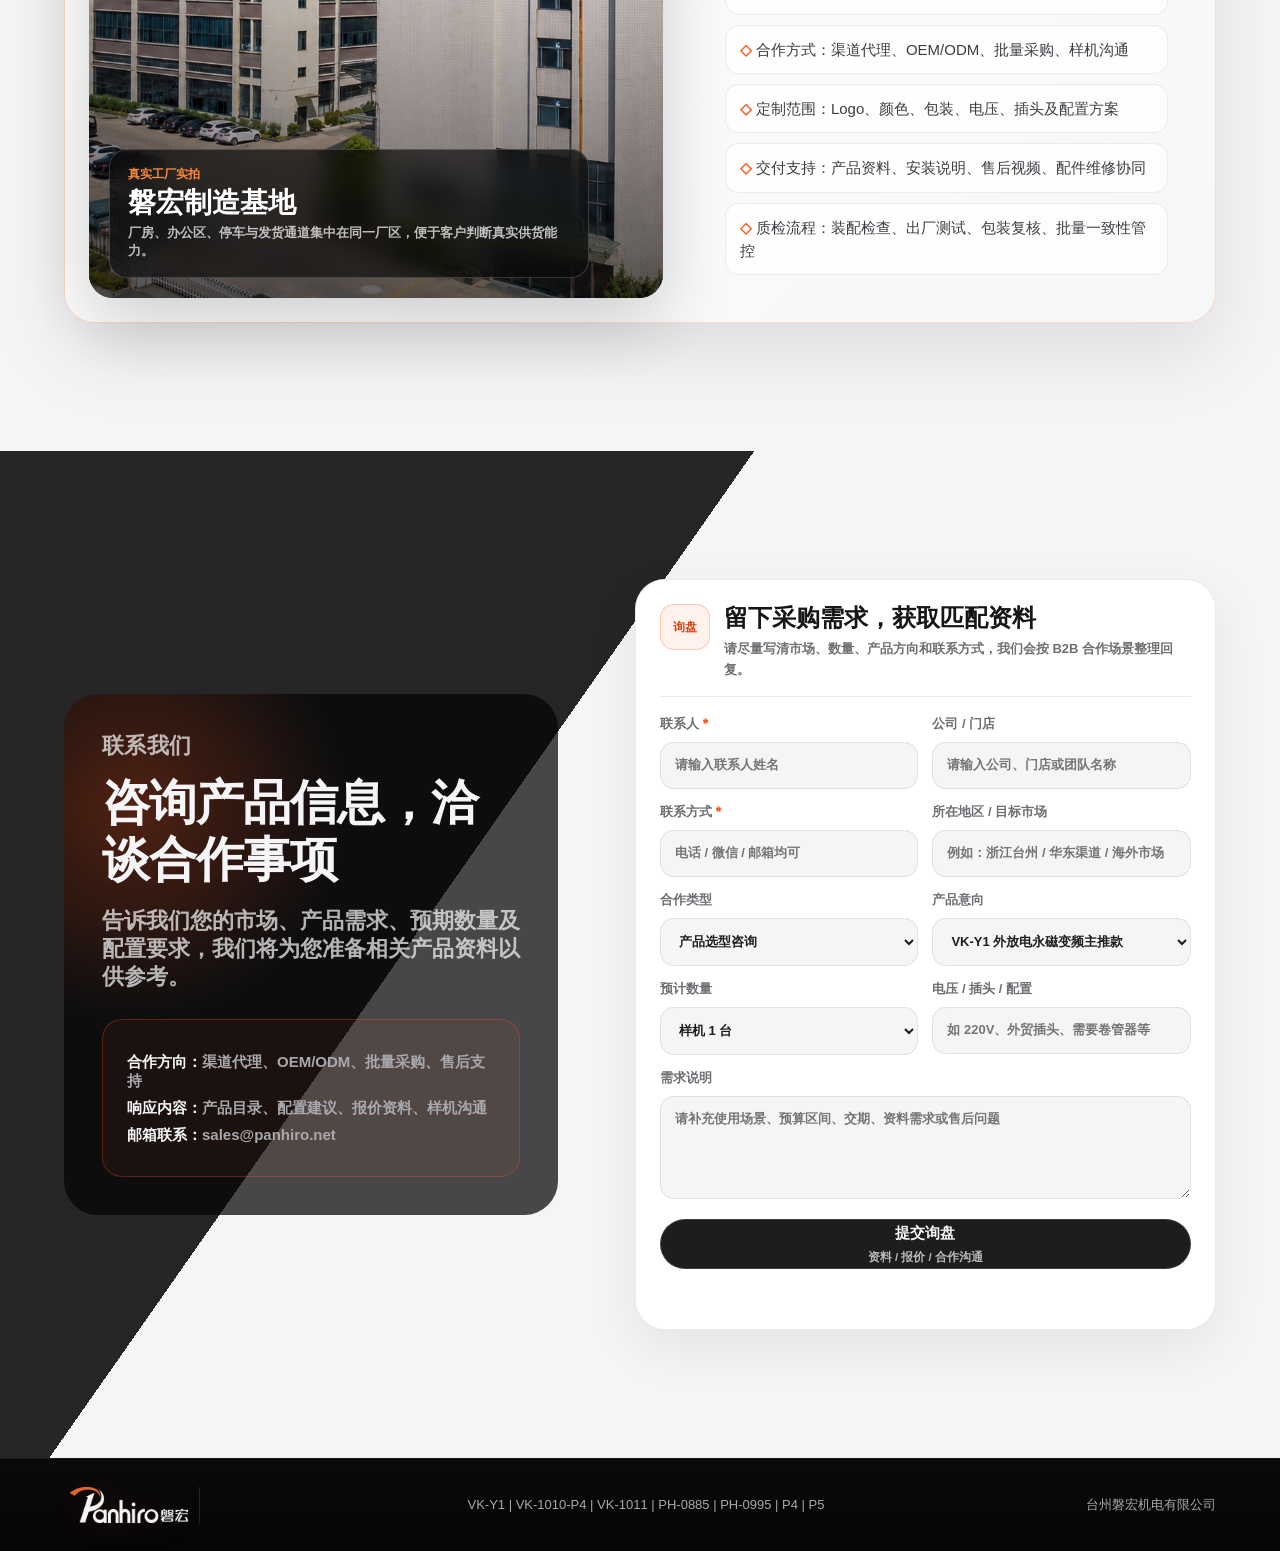
==== commit d9c0acbb: "Update Panhiro homepage and company pages" ====
--- a/index.html
+++ b/index.html
@@ -32,8 +32,8 @@
     <meta name="twitter:image" content="https://www.panhiro.top/panhiro-brand-preview.png" />
     <link rel="icon" href="./favicon.ico" sizes="any" />
     <link rel="apple-touch-icon" href="./apple-touch-icon.png" />
-    <link rel="stylesheet" href="./styles.css?v=20260604-1" />
-    <link rel="stylesheet" href="./mobile.css?v=20260604-1" media="(max-width: 680px)" />
+    <link rel="stylesheet" href="./styles.css?v=20260624-3" />
+    <link rel="stylesheet" href="./mobile.css?v=20260624-3" media="(max-width: 680px)" />
     <script type="application/ld+json">
       {
         "@context": "https://schema.org",
@@ -48,6 +48,7 @@
             "contactPoint": {
               "@type": "ContactPoint",
               "telephone": "+86-13197228342",
+              "email": "sales@panhiro.net",
               "contactType": "sales",
               "areaServed": "Worldwide",
               "availableLanguage": ["Chinese", "English"]
@@ -186,53 +187,56 @@
     </header>
 
     <main id="top">
-      <section class="hero">
-        <div class="hero-content reveal in-view">
-          <p class="eyebrow">磐宏清洗设备</p>
-          <h1>永磁变频高压清洗机，专为高效清洁而生</h1>
-          <p class="hero-copy">
-            从 P4/P5 入门家用手提款，到 PH 系列高级家用与半商用机型，再到 VK 系列商用级和清洗机爱好者产品，
-            磐宏按不同使用需求提供清晰选型。其中 VK-Y1 主打新能源汽车外放电与永磁变频技术，是移动清洗和高频使用场景的重点推荐款。
+      <section class="factory-banner" aria-label="Panhiro 高压清洗设备">
+        <img src="./assets/panhiro-factory-building.png" alt="磐宏工厂厂区实拍" />
+        <div class="factory-banner-shade" aria-hidden="true"></div>
+        <div class="factory-banner-content reveal in-view">
+          <p class="eyebrow">Panhiro 清洗设备</p>
+          <h1>Panhiro 高压清洗设备</h1>
+          <p>
+            面向经销渠道、工程采购、洗车服务和长期合作伙伴，磐宏提供家用、半商用、商用及外放电清洗设备，支持产品资料、选型建议和合作报价。
           </p>
-          <div class="hero-actions">
-            <a class="primary-link" href="#products">查看产品系列</a>
-            <a class="secondary-link" href="#contact">咨询合作</a>
-          </div>
-          <div class="hero-metrics">
-            <span><b>4</b> 级需求选型</span>
-            <span><b>VK-Y1</b> 外放电主推</span>
-            <span><b>EV</b> 新能源外放电</span>
-          </div>
-        </div>
-
-        <div class="hero-machine-wrap reveal in-view" data-parallax>
-          <div class="scanner"></div>
-          <div class="orbital orbital-one"></div>
-          <div class="orbital orbital-two"></div>
-          <img class="hero-product active" src="./assets/r9-y1-01.png" alt="磐宏 VK-Y1 高压清洗机" />
-          <img class="hero-product" src="./assets/r9-y1-02.png" alt="磐宏 VK-Y1 正面视图" />
-          <img class="hero-product" src="./assets/r9-y1-03.png" alt="磐宏 VK-Y1 侧面视图" />
-          <div class="machine-label">
-            <small>主推产品</small>
-            <strong>VK-Y1</strong>
-            <span>永磁变频 · 商用级高压清洗机</span>
-          </div>
-        </div>
-
-        <div class="view-dots reveal in-view" aria-label="产品视图切换">
-          <button class="active" type="button" data-product="0" aria-label="视图 1"></button>
-          <button type="button" data-product="1" aria-label="视图 2"></button>
-          <button type="button" data-product="2" aria-label="视图 3"></button>
-        </div>
-      </section>
-
-      <section class="ticker" aria-label="产品亮点">
-        <div>
-          <span><strong>VK-Y1</strong><small>外放电主推</small></span>
-          <span><strong>永磁变频</strong><small>效率提升 50%</small></span>
-          <span><strong>EV 外放</strong><small>新能源车供电</small></span>
-          <span><strong>VK 系列</strong><small>商用与极客玩家</small></span>
-          <span><strong>P4/P5</strong><small>入门家用手提款</small></span>
+          <div class="factory-banner-actions">
+            <a class="primary-link" href="./subpage.html?page=company-strength">查看工厂实力</a>
+            <a class="secondary-link" href="#contact">获取目录 / 报价</a>
+          </div>
+          <div class="factory-banner-metrics" aria-label="工厂能力亮点">
+            <span><b>真实工厂</b><small>厂区、办公、装配与发货场景</small></span>
+            <span><b>产品矩阵</b><small>P4/P5 · PH · VK · VK-Y1</small></span>
+            <span><b>合作支持</b><small>OEM/ODM · 批量采购 · 渠道合作</small></span>
+          </div>
+        </div>
+      </section>
+
+      <section class="factory-intro-strip" id="factory-overview" aria-label="公司介绍与企业实力">
+        <div class="factory-intro-copy reveal">
+          <p class="eyebrow">走进磐宏</p>
+          <h2>专注高压清洗设备研发、制造与稳定交付</h2>
+          <p>
+            磐宏围绕家用、半商用、商用及新能源外放电清洗场景，建立从产品开发、装配检测到资料支持和订单沟通的完整服务流程，为渠道合作与批量采购提供更稳定的产品基础。
+          </p>
+          <div class="factory-intro-points">
+            <span>产品研发</span>
+            <span>装配检测</span>
+            <span>批量交付</span>
+            <span>合作支持</span>
+          </div>
+        </div>
+        <div class="factory-profile-panel reveal">
+          <div class="profile-copy">
+            <p class="eyebrow">企业简介</p>
+            <h3>为清洗设备客户提供可持续合作能力</h3>
+            <p>
+              产品覆盖 P4/P5、PH、VK、VK-Y1 等系列，适配家庭清洗、门店服务、商用高频作业及移动清洗场景。我们重视产品稳定性、资料响应、配置沟通和长期售后协同。
+            </p>
+            <a class="secondary-link" href="./subpage.html?page=company-profile">了解磐宏</a>
+          </div>
+          <div class="factory-stat-band" aria-label="磐宏企业实力数据">
+            <span><b>4</b><small>核心产品系列</small></span>
+            <span><b>OEM</b><small>支持定制合作</small></span>
+            <span><b>QC</b><small>装配检测流程</small></span>
+            <span><b>B2B</b><small>渠道与批量采购支持</small></span>
+          </div>
         </div>
       </section>
 
@@ -666,6 +670,14 @@
           </article>
         </div>
         <div class="company-strength-placeholder reveal" id="company-honor">
+          <div class="factory-photo-panel">
+            <img src="./assets/panhiro-factory-building.png" alt="台州磐宏工厂厂区实拍" loading="lazy" />
+            <div class="factory-photo-caption">
+              <span>真实工厂实拍</span>
+              <strong>磐宏制造基地</strong>
+              <small>厂房、办公区、停车与发货通道集中在同一厂区，便于客户判断真实供货能力。</small>
+            </div>
+          </div>
           <div class="strength-content">
             <p class="eyebrow">企业实力</p>
             <h3>制造、测试、交付一体化支持</h3>
@@ -692,6 +704,7 @@
           <div class="contact-info-placeholder">
             <p><strong>合作方向：</strong>渠道代理、OEM/ODM、批量采购、售后支持</p>
             <p><strong>响应内容：</strong>产品目录、配置建议、报价资料、样机沟通</p>
+            <p><strong>邮箱联系：</strong><a href="mailto:sales@panhiro.net">sales@panhiro.net</a></p>
           </div>
         </div>
         <form class="contact-form reveal" data-inquiry-form>
@@ -749,6 +762,10 @@
           <small>电话咨询</small>
           <strong>+86 13197228342</strong>
         </a>
+        <a class="contact-phone contact-email" href="mailto:sales@panhiro.net">
+          <small>邮箱联系</small>
+          <strong>sales@panhiro.net</strong>
+        </a>
         <div class="contact-qr-grid">
           <div class="contact-qr-card">
             <img src="./assets/contact-wecom-qr.jpg" alt="企业微信二维码" />
@@ -787,7 +804,8 @@
       </div>
     </div>
 
-    <script src="./script.js?v=20260604-1"></script>
+    <script src="./assets/vendor/gsap.min.js?v=3.15.0"></script>
+    <script src="./script.js?v=20260624-3"></script>
     <script src="./inquiry.js?v=20260604-1"></script>
   </body>
 </html>
--- a/styles.css
+++ b/styles.css
@@ -41,6 +41,7 @@
 }
 
 body.home-preenter .nav,
+body.home-preenter .factory-banner-content,
 body.home-preenter .hero-content,
 body.home-preenter .hero-machine-wrap,
 body.home-preenter .view-dots,
@@ -56,6 +57,10 @@
   transform: translateY(34px);
 }
 
+body.home-preenter .factory-banner-content {
+  transform: translateY(30px);
+}
+
 body.home-preenter .hero-machine-wrap {
   transform: translateY(22px) scale(0.92);
   filter: blur(10px) brightness(0.6);
@@ -68,6 +73,10 @@
 
 body.home-enter-active .nav {
   animation: homeNavEnter 760ms cubic-bezier(0.16, 1, 0.3, 1) forwards;
+}
+
+body.home-enter-active .factory-banner-content {
+  animation: homeCopyEnter 980ms 80ms cubic-bezier(0.16, 1, 0.3, 1) forwards;
 }
 
 body.home-enter-active .hero-content {
@@ -101,6 +110,10 @@
 select,
 textarea {
   font: inherit;
+}
+
+[hidden] {
+  display: none !important;
 }
 
 .cursor-glow {
@@ -887,6 +900,288 @@
   scroll-margin-top: 88px;
 }
 
+.factory-banner {
+  position: relative;
+  min-height: clamp(700px, calc(100vh - 220px), 840px);
+  overflow: hidden;
+  display: grid;
+  align-items: end;
+  padding: clamp(88px, 11vw, 150px) clamp(18px, 5vw, 72px) clamp(34px, 5vw, 72px);
+  isolation: isolate;
+  background: #080809;
+}
+
+.factory-banner > img {
+  position: absolute;
+  inset: 0;
+  z-index: 0;
+  width: 100%;
+  height: 100%;
+  max-width: none;
+  object-fit: cover;
+  object-position: center 47%;
+  filter: saturate(1.02) contrast(1.03);
+  transform: scale(1.01);
+}
+
+.factory-banner-shade {
+  position: absolute;
+  inset: 0;
+  z-index: 1;
+  background:
+    linear-gradient(90deg, rgba(3, 3, 4, 0.86), rgba(3, 3, 4, 0.48) 46%, rgba(3, 3, 4, 0.16) 72%),
+    linear-gradient(180deg, rgba(3, 3, 4, 0.7), rgba(3, 3, 4, 0.08) 32%, rgba(3, 3, 4, 0.72)),
+    radial-gradient(circle at 16% 72%, rgba(255, 90, 31, 0.24), transparent 34%);
+  pointer-events: none;
+}
+
+.factory-banner::after {
+  content: "";
+  position: absolute;
+  left: clamp(18px, 5vw, 72px);
+  right: clamp(18px, 5vw, 72px);
+  bottom: 20px;
+  z-index: 2;
+  height: 1px;
+  background: linear-gradient(90deg, rgba(255, 138, 61, 0.9), rgba(255, 255, 255, 0.18), transparent);
+}
+
+.factory-banner-content {
+  position: relative;
+  z-index: 2;
+  display: grid;
+  align-content: end;
+  max-width: min(840px, 100%);
+  min-height: min(560px, 64vh);
+}
+
+.factory-banner-content h1 {
+  max-width: 820px;
+  margin-bottom: 20px;
+  font-size: clamp(38px, 5.1vw, 70px);
+  line-height: 0.98;
+  letter-spacing: 0;
+  text-wrap: balance;
+}
+
+.factory-banner-content > p:not(.eyebrow) {
+  max-width: 700px;
+  margin-bottom: 0;
+  color: rgba(245, 245, 247, 0.84);
+  font-size: clamp(17px, 1.45vw, 22px);
+  font-weight: 650;
+  line-height: 1.5;
+}
+
+.factory-banner-actions {
+  display: flex;
+  flex-wrap: wrap;
+  gap: 12px;
+  margin: 30px 0 28px;
+}
+
+.factory-banner-metrics {
+  display: grid;
+  grid-template-columns: repeat(3, minmax(0, 1fr));
+  gap: 10px;
+  width: min(760px, 100%);
+}
+
+.factory-banner-metrics span {
+  display: grid;
+  gap: 5px;
+  min-height: 88px;
+  align-content: center;
+  border: 1px solid rgba(255, 255, 255, 0.15);
+  border-radius: 18px;
+  background: rgba(5, 5, 6, 0.48);
+  padding: 15px 16px;
+  box-shadow: 0 18px 46px rgba(0, 0, 0, 0.2);
+  backdrop-filter: blur(14px);
+}
+
+.factory-banner-metrics b {
+  color: #fff;
+  font-size: clamp(17px, 1.45vw, 22px);
+  line-height: 1.05;
+}
+
+.factory-banner-metrics small {
+  color: rgba(245, 245, 247, 0.68);
+  font-size: 12px;
+  font-weight: 800;
+  line-height: 1.35;
+}
+
+.factory-intro-strip {
+  position: relative;
+  z-index: 3;
+  display: grid;
+  grid-template-columns: minmax(320px, 0.82fr) minmax(0, 1.18fr);
+  gap: clamp(24px, 3.5vw, 54px);
+  align-items: stretch;
+  margin-top: -1px;
+  padding: clamp(48px, 6vw, 84px) clamp(18px, 5vw, 72px);
+  overflow: hidden;
+  isolation: isolate;
+  background:
+    linear-gradient(180deg, #050506 0%, #0a0a0d 48%, #050506 100%);
+  color: var(--text);
+}
+
+.factory-intro-strip::before {
+  content: "";
+  position: absolute;
+  inset: 0;
+  z-index: 0;
+  background:
+    linear-gradient(90deg, rgba(255, 255, 255, 0.055) 1px, transparent 1px),
+    linear-gradient(rgba(255, 255, 255, 0.045) 1px, transparent 1px);
+  background-size: 68px 68px;
+  mask-image: linear-gradient(90deg, #000, transparent 68%);
+  pointer-events: none;
+}
+
+.factory-intro-strip::after {
+  content: "";
+  position: absolute;
+  inset: auto -10% -34% 22%;
+  z-index: 0;
+  height: 62%;
+  background:
+    radial-gradient(circle at 38% 48%, rgba(255, 90, 31, 0.2), transparent 32%),
+    radial-gradient(circle at 68% 54%, rgba(56, 232, 176, 0.1), transparent 28%);
+  filter: blur(22px);
+  pointer-events: none;
+}
+
+.factory-intro-copy,
+.factory-profile-panel {
+  position: relative;
+  z-index: 1;
+}
+
+.factory-intro-copy {
+  align-self: center;
+  max-width: 620px;
+}
+
+.factory-intro-copy h2 {
+  color: var(--text);
+  font-size: clamp(30px, 3.6vw, 54px);
+  line-height: 1.03;
+  letter-spacing: 0;
+}
+
+.factory-intro-copy > p:not(.eyebrow) {
+  margin-bottom: 26px;
+  color: rgba(245, 245, 247, 0.68);
+  font-size: clamp(16px, 1.22vw, 19px);
+  font-weight: 650;
+  line-height: 1.72;
+}
+
+.factory-intro-points {
+  display: flex;
+  flex-wrap: wrap;
+  gap: 9px;
+}
+
+.factory-intro-points span {
+  display: inline-flex;
+  min-height: 36px;
+  align-items: center;
+  border: 1px solid rgba(255, 255, 255, 0.13);
+  border-radius: 999px;
+  background: rgba(255, 255, 255, 0.065);
+  padding: 0 13px;
+  color: rgba(245, 245, 247, 0.86);
+  font-size: 12px;
+  font-weight: 900;
+  box-shadow: 0 12px 28px rgba(0, 0, 0, 0.18);
+  backdrop-filter: blur(12px);
+}
+
+.factory-profile-panel {
+  display: grid;
+  min-width: 0;
+  align-content: space-between;
+  gap: clamp(22px, 2.6vw, 34px);
+  overflow: hidden;
+  border: 1px solid rgba(255, 255, 255, 0.12);
+  border-radius: 28px;
+  background:
+    radial-gradient(circle at 12% 0%, rgba(255, 90, 31, 0.2), transparent 34%),
+    linear-gradient(145deg, rgba(255, 255, 255, 0.105), rgba(255, 255, 255, 0.035)),
+    rgba(8, 8, 10, 0.78);
+  padding: clamp(24px, 3vw, 42px);
+  box-shadow: 0 30px 90px rgba(0, 0, 0, 0.42);
+  backdrop-filter: blur(18px);
+}
+
+.profile-copy {
+  max-width: 680px;
+}
+
+.profile-copy .eyebrow {
+  margin-bottom: 10px;
+}
+
+.profile-copy h3 {
+  max-width: 640px;
+  margin: 0 0 16px;
+  color: var(--text);
+  font-size: clamp(26px, 2.8vw, 42px);
+  line-height: 1.08;
+  letter-spacing: 0;
+}
+
+.profile-copy p:not(.eyebrow) {
+  max-width: 680px;
+  margin: 0 0 24px;
+  color: rgba(245, 245, 247, 0.7);
+  font-size: clamp(15px, 1.12vw, 18px);
+  font-weight: 650;
+  line-height: 1.75;
+}
+
+.profile-copy .secondary-link {
+  width: fit-content;
+}
+
+.factory-stat-band {
+  display: grid;
+  grid-template-columns: repeat(4, minmax(0, 1fr));
+  gap: 10px;
+}
+
+.factory-stat-band span {
+  display: grid;
+  gap: 7px;
+  min-height: 118px;
+  align-content: center;
+  border: 1px solid rgba(255, 255, 255, 0.11);
+  border-radius: 18px;
+  background:
+    linear-gradient(180deg, rgba(255, 255, 255, 0.085), rgba(255, 255, 255, 0.028)),
+    rgba(255, 255, 255, 0.035);
+  padding: 16px;
+  box-shadow: inset 0 1px 0 rgba(255, 255, 255, 0.08);
+}
+
+.factory-stat-band b {
+  color: #fff;
+  font-size: clamp(22px, 2.2vw, 36px);
+  line-height: 1;
+}
+
+.factory-stat-band small {
+  color: rgba(245, 245, 247, 0.68);
+  font-size: 12px;
+  font-weight: 850;
+  line-height: 1.35;
+}
+
 .hero {
   position: relative;
   display: grid;
@@ -2321,6 +2616,14 @@
   box-shadow: 0 18px 54px rgba(0, 0, 0, 0.07);
 }
 
+.contact-form.is-targeted {
+  border-color: rgba(255, 90, 31, 0.46);
+  box-shadow:
+    0 22px 70px rgba(0, 0, 0, 0.1),
+    0 0 0 1px rgba(255, 90, 31, 0.18) inset,
+    0 0 48px rgba(255, 90, 31, 0.13);
+}
+
 .contact-form label {
   color: #6e6e73;
   font-size: 13px;
@@ -3716,6 +4019,14 @@
 }
 
 @media (max-width: 1280px) {
+  .factory-intro-strip {
+    grid-template-columns: minmax(280px, 0.78fr) minmax(0, 1.22fr);
+  }
+
+  .factory-stat-band {
+    grid-template-columns: repeat(2, minmax(0, 1fr));
+  }
+
   .need-grid {
     grid-template-columns: repeat(2, minmax(0, 1fr));
   }
@@ -3810,10 +4121,27 @@
   }
 
   .hero,
+  .factory-intro-strip,
   .flagship,
   .impact-panel,
   .contact {
     grid-template-columns: 1fr;
+  }
+
+  .factory-banner {
+    min-height: 720px;
+  }
+
+  .factory-banner-content {
+    min-height: 500px;
+  }
+
+  .factory-intro-copy {
+    max-width: 780px;
+  }
+
+  .factory-profile-panel {
+    max-width: 780px;
   }
 
   .hero-machine-wrap {
@@ -4318,19 +4646,90 @@
 }
 
 .company-strength-placeholder {
+  display: grid;
+  grid-template-columns: minmax(0, 1.08fr) minmax(360px, 0.92fr);
+  gap: clamp(22px, 3vw, 40px);
+  align-items: stretch;
   max-width: 1200px;
   margin: 42px auto 0;
-  padding: clamp(28px, 4vw, 46px);
+  padding: clamp(18px, 2vw, 24px);
   border: 1px solid rgba(255, 90, 31, 0.22);
-  border-radius: 28px;
+  border-radius: 30px;
   background:
     radial-gradient(circle at 18% 8%, rgba(255, 90, 31, 0.12), transparent 28%),
-    linear-gradient(135deg, #ffffff, #f6f7f9);
-  box-shadow: 0 20px 60px rgba(0, 0, 0, 0.08);
+    linear-gradient(135deg, #fff, #f6f7f9);
+  box-shadow: 0 28px 80px rgba(0, 0, 0, 0.1);
+}
+
+.factory-photo-panel {
+  position: relative;
+  overflow: hidden;
+  min-height: 440px;
+  border-radius: 24px;
+  background: #111;
+  box-shadow: 0 24px 70px rgba(0, 0, 0, 0.18);
+  isolation: isolate;
+}
+
+.factory-photo-panel::after {
+  content: "";
+  position: absolute;
+  inset: 0;
+  z-index: 1;
+  background:
+    linear-gradient(180deg, transparent 42%, rgba(0, 0, 0, 0.58)),
+    linear-gradient(90deg, rgba(0, 0, 0, 0.2), transparent 48%);
+  pointer-events: none;
+}
+
+.factory-photo-panel img {
+  width: 100%;
+  height: 100%;
+  min-height: inherit;
+  object-fit: cover;
+  transform: scale(1.01);
+}
+
+.factory-photo-caption {
+  position: absolute;
+  left: 20px;
+  right: 20px;
+  bottom: 20px;
+  z-index: 2;
+  display: grid;
+  gap: 5px;
+  max-width: 480px;
+  border: 1px solid rgba(255, 255, 255, 0.18);
+  border-radius: 18px;
+  background: rgba(5, 5, 6, 0.62);
+  padding: 16px 18px;
+  color: #fff;
+  backdrop-filter: blur(14px);
+}
+
+.factory-photo-caption span {
+  color: var(--orange-2);
+  font-size: 12px;
+  font-weight: 900;
+  text-transform: uppercase;
+}
+
+.factory-photo-caption strong {
+  font-size: clamp(22px, 2.2vw, 32px);
+  line-height: 1.08;
+}
+
+.factory-photo-caption small {
+  color: rgba(255, 255, 255, 0.72);
+  font-size: 13px;
+  font-weight: 700;
+  line-height: 1.45;
 }
 
 .strength-content {
-  text-align: center;
+  align-self: center;
+  padding: clamp(12px, 1.8vw, 24px);
+  text-align: left;
 }
 
 .strength-content .eyebrow {
@@ -4339,7 +4738,8 @@
 
 .strength-content h3 {
   color: #1d1d1f;
-  font-size: 32px;
+  font-size: clamp(28px, 3vw, 42px);
+  line-height: 1.06;
   margin-bottom: 18px;
 }
 
@@ -4351,13 +4751,13 @@
 
 .strength-list {
   display: grid;
-  grid-template-columns: repeat(2, minmax(0, 1fr));
+  grid-template-columns: 1fr;
   gap: 10px 14px;
-  max-width: 760px;
+  max-width: none;
   text-align: left;
   list-style: none;
   padding: 0;
-  margin: 0 auto;
+  margin: 0;
   color: #3d3d43;
   font-size: 15px;
   line-height: 1.55;
@@ -4415,19 +4815,47 @@
   overflow: hidden;
 }
 
+.subpage-hero-factory {
+  grid-template-columns: minmax(0, 1fr);
+  align-items: end;
+  min-height: clamp(700px, calc(100vh - 84px), 880px);
+  isolation: isolate;
+  background:
+    linear-gradient(90deg, rgba(3, 3, 4, 0.88), rgba(3, 3, 4, 0.54) 44%, rgba(3, 3, 4, 0.14) 76%),
+    linear-gradient(180deg, rgba(3, 3, 4, 0.7), rgba(3, 3, 4, 0.08) 34%, rgba(3, 3, 4, 0.74)),
+    url("./assets/panhiro-factory-building.png") center 48% / cover no-repeat,
+    #050506;
+}
+
+.subpage-hero-factory::before {
+  display: none;
+}
+
 .subpage-hero::after {
   content: "";
   position: absolute;
   left: clamp(18px, 5vw, 72px);
   right: clamp(18px, 5vw, 72px);
   bottom: 0;
+  z-index: 3;
   height: 1px;
   background: linear-gradient(90deg, transparent, rgba(255, 90, 31, 0.72), transparent);
 }
 
 .subpage-hero-copy {
   position: relative;
-  z-index: 2;
+  z-index: 4;
+}
+
+.subpage-hero-factory .subpage-hero-copy {
+  max-width: 900px;
+  padding-bottom: clamp(28px, 5vw, 58px);
+}
+
+.subpage-hero-factory .subpage-hero-copy > p:not(.eyebrow) {
+  max-width: 760px;
+  color: rgba(245, 245, 247, 0.84);
+  font-weight: 650;
 }
 
 .subpage-hero h1 {
@@ -4457,6 +4885,10 @@
   place-items: center;
 }
 
+.subpage-hero-factory .subpage-visual {
+  display: none;
+}
+
 .subpage-visual::before {
   content: "";
   position: absolute;
@@ -4467,6 +4899,10 @@
   background:
     radial-gradient(circle at 50% 50%, rgba(255, 90, 31, 0.2), transparent 34%),
     radial-gradient(circle, rgba(58, 167, 255, 0.12), transparent 62%);
+}
+
+.subpage-visual-factory::before {
+  display: none;
 }
 
 .subpage-visual img {
@@ -4478,6 +4914,22 @@
     saturate(1.05)
     drop-shadow(0 44px 54px rgba(0, 0, 0, 0.42));
   animation: productFloat 6s ease-in-out infinite;
+}
+
+.subpage-visual-factory img {
+  width: 100%;
+  height: 100%;
+  max-width: none;
+  object-fit: cover;
+  object-position: center 48%;
+  filter: saturate(1.02) contrast(1.03);
+  transform: scale(1.01);
+  animation: none;
+}
+
+.subpage-visual-factory .subpage-label,
+.subpage-hero-factory .subpage-label {
+  display: none;
 }
 
 .subpage-visual-logo {
--- a/mobile.css
+++ b/mobile.css
@@ -87,8 +87,8 @@
   top: 0;
   z-index: 220;
   display: grid;
-  grid-template-columns: minmax(0, auto) minmax(112px, 1fr);
-  gap: 10px;
+  grid-template-columns: minmax(0, 1fr) auto auto;
+  gap: 8px;
   align-items: center;
   justify-content: space-between;
   width: 100%;
@@ -126,7 +126,13 @@
 }
 
 .nav-tools {
-  display: none;
+  display: flex;
+  align-items: center;
+  justify-self: end;
+  gap: 0;
+  min-width: 0;
+  grid-column: 2;
+  grid-row: 1;
 }
 
 .mobile-nav {
@@ -135,6 +141,8 @@
   justify-self: end;
   width: auto;
   max-width: 100%;
+  grid-column: 3;
+  grid-row: 1;
 }
 
 .mobile-nav summary {
@@ -229,13 +237,171 @@
 
 .language-toggle {
   width: 44px;
-  min-height: 38px;
-  padding: 5px;
-  border-radius: 999px;
+  min-width: 44px;
+  min-height: 42px;
+  justify-content: center;
+  gap: 0;
+  padding: 0;
+  border-color: rgba(255, 138, 61, 0.26);
+  border-radius: 16px;
+  background:
+    linear-gradient(145deg, rgba(255, 90, 31, 0.16), rgba(255, 255, 255, 0.055)),
+    rgba(13, 13, 15, 0.88);
+  box-shadow:
+    0 14px 34px rgba(0, 0, 0, 0.3),
+    0 0 0 1px rgba(255, 255, 255, 0.045) inset;
+}
+
+.language-toggle span {
+  width: 24px;
+  height: 24px;
+  font-size: 10px;
 }
 
 .language-toggle small {
   display: none;
+}
+
+.factory-banner {
+  min-height: auto;
+  align-items: end;
+  padding: 72px 16px 18px;
+}
+
+.factory-banner > img {
+  object-position: 55% center;
+}
+
+.factory-banner-shade {
+  background:
+    linear-gradient(180deg, rgba(3, 3, 4, 0.72), rgba(3, 3, 4, 0.16) 32%, rgba(3, 3, 4, 0.88)),
+    linear-gradient(90deg, rgba(3, 3, 4, 0.82), rgba(3, 3, 4, 0.32)),
+    radial-gradient(circle at 18% 80%, rgba(255, 90, 31, 0.24), transparent 42%);
+}
+
+.factory-banner::after {
+  left: 16px;
+  right: 16px;
+  bottom: 12px;
+}
+
+.factory-banner-content {
+  min-height: auto;
+  max-width: 100%;
+}
+
+.factory-banner-content h1 {
+  max-width: 100%;
+  margin-bottom: 14px;
+  font-size: clamp(27px, 8vw, 34px);
+  line-height: 1.04;
+  text-wrap: balance;
+  word-break: keep-all;
+  overflow-wrap: normal;
+}
+
+.factory-banner-content > p:not(.eyebrow) {
+  max-width: 100%;
+  font-size: 14px;
+  line-height: 1.55;
+}
+
+.factory-banner-actions {
+  display: grid;
+  grid-template-columns: 1fr;
+  gap: 9px;
+  margin: 18px 0 14px;
+}
+
+.factory-banner-metrics {
+  grid-template-columns: repeat(3, minmax(0, 1fr));
+  gap: 7px;
+}
+
+.factory-banner-metrics span {
+  min-height: 76px;
+  border-radius: 15px;
+  padding: 9px 8px;
+}
+
+.factory-banner-metrics b {
+  font-size: 14px;
+}
+
+.factory-banner-metrics small {
+  font-size: 9px;
+  line-height: 1.25;
+}
+
+.factory-intro-strip {
+  grid-template-columns: 1fr;
+  gap: 18px;
+  padding: 44px 16px 48px;
+}
+
+.factory-intro-strip::before {
+  background-size: 46px 46px;
+  mask-image: linear-gradient(180deg, #000, transparent 78%);
+}
+
+.factory-intro-copy {
+  max-width: 100%;
+}
+
+.factory-intro-copy h2 {
+  font-size: clamp(28px, 8.6vw, 36px);
+  line-height: 1.06;
+}
+
+.factory-intro-copy > p:not(.eyebrow) {
+  margin-bottom: 18px;
+  font-size: 14px;
+  line-height: 1.68;
+}
+
+.factory-intro-points {
+  gap: 7px;
+}
+
+.factory-intro-points span {
+  min-height: 33px;
+  padding: 0 11px;
+  font-size: 11px;
+}
+
+.factory-profile-panel {
+  border-radius: 22px;
+  padding: 18px;
+}
+
+.profile-copy h3 {
+  font-size: clamp(23px, 7vw, 30px);
+  line-height: 1.12;
+}
+
+.profile-copy p:not(.eyebrow) {
+  margin-bottom: 18px;
+  font-size: 14px;
+  line-height: 1.65;
+}
+
+.factory-stat-band {
+  grid-template-columns: repeat(2, minmax(0, 1fr));
+  gap: 8px;
+}
+
+.factory-stat-band span {
+  min-height: 88px;
+  border-radius: 16px;
+  padding: 12px;
+}
+
+.factory-stat-band b {
+  font-size: 21px;
+}
+
+.factory-stat-band small {
+  font-size: 11px;
 }
 
 .hero {
@@ -448,6 +614,38 @@
   min-height: auto;
   border-radius: 22px;
   padding: 20px;
+}
+
+.company-strength-placeholder {
+  grid-template-columns: 1fr;
+  gap: 16px;
+  padding: 14px;
+  border-radius: 24px;
+}
+
+.factory-photo-panel {
+  min-height: 280px;
+  border-radius: 20px;
+}
+
+.factory-photo-caption {
+  left: 12px;
+  right: 12px;
+  bottom: 12px;
+  padding: 13px 14px;
+  border-radius: 15px;
+}
+
+.factory-photo-caption strong {
+  font-size: 22px;
+}
+
+.strength-content {
+  padding: 8px 4px 4px;
+}
+
+.strength-list {
+  grid-template-columns: 1fr;
 }
 
 .need-product-photo {
@@ -584,16 +782,35 @@
   overflow: hidden;
 }
 
+.subpage-hero-factory {
+  min-height: 560px;
+  align-items: end;
+  padding: 88px 16px 32px;
+  background:
+    linear-gradient(180deg, rgba(3, 3, 4, 0.7), rgba(3, 3, 4, 0.22) 34%, rgba(3, 3, 4, 0.9)),
+    linear-gradient(90deg, rgba(3, 3, 4, 0.78), rgba(3, 3, 4, 0.28)),
+    url("./assets/panhiro-factory-building.png") 55% center / cover no-repeat,
+    #050506;
+}
+
 .subpage-hero-copy {
   width: 100%;
   max-width: calc(100vw - 32px);
   overflow: hidden;
 }
 
+.subpage-hero-factory .subpage-hero-copy {
+  padding-bottom: 0;
+}
+
 .subpage-hero h1 {
   margin-bottom: 14px;
   font-size: clamp(34px, 10.6vw, 46px);
   line-height: 1.02;
+}
+
+.subpage-hero-factory h1 {
+  font-size: clamp(38px, 12vw, 54px);
 }
 
 .subpage-hero-copy > p:not(.eyebrow) {
@@ -610,6 +827,12 @@
   -webkit-line-clamp: 3;
 }
 
+.subpage-hero-factory .subpage-hero-copy > p:not(.eyebrow) {
+  color: rgba(245, 245, 247, 0.84);
+  word-break: normal;
+  overflow-wrap: break-word;
+}
+
 .subpage-actions {
   display: grid;
   grid-template-columns: 1fr;
@@ -625,6 +848,10 @@
   max-width: calc(100vw - 32px);
 }
 
+.subpage-hero-factory .subpage-visual {
+  display: none;
+}
+
 .subpage-visual::before {
   width: 82%;
 }
@@ -633,6 +860,14 @@
   width: min(360px, 96%);
   max-height: 300px;
   object-fit: contain;
+}
+
+.subpage-visual-factory img {
+  width: 100%;
+  height: 100%;
+  max-height: none;
+  object-fit: cover;
+  object-position: 55% center;
 }
 
 .subpage-label {
